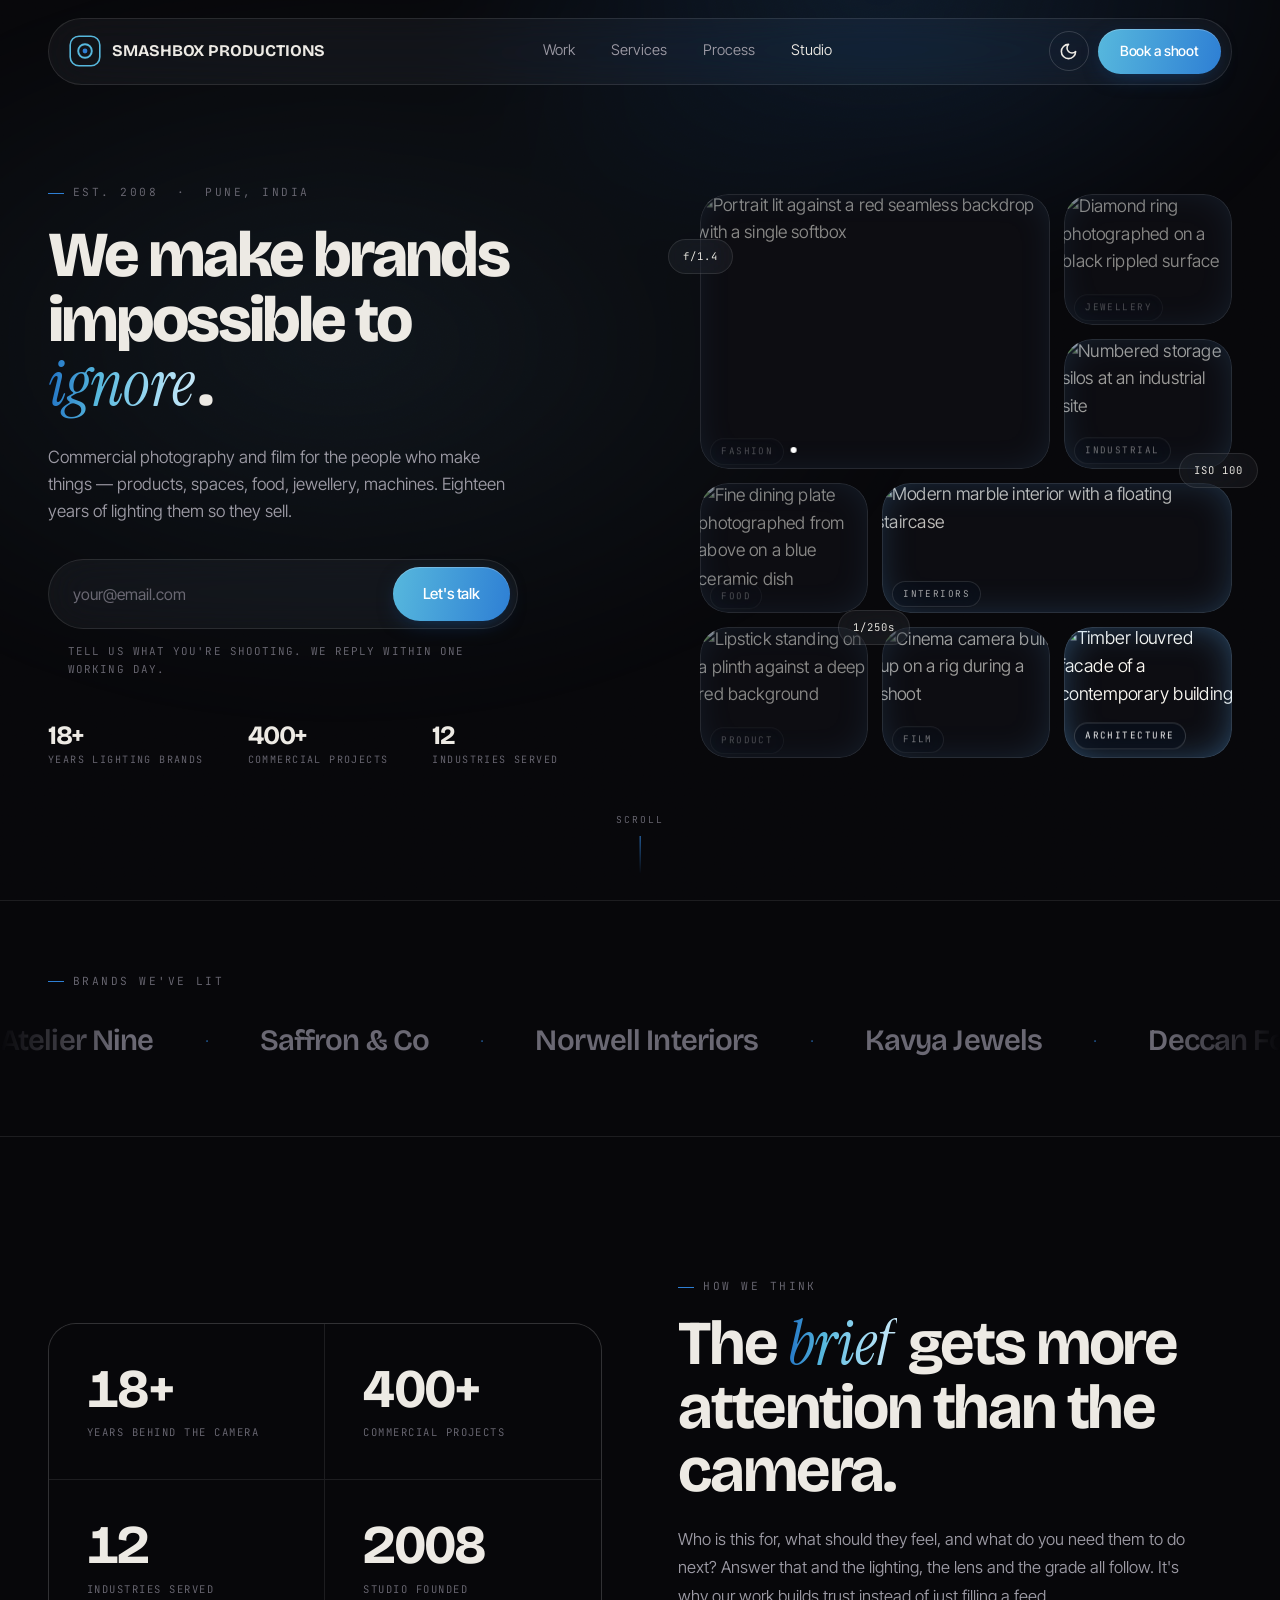
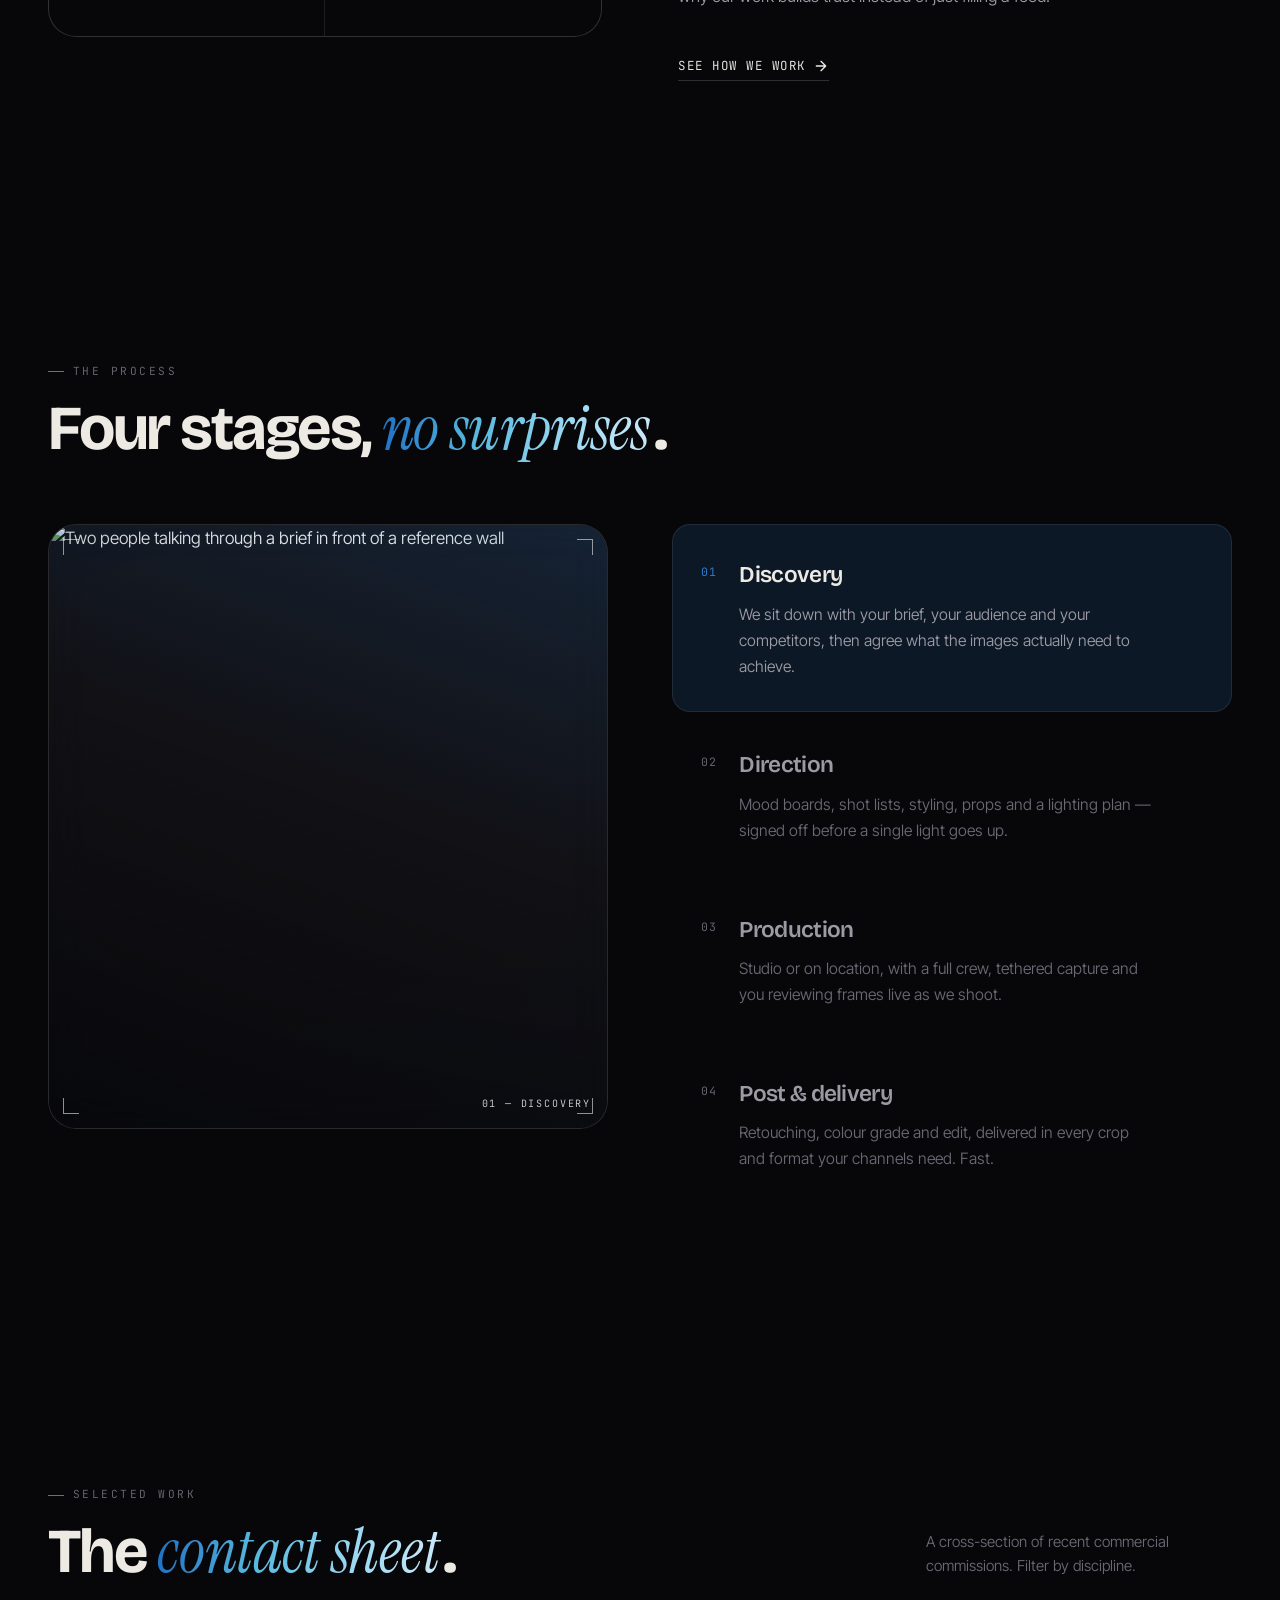
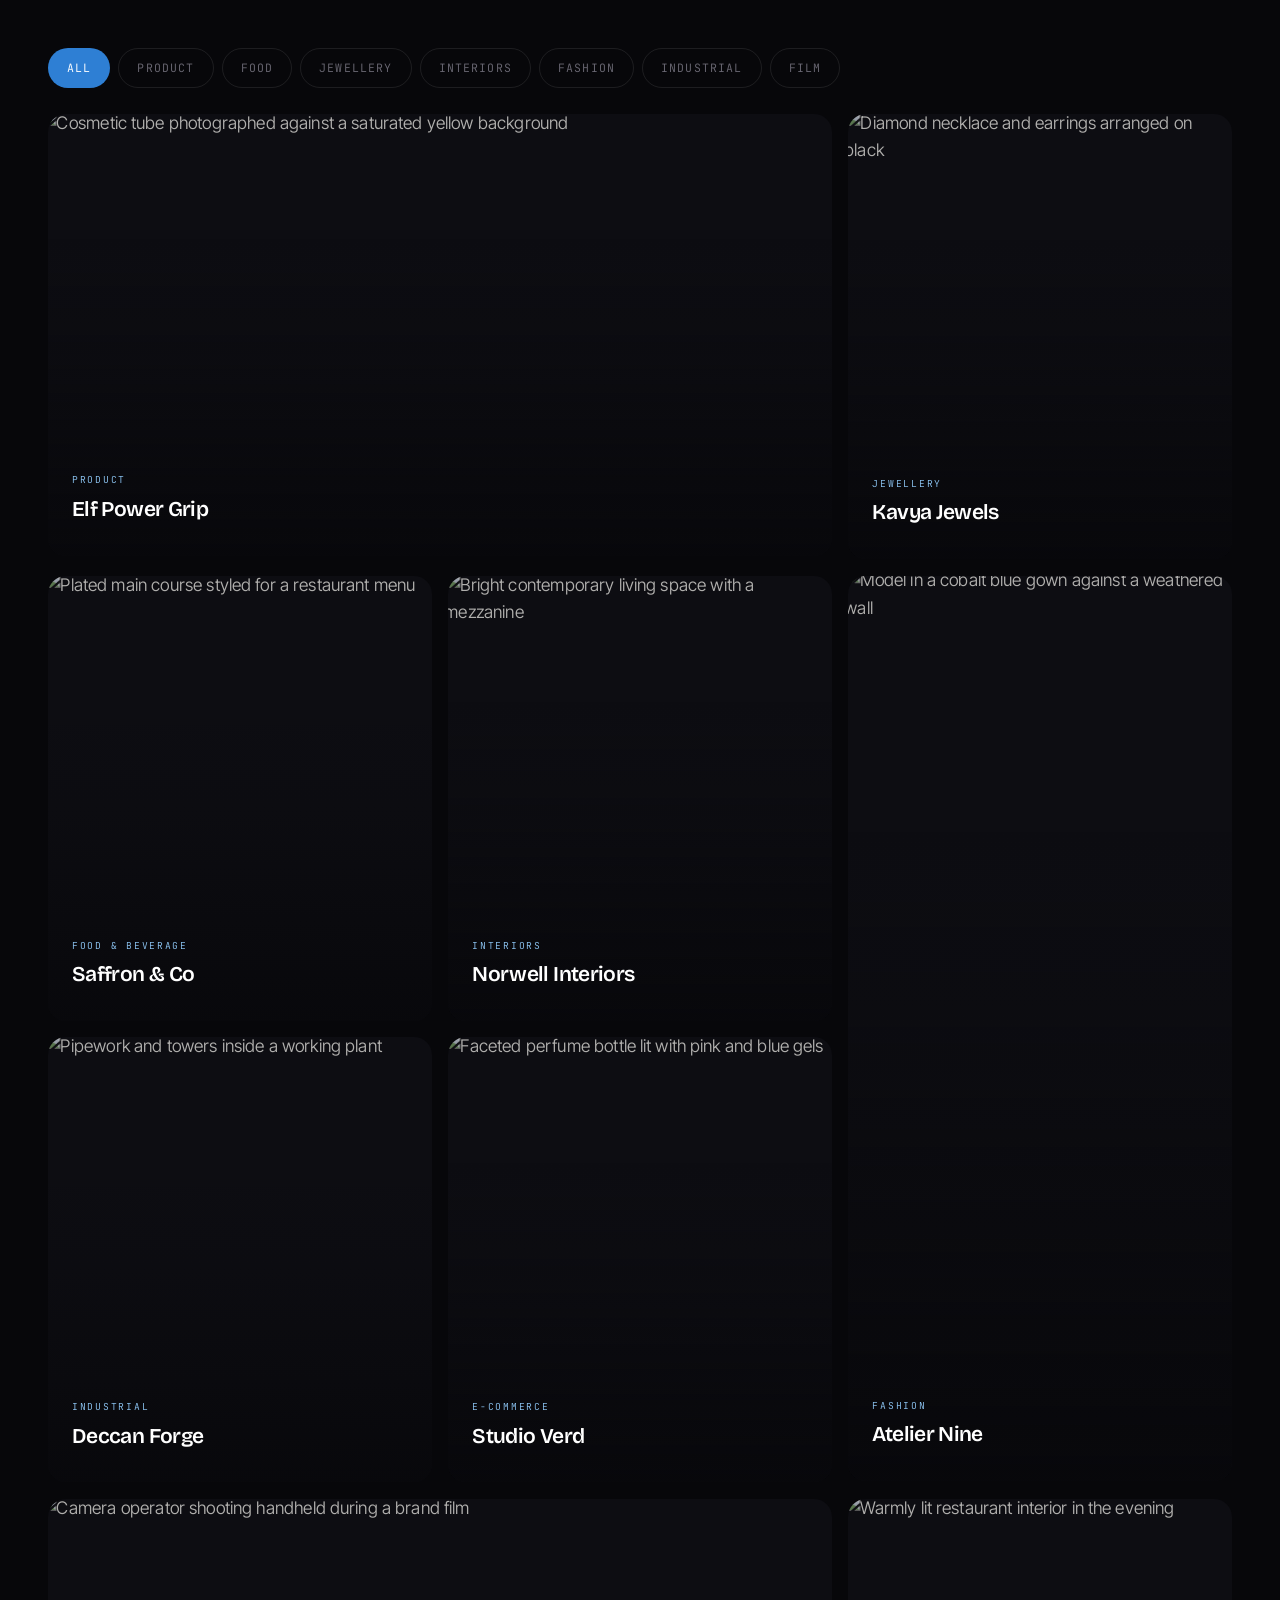
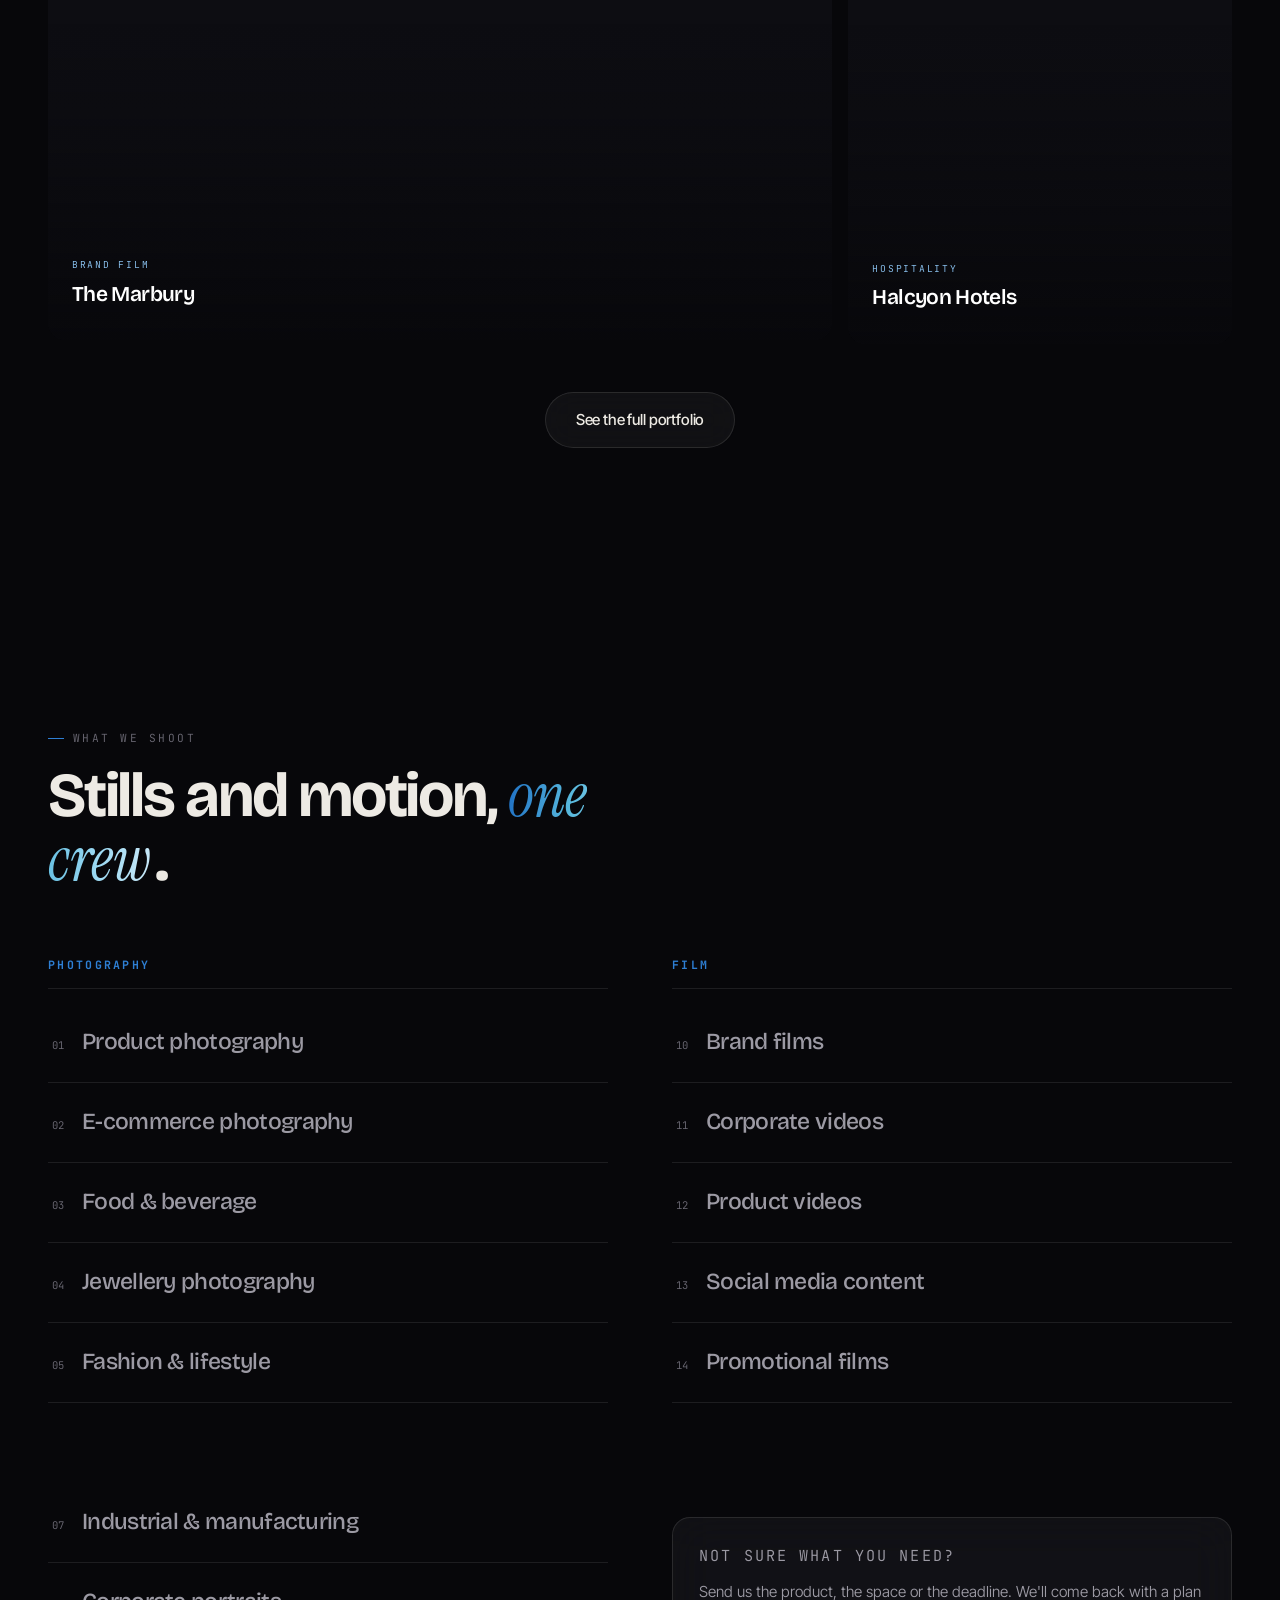
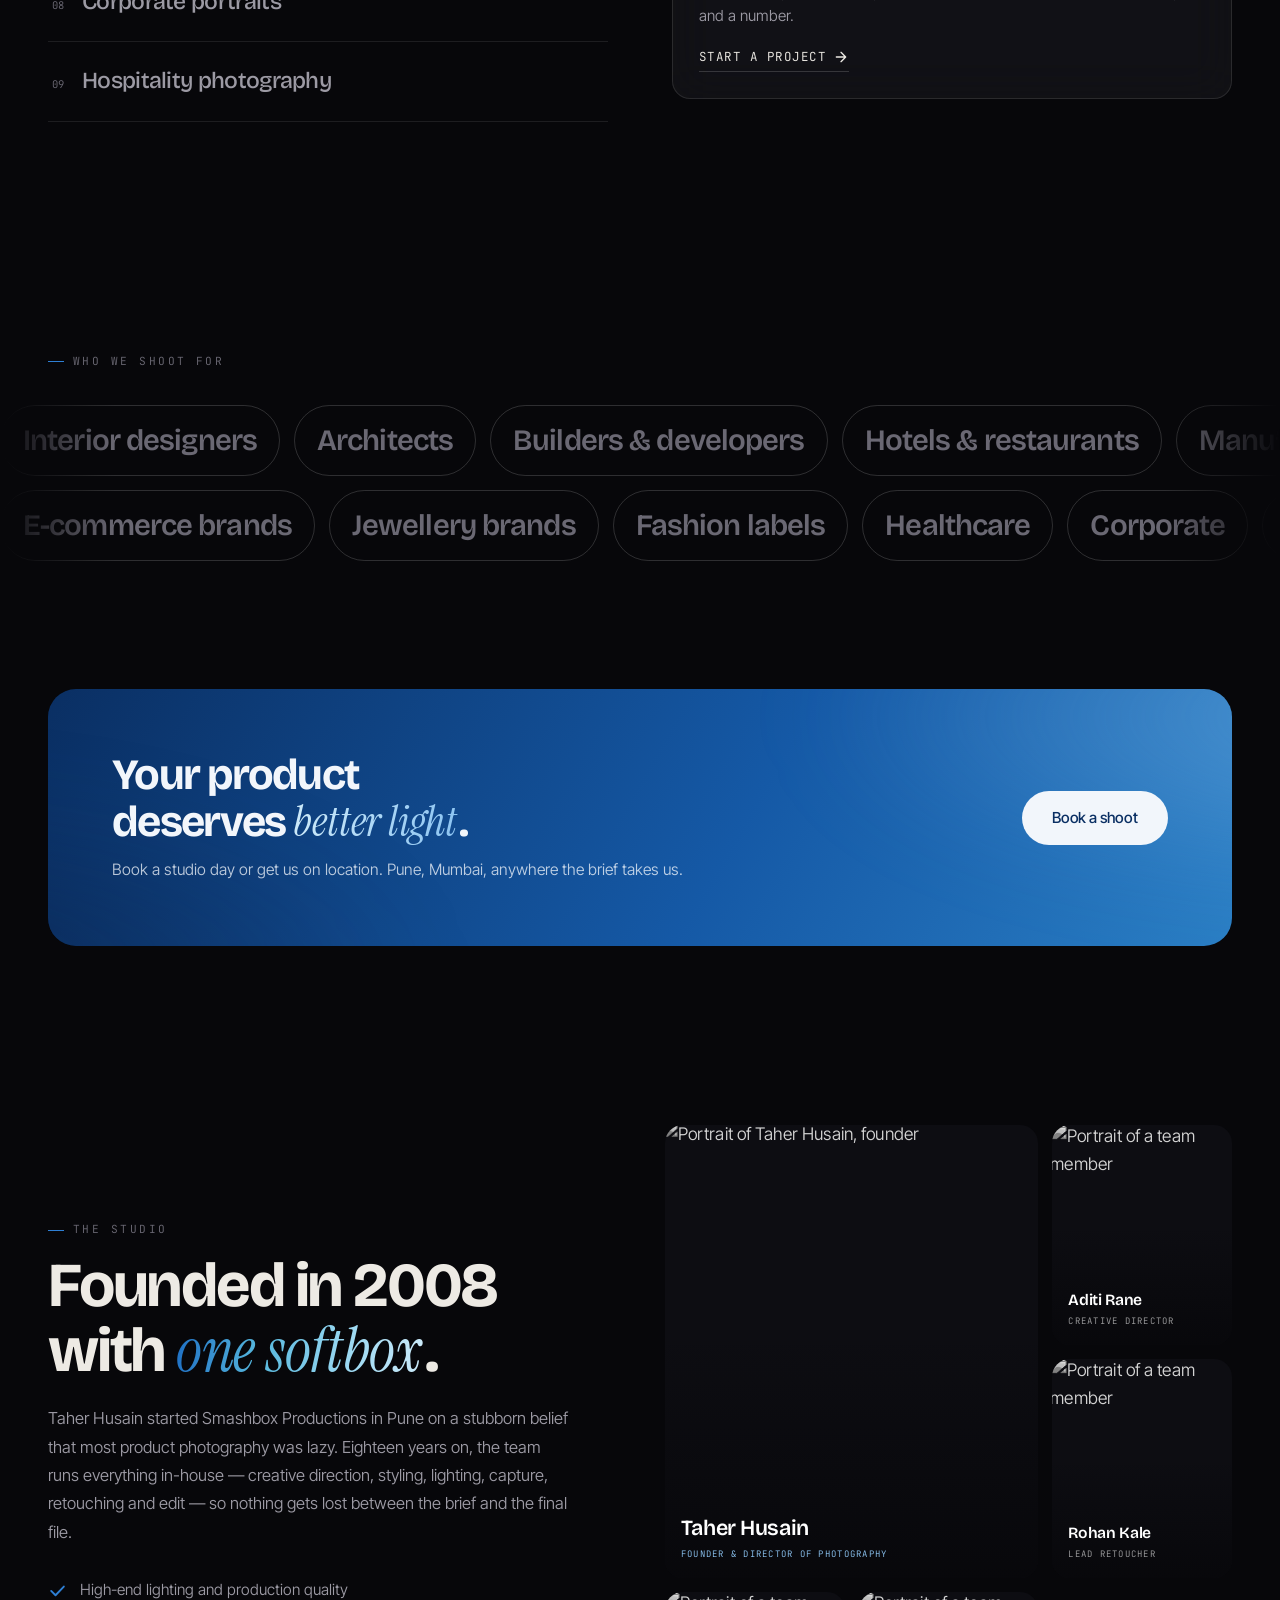
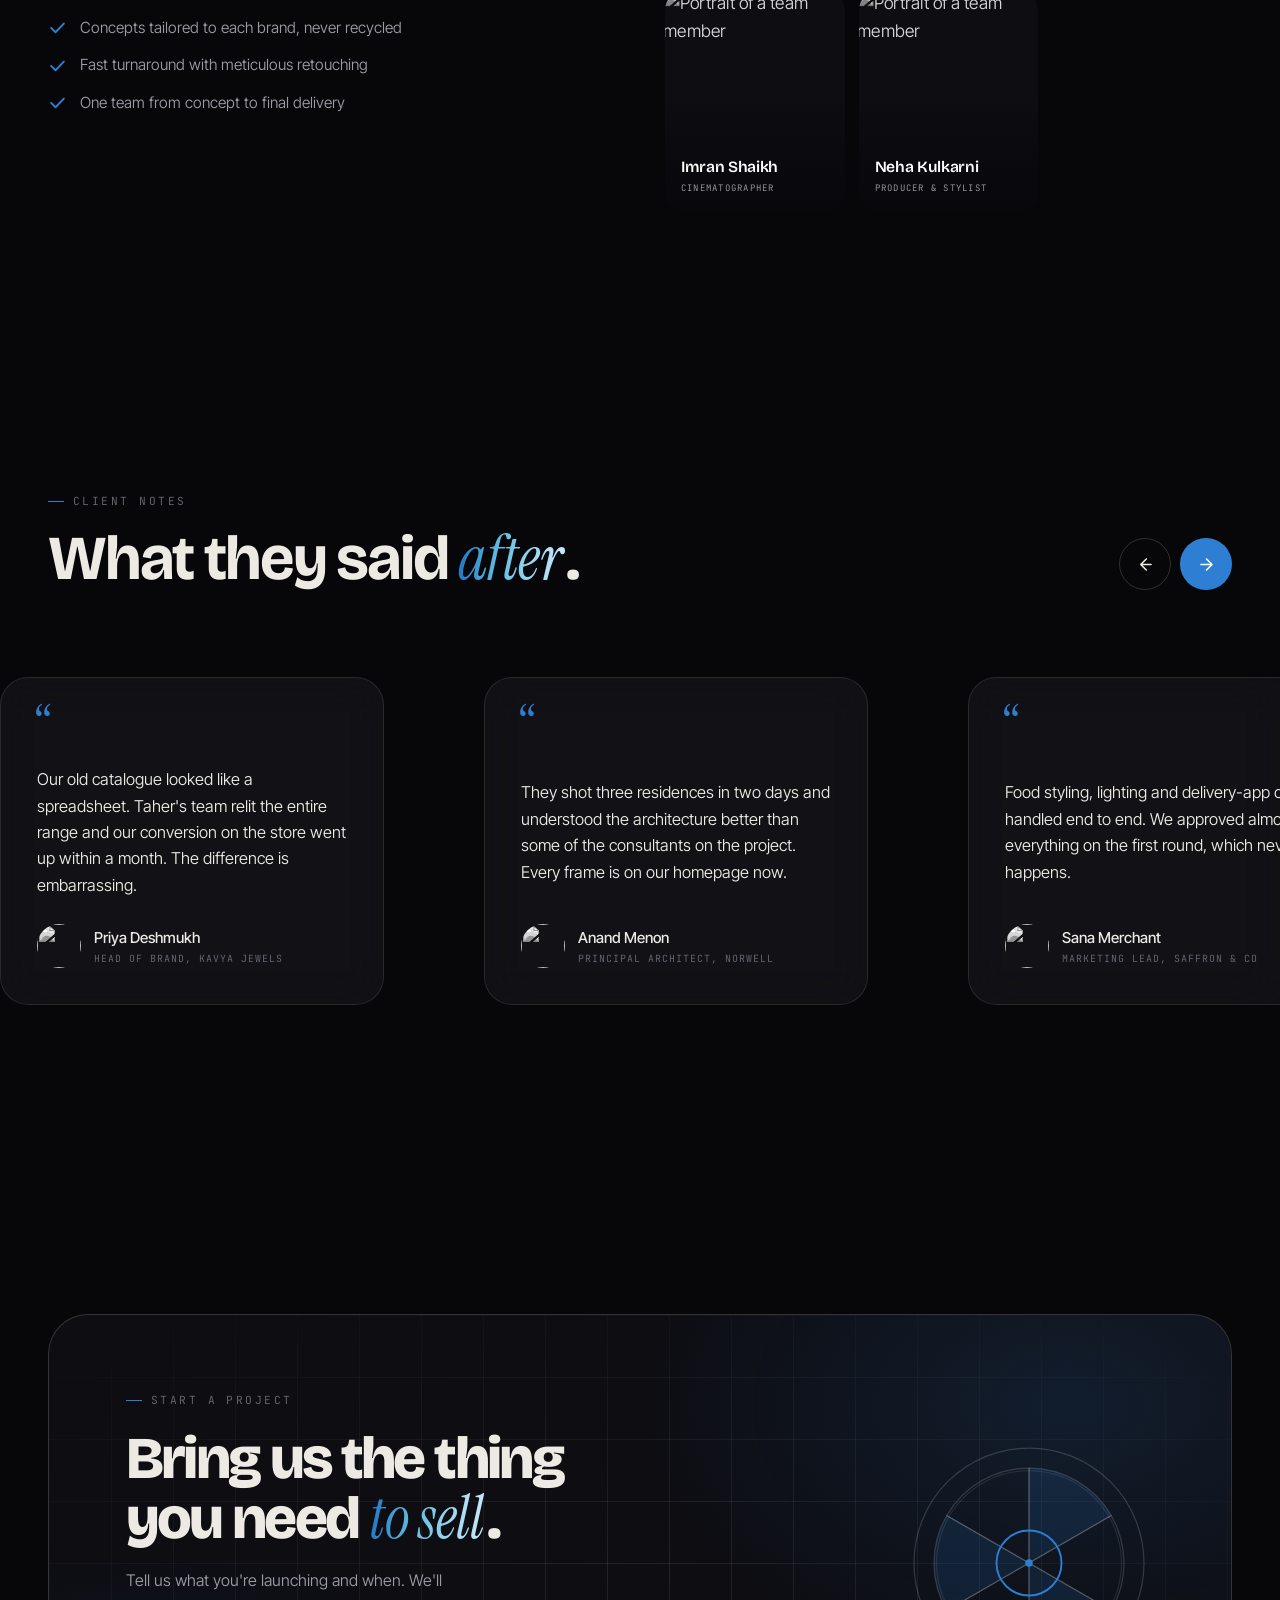
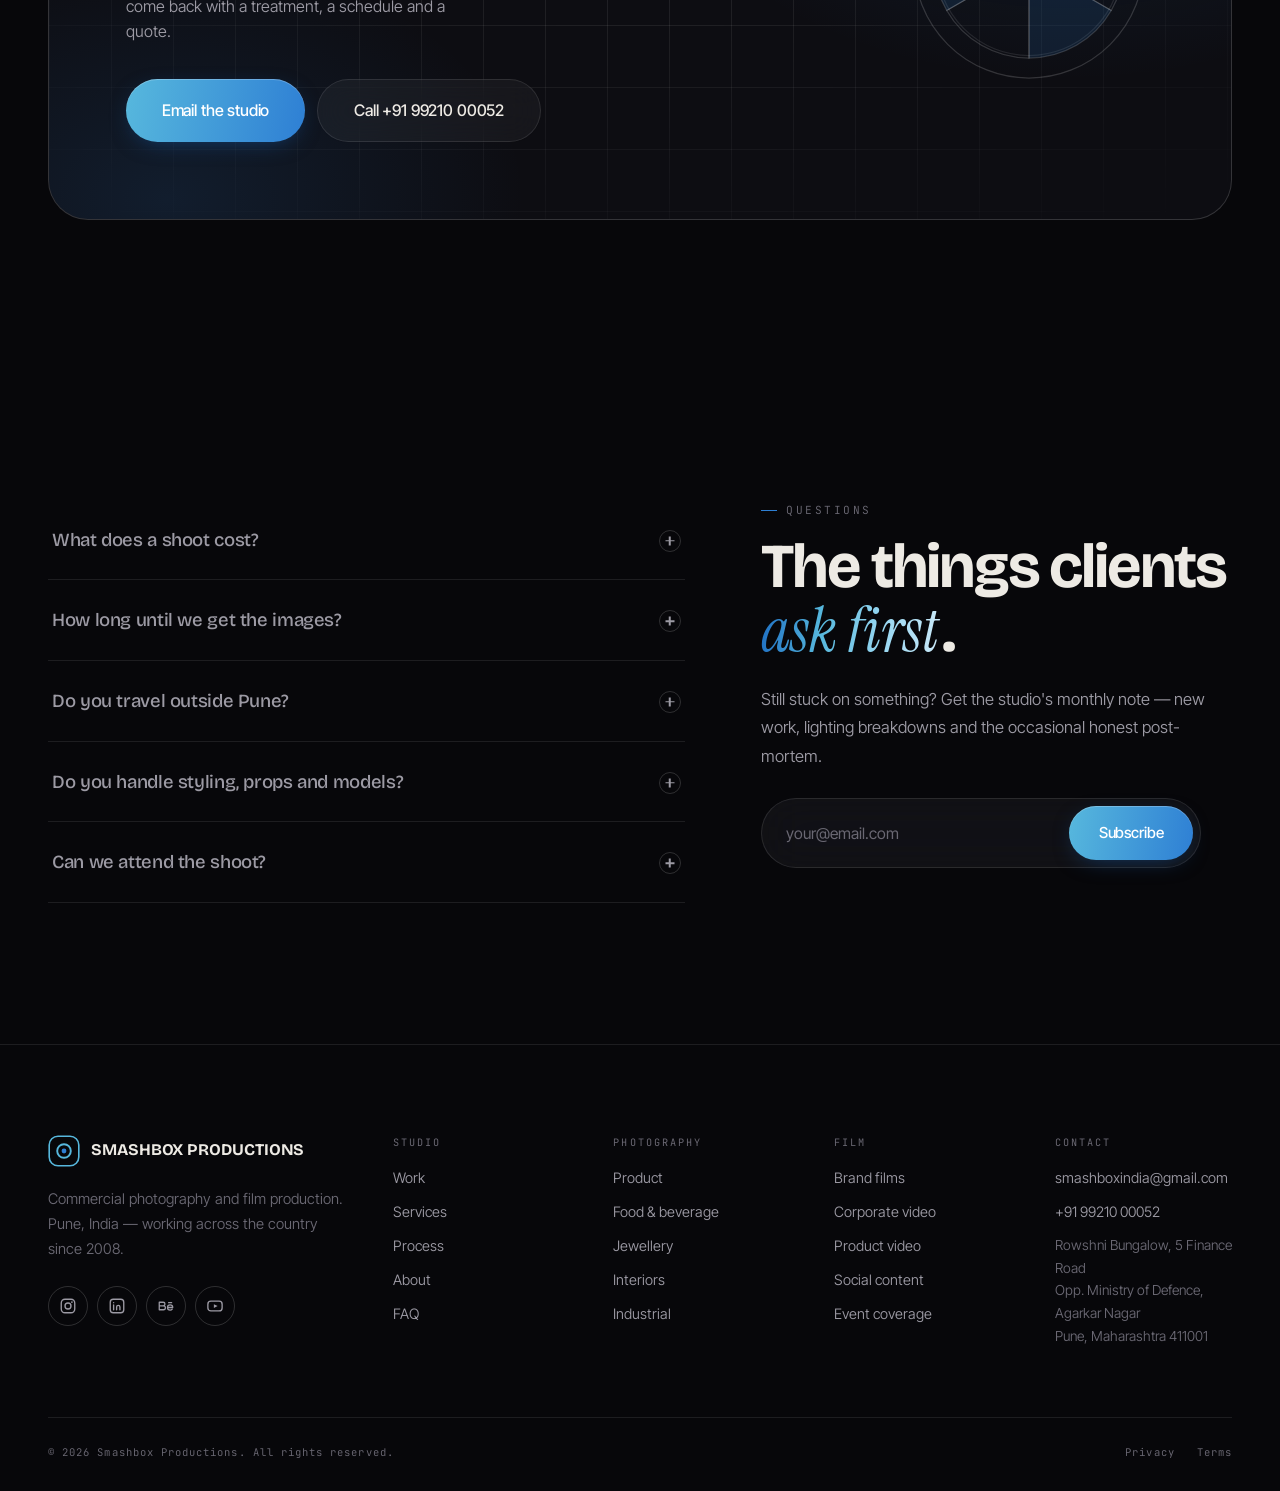
==== index.html @ 5351abd9 "Smashbox Productions marketing site Static single-page site for a Pune commercial photography and fi" ====
<!doctype html>
<html lang="en">
<head>
<meta charset="utf-8">
<meta name="viewport" content="width=device-width, initial-scale=1">
<title>Smashbox Productions — Commercial Photography &amp; Film, Pune</title>
<meta name="description" content="Smashbox Productions is a Pune-based commercial photography and film studio. Since 2008 we've lit products, spaces and brands for architects, jewellers, restaurants, manufacturers and e-commerce labels.">
<meta name="theme-color" content="#07070A">

<!-- theme is resolved before first paint so the page never flashes -->
<script>
(function(){
  try{
    var t = localStorage.getItem('sbx-theme');
    if(t !== 'dark' && t !== 'light') t = 'dark';    // dark is the default
    document.documentElement.setAttribute('data-theme', t);
  }catch(e){ document.documentElement.setAttribute('data-theme','dark'); }
})();
</script>

<link rel="preconnect" href="https://fonts.googleapis.com">
<link rel="preconnect" href="https://fonts.gstatic.com" crossorigin>
<link rel="preconnect" href="https://images.pexels.com" crossorigin>
<link href="https://fonts.googleapis.com/css2?family=Bricolage+Grotesque:opsz,wght@12..96,400;12..96,600;12..96,700;12..96,800&family=Instrument+Serif:ital@0;1&family=Inter+Tight:wght@300;400;500;600&family=JetBrains+Mono:wght@400;500&display=swap" rel="stylesheet">
<link rel="stylesheet" href="css/styles.css">
<link rel="icon" href="data:image/svg+xml,%3Csvg xmlns='http://www.w3.org/2000/svg' viewBox='0 0 32 32'%3E%3Crect width='32' height='32' rx='9' fill='%2307070A'/%3E%3Ccircle cx='16' cy='16' r='7' fill='none' stroke='%232E7FD4' stroke-width='2.5'/%3E%3Ccircle cx='16' cy='16' r='2.4' fill='%232E7FD4'/%3E%3C/svg%3E">
</head>
<body>

<!-- ============ PRELOADER : light meter ============ -->
<div class="loader" id="loader" aria-hidden="true">
  <div class="loader-inner">
    <div class="loader-mark">
      <svg viewBox="0 0 100 100" class="loader-aperture">
        <g fill="none" stroke="currentColor" stroke-width="2">
          <circle cx="50" cy="50" r="34" opacity=".25"/>
        </g>
        <g class="loader-blades" fill="currentColor">
          <path d="M50 50 L50 12 A38 38 0 0 1 82.9 31 Z"/>
          <path d="M50 50 L82.9 31 A38 38 0 0 1 82.9 69 Z"/>
          <path d="M50 50 L82.9 69 A38 38 0 0 1 50 88 Z"/>
          <path d="M50 50 L50 88 A38 38 0 0 1 17.1 69 Z"/>
          <path d="M50 50 L17.1 69 A38 38 0 0 1 17.1 31 Z"/>
          <path d="M50 50 L17.1 31 A38 38 0 0 1 50 12 Z"/>
        </g>
      </svg>
    </div>
    <div class="loader-meta">
      <span class="loader-label">Setting exposure</span>
      <span class="loader-num" id="loaderNum">00</span>
    </div>
    <div class="loader-bar"><i id="loaderBar"></i></div>
  </div>
</div>

<!-- ============ CURSOR : viewfinder + key light ============ -->
<div class="cursor" id="cursor" aria-hidden="true">
  <span class="cursor-dot"></span>
  <span class="cursor-af">
    <i></i><i></i><i></i><i></i>
  </span>
  <span class="cursor-label" id="cursorLabel"></span>
</div>
<div class="keylight" id="keylight" aria-hidden="true"></div>

<a class="skip" href="#work">Skip to work</a>

<!-- ============ NAV ============ -->
<header class="nav" id="nav">
  <div class="nav-shell glass">
    <a class="brand" href="#top" aria-label="Smashbox Productions, home">
      <svg class="brand-mark" viewBox="0 0 40 40" aria-hidden="true">
        <rect x="1.5" y="1.5" width="37" height="37" rx="11" fill="none" stroke="url(#bg1)" stroke-width="2"/>
        <circle cx="20" cy="20" r="8.5" fill="none" stroke="url(#bg1)" stroke-width="2.4"/>
        <circle cx="20" cy="20" r="3" fill="var(--accent)"/>
        <defs>
          <linearGradient id="bg1" x1="0" y1="0" x2="40" y2="40">
            <stop offset="0" stop-color="var(--accent-hi)"/><stop offset="1" stop-color="var(--accent)"/>
          </linearGradient>
        </defs>
      </svg>
      <span class="brand-text">Smashbox Productions</span>
    </a>

    <nav class="nav-links" aria-label="Primary">
      <a href="#work">Work</a>
      <a href="#services">Services</a>
      <a href="#process">Process</a>
      <a href="#studio">Studio</a>
    </nav>

    <div class="nav-end">
      <!-- skiper-ui / skiper26 theme toggle — circle variant, blur on, starts top right -->
      <button class="theme-toggle" id="themeToggle" type="button" aria-label="Switch to dark theme" aria-pressed="false">
        <span class="sr-only">Switch theme</span>
        <svg class="tt" viewBox="0 0 24 24" aria-hidden="true">
          <g class="tt-sun">
            <circle cx="12" cy="12" r="4"/>
            <path d="M12 2v2M12 20v2M4.93 4.93l1.41 1.41M17.66 17.66l1.41 1.41M2 12h2M20 12h2M6.34 17.66l-1.41 1.41M19.07 4.93l-1.41 1.41"/>
          </g>
          <g class="tt-moon">
            <path d="M12 3a6 6 0 0 0 9 9 9 9 0 1 1-9-9Z"/>
          </g>
        </svg>
      </button>
      <a class="btn btn-primary btn-sm magnet" href="#contact"><span>Book a shoot</span></a>
      <button class="nav-burger" id="burger" aria-label="Open menu" aria-expanded="false" aria-controls="mobileMenu">
        <i></i><i></i>
      </button>
    </div>
  </div>
</header>

<div class="mobile-menu glass" id="mobileMenu" hidden>
  <a href="#work">Work</a>
  <a href="#services">Services</a>
  <a href="#process">Process</a>
  <a href="#studio">Studio</a>
  <a href="#faq">FAQ</a>
  <a class="btn btn-primary" href="#contact"><span>Book a shoot</span></a>
</div>

<main id="top">

<!-- ============ HERO ============ -->
<section class="hero">
  <div class="hero-grain" aria-hidden="true"></div>
  <div class="hero-beam" aria-hidden="true"></div>

  <div class="wrap hero-grid">

    <div class="hero-copy">
      <p class="eyebrow reveal">
        <span class="eyebrow-dot"></span>Est. 2008 &nbsp;·&nbsp; Pune, India
      </p>

      <h1 class="hero-title">
        <span class="line"><span>We make brands</span></span>
        <span class="line"><span>impossible to</span></span>
        <span class="line"><span><em>ignore</em>.</span></span>
      </h1>

      <p class="hero-sub reveal" data-delay="1">
        Commercial photography and film for the people who make things —
        products, spaces, food, jewellery, machines. Eighteen years of lighting
        them so they sell.
      </p>

      <form class="hero-form reveal" data-delay="2" id="heroForm" novalidate>
        <div class="field glass">
          <input type="email" id="heroEmail" name="email" placeholder="your@email.com" aria-label="Your email address" required>
          <button class="btn btn-primary magnet" type="submit"><span>Let's talk</span></button>
        </div>
        <p class="field-note">Tell us what you're shooting. We reply within one working day.</p>
      </form>

      <ul class="hero-facts reveal" data-delay="3">
        <li><b>18+</b><span>years lighting brands</span></li>
        <li><b>400+</b><span>commercial projects</span></li>
        <li><b>12</b><span>industries served</span></li>
      </ul>
    </div>

    <!-- The light table: cursor-driven exposure -->
    <div class="lighttable" id="lighttable" aria-label="Selected work from the Smashbox portfolio">
      <!-- STOCK IMAGERY — placeholder Pexels photos, see ASSETS.md to swap -->
      <figure class="tile tile-a" data-tile style="--r:1">
        <img src="https://images.pexels.com/photos/31719545/pexels-photo-31719545.jpeg?auto=compress&cs=tinysrgb&w=900" alt="Portrait lit against a red seamless backdrop with a single softbox" loading="eager" fetchpriority="high">
        <figcaption>Fashion</figcaption>
      </figure>
      <figure class="tile tile-b" data-tile style="--r:2">
        <img src="https://images.pexels.com/photos/2732096/pexels-photo-2732096.jpeg?auto=compress&cs=tinysrgb&w=700" alt="Diamond ring photographed on a black rippled surface" loading="eager">
        <figcaption>Jewellery</figcaption>
      </figure>
      <figure class="tile tile-c" data-tile style="--r:3">
        <img src="https://images.pexels.com/photos/36090199/pexels-photo-36090199.jpeg?auto=compress&cs=tinysrgb&w=700" alt="Numbered storage silos at an industrial site" loading="lazy">
        <figcaption>Industrial</figcaption>
      </figure>
      <figure class="tile tile-d" data-tile style="--r:4">
        <img src="https://images.pexels.com/photos/22994309/pexels-photo-22994309.jpeg?auto=compress&cs=tinysrgb&w=700" alt="Fine dining plate photographed from above on a blue ceramic dish" loading="lazy">
        <figcaption>Food</figcaption>
      </figure>
      <figure class="tile tile-e" data-tile style="--r:5">
        <img src="https://images.pexels.com/photos/38310837/pexels-photo-38310837.jpeg?auto=compress&cs=tinysrgb&w=800" alt="Modern marble interior with a floating staircase" loading="lazy">
        <figcaption>Interiors</figcaption>
      </figure>
      <figure class="tile tile-f" data-tile style="--r:6">
        <img src="https://images.pexels.com/photos/13898256/pexels-photo-13898256.jpeg?auto=compress&cs=tinysrgb&w=700" alt="Lipstick standing on a plinth against a deep red background" loading="lazy">
        <figcaption>Product</figcaption>
      </figure>
      <figure class="tile tile-g" data-tile style="--r:7">
        <img src="https://images.pexels.com/photos/3062533/pexels-photo-3062533.jpeg?auto=compress&cs=tinysrgb&w=800" alt="Cinema camera built up on a rig during a shoot" loading="lazy">
        <figcaption>Film</figcaption>
      </figure>
      <figure class="tile tile-h" data-tile style="--r:8">
        <img src="https://images.pexels.com/photos/17594273/pexels-photo-17594273.jpeg?auto=compress&cs=tinysrgb&w=700" alt="Timber louvred facade of a contemporary building" loading="lazy">
        <figcaption>Architecture</figcaption>
      </figure>

      <!-- floating EXIF chips -->
      <span class="chip chip-1 glass" data-float>f/1.4</span>
      <span class="chip chip-2 glass" data-float>ISO&nbsp;100</span>
      <span class="chip chip-3 glass" data-float>1/250s</span>
    </div>
  </div>

  <div class="scroll-cue" aria-hidden="true">
    <span>Scroll</span>
    <i></i>
  </div>
</section>

<!-- ============ CLIENT MARQUEE ============ -->
<section class="clients" aria-label="Clients">
  <div class="wrap clients-head">
    <p class="eyebrow reveal"><span class="eyebrow-dot"></span>Brands we've lit</p>
  </div>
  <!-- PLACEHOLDER wordmarks — replace with real client logos -->
  <div class="marquee" data-marquee>
    <div class="marquee-track">
      <span>Atelier&nbsp;Nine</span><i>·</i><span>Saffron&nbsp;&amp;&nbsp;Co</span><i>·</i><span>Norwell&nbsp;Interiors</span><i>·</i><span>Kavya&nbsp;Jewels</span><i>·</i><span>Deccan&nbsp;Forge</span><i>·</i><span>The&nbsp;Marbury</span><i>·</i><span>Studio&nbsp;Verd</span><i>·</i><span>Halcyon&nbsp;Hotels</span><i>·</i>
      <span>Atelier&nbsp;Nine</span><i>·</i><span>Saffron&nbsp;&amp;&nbsp;Co</span><i>·</i><span>Norwell&nbsp;Interiors</span><i>·</i><span>Kavya&nbsp;Jewels</span><i>·</i><span>Deccan&nbsp;Forge</span><i>·</i><span>The&nbsp;Marbury</span><i>·</i><span>Studio&nbsp;Verd</span><i>·</i><span>Halcyon&nbsp;Hotels</span><i>·</i>
    </div>
  </div>
</section>

<!-- ============ STATS + COMMITMENT ============ -->
<section class="commit section">
  <div class="wrap commit-grid">
    <div class="stats">
      <div class="stat reveal"><b data-count="18" data-suffix="+">0</b><span>Years behind the camera</span></div>
      <div class="stat reveal" data-delay="1"><b data-count="400" data-suffix="+">0</b><span>Commercial projects</span></div>
      <div class="stat reveal" data-delay="2"><b data-count="12" data-suffix="">0</b><span>Industries served</span></div>
      <div class="stat reveal" data-delay="3"><b data-count="2008" data-plain="1">0</b><span>Studio founded</span></div>
    </div>

    <div class="commit-copy">
      <p class="eyebrow reveal"><span class="eyebrow-dot"></span>How we think</p>
      <h2 class="h2 reveal" data-delay="1">The <em>brief</em> gets more attention than the camera.</h2>
      <p class="lede reveal" data-delay="2">
        Who is this for, what should they feel, and what do you need them to do
        next? Answer that and the lighting, the lens and the grade all follow.
        It's why our work builds trust instead of just filling a feed.
      </p>
      <a class="link-arrow reveal" data-delay="3" href="#process">
        See how we work
        <svg viewBox="0 0 24 24" aria-hidden="true"><path d="M5 12h13M12 5l7 7-7 7" fill="none" stroke="currentColor" stroke-width="2" stroke-linecap="round" stroke-linejoin="round"/></svg>
      </a>
    </div>
  </div>
</section>

<!-- ============ PROCESS ============ -->
<section class="process section" id="process">
  <div class="wrap">
    <div class="section-head">
      <p class="eyebrow reveal"><span class="eyebrow-dot"></span>The process</p>
      <h2 class="h2 reveal" data-delay="1">Four stages, <em>no surprises</em>.</h2>
    </div>

    <div class="process-grid">
      <div class="process-media">
        <div class="process-frame glass" data-cursor="On set">
          <!-- STOCK -->
          <img class="pm-img is-on" data-step="0" src="https://images.pexels.com/photos/37425739/pexels-photo-37425739.jpeg?auto=compress&cs=tinysrgb&w=900" alt="Two people talking through a brief in front of a reference wall" loading="lazy">
          <img class="pm-img" data-step="1" src="https://images.pexels.com/photos/6322363/pexels-photo-6322363.jpeg?auto=compress&cs=tinysrgb&w=900" alt="Colour swatches and layouts spread across a table during art direction" loading="lazy">
          <img class="pm-img" data-step="2" src="https://images.pexels.com/photos/19923619/pexels-photo-19923619.jpeg?auto=compress&cs=tinysrgb&w=900" alt="Photographer silhouetted against a blazing softbox mid-shoot" loading="lazy">
          <img class="pm-img" data-step="3" src="https://images.pexels.com/photos/15713296/pexels-photo-15713296.jpeg?auto=compress&cs=tinysrgb&w=900" alt="Editor colour grading footage at a darkened suite" loading="lazy">
          <div class="process-hud">
            <span class="hud-meta" id="hudMeta">01 — DISCOVERY</span>
          </div>
          <span class="frame-corner tl"></span><span class="frame-corner tr"></span>
          <span class="frame-corner bl"></span><span class="frame-corner br"></span>
        </div>
      </div>

      <ol class="steps" id="steps">
        <li class="step is-active reveal" data-step="0">
          <span class="step-no">01</span>
          <div>
            <h3>Discovery</h3>
            <p>We sit down with your brief, your audience and your competitors, then agree what the images actually need to achieve.</p>
          </div>
        </li>
        <li class="step reveal" data-delay="1" data-step="1">
          <span class="step-no">02</span>
          <div>
            <h3>Direction</h3>
            <p>Mood boards, shot lists, styling, props and a lighting plan — signed off before a single light goes up.</p>
          </div>
        </li>
        <li class="step reveal" data-delay="2" data-step="2">
          <span class="step-no">03</span>
          <div>
            <h3>Production</h3>
            <p>Studio or on location, with a full crew, tethered capture and you reviewing frames live as we shoot.</p>
          </div>
        </li>
        <li class="step reveal" data-delay="3" data-step="3">
          <span class="step-no">04</span>
          <div>
            <h3>Post &amp; delivery</h3>
            <p>Retouching, colour grade and edit, delivered in every crop and format your channels need. Fast.</p>
          </div>
        </li>
      </ol>
    </div>
  </div>
</section>

<!-- ============ WORK ============ -->
<section class="work section" id="work">
  <div class="wrap">
    <div class="section-head section-head--row">
      <div>
        <p class="eyebrow reveal"><span class="eyebrow-dot"></span>Selected work</p>
        <h2 class="h2 reveal" data-delay="1">The <em>contact sheet</em>.</h2>
      </div>
      <p class="section-note reveal" data-delay="2">A cross-section of recent commercial commissions. Filter by discipline.</p>
    </div>

    <div class="filters reveal" data-delay="2" role="tablist" aria-label="Filter work by discipline">
      <button class="filter is-on" data-filter="all" role="tab" aria-selected="true">All</button>
      <button class="filter" data-filter="product" role="tab" aria-selected="false">Product</button>
      <button class="filter" data-filter="food" role="tab" aria-selected="false">Food</button>
      <button class="filter" data-filter="jewellery" role="tab" aria-selected="false">Jewellery</button>
      <button class="filter" data-filter="interiors" role="tab" aria-selected="false">Interiors</button>
      <button class="filter" data-filter="fashion" role="tab" aria-selected="false">Fashion</button>
      <button class="filter" data-filter="industrial" role="tab" aria-selected="false">Industrial</button>
      <button class="filter" data-filter="film" role="tab" aria-selected="false">Film</button>
    </div>

    <div class="work-grid" id="workGrid">
      <!-- STOCK IMAGERY — swap srcs, keep data-cat -->
      <a class="card wide" href="#contact" data-cat="product">
        <div class="card-media"><img src="https://images.pexels.com/photos/30836149/pexels-photo-30836149.jpeg?auto=compress&cs=tinysrgb&w=1200" alt="Cosmetic tube photographed against a saturated yellow background" loading="lazy"></div>
        <div class="card-body">
          <span class="card-cat">Product</span>
          <h3>Elf Power Grip</h3>
          <p>Colour-blocked pack shots for a beauty launch</p>
        </div>
        <span class="card-af"><i></i><i></i><i></i><i></i></span>
      </a>

      <a class="card" href="#contact" data-cat="jewellery">
        <div class="card-media"><img src="https://images.pexels.com/photos/19820885/pexels-photo-19820885.jpeg?auto=compress&cs=tinysrgb&w=900" alt="Diamond necklace and earrings arranged on black" loading="lazy"></div>
        <div class="card-body">
          <span class="card-cat">Jewellery</span>
          <h3>Kavya Jewels</h3>
          <p>Bridal collection, 120 SKUs in four days</p>
        </div>
        <span class="card-af"><i></i><i></i><i></i><i></i></span>
      </a>

      <a class="card" href="#contact" data-cat="food">
        <div class="card-media"><img src="https://images.pexels.com/photos/1327393/pexels-photo-1327393.jpeg?auto=compress&cs=tinysrgb&w=900" alt="Plated main course styled for a restaurant menu" loading="lazy"></div>
        <div class="card-body">
          <span class="card-cat">Food &amp; beverage</span>
          <h3>Saffron &amp; Co</h3>
          <p>Menu relaunch and delivery-app library</p>
        </div>
        <span class="card-af"><i></i><i></i><i></i><i></i></span>
      </a>

      <a class="card" href="#contact" data-cat="interiors">
        <div class="card-media"><img src="https://images.pexels.com/photos/13722872/pexels-photo-13722872.jpeg?auto=compress&cs=tinysrgb&w=900" alt="Bright contemporary living space with a mezzanine" loading="lazy"></div>
        <div class="card-body">
          <span class="card-cat">Interiors</span>
          <h3>Norwell Interiors</h3>
          <p>Portfolio shoot across three residences</p>
        </div>
        <span class="card-af"><i></i><i></i><i></i><i></i></span>
      </a>

      <a class="card tall" href="#contact" data-cat="fashion">
        <div class="card-media"><img src="https://images.pexels.com/photos/31870834/pexels-photo-31870834.jpeg?auto=compress&cs=tinysrgb&w=900" alt="Model in a cobalt blue gown against a weathered wall" loading="lazy"></div>
        <div class="card-body">
          <span class="card-cat">Fashion</span>
          <h3>Atelier Nine</h3>
          <p>Lookbook for an independent couture label</p>
        </div>
        <span class="card-af"><i></i><i></i><i></i><i></i></span>
      </a>

      <a class="card" href="#contact" data-cat="industrial">
        <div class="card-media"><img src="https://images.pexels.com/photos/15866139/pexels-photo-15866139.jpeg?auto=compress&cs=tinysrgb&w=1000" alt="Pipework and towers inside a working plant" loading="lazy"></div>
        <div class="card-body">
          <span class="card-cat">Industrial</span>
          <h3>Deccan Forge</h3>
          <p>Plant and process documentation, blue hour</p>
        </div>
        <span class="card-af"><i></i><i></i><i></i><i></i></span>
      </a>

      <a class="card wide" href="#contact" data-cat="film">
        <div class="card-media"><img src="https://images.pexels.com/photos/3062541/pexels-photo-3062541.jpeg?auto=compress&cs=tinysrgb&w=1200" alt="Camera operator shooting handheld during a brand film" loading="lazy"></div>
        <div class="card-body">
          <span class="card-cat">Brand film</span>
          <h3>The Marbury</h3>
          <p>Ninety-second brand film and six social cutdowns</p>
        </div>
        <span class="card-af"><i></i><i></i><i></i><i></i></span>
      </a>

      <a class="card" href="#contact" data-cat="product">
        <div class="card-media"><img src="https://images.pexels.com/photos/6867431/pexels-photo-6867431.jpeg?auto=compress&cs=tinysrgb&w=900" alt="Faceted perfume bottle lit with pink and blue gels" loading="lazy"></div>
        <div class="card-body">
          <span class="card-cat">E-commerce</span>
          <h3>Studio Verd</h3>
          <p>Gelled still life for a fragrance drop</p>
        </div>
        <span class="card-af"><i></i><i></i><i></i><i></i></span>
      </a>

      <a class="card" href="#contact" data-cat="interiors">
        <div class="card-media"><img src="https://images.pexels.com/photos/14590688/pexels-photo-14590688.jpeg?auto=compress&cs=tinysrgb&w=1000" alt="Warmly lit restaurant interior in the evening" loading="lazy"></div>
        <div class="card-body">
          <span class="card-cat">Hospitality</span>
          <h3>Halcyon Hotels</h3>
          <p>Rooms, restaurant and rooftop, one weekend</p>
        </div>
        <span class="card-af"><i></i><i></i><i></i><i></i></span>
      </a>
    </div>

    <div class="work-more reveal">
      <a class="btn btn-ghost magnet" href="#contact"><span>See the full portfolio</span></a>
    </div>
  </div>
</section>

<!-- ============ SERVICES ============ -->
<section class="services section" id="services">
  <div class="wrap">
    <div class="section-head">
      <p class="eyebrow reveal"><span class="eyebrow-dot"></span>What we shoot</p>
      <h2 class="h2 reveal" data-delay="1">Stills and motion, <em>one crew</em>.</h2>
    </div>

    <div class="svc-cols" id="svcCols">
      <div class="svc-col">
        <h3 class="svc-title reveal">Photography</h3>
        <ul class="svc-list">
          <li class="svc reveal" data-img="https://images.pexels.com/photos/13898256/pexels-photo-13898256.jpeg?auto=compress&cs=tinysrgb&w=600"><span class="svc-n">01</span><span class="svc-name">Product photography</span></li>
          <li class="svc reveal" data-img="https://images.pexels.com/photos/9853347/pexels-photo-9853347.jpeg?auto=compress&cs=tinysrgb&w=600"><span class="svc-n">02</span><span class="svc-name">E-commerce photography</span></li>
          <li class="svc reveal" data-img="https://images.pexels.com/photos/22994309/pexels-photo-22994309.jpeg?auto=compress&cs=tinysrgb&w=600"><span class="svc-n">03</span><span class="svc-name">Food &amp; beverage</span></li>
          <li class="svc reveal" data-img="https://images.pexels.com/photos/2732096/pexels-photo-2732096.jpeg?auto=compress&cs=tinysrgb&w=600"><span class="svc-n">04</span><span class="svc-name">Jewellery photography</span></li>
          <li class="svc reveal" data-img="https://images.pexels.com/photos/31870834/pexels-photo-31870834.jpeg?auto=compress&cs=tinysrgb&w=600"><span class="svc-n">05</span><span class="svc-name">Fashion &amp; lifestyle</span></li>
          <li class="svc reveal" data-img="https://images.pexels.com/photos/38310837/pexels-photo-38310837.jpeg?auto=compress&cs=tinysrgb&w=600"><span class="svc-n">06</span><span class="svc-name">Interiors &amp; architecture</span></li>
          <li class="svc reveal" data-img="https://images.pexels.com/photos/15866139/pexels-photo-15866139.jpeg?auto=compress&cs=tinysrgb&w=600"><span class="svc-n">07</span><span class="svc-name">Industrial &amp; manufacturing</span></li>
          <li class="svc reveal" data-img="https://images.pexels.com/photos/36645466/pexels-photo-36645466.jpeg?auto=compress&cs=tinysrgb&w=600"><span class="svc-n">08</span><span class="svc-name">Corporate portraits</span></li>
          <li class="svc reveal" data-img="https://images.pexels.com/photos/14036253/pexels-photo-14036253.jpeg?auto=compress&cs=tinysrgb&w=600"><span class="svc-n">09</span><span class="svc-name">Hospitality photography</span></li>
        </ul>
      </div>

      <div class="svc-col">
        <h3 class="svc-title reveal">Film</h3>
        <ul class="svc-list">
          <li class="svc reveal" data-img="https://images.pexels.com/photos/3062541/pexels-photo-3062541.jpeg?auto=compress&cs=tinysrgb&w=600"><span class="svc-n">10</span><span class="svc-name">Brand films</span></li>
          <li class="svc reveal" data-img="https://images.pexels.com/photos/3917681/pexels-photo-3917681.jpeg?auto=compress&cs=tinysrgb&w=600"><span class="svc-n">11</span><span class="svc-name">Corporate videos</span></li>
          <li class="svc reveal" data-img="https://images.pexels.com/photos/18880006/pexels-photo-18880006.jpeg?auto=compress&cs=tinysrgb&w=600"><span class="svc-n">12</span><span class="svc-name">Product videos</span></li>
          <li class="svc reveal" data-img="https://images.pexels.com/photos/17094508/pexels-photo-17094508.jpeg?auto=compress&cs=tinysrgb&w=600"><span class="svc-n">13</span><span class="svc-name">Social media content</span></li>
          <li class="svc reveal" data-img="https://images.pexels.com/photos/3062533/pexels-photo-3062533.jpeg?auto=compress&cs=tinysrgb&w=600"><span class="svc-n">14</span><span class="svc-name">Promotional films</span></li>
          <li class="svc reveal" data-img="https://images.pexels.com/photos/33231201/pexels-photo-33231201.jpeg?auto=compress&cs=tinysrgb&w=600"><span class="svc-n">15</span><span class="svc-name">Event coverage</span></li>
        </ul>

        <div class="svc-card glass reveal" data-delay="2">
          <p class="svc-card-k">Not sure what you need?</p>
          <p>Send us the product, the space or the deadline. We'll come back with a plan and a number.</p>
          <a class="link-arrow" href="#contact">Start a project
            <svg viewBox="0 0 24 24" aria-hidden="true"><path d="M5 12h13M12 5l7 7-7 7" fill="none" stroke="currentColor" stroke-width="2" stroke-linecap="round" stroke-linejoin="round"/></svg>
          </a>
        </div>
      </div>

      <div class="svc-peek" id="svcPeek" aria-hidden="true"><img alt="" id="svcPeekImg"></div>
    </div>
  </div>
</section>

<!-- ============ INDUSTRIES ============ -->
<section class="industries" aria-label="Industries we work with">
  <div class="wrap industries-head">
    <p class="eyebrow reveal"><span class="eyebrow-dot"></span>Who we shoot for</p>
  </div>
  <div class="marquee marquee--pills" data-marquee>
    <div class="marquee-track">
      <span class="pill">Interior designers</span><span class="pill">Architects</span><span class="pill">Builders &amp; developers</span><span class="pill">Hotels &amp; restaurants</span><span class="pill">Manufacturing</span><span class="pill">Startups</span>
      <span class="pill">Interior designers</span><span class="pill">Architects</span><span class="pill">Builders &amp; developers</span><span class="pill">Hotels &amp; restaurants</span><span class="pill">Manufacturing</span><span class="pill">Startups</span>
    </div>
  </div>
  <div class="marquee marquee--pills" data-marquee data-reverse>
    <div class="marquee-track">
      <span class="pill">E-commerce brands</span><span class="pill">Jewellery brands</span><span class="pill">Fashion labels</span><span class="pill">Healthcare</span><span class="pill">Corporate</span><span class="pill">Food &amp; beverage</span>
      <span class="pill">E-commerce brands</span><span class="pill">Jewellery brands</span><span class="pill">Fashion labels</span><span class="pill">Healthcare</span><span class="pill">Corporate</span><span class="pill">Food &amp; beverage</span>
    </div>
  </div>
</section>

<!-- ============ MID CTA ============ -->
<section class="section cta-mid-wrap">
  <div class="wrap">
    <div class="cta-mid glass reveal">
      <div class="cta-mid-glow" aria-hidden="true"></div>
      <div class="cta-mid-copy">
        <h2>Your product deserves <em>better light</em>.</h2>
        <p>Book a studio day or get us on location. Pune, Mumbai, anywhere the brief takes us.</p>
      </div>
      <a class="btn btn-light magnet" href="#contact"><span>Book a shoot</span></a>
    </div>
  </div>
</section>

<!-- ============ STUDIO / TEAM ============ -->
<section class="studio section" id="studio">
  <div class="wrap">
    <div class="studio-grid">
      <div class="studio-copy">
        <p class="eyebrow reveal"><span class="eyebrow-dot"></span>The studio</p>
        <h2 class="h2 reveal" data-delay="1">Founded in 2008 with <em>one softbox</em>.</h2>
        <p class="lede reveal" data-delay="2">
          Taher Husain started Smashbox Productions in Pune on a stubborn belief
          that most product photography was lazy. Eighteen years on, the team
          runs everything in-house — creative direction, styling, lighting,
          capture, retouching and edit — so nothing gets lost between the brief
          and the final file.
        </p>

        <ul class="why reveal" data-delay="3">
          <li><svg viewBox="0 0 24 24" aria-hidden="true"><path d="M4 12.5l5.5 5.5L20 7" fill="none" stroke="currentColor" stroke-width="2.4" stroke-linecap="round" stroke-linejoin="round"/></svg>High-end lighting and production quality</li>
          <li><svg viewBox="0 0 24 24" aria-hidden="true"><path d="M4 12.5l5.5 5.5L20 7" fill="none" stroke="currentColor" stroke-width="2.4" stroke-linecap="round" stroke-linejoin="round"/></svg>Concepts tailored to each brand, never recycled</li>
          <li><svg viewBox="0 0 24 24" aria-hidden="true"><path d="M4 12.5l5.5 5.5L20 7" fill="none" stroke="currentColor" stroke-width="2.4" stroke-linecap="round" stroke-linejoin="round"/></svg>Fast turnaround with meticulous retouching</li>
          <li><svg viewBox="0 0 24 24" aria-hidden="true"><path d="M4 12.5l5.5 5.5L20 7" fill="none" stroke="currentColor" stroke-width="2.4" stroke-linecap="round" stroke-linejoin="round"/></svg>One team from concept to final delivery</li>
        </ul>
      </div>

      <div class="team">
        <!-- STOCK PORTRAITS -->
        <figure class="member member-lead reveal">
          <img src="https://images.pexels.com/photos/36645466/pexels-photo-36645466.jpeg?auto=compress&cs=tinysrgb&w=800" alt="Portrait of Taher Husain, founder" loading="lazy">
          <figcaption><b>Taher Husain</b><span>Founder &amp; Director of Photography</span></figcaption>
        </figure>
        <figure class="member reveal" data-delay="1">
          <img src="https://images.pexels.com/photos/29852852/pexels-photo-29852852.jpeg?auto=compress&cs=tinysrgb&w=500" alt="Portrait of a team member" loading="lazy">
          <figcaption><b>Aditi Rane</b><span>Creative Director</span></figcaption>
        </figure>
        <figure class="member reveal" data-delay="2">
          <img src="https://images.pexels.com/photos/37605831/pexels-photo-37605831.jpeg?auto=compress&cs=tinysrgb&w=500" alt="Portrait of a team member" loading="lazy">
          <figcaption><b>Rohan Kale</b><span>Lead Retoucher</span></figcaption>
        </figure>
        <figure class="member reveal" data-delay="3">
          <img src="https://images.pexels.com/photos/10657877/pexels-photo-10657877.jpeg?auto=compress&cs=tinysrgb&w=500" alt="Portrait of a team member" loading="lazy">
          <figcaption><b>Imran Shaikh</b><span>Cinematographer</span></figcaption>
        </figure>
        <figure class="member reveal" data-delay="4">
          <img src="https://images.pexels.com/photos/11655430/pexels-photo-11655430.jpeg?auto=compress&cs=tinysrgb&w=500" alt="Portrait of a team member" loading="lazy">
          <figcaption><b>Neha Kulkarni</b><span>Producer &amp; Stylist</span></figcaption>
        </figure>
      </div>
    </div>
  </div>
</section>

<!-- ============ TESTIMONIALS ============ -->
<section class="quotes section" aria-label="Client testimonials">
  <div class="wrap">
    <div class="section-head section-head--row">
      <div>
        <p class="eyebrow reveal"><span class="eyebrow-dot"></span>Client notes</p>
        <h2 class="h2 reveal" data-delay="1">What they said <em>after</em>.</h2>
      </div>
      <div class="q-nav reveal" data-delay="2">
        <button class="q-btn magnet" id="qPrev" aria-label="Previous testimonial"><svg viewBox="0 0 24 24"><path d="M19 12H6M13 5l-7 7 7 7" fill="none" stroke="currentColor" stroke-width="2" stroke-linecap="round" stroke-linejoin="round"/></svg></button>
        <button class="q-btn q-btn--on magnet" id="qNext" aria-label="Next testimonial"><svg viewBox="0 0 24 24"><path d="M5 12h13M12 5l7 7-7 7" fill="none" stroke="currentColor" stroke-width="2" stroke-linecap="round" stroke-linejoin="round"/></svg></button>
      </div>
    </div>
  </div>

  <div class="q-rail" id="qRail" tabindex="0" aria-label="Testimonials, scrollable">
    <div class="q-inner">
      <figure class="q-card glass">
        <div class="q-mark">“</div>
        <blockquote>Our old catalogue looked like a spreadsheet. Taher's team relit the entire range and our conversion on the store went up within a month. The difference is embarrassing.</blockquote>
        <figcaption>
          <img src="https://images.pexels.com/photos/29852852/pexels-photo-29852852.jpeg?auto=compress&cs=tinysrgb&w=200" alt="" loading="lazy">
          <span><b>Priya Deshmukh</b>Head of Brand, Kavya Jewels</span>
        </figcaption>
      </figure>

      <figure class="q-card glass">
        <div class="q-mark">“</div>
        <blockquote>They shot three residences in two days and understood the architecture better than some of the consultants on the project. Every frame is on our homepage now.</blockquote>
        <figcaption>
          <img src="https://images.pexels.com/photos/37605831/pexels-photo-37605831.jpeg?auto=compress&cs=tinysrgb&w=200" alt="" loading="lazy">
          <span><b>Anand Menon</b>Principal Architect, Norwell</span>
        </figcaption>
      </figure>

      <figure class="q-card glass">
        <div class="q-mark">“</div>
        <blockquote>Food styling, lighting and delivery-app crops handled end to end. We approved almost everything on the first round, which never happens.</blockquote>
        <figcaption>
          <img src="https://images.pexels.com/photos/11655430/pexels-photo-11655430.jpeg?auto=compress&cs=tinysrgb&w=200" alt="" loading="lazy">
          <span><b>Sana Merchant</b>Marketing Lead, Saffron &amp; Co</span>
        </figcaption>
      </figure>

      <figure class="q-card glass">
        <div class="q-mark">“</div>
        <blockquote>A working foundry is a hard place to make look good. The blue-hour set they delivered is now the front of our investor deck.</blockquote>
        <figcaption>
          <img src="https://images.pexels.com/photos/4797690/pexels-photo-4797690.jpeg?auto=compress&cs=tinysrgb&w=200" alt="" loading="lazy">
          <span><b>Vikram Joshi</b>Director, Deccan Forge</span>
        </figcaption>
      </figure>
    </div>
  </div>
</section>

<!-- ============ BIG CTA ============ -->
<section class="section" id="contact">
  <div class="wrap">
    <div class="cta-big reveal">
      <div class="cta-big-bg" aria-hidden="true"></div>
      <div class="cta-big-copy">
        <p class="eyebrow"><span class="eyebrow-dot"></span>Start a project</p>
        <h2>Bring us the thing<br>you need <em>to sell</em>.</h2>
        <p class="cta-big-sub">Tell us what you're launching and when. We'll come back with a treatment, a schedule and a quote.</p>
        <div class="cta-big-actions">
          <a class="btn btn-primary btn-lg magnet" href="mailto:smashboxindia@gmail.com"><span>Email the studio</span></a>
          <a class="btn btn-ghost btn-lg magnet" href="tel:+919921000052"><span>Call +91 99210 00052</span></a>
        </div>
      </div>
      <div class="cta-big-lens" aria-hidden="true">
        <svg viewBox="0 0 200 200" class="lens">
          <circle class="lens-ring" cx="100" cy="100" r="92" fill="none" stroke-width="1"/>
          <circle class="lens-ring" cx="100" cy="100" r="74" fill="none" stroke-width="1" opacity=".6"/>
          <g class="lens-blades">
            <path d="M100 100 L100 24 A76 76 0 0 1 165.8 62 Z"/>
            <path d="M100 100 L165.8 62 A76 76 0 0 1 165.8 138 Z"/>
            <path d="M100 100 L165.8 138 A76 76 0 0 1 100 176 Z"/>
            <path d="M100 100 L100 176 A76 76 0 0 1 34.2 138 Z"/>
            <path d="M100 100 L34.2 138 A76 76 0 0 1 34.2 62 Z"/>
            <path d="M100 100 L34.2 62 A76 76 0 0 1 100 24 Z"/>
          </g>
          <circle cx="100" cy="100" r="26" fill="none" stroke="var(--accent)" stroke-width="1.5"/>
          <circle cx="100" cy="100" r="3" fill="var(--accent)"/>
        </svg>
      </div>
    </div>
  </div>
</section>

<!-- ============ FAQ + NEWSLETTER ============ -->
<section class="faq section" id="faq">
  <div class="wrap faq-grid">
    <div class="faq-list">
      <div class="acc">
        <button class="acc-q" aria-expanded="false">What does a shoot cost?<i></i></button>
        <div class="acc-a"><p>It depends on the number of SKUs, the styling involved and whether we're in the studio or on location. Most product catalogue days and single-space interior shoots land in a predictable range — send a brief and you'll have a firm number, not an estimate.</p></div>
      </div>
      <div class="acc">
        <button class="acc-q" aria-expanded="false">How long until we get the images?<i></i></button>
        <div class="acc-a"><p>Selects reach you within 48 hours of the shoot. Fully retouched files follow in five to seven working days, sooner if your launch needs it. Films take two to three weeks including revisions.</p></div>
      </div>
      <div class="acc">
        <button class="acc-q" aria-expanded="false">Do you travel outside Pune?<i></i></button>
        <div class="acc-a"><p>Regularly. Mumbai and the rest of Maharashtra are routine, and we've shot factories, hotels and properties across India. Travel and logistics are quoted separately and transparently.</p></div>
      </div>
      <div class="acc">
        <button class="acc-q" aria-expanded="false">Do you handle styling, props and models?<i></i></button>
        <div class="acc-a"><p>Yes. Food styling, prop sourcing, set building, model casting and hair and makeup are all arranged by our producer. You approve the mood board before anything is booked.</p></div>
      </div>
      <div class="acc">
        <button class="acc-q" aria-expanded="false">Can we attend the shoot?<i></i></button>
        <div class="acc-a"><p>Please do. We shoot tethered to a large monitor so you can approve frames as they happen. If you can't be there, we run the same review over a live link.</p></div>
      </div>
    </div>

    <div class="faq-side">
      <p class="eyebrow reveal"><span class="eyebrow-dot"></span>Questions</p>
      <h2 class="h2 reveal" data-delay="1">The things clients <em>ask first</em>.</h2>
      <p class="lede reveal" data-delay="2">Still stuck on something? Get the studio's monthly note — new work, lighting breakdowns and the occasional honest post-mortem.</p>

      <form class="sub-form reveal" data-delay="3" id="subForm" novalidate>
        <div class="field glass">
          <input type="email" id="subEmail" placeholder="your@email.com" aria-label="Email address for the studio newsletter" required>
          <button class="btn btn-primary magnet" type="submit"><span>Subscribe</span></button>
        </div>
      </form>
    </div>
  </div>
</section>

</main>

<!-- ============ FOOTER ============ -->
<footer class="foot">
  <div class="wrap">
    <div class="foot-grid">
      <div class="foot-brand">
        <a class="brand" href="#top">
          <svg class="brand-mark" viewBox="0 0 40 40" aria-hidden="true">
            <rect x="1.5" y="1.5" width="37" height="37" rx="11" fill="none" stroke="url(#bg2)" stroke-width="2"/>
            <circle cx="20" cy="20" r="8.5" fill="none" stroke="url(#bg2)" stroke-width="2.4"/>
            <circle cx="20" cy="20" r="3" fill="var(--accent)"/>
            <defs><linearGradient id="bg2" x1="0" y1="0" x2="40" y2="40"><stop offset="0" stop-color="var(--accent-hi)"/><stop offset="1" stop-color="var(--accent)"/></linearGradient></defs>
          </svg>
          <span class="brand-text">Smashbox Productions</span>
        </a>
        <p>Commercial photography and film production. Pune, India — working across the country since 2008.</p>
        <div class="socials">
          <a href="#" aria-label="Instagram"><svg viewBox="0 0 24 24"><rect x="3" y="3" width="18" height="18" rx="5" fill="none" stroke="currentColor" stroke-width="1.8"/><circle cx="12" cy="12" r="4" fill="none" stroke="currentColor" stroke-width="1.8"/><circle cx="17.2" cy="6.8" r="1.2" fill="currentColor"/></svg></a>
          <a href="#" aria-label="LinkedIn"><svg viewBox="0 0 24 24"><rect x="3" y="3" width="18" height="18" rx="4" fill="none" stroke="currentColor" stroke-width="1.8"/><path d="M7.5 10.5V17M7.5 7.4v.1M11.5 17v-3.6a2.2 2.2 0 014.4 0V17" fill="none" stroke="currentColor" stroke-width="1.8" stroke-linecap="round"/></svg></a>
          <a href="#" aria-label="Behance"><svg viewBox="0 0 24 24"><path d="M3 7h5.2a2.4 2.4 0 010 4.8H3zM3 11.8h5.6a2.6 2.6 0 010 5.2H3zM14 14h7a3.5 3.5 0 10-7 0 3.5 3.5 0 003.5 3.5c1.3 0 2.2-.5 2.8-1.3M15.5 7.5h4" fill="none" stroke="currentColor" stroke-width="1.7" stroke-linecap="round" stroke-linejoin="round"/></svg></a>
          <a href="#" aria-label="YouTube"><svg viewBox="0 0 24 24"><rect x="2.5" y="5.5" width="19" height="13" rx="4" fill="none" stroke="currentColor" stroke-width="1.8"/><path d="M10.5 9.5l5 2.5-5 2.5z" fill="currentColor"/></svg></a>
        </div>
      </div>

      <div class="foot-col">
        <h4>Studio</h4>
        <a href="#work">Work</a><a href="#services">Services</a><a href="#process">Process</a><a href="#studio">About</a><a href="#faq">FAQ</a>
      </div>
      <div class="foot-col">
        <h4>Photography</h4>
        <a href="#services">Product</a><a href="#services">Food &amp; beverage</a><a href="#services">Jewellery</a><a href="#services">Interiors</a><a href="#services">Industrial</a>
      </div>
      <div class="foot-col">
        <h4>Film</h4>
        <a href="#services">Brand films</a><a href="#services">Corporate video</a><a href="#services">Product video</a><a href="#services">Social content</a><a href="#services">Event coverage</a>
      </div>
      <div class="foot-col">
        <h4>Contact</h4>
        <a href="mailto:smashboxindia@gmail.com">smashboxindia@gmail.com</a>
        <a href="tel:+919921000052">+91 99210 00052</a>
        <span class="foot-addr">Rowshni Bungalow, 5 Finance Road<br>Opp. Ministry of Defence, Agarkar Nagar<br>Pune, Maharashtra 411001</span>
      </div>
    </div>

    <div class="foot-base">
      <span>© <span id="yr">2026</span> Smashbox Productions. All rights reserved.</span>
      <span class="foot-base-r"><a href="#">Privacy</a><a href="#">Terms</a></span>
    </div>
  </div>
</footer>

<div class="toast glass" id="toast" role="status" aria-live="polite"></div>

<script src="js/main.js"></script>
</body>
</html>
---- css/styles.css ----
/* =========================================================
   SMASHBOX PRODUCTIONS
   Concept: "the light table" — a key light follows the cursor
   and exposes the work.
   Two themes: dark (default) and light. Every colour below is
   a token; nothing is hard-coded outside the theme blocks.
   ========================================================= */

/* ---------- DARK (default — also what no-JS gets) ---------- */
:root{
  color-scheme:dark;

  --bg:#07070A;
  --bg-2:#0D0D12;
  --surface:#14141B;
  --ink:#F4F0E8;

  --text:#EDEAE4;
  --text-dim:#9C9AA4;
  --text-faint:#6A6873;

  --line:rgba(255,255,255,.09);
  --line-2:rgba(255,255,255,.16);

  --accent:#2E7FD4;
  --accent-hi:#57B8DD;
  --accent-ink:#04101E;
  --accent-wash:rgba(46,127,212,.14);
  --accent-line:rgba(46,127,212,.5);

  /* daylight → shade: the cool end of the Kelvin scale */
  --ramp:linear-gradient(94deg,#1E6FC4 0%,#57B8DD 34%,#9AD8F2 68%,#CDEAF9 100%);

  /* glass */
  --glass-bg:rgba(255,255,255,.045);
  --glass-br:rgba(255,255,255,.1);
  --glass-blur:22px;

  /* scrims over photography */
  --scrim:rgba(7,7,10,.88);
  --scrim-mid:rgba(7,7,10,.2);

  /* the light table's exposure curve: rests dim and desaturated
     but still readable, gains body and colour under the key light */
  --exp-b0:.42; --exp-b1:.74;
  --exp-s0:.34; --exp-s1:.86;
  --exp-c0:.94; --exp-c1:.17;

  --beam-warm:rgba(46,127,212,.16);
  --beam-cool:rgba(120,200,240,.08);
  --key:rgba(110,190,255,.15);

  --key-blend:screen;
  --grain-blend:overlay;
  --grain-op:.5;

  --card-gray:.55; --card-bright:.74;

  --cursor:#FFFFFF;

  --display:"Bricolage Grotesque",-apple-system,system-ui,sans-serif;
  --serif:"Instrument Serif",Georgia,serif;
  --body:"Inter Tight",-apple-system,system-ui,sans-serif;
  --mono:"JetBrains Mono",ui-monospace,monospace;

  --wrap:1280px;
  --gut:clamp(20px,4vw,48px);
  --sec:clamp(88px,11vw,168px);
  --r-lg:28px;
  --r-md:18px;

  --ease:cubic-bezier(.22,1,.36,1);
  --ease-io:cubic-bezier(.65,0,.35,1);
  --expo-out:cubic-bezier(.16,1,.3,1);
}

/* ---------- LIGHT ---------- */
[data-theme="light"]{
  color-scheme:light;

  --bg:#EFF1F4;             /* seamless paper, cool */
  --bg-2:#E6E9EE;
  --surface:#FFFFFF;
  --ink:#0B1420;

  --text:#0E1620;
  --text-dim:#4C566A;
  --text-faint:#68738A;

  --line:rgba(12,22,35,.11);
  --line-2:rgba(12,22,35,.2);

  --accent:#1559A6;
  --accent-hi:#1E6FC4;
  --accent-ink:#FFFFFF;
  --accent-wash:rgba(21,89,166,.09);
  --accent-line:rgba(21,89,166,.42);

  --ramp:linear-gradient(94deg,#0A2F63 0%,#1559A6 30%,#2A7EC4 62%,#3F9FD0 100%);

  --glass-bg:rgba(255,255,255,.55);
  --glass-br:rgba(12,22,35,.1);

  --scrim:rgba(8,16,28,.86);
  --scrim-mid:rgba(8,16,28,.22);

  /* light-mode exposure: rests washed out like an
     over-exposed print, gains body under the key */
  --exp-b0:1.06; --exp-b1:-.17;
  --exp-s0:.30;  --exp-s1:.86;
  --exp-c0:.88;  --exp-c1:.27;

  --beam-warm:rgba(21,89,166,.16);
  --beam-cool:rgba(63,159,208,.14);
  --key:rgba(30,111,196,.13);

  --key-blend:normal;
  --grain-blend:multiply;
  --grain-op:.16;

  --card-gray:.5; --card-bright:.92;
}

*,*::before,*::after{box-sizing:border-box}
html{-webkit-text-size-adjust:100%}
html:focus-within{scroll-behavior:smooth}

body{
  margin:0;
  background:var(--bg);
  color:var(--text);
  font-family:var(--body);
  font-size:17px;
  line-height:1.6;
  font-weight:350;
  -webkit-font-smoothing:antialiased;
  overflow-x:hidden;
}
body.is-locked{overflow:hidden}

img{max-width:100%;display:block}
a{color:inherit;text-decoration:none}
button{font:inherit;color:inherit;background:none;border:0}

::selection{background:var(--accent);color:var(--accent-ink)}

:focus-visible{
  outline:2px solid var(--accent);
  outline-offset:3px;
  border-radius:4px;
}

.wrap{width:100%;max-width:var(--wrap);margin-inline:auto;padding-inline:var(--gut)}
.section{padding-block:var(--sec)}

.skip{
  position:fixed;top:-100px;left:16px;z-index:999;
  background:var(--accent);color:var(--accent-ink);padding:12px 20px;border-radius:10px;
  transition:top .2s;
}
.skip:focus{top:16px}

/* ---------- glass ---------- */
.glass{
  background:var(--glass-bg);
  border:1px solid var(--glass-br);
  -webkit-backdrop-filter:blur(var(--glass-blur)) saturate(160%);
  backdrop-filter:blur(var(--glass-blur)) saturate(160%);
}

/* =========================================================
   TYPE
   ========================================================= */
.h2{
  font-family:var(--display);
  font-weight:700;
  font-size:clamp(2.1rem,5.2vw,3.9rem);
  line-height:1.02;
  letter-spacing:-.035em;
  margin:.24em 0 0;
  max-width:16ch;
}
.h2 em,.hero-title em,.cta-mid h2 em,.cta-big h2 em{
  font-family:var(--serif);
  font-style:italic;
  font-weight:400;
  letter-spacing:-.005em;
  background:var(--ramp);
  -webkit-background-clip:text;background-clip:text;
  color:transparent;
  padding-right:.06em;
}

.eyebrow{
  font-family:var(--mono);
  font-size:.7rem;
  letter-spacing:.22em;
  text-transform:uppercase;
  color:var(--text-faint);
  display:flex;align-items:center;gap:.8em;
  margin:0;
}
.eyebrow-dot{
  width:16px;height:1px;
  background:var(--accent);
  flex:none;
}

.lede{color:var(--text-dim);max-width:52ch;font-size:1.03rem;line-height:1.72}

.section-head{margin-bottom:clamp(38px,5vw,64px)}
.section-head--row{
  display:flex;justify-content:space-between;align-items:flex-end;
  gap:32px;flex-wrap:wrap;
}
.section-note{color:var(--text-faint);max-width:34ch;font-size:.94rem;margin:0 0 .4em}

.link-arrow{
  display:inline-flex;align-items:center;gap:.55em;
  font-family:var(--mono);font-size:.78rem;letter-spacing:.12em;text-transform:uppercase;
  color:var(--text);
  padding-bottom:4px;
  border-bottom:1px solid var(--line-2);
  transition:color .3s,border-color .3s;
}
.link-arrow svg{width:16px;height:16px;transition:transform .4s var(--ease)}
.link-arrow:hover{color:var(--accent);border-color:var(--accent)}
.link-arrow:hover svg{transform:translateX(5px)}

/* =========================================================
   BUTTONS
   ========================================================= */
.btn{
  position:relative;
  display:inline-flex;align-items:center;justify-content:center;
  padding:15px 30px;
  border-radius:100px;
  font-family:var(--body);
  font-weight:500;font-size:.95rem;letter-spacing:-.01em;
  cursor:pointer;
  overflow:hidden;
  isolation:isolate;
  white-space:nowrap;
  transition:transform .5s var(--ease),box-shadow .5s var(--ease),background .3s;
}
.btn span{position:relative;z-index:2}
.btn::before{
  content:"";position:absolute;inset:0;z-index:1;
  background:radial-gradient(120% 160% at 50% 130%,rgba(255,255,255,.4),transparent 62%);
  opacity:0;transition:opacity .5s var(--ease);
}
.btn:hover::before{opacity:1}
.btn:active{transform:scale(.97)}

.btn-primary{
  background:linear-gradient(100deg,var(--accent-hi),var(--accent));
  color:#fff;
  box-shadow:0 6px 24px -10px rgba(21,89,166,.75),inset 0 1px 0 rgba(255,255,255,.24);
}
.btn-primary:hover{box-shadow:0 14px 38px -12px rgba(21,89,166,.85),inset 0 1px 0 rgba(255,255,255,.34)}

.btn-ghost{
  background:var(--glass-bg);
  border:1px solid var(--glass-br);
  -webkit-backdrop-filter:blur(16px);backdrop-filter:blur(16px);
  color:var(--text);
}
.btn-ghost:hover{border-color:var(--accent-line)}

.btn-light{background:var(--ink);color:var(--bg)}
.btn-sm{padding:11px 22px;font-size:.88rem}
.btn-lg{padding:18px 36px;font-size:1rem}

/* =========================================================
   THEME TOGGLE  (skiper-ui / skiper26 — circle, blur, top-right)
   ========================================================= */
.theme-toggle{
  width:40px;height:40px;flex:none;
  border-radius:50%;
  display:grid;place-items:center;
  cursor:pointer;
  color:var(--text);
  border:1px solid var(--line-2);
  background:transparent;
  transition:background .3s,border-color .3s,transform .3s var(--ease);
}
.theme-toggle:hover{background:var(--accent-wash);border-color:var(--accent-line)}
.theme-toggle:active{transform:scale(.95)}

/* sun and moon are two full icons that trade places — no masks,
   so nothing can half-render */
.tt{width:19px;height:19px;display:block;overflow:visible}
.tt g{
  fill:none;stroke:currentColor;stroke-width:2;
  stroke-linecap:round;stroke-linejoin:round;
  transform-origin:12px 12px;
  transition:opacity .45s var(--ease-io),scale .5s var(--ease-io),rotate .5s var(--ease-io);
}
/* dark is the default: moon showing */
.tt-sun{opacity:0;scale:.4;rotate:90deg}
.tt-moon{opacity:1;scale:1;rotate:0deg}
[data-theme="light"] .tt-sun{opacity:1;scale:1;rotate:0deg}
[data-theme="light"] .tt-moon{opacity:0;scale:.4;rotate:-90deg}

.sr-only{position:absolute;width:1px;height:1px;overflow:hidden;clip:rect(0 0 0 0);white-space:nowrap}

/* While the view transition runs, every colour transition on the page
   is frozen. Otherwise they carry on underneath the snapshot and pop
   the instant the snapshot is torn down. */
html.theme-switching *,
html.theme-switching *::before,
html.theme-switching *::after{
  transition:none !important;
  animation-play-state:paused !important;
}

/* =========================================================
   PRELOADER
   ========================================================= */
.loader{
  position:fixed;inset:0;z-index:9000;
  background:var(--bg);
  display:grid;place-items:center;
  transition:opacity .7s var(--ease),visibility .7s;
}
.loader.is-done{opacity:0;visibility:hidden}
.loader-inner{display:grid;justify-items:center;gap:22px;width:min(320px,72vw)}
.loader-mark{width:78px;color:var(--accent)}
.loader-aperture{width:100%;height:auto}
.loader-blades{transform-origin:50% 50%;animation:iris 2.4s var(--ease-io) infinite}
@keyframes iris{
  0%,100%{transform:rotate(0) scale(1);opacity:.9}
  50%{transform:rotate(45deg) scale(.42);opacity:.55}
}
.loader-meta{
  width:100%;display:flex;justify-content:space-between;align-items:baseline;
  font-family:var(--mono);font-size:.7rem;letter-spacing:.2em;text-transform:uppercase;
  color:var(--text-faint);
}
.loader-num{color:var(--text);font-size:.86rem}
.loader-bar{width:100%;height:2px;background:var(--line-2);overflow:hidden;border-radius:2px}
.loader-bar i{display:block;height:100%;width:0%;background:var(--accent)}

/* =========================================================
   CURSOR + KEY LIGHT  (the signature)
   ========================================================= */
.cursor,.keylight{display:none}
@media (hover:hover) and (pointer:fine){
  body{cursor:none}
  a,button,input,.tile,.card,.svc{cursor:none}

  .cursor{
    display:block;position:fixed;top:0;left:0;z-index:8000;
    pointer-events:none;
    transform:translate3d(-100px,-100px,0);
    will-change:transform;
    /* the halo keeps a white cursor legible on pale backgrounds too */
    filter:drop-shadow(0 0 1.5px rgba(0,0,0,.45));
  }
  .cursor-dot{
    position:absolute;left:-3px;top:-3px;
    width:6px;height:6px;border-radius:50%;
    background:var(--cursor);
    transition:width .3s var(--ease),height .3s var(--ease),left .3s var(--ease),top .3s var(--ease),opacity .3s;
  }
  .cursor-af{position:absolute;left:-19px;top:-19px;width:38px;height:38px;opacity:0;transform:scale(1.5);
    transition:opacity .34s var(--ease),transform .34s var(--ease)}
  .cursor-af i{position:absolute;width:9px;height:9px;border:1.5px solid var(--cursor)}
  .cursor-af i:nth-child(1){left:0;top:0;border-right:0;border-bottom:0}
  .cursor-af i:nth-child(2){right:0;top:0;border-left:0;border-bottom:0}
  .cursor-af i:nth-child(3){left:0;bottom:0;border-right:0;border-top:0}
  .cursor-af i:nth-child(4){right:0;bottom:0;border-left:0;border-top:0}
  .cursor-label{
    position:absolute;left:26px;top:-8px;
    font-family:var(--mono);font-size:.62rem;letter-spacing:.14em;text-transform:uppercase;
    color:var(--cursor);white-space:nowrap;opacity:0;transform:translateX(-6px);
    transition:opacity .3s,transform .3s;
    max-width:150px;overflow:hidden;text-overflow:ellipsis;
  }

  .cursor.is-focus .cursor-af{opacity:1;transform:scale(1)}
  .cursor.is-focus .cursor-dot{opacity:.5}
  .cursor.is-focus .cursor-label{opacity:1;transform:none}
  .cursor.is-link .cursor-dot{width:34px;height:34px;left:-17px;top:-17px;background:rgba(255,255,255,.22);
    -webkit-backdrop-filter:blur(2px);backdrop-filter:blur(2px)}
  .cursor.is-over-peek .cursor-dot{opacity:0}

  .keylight{
    display:block;position:fixed;top:0;left:0;z-index:1;
    width:640px;height:640px;margin:-320px 0 0 -320px;
    pointer-events:none;
    border-radius:50%;
    background:radial-gradient(circle,var(--key) 0%,transparent 66%);
    mix-blend-mode:var(--key-blend);
    will-change:transform;
    opacity:0;
    transition:opacity .8s;
  }
  .keylight.is-on{opacity:1}
}

/* =========================================================
   NAV
   ========================================================= */
.nav{
  position:fixed;top:0;left:0;right:0;z-index:600;
  padding:18px var(--gut);
  transition:padding .5s var(--ease);
}
.nav.is-stuck{padding-top:10px}
.nav-shell{
  max-width:var(--wrap);margin-inline:auto;
  display:flex;align-items:center;justify-content:space-between;gap:18px;
  padding:10px 10px 10px 20px;
  border-radius:100px;
  transition:background .5s var(--ease),border-color .5s var(--ease),box-shadow .5s var(--ease);
}
.nav.is-stuck .nav-shell{
  border-color:var(--line-2);
  box-shadow:0 20px 50px -34px rgba(8,20,36,.55);
}

.brand{display:flex;align-items:center;gap:11px;flex:none}
.brand-mark{width:32px;height:32px;transition:transform .7s var(--ease)}
.brand:hover .brand-mark{transform:rotate(90deg)}
.brand-text{
  font-family:var(--display);font-weight:700;
  font-size:1.02rem;line-height:1;
  letter-spacing:-.005em;
  text-transform:uppercase;
  white-space:nowrap;
}

.nav-links{display:flex;gap:6px}
.nav-links a{
  position:relative;padding:9px 15px;border-radius:100px;
  font-size:.92rem;color:var(--text-dim);
  transition:color .3s;
}
.nav-links a::after{
  content:"";position:absolute;left:15px;right:15px;bottom:5px;height:1px;
  background:var(--accent);transform:scaleX(0);transform-origin:left;
  transition:transform .45s var(--ease);
}
.nav-links a:hover{color:var(--text)}
.nav-links a:hover::after{transform:scaleX(1)}

.nav-end{display:flex;align-items:center;gap:9px}
.nav-burger{display:none;width:42px;height:42px;border-radius:50%;
  border:1px solid var(--line-2);place-items:center;gap:5px;flex-direction:column;cursor:pointer}
.nav-burger i{display:block;width:16px;height:1.5px;background:var(--text);transition:transform .4s var(--ease),opacity .3s}
.nav-burger[aria-expanded="true"] i:nth-child(1){transform:translateY(3.25px) rotate(45deg)}
.nav-burger[aria-expanded="true"] i:nth-child(2){transform:translateY(-3.25px) rotate(-45deg)}

.mobile-menu{
  position:fixed;top:82px;left:var(--gut);right:var(--gut);z-index:590;
  border-radius:var(--r-lg);
  padding:14px;
  display:grid;gap:2px;
  transform-origin:top;
}
.mobile-menu[hidden]{display:none}
.mobile-menu a{padding:14px 16px;border-radius:14px;font-size:1.05rem;transition:background .3s}
.mobile-menu a:hover{background:var(--accent-wash)}
.mobile-menu .btn{margin-top:8px;justify-content:center}

/* =========================================================
   HERO
   ========================================================= */
.hero{
  position:relative;
  min-height:100svh;
  display:flex;align-items:center;
  padding-top:124px;padding-bottom:72px;
  overflow:hidden;
}
.hero-beam{
  position:absolute;top:-30%;left:50%;transform:translateX(-50%);
  width:min(1500px,150vw);height:min(1100px,110vh);
  background:
    radial-gradient(44% 46% at 66% 26%,var(--beam-warm),transparent 68%),
    radial-gradient(58% 54% at 30% 62%,var(--beam-cool),transparent 70%);
  filter:blur(30px);
  pointer-events:none;
  animation:drift 22s var(--ease-io) infinite alternate;
}
@keyframes drift{
  0%{transform:translateX(-50%) translateY(0) scale(1)}
  100%{transform:translateX(-46%) translateY(3%) scale(1.1)}
}
.hero-grain{
  position:absolute;inset:0;pointer-events:none;z-index:3;opacity:var(--grain-op);
  background-image:url("data:image/svg+xml,%3Csvg xmlns='http://www.w3.org/2000/svg' width='160' height='160'%3E%3Cfilter id='n'%3E%3CfeTurbulence type='fractalNoise' baseFrequency='.85' numOctaves='3'/%3E%3C/filter%3E%3Crect width='160' height='160' filter='url(%23n)' opacity='.32'/%3E%3C/svg%3E");
  mix-blend-mode:var(--grain-blend);
}
.hero-grid{
  position:relative;z-index:4;
  display:grid;
  grid-template-columns:minmax(0,1.12fr) minmax(0,1fr);
  gap:clamp(32px,4.4vw,64px);
  align-items:center;
}

.hero-copy{max-width:640px}
.hero-title{
  font-family:var(--display);
  font-weight:800;
  font-size:clamp(2.5rem,5vw,4.5rem);
  line-height:.98;
  letter-spacing:-.045em;
  margin:.34em 0 0;
}
.hero-title .line{display:block;overflow:hidden;padding-bottom:.06em;margin-bottom:-.03em}
.hero-title .line>span{
  display:block;
  transform:translateY(110%);
  transition:transform 1.05s var(--ease);
}
.is-ready .hero-title .line>span{transform:none}
.is-ready .hero-title .line:nth-child(2)>span{transition-delay:.09s}
.is-ready .hero-title .line:nth-child(3)>span{transition-delay:.18s}

.hero-sub{color:var(--text-dim);max-width:46ch;margin:26px 0 0;font-size:1.06rem}

.hero-form{margin-top:34px;max-width:470px}
.field{
  display:flex;align-items:center;gap:8px;
  padding:7px 7px 7px 8px;
  border-radius:100px;
  transition:border-color .4s,background .4s;
}
.field:focus-within{border-color:var(--accent-line)}
.field input{
  flex:1;min-width:0;
  background:none;border:0;outline:none;
  padding:12px 16px;
  color:var(--text);font-family:var(--body);font-size:.98rem;
}
.field input::placeholder{color:var(--text-faint)}
.field-note{
  font-family:var(--mono);font-size:.68rem;letter-spacing:.1em;
  color:var(--text-faint);margin:14px 0 0;padding-left:20px;text-transform:uppercase;
}

.hero-facts{
  list-style:none;margin:44px 0 0;padding:0;
  display:flex;gap:clamp(20px,4vw,44px);flex-wrap:wrap;
}
.hero-facts li{display:flex;flex-direction:column;gap:3px}
.hero-facts b{
  font-family:var(--display);font-weight:700;font-size:1.65rem;letter-spacing:-.04em;line-height:1;
}
.hero-facts span{
  font-family:var(--mono);font-size:.63rem;letter-spacing:.14em;text-transform:uppercase;color:var(--text-faint);
}

/* ---------- the light table ---------- */
.lighttable{
  position:relative;
  display:grid;
  grid-template-columns:repeat(3,1fr);
  grid-auto-rows:minmax(0,1fr);
  gap:clamp(8px,1.1vw,14px);
  aspect-ratio:1/1.06;
}
.tile{
  --lit:.28;
  position:relative;margin:0;overflow:hidden;
  border-radius:clamp(16px,2.2vw,30px);
  background:var(--bg-2);
  opacity:0;transform:translateY(28px) scale(.94);
  transition:opacity .9s var(--ease),transform .9s var(--ease);
  transition-delay:calc(var(--r) * .07s + .35s);
}
.is-ready .tile{opacity:1;transform:none}

.tile img{
  width:100%;height:100%;object-fit:cover;
  filter:
    brightness(calc(var(--exp-b0) + var(--lit) * var(--exp-b1)))
    saturate(calc(var(--exp-s0) + var(--lit) * var(--exp-s1)))
    contrast(calc(var(--exp-c0) + var(--lit) * var(--exp-c1)));
  transform:scale(calc(1.01 + var(--lit) * .05));
  transition:filter .45s ease-out,transform .8s var(--ease);
}
.tile::after{
  content:"";position:absolute;inset:0;pointer-events:none;
  border-radius:inherit;
  box-shadow:inset 0 0 0 1px var(--line),
             inset 0 0 44px -14px rgba(90,170,240,calc(var(--lit) * .8));
}
.tile figcaption{
  position:absolute;left:10px;bottom:10px;z-index:2;
  font-family:var(--mono);font-size:.58rem;letter-spacing:.16em;text-transform:uppercase;
  color:#fff;
  padding:5px 10px;border-radius:100px;
  background:rgba(8,16,28,.55);
  -webkit-backdrop-filter:blur(10px);backdrop-filter:blur(10px);
  border:1px solid rgba(255,255,255,.18);
  opacity:calc(var(--lit) * 1.3);
  transform:translateY(calc((1 - var(--lit)) * 8px));
  transition:opacity .4s,transform .4s var(--ease);
}

/* bento spans */
.tile-a{grid-column:1/3;grid-row:1/3}
.tile-b{grid-column:3;grid-row:1}
.tile-c{grid-column:3;grid-row:2}
.tile-d{grid-column:1;grid-row:3}
.tile-e{grid-column:2/4;grid-row:3}
.tile-f{grid-column:1;grid-row:4}
.tile-g{grid-column:2;grid-row:4}
.tile-h{grid-column:3;grid-row:4}

/* EXIF chips */
.chip{
  position:absolute;z-index:6;
  font-family:var(--mono);font-size:.66rem;letter-spacing:.1em;
  color:var(--text);
  padding:8px 14px;border-radius:100px;
  display:flex;align-items:center;gap:7px;
  box-shadow:0 14px 34px -20px rgba(8,20,36,.7);
  opacity:0;transform:scale(.7);
  transition:opacity .7s var(--ease),transform .7s var(--ease);
  will-change:transform;
}
.is-ready .chip{opacity:1;transform:none}
.is-ready .chip-1{transition-delay:.9s}
.is-ready .chip-2{transition-delay:1.02s}
.is-ready .chip-3{transition-delay:1.14s}
.chip-1{top:8%;left:-6%}
.chip-2{top:46%;right:-5%}
.chip-3{bottom:20%;left:26%}

.scroll-cue{
  position:absolute;bottom:26px;left:50%;transform:translateX(-50%);z-index:5;
  display:flex;flex-direction:column;align-items:center;gap:9px;
  font-family:var(--mono);font-size:.6rem;letter-spacing:.22em;text-transform:uppercase;
  color:var(--text-faint);
}
.scroll-cue i{display:block;width:1px;height:38px;background:linear-gradient(var(--accent),transparent);
  animation:cue 2.2s var(--ease-io) infinite}
@keyframes cue{0%{transform:scaleY(0);transform-origin:top}
  45%{transform:scaleY(1);transform-origin:top}
  46%{transform:scaleY(1);transform-origin:bottom}
  100%{transform:scaleY(0);transform-origin:bottom}}

/* =========================================================
   MARQUEES
   ========================================================= */
.clients{padding-block:clamp(40px,6vw,72px);border-block:1px solid var(--line)}
.clients-head{margin-bottom:26px}
.marquee{overflow:hidden;-webkit-mask-image:linear-gradient(90deg,transparent,#000 9%,#000 91%,transparent);
  mask-image:linear-gradient(90deg,transparent,#000 9%,#000 91%,transparent)}
.marquee-track{
  display:flex;align-items:center;gap:clamp(24px,4vw,56px);
  width:max-content;
  animation:scrollx 42s linear infinite;
}
.marquee[data-reverse] .marquee-track{animation-direction:reverse}
.marquee:hover .marquee-track{animation-play-state:paused}
@keyframes scrollx{to{transform:translateX(-50%)}}
.marquee-track>span{
  font-family:var(--display);font-weight:600;
  font-size:clamp(1.25rem,2.5vw,1.85rem);letter-spacing:-.03em;
  color:var(--text-faint);
  transition:color .4s;
  white-space:nowrap;
}
.marquee-track>span:hover{color:var(--text)}
.marquee-track>i{color:var(--accent);font-style:normal;opacity:.6}

.industries{padding-block:clamp(48px,7vw,90px);display:grid;gap:14px}
.industries-head{margin-bottom:20px}
.marquee--pills .marquee-track{gap:14px;animation-duration:50s}
.pill{
  font-family:var(--mono);font-size:.76rem;letter-spacing:.06em;
  color:var(--text-dim);
  padding:11px 22px;border-radius:100px;
  border:1px solid var(--line-2);
  white-space:nowrap;
  transition:color .35s,border-color .35s,background .35s;
}
.pill:hover{color:var(--accent);border-color:var(--accent-line);background:var(--accent-wash)}

/* =========================================================
   COMMITMENT / STATS
   ========================================================= */
.commit-grid{
  display:grid;grid-template-columns:1fr 1fr;
  gap:clamp(40px,6vw,90px);align-items:center;
}
.stats{display:grid;grid-template-columns:1fr 1fr;gap:1px;background:var(--line);
  border:1px solid var(--line);border-radius:var(--r-lg);overflow:hidden}
.stat{
  background:var(--bg);
  padding:clamp(24px,3.2vw,38px);
  display:grid;gap:8px;
  transition:background .5s;
}
.stat:hover{background:var(--bg-2)}
.stat b{
  font-family:var(--display);font-weight:700;
  font-size:clamp(2.3rem,4.6vw,3.4rem);letter-spacing:-.05em;line-height:1;
  color:var(--text);
  font-variant-numeric:tabular-nums;
}
.stat span{font-family:var(--mono);font-size:.66rem;letter-spacing:.14em;text-transform:uppercase;color:var(--text-faint)}
.commit-copy .link-arrow{margin-top:30px}
.commit-copy .lede{margin-top:22px}

/* =========================================================
   PROCESS
   ========================================================= */
.process-grid{display:grid;grid-template-columns:1fr 1fr;gap:clamp(36px,5vw,80px);align-items:start}
.process-media{position:sticky;top:104px}
.process-frame{
  position:relative;
  border-radius:var(--r-lg);
  overflow:hidden;
  aspect-ratio:1/1.08;
  max-height:min(70vh,620px);
  padding:0;
}
.pm-img{
  position:absolute;inset:0;width:100%;height:100%;object-fit:cover;
  opacity:0;transform:scale(1.08);
  filter:saturate(.78) contrast(1.05);
  transition:opacity .9s var(--ease),transform 1.4s var(--ease);
}
.pm-img.is-on{opacity:1;transform:scale(1)}
.process-frame::after{
  content:"";position:absolute;inset:0;pointer-events:none;
  background:
    linear-gradient(200deg,rgba(46,127,212,.16),transparent 44%,var(--scrim)),
    radial-gradient(120% 90% at 50% 40%,transparent 42%,rgba(8,16,28,.42));
}
.process-hud{
  position:absolute;left:16px;right:16px;bottom:16px;z-index:3;
  display:flex;justify-content:flex-end;align-items:center;
  font-family:var(--mono);font-size:.63rem;letter-spacing:.18em;color:rgba(255,255,255,.8);
}
.frame-corner{position:absolute;width:16px;height:16px;z-index:3;border:1.5px solid rgba(255,255,255,.55)}
.frame-corner.tl{top:14px;left:14px;border-right:0;border-bottom:0}
.frame-corner.tr{top:14px;right:14px;border-left:0;border-bottom:0}
.frame-corner.bl{bottom:14px;left:14px;border-right:0;border-top:0}
.frame-corner.br{bottom:14px;right:14px;border-left:0;border-top:0}

.steps{list-style:none;margin:0;padding:0;display:grid;gap:2px}
.step{
  display:grid;grid-template-columns:auto 1fr;gap:22px;align-items:start;
  padding:clamp(22px,2.8vw,32px) clamp(18px,2.4vw,28px);
  border-radius:var(--r-md);
  border:1px solid transparent;
  transition:background .5s var(--ease),border-color .5s var(--ease);
}
.step.is-active{background:var(--accent-wash);border-color:var(--line)}
.step-no{
  font-family:var(--mono);font-size:.72rem;letter-spacing:.1em;
  color:var(--text-faint);padding-top:6px;
  transition:color .5s;
}
.step.is-active .step-no{color:var(--accent)}
.step h3{
  font-family:var(--display);font-weight:600;font-size:1.42rem;letter-spacing:-.03em;
  margin:0 0 8px;
  color:var(--text-dim);transition:color .5s;
}
.step.is-active h3{color:var(--text)}
.step p{margin:0;color:var(--text-faint);font-size:.98rem;line-height:1.65;max-width:46ch;transition:color .5s}
.step.is-active p{color:var(--text-dim)}

/* =========================================================
   WORK GRID
   ========================================================= */
.filters{display:flex;flex-wrap:wrap;gap:8px;margin-bottom:26px}
.filter{
  font-family:var(--mono);font-size:.72rem;letter-spacing:.1em;text-transform:uppercase;
  padding:10px 18px;border-radius:100px;
  border:1px solid var(--line);
  color:var(--text-faint);
  cursor:pointer;
  transition:color .35s,border-color .35s,background .35s;
}
.filter:hover{color:var(--text);border-color:var(--line-2)}
.filter.is-on{color:#fff;border-color:transparent;background:var(--accent)}

.work-grid{
  display:grid;
  grid-template-columns:repeat(3,1fr);
  gap:clamp(10px,1.3vw,18px);
  grid-auto-flow:dense;
}
.card{
  position:relative;
  border-radius:var(--r-md);
  overflow:hidden;
  aspect-ratio:1/1.16;
  background:var(--bg-2);
  transition:opacity .5s var(--ease),transform .5s var(--ease);
}
.card.wide{grid-column:span 2;aspect-ratio:2.06/1.16}
.card.tall{grid-row:span 2;aspect-ratio:1/2.36}
.card.is-hidden{display:none}
.card.is-out{opacity:0;transform:scale(.94)}

.card-media{position:absolute;inset:0;overflow:hidden}
.card-media img{
  width:100%;height:100%;object-fit:cover;
  filter:grayscale(var(--card-gray)) brightness(var(--card-bright)) contrast(1.04);
  transform:scale(1.02);
  transition:filter .7s var(--ease),transform 1.1s var(--ease);
}
.card::after{
  content:"";position:absolute;inset:0;pointer-events:none;z-index:2;
  background:linear-gradient(to top,var(--scrim) 0%,var(--scrim-mid) 46%,transparent 72%);
  opacity:.92;transition:opacity .6s;
}
.card:hover .card-media img,.card:focus-visible .card-media img{
  filter:grayscale(0) brightness(1) contrast(1.02);
  transform:scale(1.07);
}
.card:hover::after{opacity:1}

.card-body{
  position:absolute;left:0;right:0;bottom:0;z-index:3;
  padding:clamp(16px,2vw,24px);
  display:grid;gap:5px;
  color:#fff;
}
.card-cat{
  font-family:var(--mono);font-size:.6rem;letter-spacing:.18em;text-transform:uppercase;
  color:#8CC4F2;
}
.card-body h3{
  font-family:var(--display);font-weight:600;font-size:clamp(1.05rem,1.7vw,1.32rem);
  letter-spacing:-.03em;margin:0;
}
.card-body p{
  margin:0;font-size:.85rem;color:rgba(255,255,255,.72);
  max-height:0;opacity:0;overflow:hidden;
  transition:max-height .55s var(--ease),opacity .45s var(--ease);
}
.card:hover .card-body p,.card:focus-visible .card-body p{max-height:44px;opacity:1}

.card-af{position:absolute;inset:14px;z-index:4;pointer-events:none;opacity:0;transform:scale(1.06);
  transition:opacity .4s var(--ease),transform .5s var(--ease)}
.card-af i{position:absolute;width:14px;height:14px;border:1.5px solid rgba(255,255,255,.9)}
.card-af i:nth-child(1){left:0;top:0;border-right:0;border-bottom:0}
.card-af i:nth-child(2){right:0;top:0;border-left:0;border-bottom:0}
.card-af i:nth-child(3){left:0;bottom:0;border-right:0;border-top:0}
.card-af i:nth-child(4){right:0;bottom:0;border-left:0;border-top:0}
.card:hover .card-af,.card:focus-visible .card-af{opacity:1;transform:none}

.work-more{margin-top:clamp(30px,4vw,48px);display:flex;justify-content:center}

/* =========================================================
   SERVICES
   ========================================================= */
.svc-cols{position:relative;display:grid;grid-template-columns:1fr 1fr;gap:clamp(36px,5vw,80px)}
.svc-title{
  font-family:var(--mono);font-size:.72rem;letter-spacing:.2em;text-transform:uppercase;
  color:var(--accent);margin:0 0 14px;padding-bottom:14px;border-bottom:1px solid var(--line);
}
.svc-list{list-style:none;margin:0;padding:0}
.svc{
  display:flex;align-items:baseline;gap:18px;
  padding:clamp(15px,1.9vw,21px) 4px;
  border-bottom:1px solid var(--line);
  position:relative;
  transition:padding-left .5s var(--ease);
}
.svc::before{
  content:"";position:absolute;left:0;bottom:-1px;height:1px;width:0;
  background:var(--accent);
  transition:width .6s var(--ease);
}
.svc:hover{padding-left:16px}
.svc:hover::before{width:100%}
.svc-n{font-family:var(--mono);font-size:.66rem;color:var(--text-faint);flex:none;transition:color .4s}
.svc:hover .svc-n{color:var(--accent)}
.svc-name{
  font-family:var(--display);font-weight:500;
  font-size:clamp(1.08rem,2vw,1.44rem);letter-spacing:-.03em;
  color:var(--text-dim);transition:color .4s;
}
.svc:hover .svc-name{color:var(--text)}

.svc-card{border-radius:var(--r-md);padding:26px;margin-top:34px;display:grid;gap:12px}
.svc-card-k{
  font-family:var(--mono);font-size:.68rem;letter-spacing:.14em;text-transform:uppercase;
  color:var(--accent);margin:0;
}
.svc-card p{margin:0;color:var(--text-dim);font-size:.95rem}
.svc-card .link-arrow{margin-top:6px;justify-self:start}

.svc-peek{
  position:fixed;top:0;left:0;z-index:500;
  width:230px;height:290px;
  margin:-145px 0 0 -115px;
  border-radius:14px;overflow:hidden;
  pointer-events:none;
  opacity:0;transform:scale(.85) rotate(-4deg);
  transition:opacity .45s var(--ease),transform .6s var(--ease);
  box-shadow:0 30px 70px -34px rgba(8,20,36,.75);
  border:1px solid var(--line-2);
  will-change:transform;
}
.svc-peek.is-on{opacity:1;transform:scale(1) rotate(-2deg)}
.svc-peek img{width:100%;height:100%;object-fit:cover}
@media (hover:none){.svc-peek{display:none}}

/* =========================================================
   MID CTA
   ========================================================= */
.cta-mid-wrap{padding-block:clamp(20px,3vw,40px)}
.cta-mid{
  position:relative;overflow:hidden;
  border-radius:var(--r-lg);
  padding:clamp(34px,5vw,64px);
  display:flex;align-items:center;justify-content:space-between;gap:32px;flex-wrap:wrap;
  background:linear-gradient(120deg,#0A2F63,#1559A6 58%,#2A7EC4);
  color:#F2F6FB;
  border:0;
}
.cta-mid-glow{
  position:absolute;inset:-40%;
  background:
    radial-gradient(42% 60% at 86% 28%,rgba(140,196,242,.4),transparent 68%),
    radial-gradient(40% 58% at 12% 84%,rgba(10,30,66,.55),transparent 70%);
  filter:blur(46px);
  animation:drift2 17s var(--ease-io) infinite alternate;
}
@keyframes drift2{0%{transform:translate(0,0) scale(1)}100%{transform:translate(-5%,3%) scale(1.14)}}
.cta-mid-copy{position:relative;z-index:2;flex:1 1 380px}
.cta-mid h2{
  font-family:var(--display);font-weight:700;
  font-size:clamp(1.7rem,3.6vw,2.7rem);letter-spacing:-.04em;line-height:1.05;margin:0;
  max-width:15ch;
}
.cta-mid h2 em{background:linear-gradient(94deg,#CDEAF9,#8CC4F2);
  -webkit-background-clip:text;background-clip:text;color:transparent}
.cta-mid p{margin:12px 0 0;color:rgba(242,246,251,.76);font-size:.98rem}
.cta-mid .btn{position:relative;z-index:2}
.cta-mid .btn-light{background:#F2F6FB;color:#0A2F63}

/* =========================================================
   STUDIO / TEAM
   ========================================================= */
.studio-grid{display:grid;grid-template-columns:1fr 1.05fr;gap:clamp(40px,6vw,86px);align-items:center}
.studio-copy .lede{margin-top:22px}
.why{list-style:none;margin:32px 0 0;padding:0;display:grid;gap:13px}
.why li{display:flex;align-items:center;gap:13px;color:var(--text-dim);font-size:.96rem}
.why svg{width:19px;height:19px;flex:none;color:var(--accent)}

.team{display:grid;grid-template-columns:repeat(3,1fr);gap:clamp(8px,1.1vw,14px)}
.member{position:relative;margin:0;border-radius:var(--r-md);overflow:hidden;aspect-ratio:1/1.22;background:var(--bg-2)}
.member-lead{grid-column:span 2;grid-row:span 2;aspect-ratio:auto}
.member img{
  width:100%;height:100%;object-fit:cover;
  filter:grayscale(1) brightness(.88) contrast(1.06);
  transform:scale(1.02);
  transition:filter .7s var(--ease),transform 1s var(--ease);
}
.member:hover img{filter:grayscale(0) brightness(1);transform:scale(1.06)}
.member::after{content:"";position:absolute;inset:0;pointer-events:none;
  background:linear-gradient(to top,var(--scrim),transparent 54%)}
.member figcaption{
  position:absolute;left:0;right:0;bottom:0;z-index:2;
  padding:16px;display:grid;gap:2px;color:#fff;
}
.member b{font-family:var(--display);font-weight:600;font-size:.98rem;letter-spacing:-.02em}
.member span{font-family:var(--mono);font-size:.56rem;letter-spacing:.14em;text-transform:uppercase;color:rgba(255,255,255,.6)}
.member-lead b{font-size:1.35rem}
.member-lead span{color:#8CC4F2}

/* =========================================================
   TESTIMONIALS
   ========================================================= */
.q-nav{display:flex;gap:9px}
.q-btn{
  width:52px;height:52px;border-radius:50%;
  border:1px solid var(--line-2);
  display:grid;place-items:center;cursor:pointer;
  transition:background .4s,border-color .4s,color .4s;
}
.q-btn svg{width:19px;height:19px}
.q-btn:hover{background:var(--accent-wash);border-color:var(--accent-line)}
.q-btn--on{background:var(--accent);border-color:transparent;color:#fff}
.q-btn--on:hover{background:var(--accent-hi);color:#fff}
.q-btn:disabled{opacity:.32;cursor:not-allowed}

.q-rail{
  overflow-x:auto;overflow-y:hidden;
  scroll-snap-type:x mandatory;
  scrollbar-width:none;
  padding-inline:max(var(--gut),calc(50vw - var(--wrap)/2 + var(--gut)));
  padding-block:6px 10px;
  cursor:grab;
}
.q-rail::-webkit-scrollbar{display:none}
.q-rail.is-drag{cursor:grabbing;scroll-snap-type:none}
.q-inner{display:flex;gap:clamp(12px,1.6vw,20px);width:max-content}
.q-card{
  scroll-snap-align:start;
  width:clamp(280px,30vw,406px);
  border-radius:var(--r-lg);
  padding:clamp(26px,3vw,36px);
  display:grid;align-content:space-between;gap:26px;
  min-height:296px;
  transition:border-color .5s,background .5s,transform .5s var(--ease);
}
.q-card:hover{border-color:var(--accent-line);transform:translateY(-4px)}
.q-mark{font-family:var(--serif);font-size:3.4rem;line-height:.5;height:26px;color:var(--accent)}
.q-card blockquote{margin:0;font-size:1.02rem;line-height:1.62;color:var(--text)}
.q-card figcaption{display:flex;align-items:center;gap:13px}
.q-card figcaption img{width:44px;height:44px;border-radius:50%;object-fit:cover;filter:grayscale(1);flex:none}
.q-card figcaption span{display:grid;gap:1px;font-family:var(--mono);font-size:.62rem;letter-spacing:.1em;color:var(--text-faint);text-transform:uppercase}
.q-card figcaption b{font-family:var(--body);font-size:.94rem;letter-spacing:0;color:var(--text);text-transform:none;font-weight:500}

/* =========================================================
   BIG CTA
   ========================================================= */
.cta-big{
  position:relative;overflow:hidden;
  border-radius:clamp(24px,3.4vw,40px);
  padding:clamp(40px,6vw,84px);
  display:grid;grid-template-columns:1.3fr auto;gap:40px;align-items:center;
  border:1px solid var(--line-2);
  background:var(--bg-2);
}
.cta-big-bg{
  position:absolute;inset:0;
  background:
    radial-gradient(58% 88% at 86% 18%,var(--accent-wash),transparent 62%),
    radial-gradient(46% 74% at 10% 96%,var(--accent-wash),transparent 66%);
}
.cta-big-bg::after{
  content:"";position:absolute;inset:0;
  background-image:linear-gradient(var(--line) 1px,transparent 1px),
                   linear-gradient(90deg,var(--line) 1px,transparent 1px);
  background-size:62px 62px;
  -webkit-mask-image:radial-gradient(70% 70% at 50% 50%,#000,transparent);
  mask-image:radial-gradient(70% 70% at 50% 50%,#000,transparent);
}
.cta-big-copy{position:relative;z-index:2;min-width:0}
.cta-big h2{
  font-family:var(--display);font-weight:800;
  font-size:clamp(2.1rem,5vw,3.7rem);letter-spacing:-.045em;line-height:1;
  margin:.32em 0 0;
  max-width:14ch;
}
.cta-big-sub{color:var(--text-dim);margin:20px 0 0;max-width:38ch;font-size:1rem}
.cta-big-actions{display:flex;gap:12px;margin-top:34px;flex-wrap:wrap}
.cta-big-lens{position:relative;z-index:2;width:clamp(150px,20vw,250px);justify-self:end}
.lens{width:100%;height:auto}
.lens-ring{stroke:var(--line-2)}
.lens-blades path{fill:transparent;stroke:var(--line-2);stroke-width:1}
.lens-blades path:nth-child(odd){fill:var(--accent-wash)}

/* =========================================================
   FAQ
   ========================================================= */
.faq-grid{display:grid;grid-template-columns:1.15fr .85fr;gap:clamp(40px,6vw,86px);align-items:start}
.faq-list{display:grid;gap:2px}
.acc{border-bottom:1px solid var(--line)}
.acc-q{
  width:100%;
  display:flex;justify-content:space-between;align-items:center;gap:22px;
  padding:24px 4px;
  text-align:left;cursor:pointer;
  font-family:var(--display);font-weight:500;font-size:clamp(1rem,1.6vw,1.16rem);letter-spacing:-.02em;
  color:var(--text-dim);
  transition:color .4s;
}
.acc-q:hover{color:var(--text)}
.acc-q i{
  position:relative;width:22px;height:22px;flex:none;border-radius:50%;
  border:1px solid var(--line-2);transition:background .4s,border-color .4s,transform .5s var(--ease),color .4s;
}
.acc-q i::before,.acc-q i::after{
  content:"";position:absolute;top:50%;left:50%;width:9px;height:1.5px;
  background:currentColor;transform:translate(-50%,-50%);transition:transform .45s var(--ease);
}
.acc-q i::after{transform:translate(-50%,-50%) rotate(90deg)}
.acc.is-open .acc-q{color:var(--text)}
.acc.is-open .acc-q i{background:var(--accent);border-color:transparent;color:#fff;transform:rotate(180deg)}
.acc.is-open .acc-q i::after{transform:translate(-50%,-50%) rotate(0)}
.acc-a{overflow:hidden;height:0;transition:height .5s var(--ease)}
.acc-a p{margin:0 0 26px;color:var(--text-faint);font-size:.97rem;line-height:1.7;max-width:56ch;padding-right:20px}

.faq-side .lede{margin-top:22px}
.sub-form{margin-top:28px;max-width:440px}

/* =========================================================
   FOOTER
   ========================================================= */
.foot{border-top:1px solid var(--line);padding-top:clamp(56px,7vw,90px);overflow:hidden;position:relative}
.foot-grid{
  display:grid;grid-template-columns:1.7fr repeat(4,1fr);
  gap:clamp(28px,3.4vw,48px);
}
.foot-brand{max-width:32ch}
.foot-brand p{color:var(--text-faint);font-size:.92rem;margin:20px 0 0;line-height:1.7}
.socials{display:flex;gap:9px;margin-top:24px}
.socials a{
  width:40px;height:40px;border-radius:50%;
  border:1px solid var(--line-2);
  display:grid;place-items:center;
  color:var(--text-dim);
  transition:color .35s,border-color .35s,background .35s,transform .45s var(--ease);
}
.socials svg{width:18px;height:18px}
.socials a:hover{color:var(--accent);border-color:var(--accent-line);background:var(--accent-wash);transform:translateY(-3px)}

.foot-col{display:grid;gap:11px;align-content:start}
.foot-col h4{
  font-family:var(--mono);font-size:.64rem;letter-spacing:.2em;text-transform:uppercase;
  color:var(--text-faint);margin:0 0 4px;font-weight:400;
}
.foot-col a{color:var(--text-dim);font-size:.9rem;width:fit-content;transition:color .3s,transform .35s var(--ease)}
.foot-col a:hover{color:var(--accent);transform:translateX(3px)}
.foot-addr{color:var(--text-faint);font-size:.86rem;line-height:1.65}

.foot-base{
  display:flex;justify-content:space-between;flex-wrap:wrap;gap:14px;
  padding:26px 0 30px;margin-top:clamp(40px,6vw,70px);
  border-top:1px solid var(--line);
  font-family:var(--mono);font-size:.66rem;letter-spacing:.1em;color:var(--text-faint);
}
.foot-base-r{display:flex;gap:22px}
.foot-base a:hover{color:var(--text)}

/* =========================================================
   TOAST
   ========================================================= */
.toast{
  position:fixed;left:50%;bottom:30px;z-index:7000;
  /* the resting state has to clear the viewport completely — a
     percentage of the toast's own height does not, and leaves a sliver */
  transform:translate(-50%,calc(100% + 40px));
  opacity:0;
  visibility:hidden;
  pointer-events:none;
  padding:15px 26px;border-radius:100px;
  font-size:.92rem;
  box-shadow:0 24px 60px -28px rgba(8,20,36,.7);
  transition:transform .7s var(--ease),opacity .35s var(--ease),visibility .7s;
  max-width:calc(100vw - 40px);
  text-align:center;
}
.toast.is-on{transform:translate(-50%,0);opacity:1;visibility:visible}

/* =========================================================
   REVEALS
   ========================================================= */
.reveal{
  opacity:0;transform:translateY(16px);
  transition:opacity .8s var(--ease),transform .8s var(--ease);
}
.reveal.is-in{opacity:1;transform:none}
.reveal[data-delay="1"]{transition-delay:.09s}
.reveal[data-delay="2"]{transition-delay:.18s}
.reveal[data-delay="3"]{transition-delay:.27s}
.reveal[data-delay="4"]{transition-delay:.36s}

/* =========================================================
   RESPONSIVE
   ========================================================= */
@media (max-width:1100px){
  .foot-grid{grid-template-columns:1fr 1fr 1fr}
  .foot-brand{grid-column:1/-1;max-width:46ch}
}
@media (max-width:980px){
  .hero{min-height:auto;padding-top:118px}
  .hero-grid{grid-template-columns:1fr;gap:52px}
  .hero-copy{max-width:none}
  .lighttable{max-width:560px;margin-inline:auto;width:100%}
  .chip-1{left:-2%}
  .chip-2{right:-1%}
  .scroll-cue{display:none}

  .commit-grid,.process-grid,.studio-grid,.faq-grid,.svc-cols{grid-template-columns:1fr}
  .process-media{position:relative;top:0;max-width:520px}
  .work-grid{grid-template-columns:repeat(2,1fr)}
  .card.wide{grid-column:span 2;aspect-ratio:2.06/1.16}
  .card.tall{grid-row:span 1;aspect-ratio:1/1.16}
  .cta-big{grid-template-columns:1fr}
  .cta-big-lens{justify-self:start;margin-top:8px}
  .team{max-width:560px}
}
@media (max-width:760px){
  body{font-size:16px}
  .nav-links{display:none}
  .nav-burger{display:flex}
  .nav-shell{padding:9px 9px 9px 16px}
  .stats{grid-template-columns:1fr 1fr}
  .cta-mid{flex-direction:column;align-items:flex-start}
  .cta-mid .btn{width:100%}
  .foot-grid{grid-template-columns:1fr 1fr}
  .hero-facts{gap:22px}
  .hero-facts b{font-size:1.4rem}
}
@media (max-width:560px){
  .work-grid{grid-template-columns:1fr}
  .card.wide,.card.tall{grid-column:span 1;aspect-ratio:1/1.06}
  .team{grid-template-columns:1fr 1fr}
  .member-lead{grid-column:span 2;grid-row:span 1;aspect-ratio:1/.9}
  .field{flex-wrap:wrap;border-radius:22px;padding:10px}
  .field input{flex-basis:100%;padding:10px 12px}
  .field .btn{width:100%}
  .field-note{padding-left:4px}
  .cta-big-actions .btn{width:100%}
  .foot-base{justify-content:flex-start}
  .tile figcaption{font-size:.5rem;padding:4px 8px;letter-spacing:.1em;left:7px;bottom:7px}
  .chip-3{display:none}
  /* room for the theme toggle + burger */
  .nav-end>.btn{display:none}
}

/* =========================================================
   REDUCED MOTION
   ========================================================= */
@media (prefers-reduced-motion:reduce){
  *,*::before,*::after{
    animation-duration:.001ms !important;
    animation-iteration-count:1 !important;
    transition-duration:.001ms !important;
    scroll-behavior:auto !important;
  }
  .reveal{opacity:1;transform:none}
  .hero-title .line>span{transform:none}
  .tile{opacity:1;transform:none}
  .chip{opacity:1;transform:none}
  .cursor,.keylight{display:none}
  body{cursor:auto}
  .tile{--lit:.62}
  ::view-transition-group(root),
  ::view-transition-old(root),
  ::view-transition-new(root){animation:none !important}
}
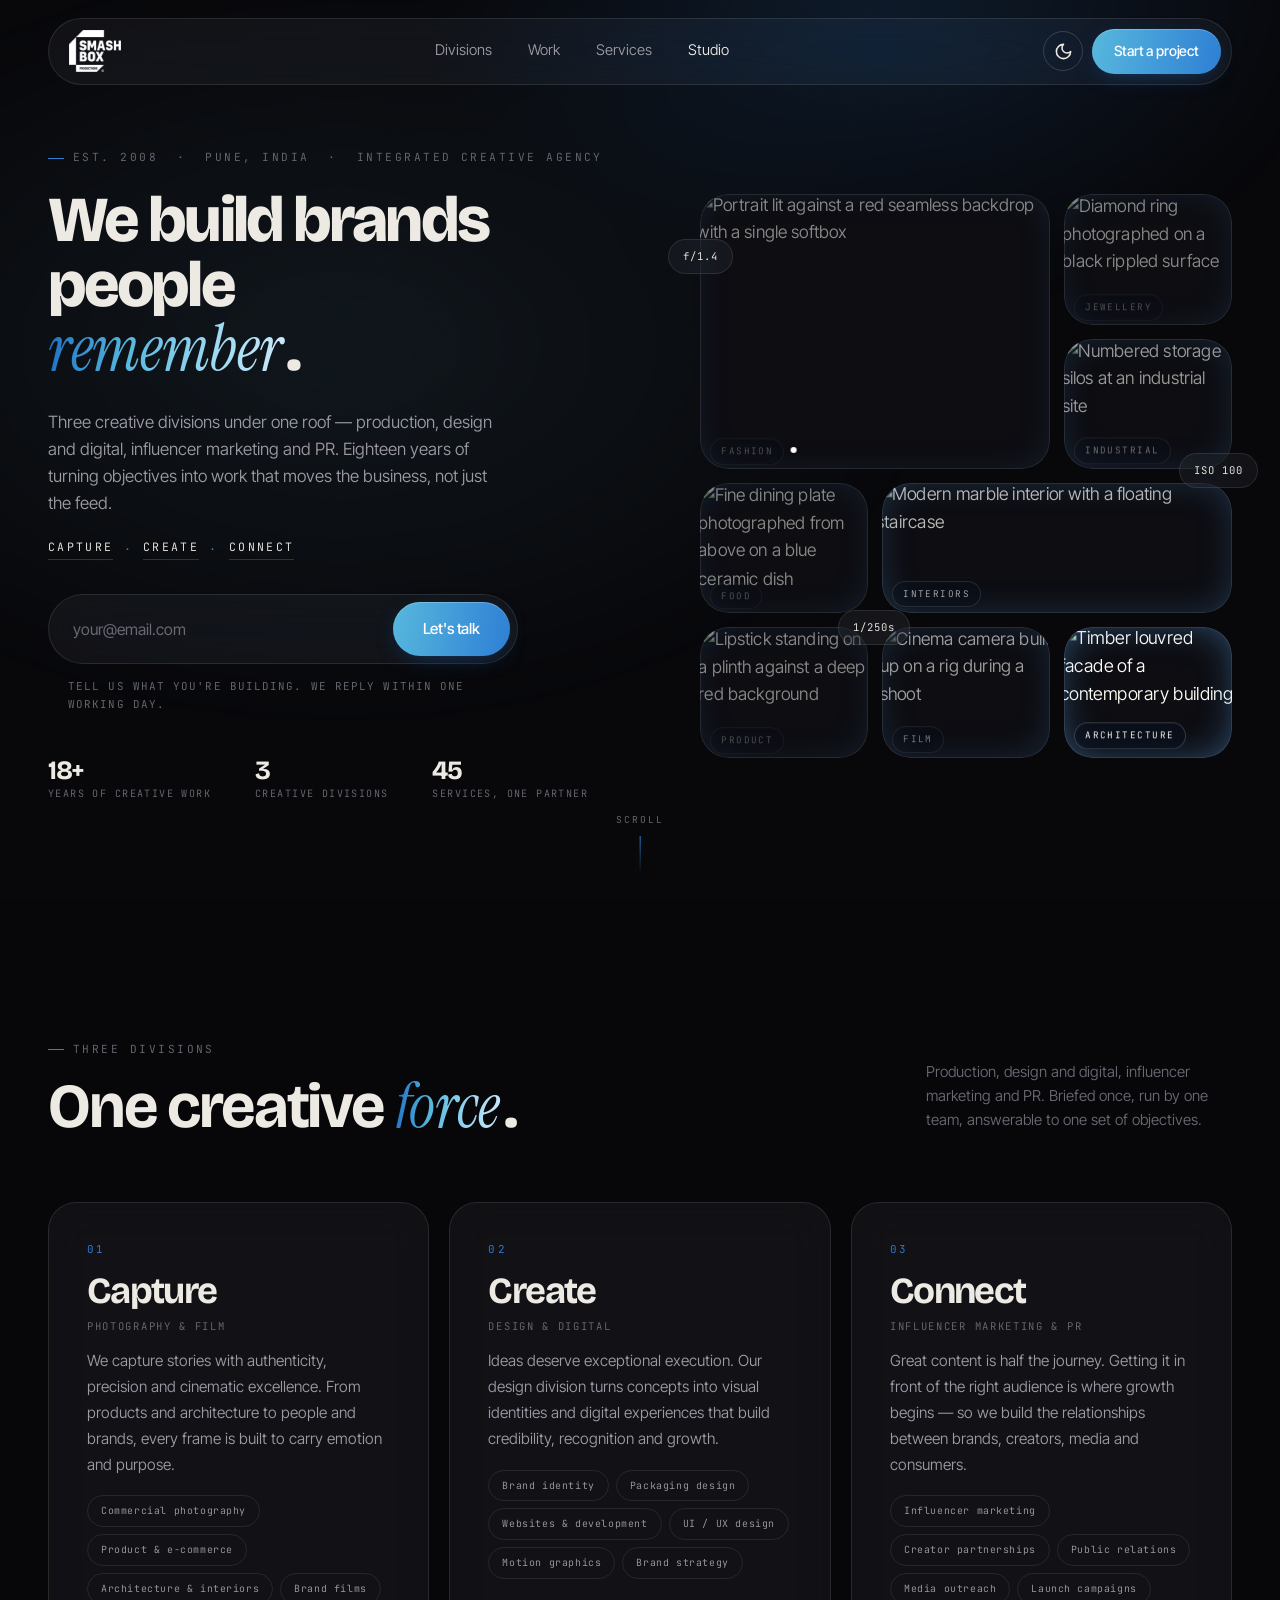
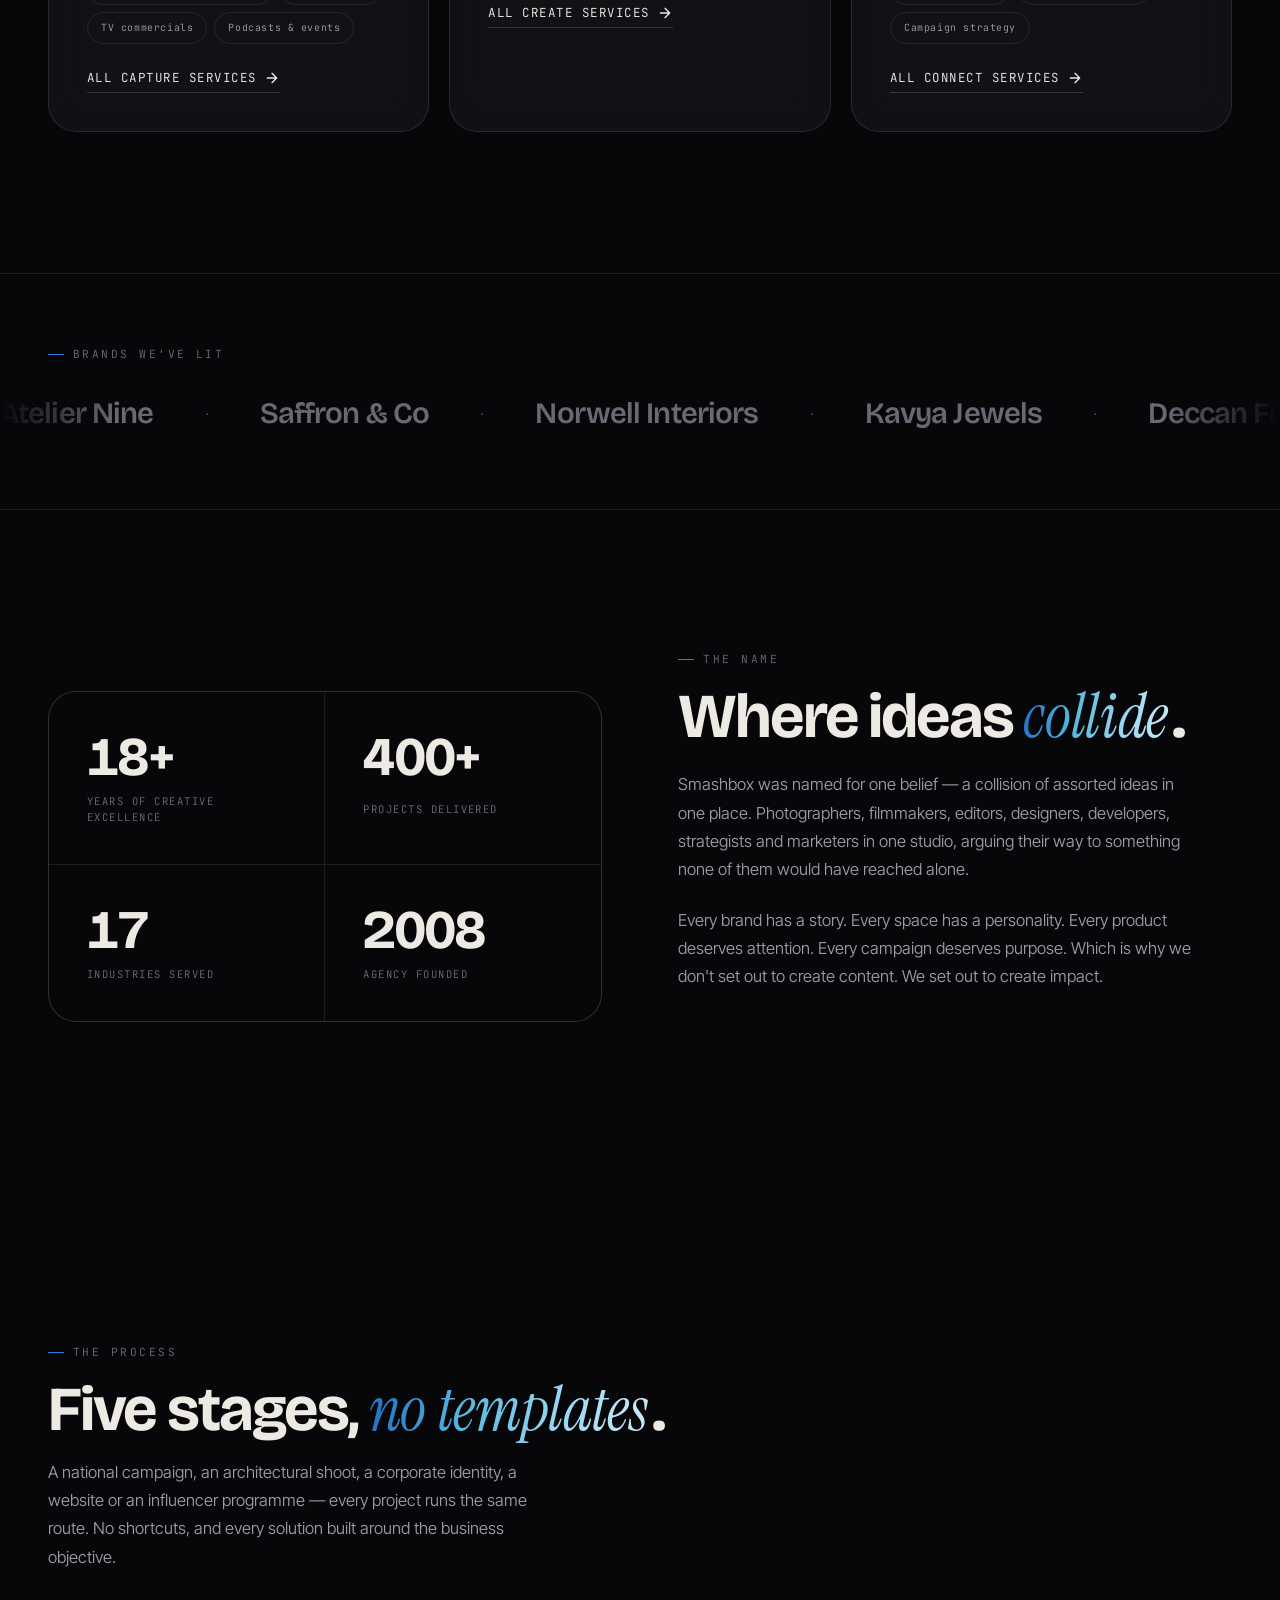
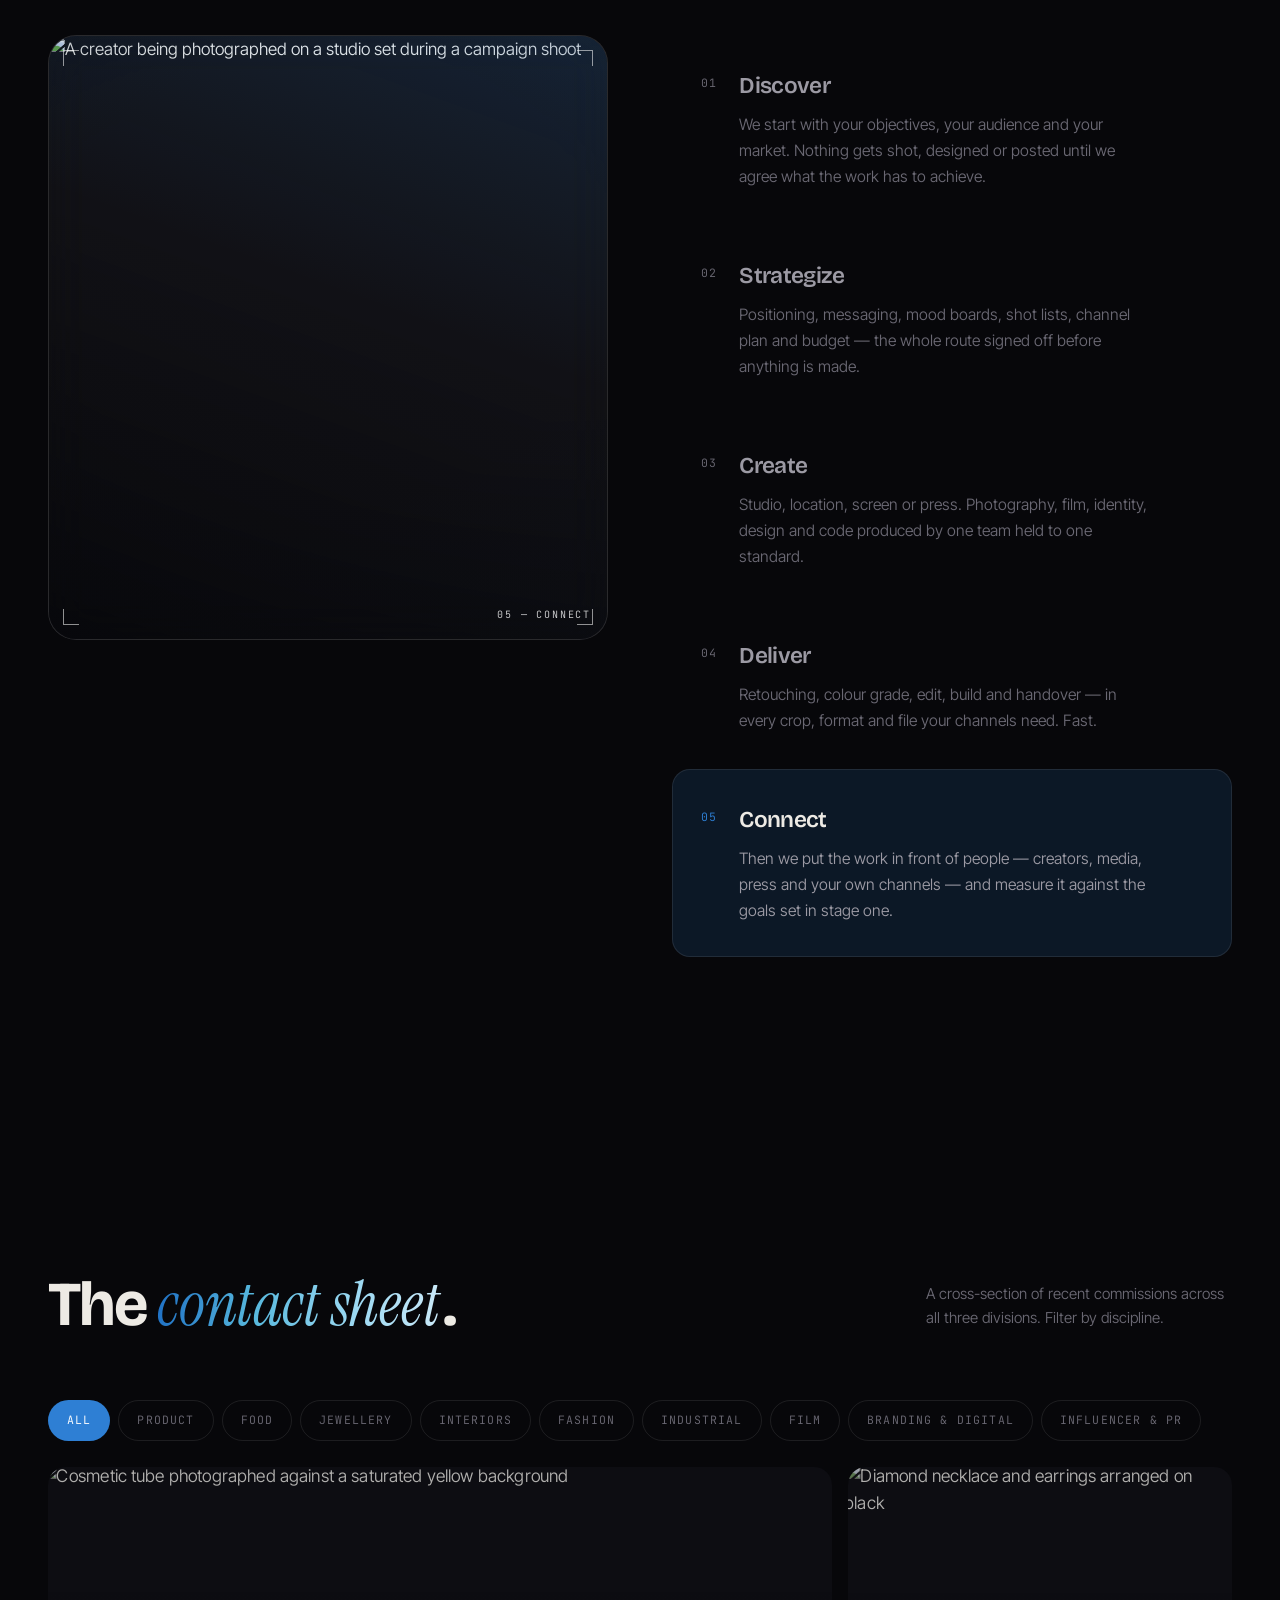
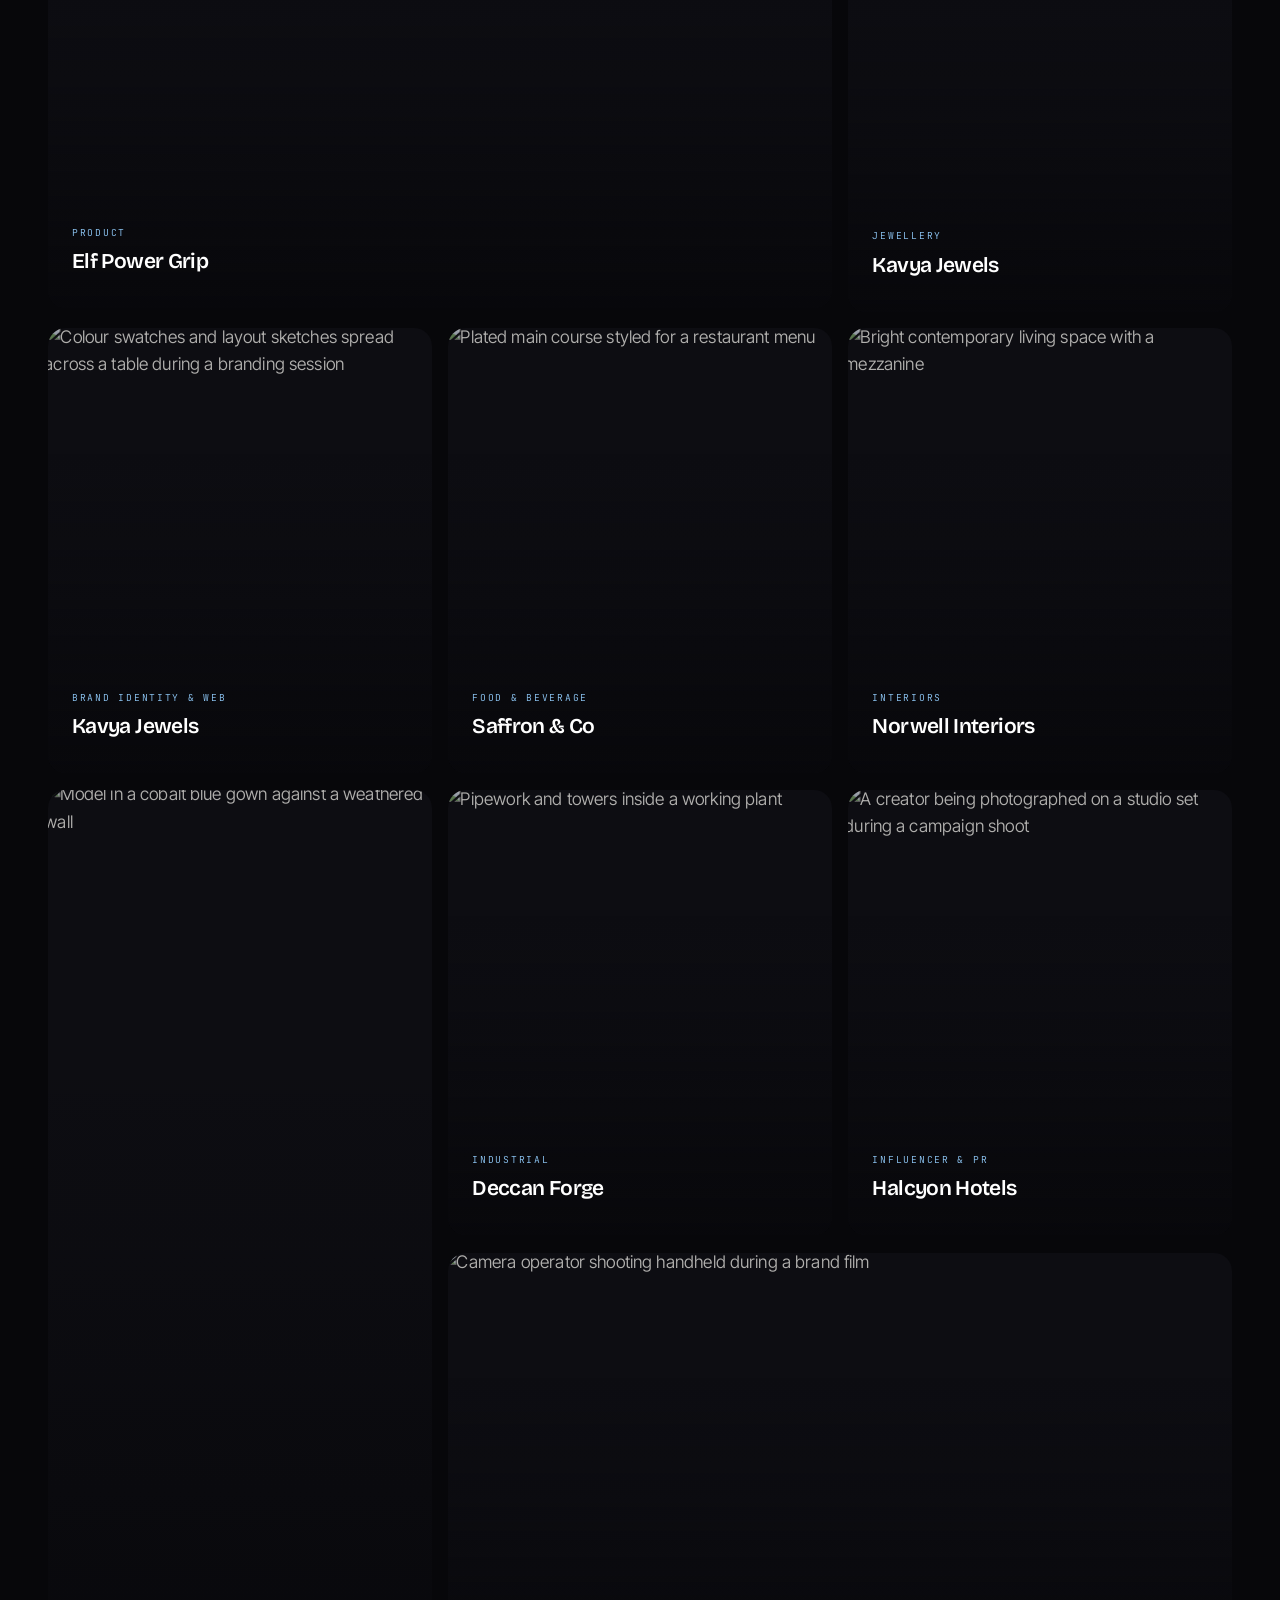
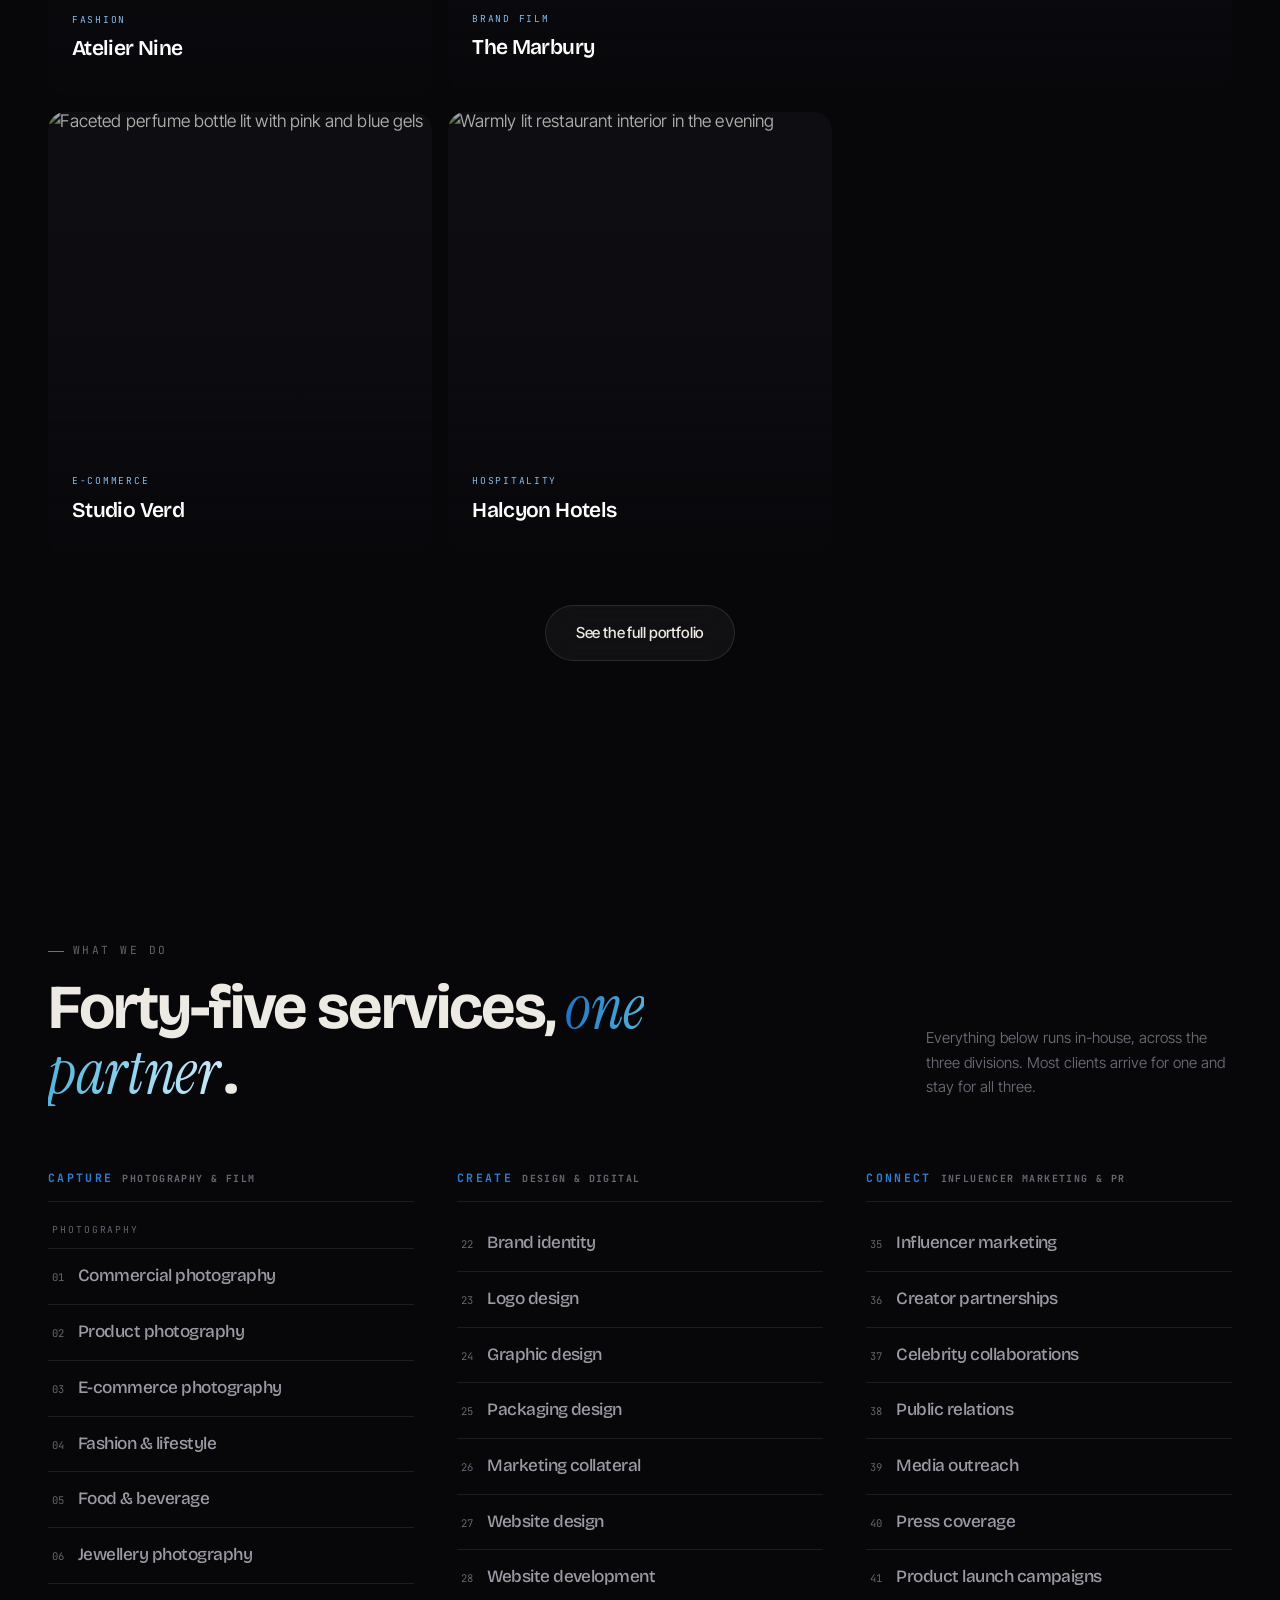
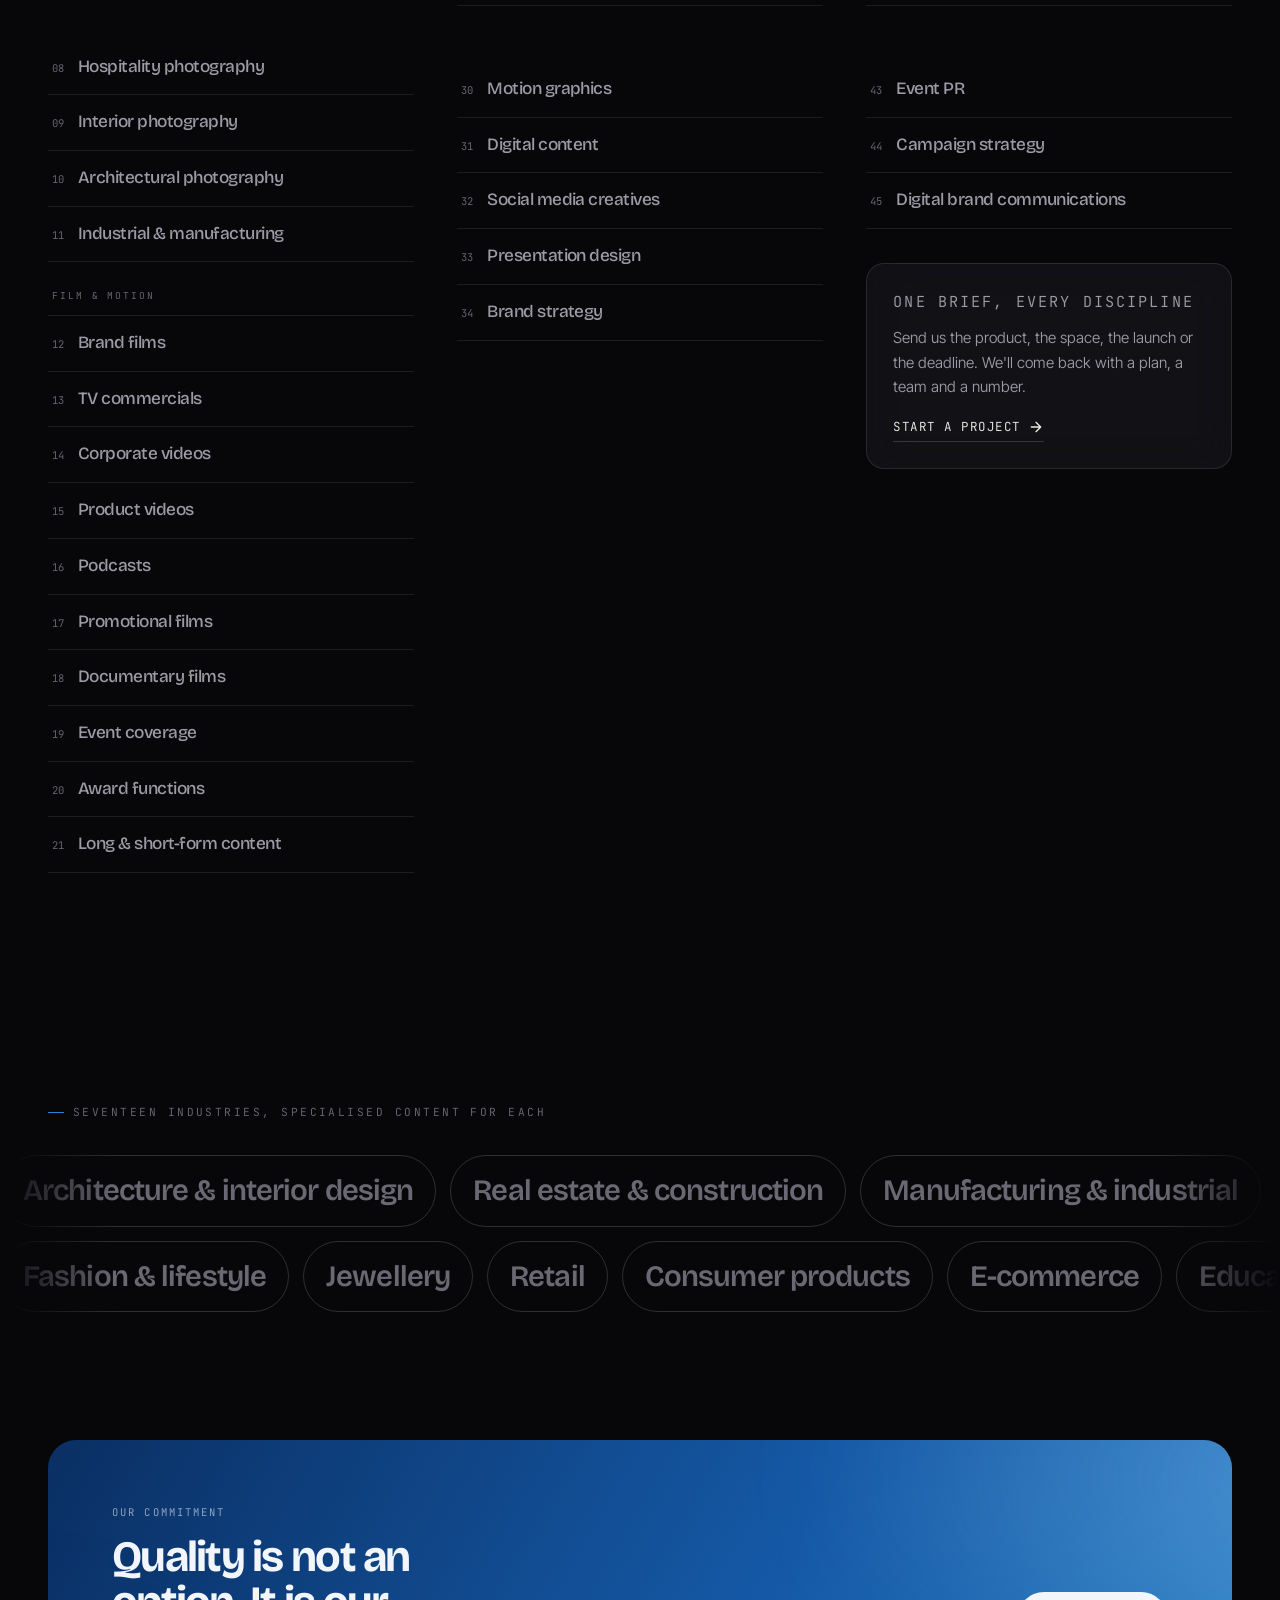
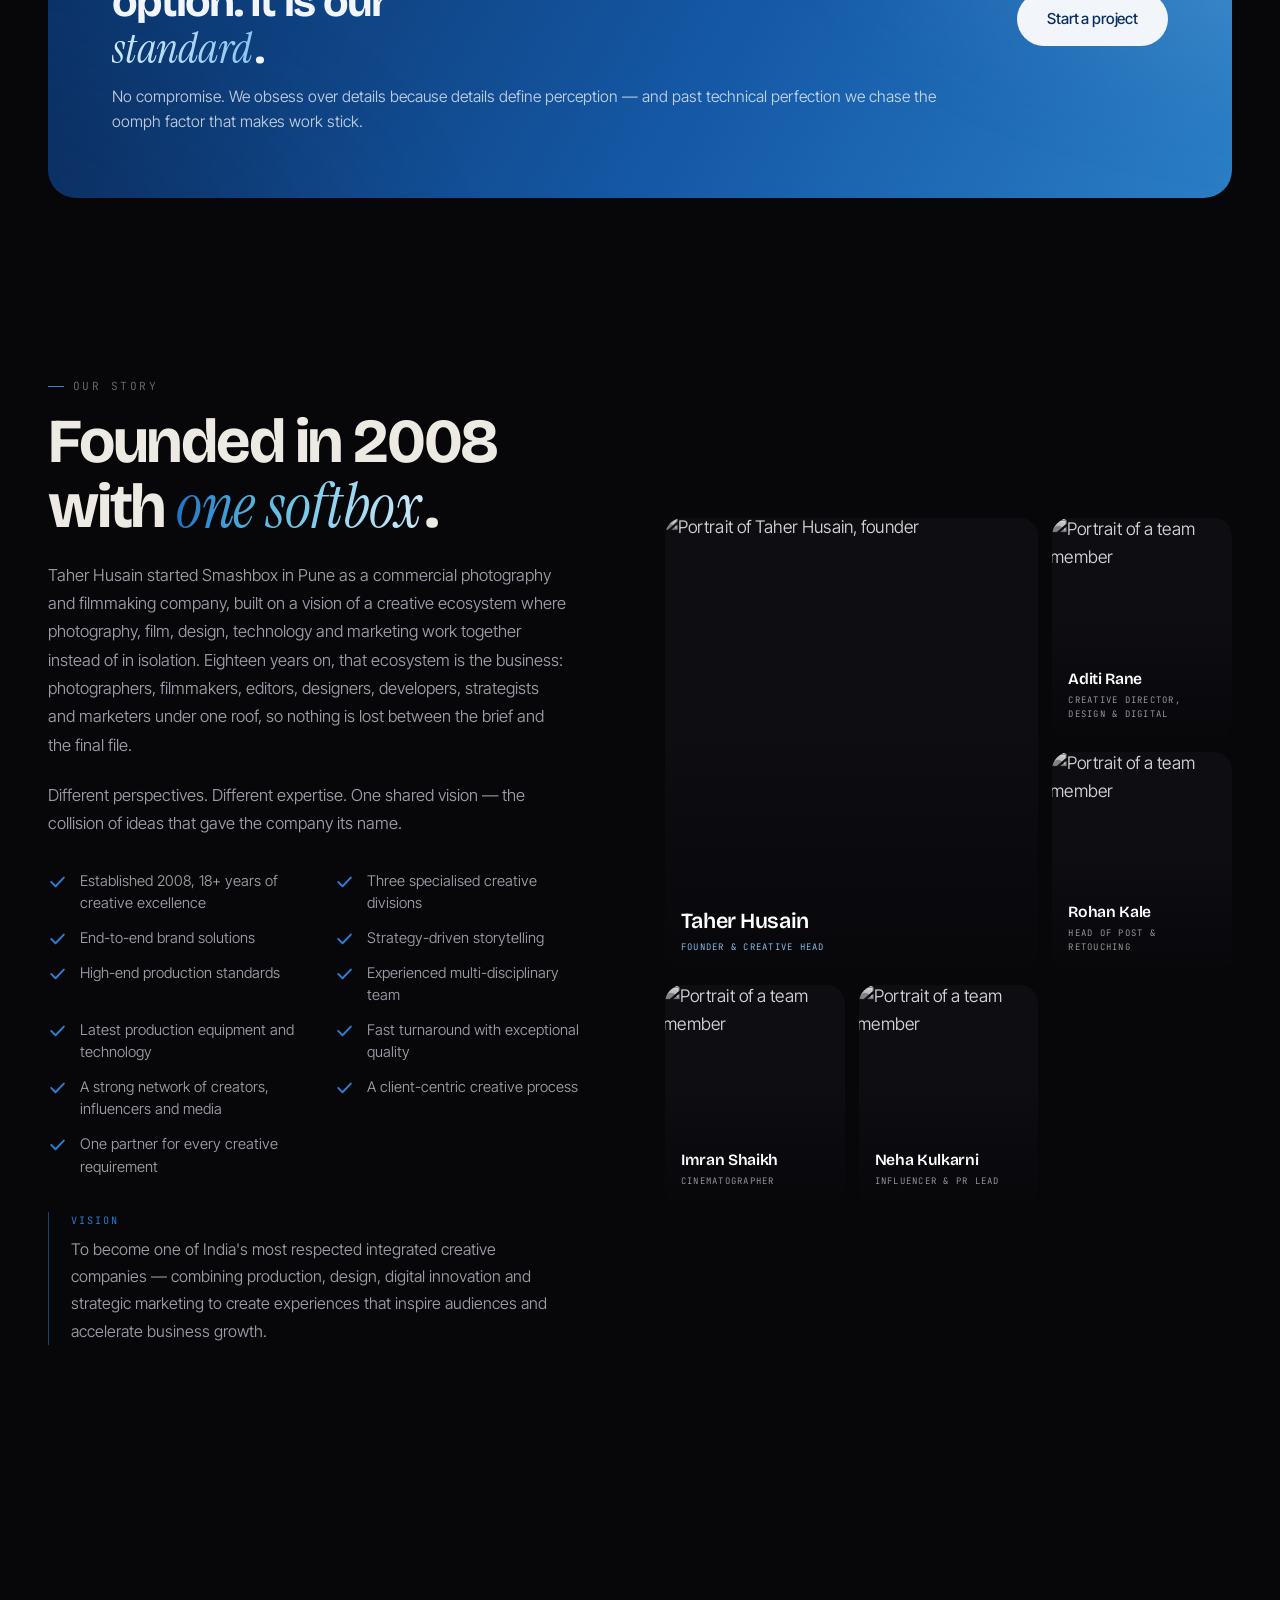
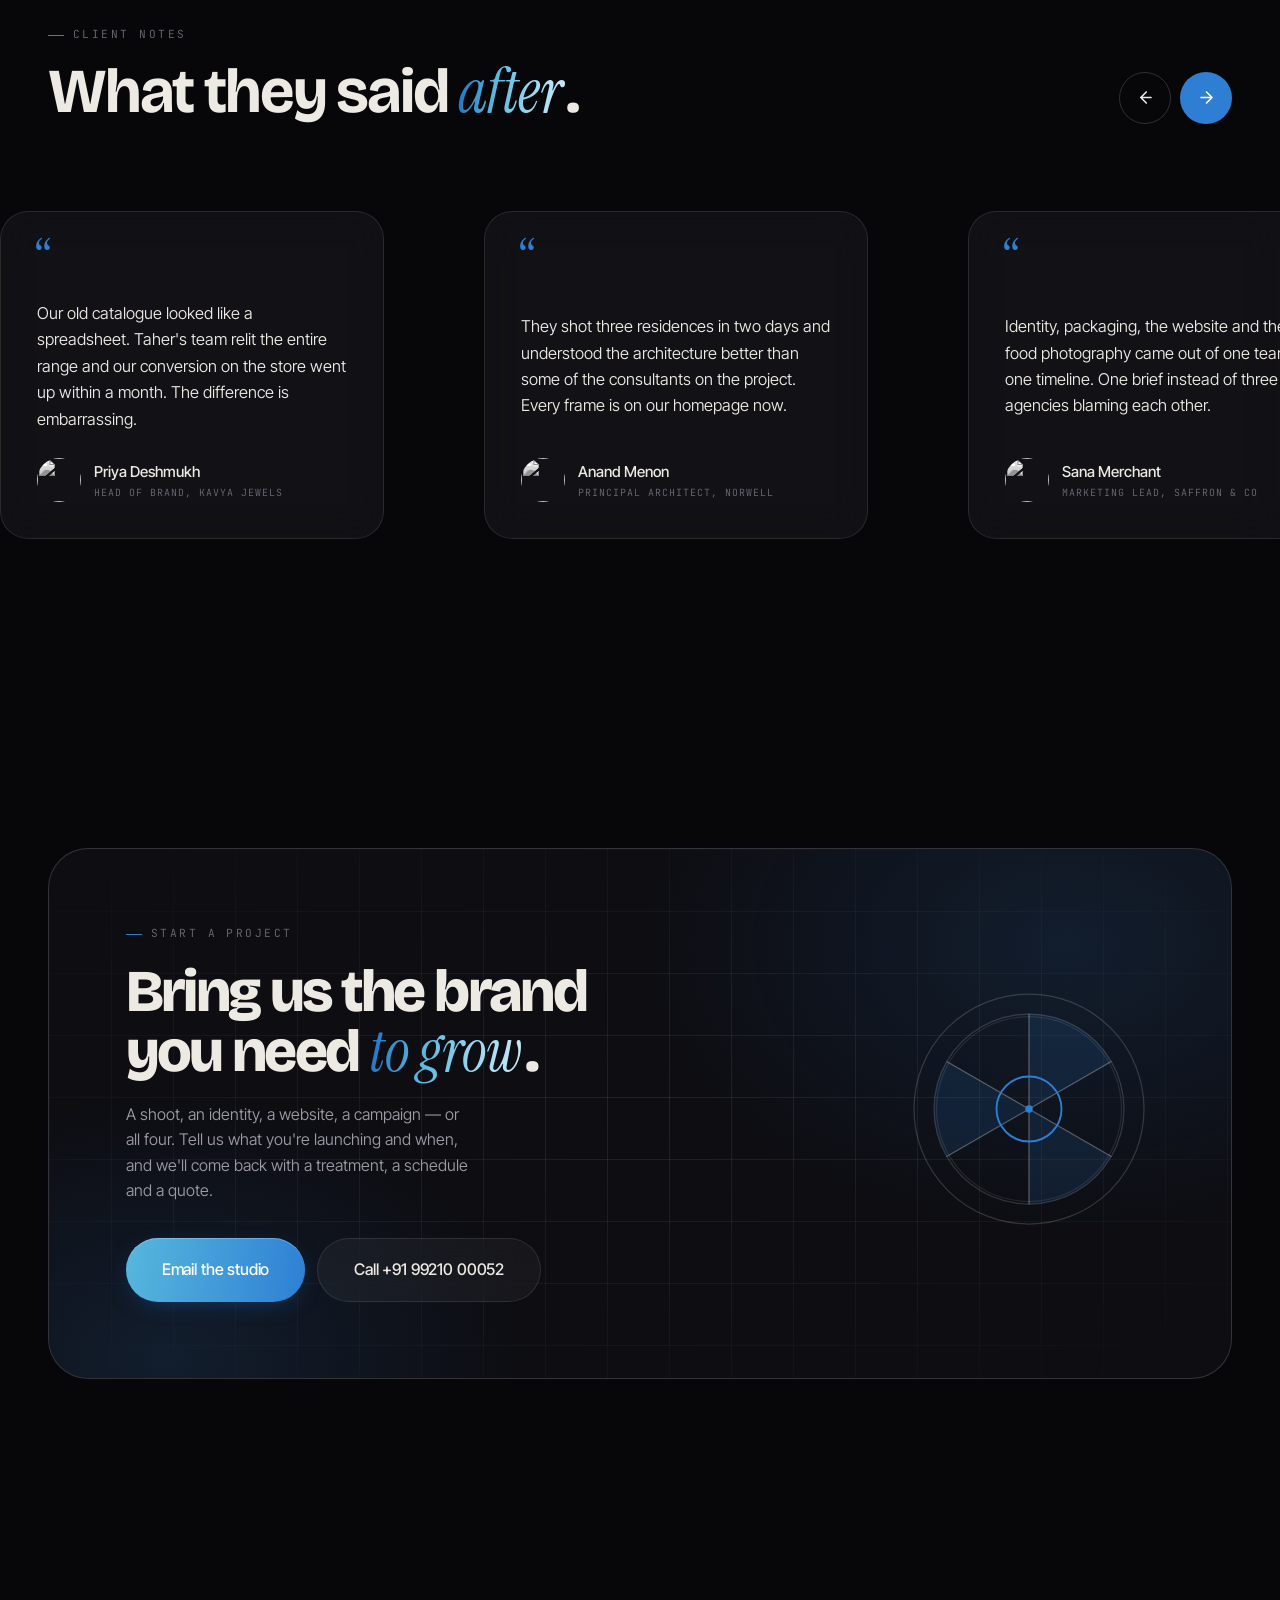
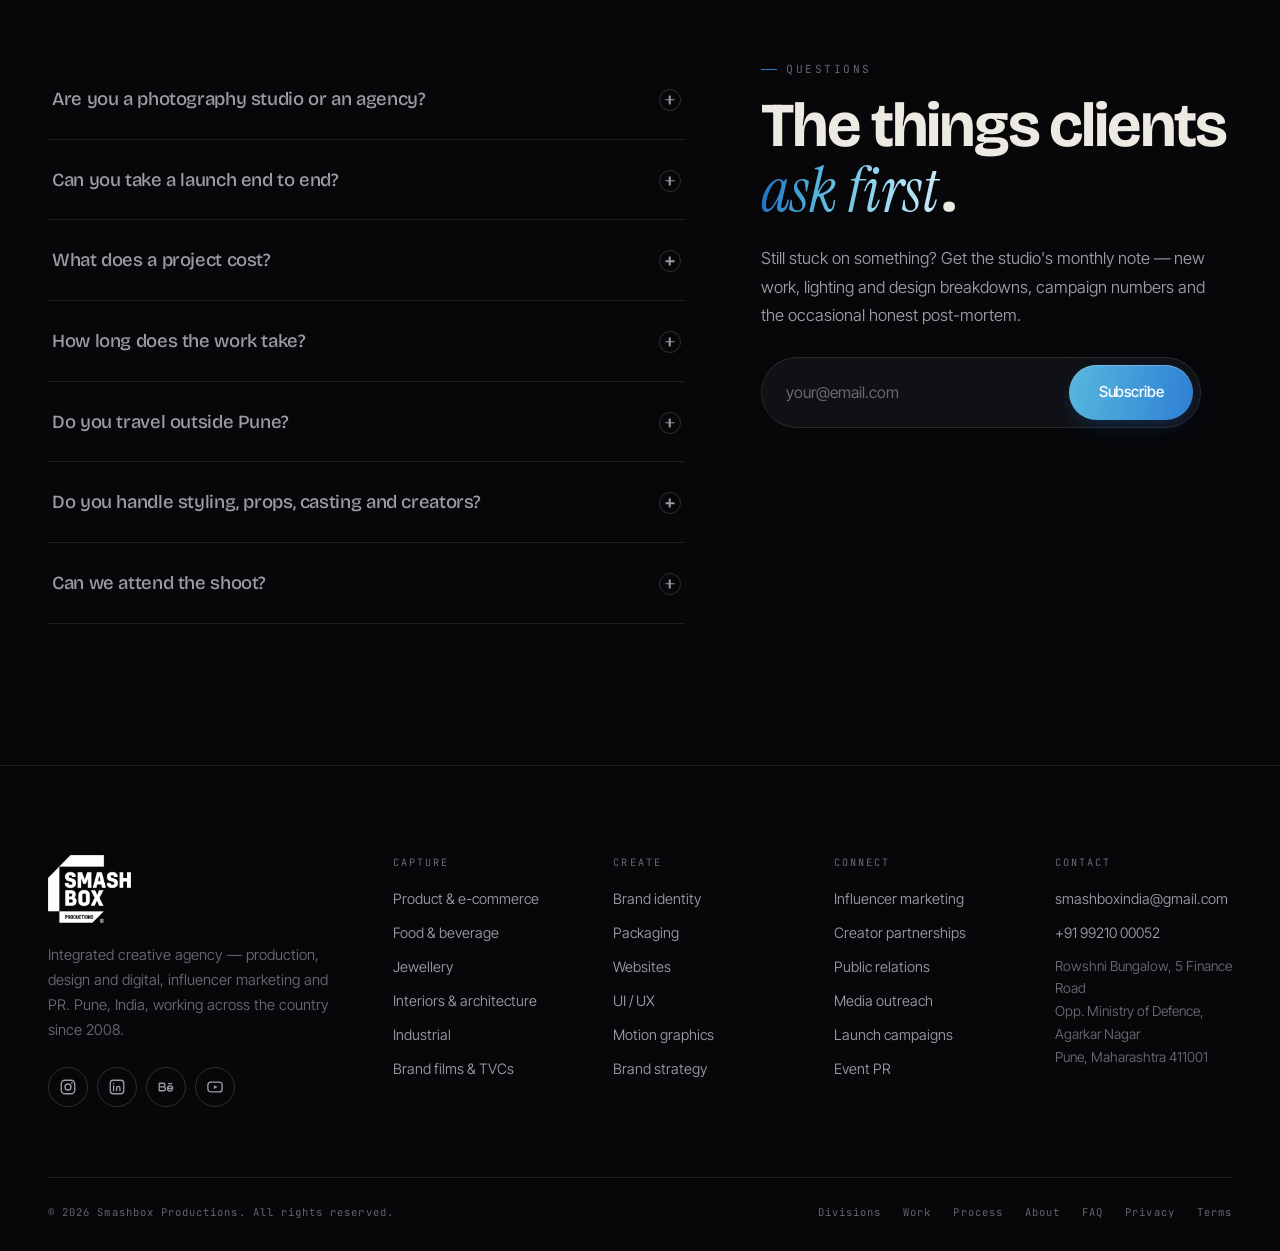
==== commit bfeb7b67: "Reposition the site as an integrated creative agency The site read as a photography studio. The busi" ====
--- a/index.html
+++ b/index.html
@@ -3,8 +3,8 @@
 <head>
 <meta charset="utf-8">
 <meta name="viewport" content="width=device-width, initial-scale=1">
-<title>Smashbox Productions — Commercial Photography &amp; Film, Pune</title>
-<meta name="description" content="Smashbox Productions is a Pune-based commercial photography and film studio. Since 2008 we've lit products, spaces and brands for architects, jewellers, restaurants, manufacturers and e-commerce labels.">
+<title>Smashbox Productions — Integrated Creative Agency, Pune | Capture · Create · Connect</title>
+<meta name="description" content="Smashbox Productions is a Pune-based integrated creative agency founded in 2008. Three divisions under one roof — Production (photography &amp; film), Design &amp; Digital (branding, websites, motion) and Influencer Marketing &amp; PR.">
 <meta name="theme-color" content="#07070A">
 
 <!-- theme is resolved before first paint so the page never flashes -->
@@ -23,7 +23,8 @@
 <link rel="preconnect" href="https://images.pexels.com" crossorigin>
 <link href="https://fonts.googleapis.com/css2?family=Bricolage+Grotesque:opsz,wght@12..96,400;12..96,600;12..96,700;12..96,800&family=Instrument+Serif:ital@0;1&family=Inter+Tight:wght@300;400;500;600&family=JetBrains+Mono:wght@400;500&display=swap" rel="stylesheet">
 <link rel="stylesheet" href="css/styles.css">
-<link rel="icon" href="data:image/svg+xml,%3Csvg xmlns='http://www.w3.org/2000/svg' viewBox='0 0 32 32'%3E%3Crect width='32' height='32' rx='9' fill='%2307070A'/%3E%3Ccircle cx='16' cy='16' r='7' fill='none' stroke='%232E7FD4' stroke-width='2.5'/%3E%3Ccircle cx='16' cy='16' r='2.4' fill='%232E7FD4'/%3E%3C/svg%3E">
+<!-- favicon: the logo's chamfered-box silhouette -->
+<link rel="icon" href="data:image/svg+xml,%3Csvg xmlns='http://www.w3.org/2000/svg' viewBox='0 0 32 32'%3E%3Crect width='32' height='32' rx='7' fill='%2307070A'/%3E%3Cpath d='M13.5 5H27v22H5V13.5Z' fill='%23F4F0E8'/%3E%3Cpath d='M16.5 9.5H27v14H10.5V16Z' fill='%2307070A'/%3E%3C/svg%3E">
 </head>
 <body>
 
@@ -69,23 +70,13 @@
 <header class="nav" id="nav">
   <div class="nav-shell glass">
     <a class="brand" href="#top" aria-label="Smashbox Productions, home">
-      <svg class="brand-mark" viewBox="0 0 40 40" aria-hidden="true">
-        <rect x="1.5" y="1.5" width="37" height="37" rx="11" fill="none" stroke="url(#bg1)" stroke-width="2"/>
-        <circle cx="20" cy="20" r="8.5" fill="none" stroke="url(#bg1)" stroke-width="2.4"/>
-        <circle cx="20" cy="20" r="3" fill="var(--accent)"/>
-        <defs>
-          <linearGradient id="bg1" x1="0" y1="0" x2="40" y2="40">
-            <stop offset="0" stop-color="var(--accent-hi)"/><stop offset="1" stop-color="var(--accent)"/>
-          </linearGradient>
-        </defs>
-      </svg>
-      <span class="brand-text">Smashbox Productions</span>
+      <img class="brand-logo" src="img/smashbox-logo.png" width="520" height="424" alt="" fetchpriority="high">
     </a>
 
     <nav class="nav-links" aria-label="Primary">
+      <a href="#divisions">Divisions</a>
       <a href="#work">Work</a>
       <a href="#services">Services</a>
-      <a href="#process">Process</a>
       <a href="#studio">Studio</a>
     </nav>
 
@@ -103,7 +94,7 @@
           </g>
         </svg>
       </button>
-      <a class="btn btn-primary btn-sm magnet" href="#contact"><span>Book a shoot</span></a>
+      <a class="btn btn-primary btn-sm magnet" href="#contact"><span>Start a project</span></a>
       <button class="nav-burger" id="burger" aria-label="Open menu" aria-expanded="false" aria-controls="mobileMenu">
         <i></i><i></i>
       </button>
@@ -112,12 +103,13 @@
 </header>
 
 <div class="mobile-menu glass" id="mobileMenu" hidden>
+  <a href="#divisions">Divisions</a>
   <a href="#work">Work</a>
   <a href="#services">Services</a>
   <a href="#process">Process</a>
   <a href="#studio">Studio</a>
   <a href="#faq">FAQ</a>
-  <a class="btn btn-primary" href="#contact"><span>Book a shoot</span></a>
+  <a class="btn btn-primary" href="#contact"><span>Start a project</span></a>
 </div>
 
 <main id="top">
@@ -131,19 +123,23 @@
 
     <div class="hero-copy">
       <p class="eyebrow reveal">
-        <span class="eyebrow-dot"></span>Est. 2008 &nbsp;·&nbsp; Pune, India
+        <span class="eyebrow-dot"></span>Est. 2008 &nbsp;·&nbsp; Pune, India &nbsp;·&nbsp; Integrated creative agency
       </p>
 
       <h1 class="hero-title">
-        <span class="line"><span>We make brands</span></span>
-        <span class="line"><span>impossible to</span></span>
-        <span class="line"><span><em>ignore</em>.</span></span>
+        <span class="line"><span>We build brands</span></span>
+        <span class="line"><span>people</span></span>
+        <span class="line"><span><em>remember</em>.</span></span>
       </h1>
 
       <p class="hero-sub reveal" data-delay="1">
-        Commercial photography and film for the people who make things —
-        products, spaces, food, jewellery, machines. Eighteen years of lighting
-        them so they sell.
+        Three creative divisions under one roof — production, design and
+        digital, influencer marketing and PR. Eighteen years of turning
+        objectives into work that moves the business, not just the feed.
+      </p>
+
+      <p class="hero-divline reveal" data-delay="1">
+        <a href="#divisions">Capture</a><i>·</i><a href="#divisions">Create</a><i>·</i><a href="#divisions">Connect</a>
       </p>
 
       <form class="hero-form reveal" data-delay="2" id="heroForm" novalidate>
@@ -151,13 +147,13 @@
           <input type="email" id="heroEmail" name="email" placeholder="your@email.com" aria-label="Your email address" required>
           <button class="btn btn-primary magnet" type="submit"><span>Let's talk</span></button>
         </div>
-        <p class="field-note">Tell us what you're shooting. We reply within one working day.</p>
+        <p class="field-note">Tell us what you're building. We reply within one working day.</p>
       </form>
 
       <ul class="hero-facts reveal" data-delay="3">
-        <li><b>18+</b><span>years lighting brands</span></li>
-        <li><b>400+</b><span>commercial projects</span></li>
-        <li><b>12</b><span>industries served</span></li>
+        <li><b>18+</b><span>years of creative work</span></li>
+        <li><b>3</b><span>creative divisions</span></li>
+        <li><b>45</b><span>services, one partner</span></li>
       </ul>
     </div>
 
@@ -210,6 +206,90 @@
   </div>
 </section>
 
+<!-- ============ THREE DIVISIONS ============ -->
+<section class="divisions section" id="divisions">
+  <div class="wrap">
+    <div class="section-head section-head--row">
+      <div>
+        <p class="eyebrow reveal"><span class="eyebrow-dot"></span>Three divisions</p>
+        <h2 class="h2 reveal" data-delay="1">One creative <em>force</em>.</h2>
+      </div>
+      <p class="section-note reveal" data-delay="2">
+        Production, design and digital, influencer marketing and PR. Briefed
+        once, run by one team, answerable to one set of objectives.
+      </p>
+    </div>
+
+    <div class="div-grid">
+      <article class="div-card glass reveal">
+        <span class="div-no">01</span>
+        <h3>Capture</h3>
+        <p class="div-line">Photography &amp; film</p>
+        <p class="div-body">
+          We capture stories with authenticity, precision and cinematic
+          excellence. From products and architecture to people and brands,
+          every frame is built to carry emotion and purpose.
+        </p>
+        <ul class="div-tags">
+          <li>Commercial photography</li>
+          <li>Product &amp; e-commerce</li>
+          <li>Architecture &amp; interiors</li>
+          <li>Brand films</li>
+          <li>TV commercials</li>
+          <li>Podcasts &amp; events</li>
+        </ul>
+        <a class="link-arrow" href="#services">All capture services
+          <svg viewBox="0 0 24 24" aria-hidden="true"><path d="M5 12h13M12 5l7 7-7 7" fill="none" stroke="currentColor" stroke-width="2" stroke-linecap="round" stroke-linejoin="round"/></svg>
+        </a>
+      </article>
+
+      <article class="div-card glass reveal" data-delay="1">
+        <span class="div-no">02</span>
+        <h3>Create</h3>
+        <p class="div-line">Design &amp; digital</p>
+        <p class="div-body">
+          Ideas deserve exceptional execution. Our design division turns
+          concepts into visual identities and digital experiences that build
+          credibility, recognition and growth.
+        </p>
+        <ul class="div-tags">
+          <li>Brand identity</li>
+          <li>Packaging design</li>
+          <li>Websites &amp; development</li>
+          <li>UI / UX design</li>
+          <li>Motion graphics</li>
+          <li>Brand strategy</li>
+        </ul>
+        <a class="link-arrow" href="#services">All create services
+          <svg viewBox="0 0 24 24" aria-hidden="true"><path d="M5 12h13M12 5l7 7-7 7" fill="none" stroke="currentColor" stroke-width="2" stroke-linecap="round" stroke-linejoin="round"/></svg>
+        </a>
+      </article>
+
+      <article class="div-card glass reveal" data-delay="2">
+        <span class="div-no">03</span>
+        <h3>Connect</h3>
+        <p class="div-line">Influencer marketing &amp; PR</p>
+        <p class="div-body">
+          Great content is half the journey. Getting it in front of the right
+          audience is where growth begins — so we build the relationships
+          between brands, creators, media and consumers.
+        </p>
+        <ul class="div-tags">
+          <li>Influencer marketing</li>
+          <li>Creator partnerships</li>
+          <li>Public relations</li>
+          <li>Media outreach</li>
+          <li>Launch campaigns</li>
+          <li>Campaign strategy</li>
+        </ul>
+        <a class="link-arrow" href="#services">All connect services
+          <svg viewBox="0 0 24 24" aria-hidden="true"><path d="M5 12h13M12 5l7 7-7 7" fill="none" stroke="currentColor" stroke-width="2" stroke-linecap="round" stroke-linejoin="round"/></svg>
+        </a>
+      </article>
+    </div>
+  </div>
+</section>
+
 <!-- ============ CLIENT MARQUEE ============ -->
 <section class="clients" aria-label="Clients">
   <div class="wrap clients-head">
@@ -228,19 +308,25 @@
 <section class="commit section">
   <div class="wrap commit-grid">
     <div class="stats">
-      <div class="stat reveal"><b data-count="18" data-suffix="+">0</b><span>Years behind the camera</span></div>
-      <div class="stat reveal" data-delay="1"><b data-count="400" data-suffix="+">0</b><span>Commercial projects</span></div>
-      <div class="stat reveal" data-delay="2"><b data-count="12" data-suffix="">0</b><span>Industries served</span></div>
-      <div class="stat reveal" data-delay="3"><b data-count="2008" data-plain="1">0</b><span>Studio founded</span></div>
+      <div class="stat reveal"><b data-count="18" data-suffix="+">0</b><span>Years of creative excellence</span></div>
+      <div class="stat reveal" data-delay="1"><b data-count="400" data-suffix="+">0</b><span>Projects delivered</span></div>
+      <div class="stat reveal" data-delay="2"><b data-count="17" data-suffix="">0</b><span>Industries served</span></div>
+      <div class="stat reveal" data-delay="3"><b data-count="2008" data-plain="1">0</b><span>Agency founded</span></div>
     </div>
 
     <div class="commit-copy">
-      <p class="eyebrow reveal"><span class="eyebrow-dot"></span>How we think</p>
-      <h2 class="h2 reveal" data-delay="1">The <em>brief</em> gets more attention than the camera.</h2>
+      <p class="eyebrow reveal"><span class="eyebrow-dot"></span>The name</p>
+      <h2 class="h2 reveal" data-delay="1">Where ideas <em>collide</em>.</h2>
       <p class="lede reveal" data-delay="2">
-        Who is this for, what should they feel, and what do you need them to do
-        next? Answer that and the lighting, the lens and the grade all follow.
-        It's why our work builds trust instead of just filling a feed.
+        Smashbox was named for one belief — a collision of assorted ideas in
+        one place. Photographers, filmmakers, editors, designers, developers,
+        strategists and marketers in one studio, arguing their way to something
+        none of them would have reached alone.
+      </p>
+      <p class="lede reveal" data-delay="3">
+        Every brand has a story. Every space has a personality. Every product
+        deserves attention. Every campaign deserves purpose. Which is why we
+        don't set out to create content. We set out to create impact.
       </p>
       <a class="link-arrow reveal" data-delay="3" href="#process">
         See how we work
@@ -255,7 +341,12 @@
   <div class="wrap">
     <div class="section-head">
       <p class="eyebrow reveal"><span class="eyebrow-dot"></span>The process</p>
-      <h2 class="h2 reveal" data-delay="1">Four stages, <em>no surprises</em>.</h2>
+      <h2 class="h2 reveal" data-delay="1">Five stages, <em>no templates</em>.</h2>
+      <p class="lede reveal" data-delay="2">
+        A national campaign, an architectural shoot, a corporate identity, a
+        website or an influencer programme — every project runs the same route.
+        No shortcuts, and every solution built around the business objective.
+      </p>
     </div>
 
     <div class="process-grid">
@@ -266,8 +357,9 @@
           <img class="pm-img" data-step="1" src="https://images.pexels.com/photos/6322363/pexels-photo-6322363.jpeg?auto=compress&cs=tinysrgb&w=900" alt="Colour swatches and layouts spread across a table during art direction" loading="lazy">
           <img class="pm-img" data-step="2" src="https://images.pexels.com/photos/19923619/pexels-photo-19923619.jpeg?auto=compress&cs=tinysrgb&w=900" alt="Photographer silhouetted against a blazing softbox mid-shoot" loading="lazy">
           <img class="pm-img" data-step="3" src="https://images.pexels.com/photos/15713296/pexels-photo-15713296.jpeg?auto=compress&cs=tinysrgb&w=900" alt="Editor colour grading footage at a darkened suite" loading="lazy">
+          <img class="pm-img" data-step="4" src="https://images.pexels.com/photos/33231201/pexels-photo-33231201.jpeg?auto=compress&cs=tinysrgb&w=900" alt="A creator being photographed on a studio set during a campaign shoot" loading="lazy">
           <div class="process-hud">
-            <span class="hud-meta" id="hudMeta">01 — DISCOVERY</span>
+            <span class="hud-meta" id="hudMeta">01 — DISCOVER</span>
           </div>
           <span class="frame-corner tl"></span><span class="frame-corner tr"></span>
           <span class="frame-corner bl"></span><span class="frame-corner br"></span>
@@ -278,29 +370,36 @@
         <li class="step is-active reveal" data-step="0">
           <span class="step-no">01</span>
           <div>
-            <h3>Discovery</h3>
-            <p>We sit down with your brief, your audience and your competitors, then agree what the images actually need to achieve.</p>
+            <h3>Discover</h3>
+            <p>We start with your objectives, your audience and your market. Nothing gets shot, designed or posted until we agree what the work has to achieve.</p>
           </div>
         </li>
         <li class="step reveal" data-delay="1" data-step="1">
           <span class="step-no">02</span>
           <div>
-            <h3>Direction</h3>
-            <p>Mood boards, shot lists, styling, props and a lighting plan — signed off before a single light goes up.</p>
+            <h3>Strategize</h3>
+            <p>Positioning, messaging, mood boards, shot lists, channel plan and budget — the whole route signed off before anything is made.</p>
           </div>
         </li>
         <li class="step reveal" data-delay="2" data-step="2">
           <span class="step-no">03</span>
           <div>
-            <h3>Production</h3>
-            <p>Studio or on location, with a full crew, tethered capture and you reviewing frames live as we shoot.</p>
+            <h3>Create</h3>
+            <p>Studio, location, screen or press. Photography, film, identity, design and code produced by one team held to one standard.</p>
           </div>
         </li>
         <li class="step reveal" data-delay="3" data-step="3">
           <span class="step-no">04</span>
           <div>
-            <h3>Post &amp; delivery</h3>
-            <p>Retouching, colour grade and edit, delivered in every crop and format your channels need. Fast.</p>
+            <h3>Deliver</h3>
+            <p>Retouching, colour grade, edit, build and handover — in every crop, format and file your channels need. Fast.</p>
+          </div>
+        </li>
+        <li class="step reveal" data-delay="4" data-step="4">
+          <span class="step-no">05</span>
+          <div>
+            <h3>Connect</h3>
+            <p>Then we put the work in front of people — creators, media, press and your own channels — and measure it against the goals set in stage one.</p>
           </div>
         </li>
       </ol>
@@ -316,7 +415,7 @@
         <p class="eyebrow reveal"><span class="eyebrow-dot"></span>Selected work</p>
         <h2 class="h2 reveal" data-delay="1">The <em>contact sheet</em>.</h2>
       </div>
-      <p class="section-note reveal" data-delay="2">A cross-section of recent commercial commissions. Filter by discipline.</p>
+      <p class="section-note reveal" data-delay="2">A cross-section of recent commissions across all three divisions. Filter by discipline.</p>
     </div>
 
     <div class="filters reveal" data-delay="2" role="tablist" aria-label="Filter work by discipline">
@@ -328,6 +427,8 @@
       <button class="filter" data-filter="fashion" role="tab" aria-selected="false">Fashion</button>
       <button class="filter" data-filter="industrial" role="tab" aria-selected="false">Industrial</button>
       <button class="filter" data-filter="film" role="tab" aria-selected="false">Film</button>
+      <button class="filter" data-filter="branding" role="tab" aria-selected="false">Branding &amp; digital</button>
+      <button class="filter" data-filter="campaign" role="tab" aria-selected="false">Influencer &amp; PR</button>
     </div>
 
     <div class="work-grid" id="workGrid">
@@ -352,6 +453,16 @@
         <span class="card-af"><i></i><i></i><i></i><i></i></span>
       </a>
 
+      <a class="card" href="#contact" data-cat="branding">
+        <div class="card-media"><img src="https://images.pexels.com/photos/6322363/pexels-photo-6322363.jpeg?auto=compress&cs=tinysrgb&w=900" alt="Colour swatches and layout sketches spread across a table during a branding session" loading="lazy"></div>
+        <div class="card-body">
+          <span class="card-cat">Brand identity &amp; web</span>
+          <h3>Kavya Jewels</h3>
+          <p>Identity refresh, packaging and a new e-commerce site</p>
+        </div>
+        <span class="card-af"><i></i><i></i><i></i><i></i></span>
+      </a>
+
       <a class="card" href="#contact" data-cat="food">
         <div class="card-media"><img src="https://images.pexels.com/photos/1327393/pexels-photo-1327393.jpeg?auto=compress&cs=tinysrgb&w=900" alt="Plated main course styled for a restaurant menu" loading="lazy"></div>
         <div class="card-body">
@@ -402,6 +513,16 @@
         <span class="card-af"><i></i><i></i><i></i><i></i></span>
       </a>
 
+      <a class="card" href="#contact" data-cat="campaign">
+        <div class="card-media"><img src="https://images.pexels.com/photos/33231201/pexels-photo-33231201.jpeg?auto=compress&cs=tinysrgb&w=900" alt="A creator being photographed on a studio set during a campaign shoot" loading="lazy"></div>
+        <div class="card-body">
+          <span class="card-cat">Influencer &amp; PR</span>
+          <h3>Halcyon Hotels</h3>
+          <p>Creator residency and launch coverage across six cities</p>
+        </div>
+        <span class="card-af"><i></i><i></i><i></i><i></i></span>
+      </a>
+
       <a class="card" href="#contact" data-cat="product">
         <div class="card-media"><img src="https://images.pexels.com/photos/6867431/pexels-photo-6867431.jpeg?auto=compress&cs=tinysrgb&w=900" alt="Faceted perfume bottle lit with pink and blue gels" loading="lazy"></div>
         <div class="card-body">
@@ -432,41 +553,83 @@
 <!-- ============ SERVICES ============ -->
 <section class="services section" id="services">
   <div class="wrap">
-    <div class="section-head">
-      <p class="eyebrow reveal"><span class="eyebrow-dot"></span>What we shoot</p>
-      <h2 class="h2 reveal" data-delay="1">Stills and motion, <em>one crew</em>.</h2>
+    <div class="section-head section-head--row">
+      <div>
+        <p class="eyebrow reveal"><span class="eyebrow-dot"></span>What we do</p>
+        <h2 class="h2 reveal" data-delay="1">Forty-five services, <em>one partner</em>.</h2>
+      </div>
+      <p class="section-note reveal" data-delay="2">Everything below runs in-house, across the three divisions. Most clients arrive for one and stay for all three.</p>
     </div>
 
     <div class="svc-cols" id="svcCols">
       <div class="svc-col">
-        <h3 class="svc-title reveal">Photography</h3>
+        <h3 class="svc-title reveal">Capture <span>Photography &amp; film</span></h3>
         <ul class="svc-list">
-          <li class="svc reveal" data-img="https://images.pexels.com/photos/13898256/pexels-photo-13898256.jpeg?auto=compress&cs=tinysrgb&w=600"><span class="svc-n">01</span><span class="svc-name">Product photography</span></li>
-          <li class="svc reveal" data-img="https://images.pexels.com/photos/9853347/pexels-photo-9853347.jpeg?auto=compress&cs=tinysrgb&w=600"><span class="svc-n">02</span><span class="svc-name">E-commerce photography</span></li>
-          <li class="svc reveal" data-img="https://images.pexels.com/photos/22994309/pexels-photo-22994309.jpeg?auto=compress&cs=tinysrgb&w=600"><span class="svc-n">03</span><span class="svc-name">Food &amp; beverage</span></li>
-          <li class="svc reveal" data-img="https://images.pexels.com/photos/2732096/pexels-photo-2732096.jpeg?auto=compress&cs=tinysrgb&w=600"><span class="svc-n">04</span><span class="svc-name">Jewellery photography</span></li>
-          <li class="svc reveal" data-img="https://images.pexels.com/photos/31870834/pexels-photo-31870834.jpeg?auto=compress&cs=tinysrgb&w=600"><span class="svc-n">05</span><span class="svc-name">Fashion &amp; lifestyle</span></li>
-          <li class="svc reveal" data-img="https://images.pexels.com/photos/38310837/pexels-photo-38310837.jpeg?auto=compress&cs=tinysrgb&w=600"><span class="svc-n">06</span><span class="svc-name">Interiors &amp; architecture</span></li>
-          <li class="svc reveal" data-img="https://images.pexels.com/photos/15866139/pexels-photo-15866139.jpeg?auto=compress&cs=tinysrgb&w=600"><span class="svc-n">07</span><span class="svc-name">Industrial &amp; manufacturing</span></li>
-          <li class="svc reveal" data-img="https://images.pexels.com/photos/36645466/pexels-photo-36645466.jpeg?auto=compress&cs=tinysrgb&w=600"><span class="svc-n">08</span><span class="svc-name">Corporate portraits</span></li>
-          <li class="svc reveal" data-img="https://images.pexels.com/photos/14036253/pexels-photo-14036253.jpeg?auto=compress&cs=tinysrgb&w=600"><span class="svc-n">09</span><span class="svc-name">Hospitality photography</span></li>
+          <li class="svc-group">Photography</li>
+          <li class="svc reveal" data-img="https://images.pexels.com/photos/30836149/pexels-photo-30836149.jpeg?auto=compress&cs=tinysrgb&w=600"><span class="svc-n">01</span><span class="svc-name">Commercial photography</span></li>
+          <li class="svc reveal" data-img="https://images.pexels.com/photos/13898256/pexels-photo-13898256.jpeg?auto=compress&cs=tinysrgb&w=600"><span class="svc-n">02</span><span class="svc-name">Product photography</span></li>
+          <li class="svc reveal" data-img="https://images.pexels.com/photos/9853347/pexels-photo-9853347.jpeg?auto=compress&cs=tinysrgb&w=600"><span class="svc-n">03</span><span class="svc-name">E-commerce photography</span></li>
+          <li class="svc reveal" data-img="https://images.pexels.com/photos/31870834/pexels-photo-31870834.jpeg?auto=compress&cs=tinysrgb&w=600"><span class="svc-n">04</span><span class="svc-name">Fashion &amp; lifestyle</span></li>
+          <li class="svc reveal" data-img="https://images.pexels.com/photos/22994309/pexels-photo-22994309.jpeg?auto=compress&cs=tinysrgb&w=600"><span class="svc-n">05</span><span class="svc-name">Food &amp; beverage</span></li>
+          <li class="svc reveal" data-img="https://images.pexels.com/photos/2732096/pexels-photo-2732096.jpeg?auto=compress&cs=tinysrgb&w=600"><span class="svc-n">06</span><span class="svc-name">Jewellery photography</span></li>
+          <li class="svc reveal" data-img="https://images.pexels.com/photos/36645466/pexels-photo-36645466.jpeg?auto=compress&cs=tinysrgb&w=600"><span class="svc-n">07</span><span class="svc-name">Corporate photography</span></li>
+          <li class="svc reveal" data-img="https://images.pexels.com/photos/14590688/pexels-photo-14590688.jpeg?auto=compress&cs=tinysrgb&w=600"><span class="svc-n">08</span><span class="svc-name">Hospitality photography</span></li>
+          <li class="svc reveal" data-img="https://images.pexels.com/photos/38310837/pexels-photo-38310837.jpeg?auto=compress&cs=tinysrgb&w=600"><span class="svc-n">09</span><span class="svc-name">Interior photography</span></li>
+          <li class="svc reveal" data-img="https://images.pexels.com/photos/17594273/pexels-photo-17594273.jpeg?auto=compress&cs=tinysrgb&w=600"><span class="svc-n">10</span><span class="svc-name">Architectural photography</span></li>
+          <li class="svc reveal" data-img="https://images.pexels.com/photos/15866139/pexels-photo-15866139.jpeg?auto=compress&cs=tinysrgb&w=600"><span class="svc-n">11</span><span class="svc-name">Industrial &amp; manufacturing</span></li>
+
+          <li class="svc-group">Film &amp; motion</li>
+          <li class="svc reveal" data-img="https://images.pexels.com/photos/3062541/pexels-photo-3062541.jpeg?auto=compress&cs=tinysrgb&w=600"><span class="svc-n">12</span><span class="svc-name">Brand films</span></li>
+          <li class="svc reveal" data-img="https://images.pexels.com/photos/3917681/pexels-photo-3917681.jpeg?auto=compress&cs=tinysrgb&w=600"><span class="svc-n">13</span><span class="svc-name">TV commercials</span></li>
+          <li class="svc reveal" data-img="https://images.pexels.com/photos/19923619/pexels-photo-19923619.jpeg?auto=compress&cs=tinysrgb&w=600"><span class="svc-n">14</span><span class="svc-name">Corporate videos</span></li>
+          <li class="svc reveal" data-img="https://images.pexels.com/photos/18880006/pexels-photo-18880006.jpeg?auto=compress&cs=tinysrgb&w=600"><span class="svc-n">15</span><span class="svc-name">Product videos</span></li>
+          <li class="svc reveal" data-img="https://images.pexels.com/photos/17094508/pexels-photo-17094508.jpeg?auto=compress&cs=tinysrgb&w=600"><span class="svc-n">16</span><span class="svc-name">Podcasts</span></li>
+          <li class="svc reveal" data-img="https://images.pexels.com/photos/3062533/pexels-photo-3062533.jpeg?auto=compress&cs=tinysrgb&w=600"><span class="svc-n">17</span><span class="svc-name">Promotional films</span></li>
+          <li class="svc reveal" data-img="https://images.pexels.com/photos/36090199/pexels-photo-36090199.jpeg?auto=compress&cs=tinysrgb&w=600"><span class="svc-n">18</span><span class="svc-name">Documentary films</span></li>
+          <li class="svc reveal" data-img="https://images.pexels.com/photos/33231201/pexels-photo-33231201.jpeg?auto=compress&cs=tinysrgb&w=600"><span class="svc-n">19</span><span class="svc-name">Event coverage</span></li>
+          <li class="svc reveal" data-img="https://images.pexels.com/photos/14036253/pexels-photo-14036253.jpeg?auto=compress&cs=tinysrgb&w=600"><span class="svc-n">20</span><span class="svc-name">Award functions</span></li>
+          <li class="svc reveal" data-img="https://images.pexels.com/photos/17094508/pexels-photo-17094508.jpeg?auto=compress&cs=tinysrgb&w=600"><span class="svc-n">21</span><span class="svc-name">Long &amp; short-form content</span></li>
         </ul>
       </div>
 
       <div class="svc-col">
-        <h3 class="svc-title reveal">Film</h3>
+        <h3 class="svc-title reveal">Create <span>Design &amp; digital</span></h3>
         <ul class="svc-list">
-          <li class="svc reveal" data-img="https://images.pexels.com/photos/3062541/pexels-photo-3062541.jpeg?auto=compress&cs=tinysrgb&w=600"><span class="svc-n">10</span><span class="svc-name">Brand films</span></li>
-          <li class="svc reveal" data-img="https://images.pexels.com/photos/3917681/pexels-photo-3917681.jpeg?auto=compress&cs=tinysrgb&w=600"><span class="svc-n">11</span><span class="svc-name">Corporate videos</span></li>
-          <li class="svc reveal" data-img="https://images.pexels.com/photos/18880006/pexels-photo-18880006.jpeg?auto=compress&cs=tinysrgb&w=600"><span class="svc-n">12</span><span class="svc-name">Product videos</span></li>
-          <li class="svc reveal" data-img="https://images.pexels.com/photos/17094508/pexels-photo-17094508.jpeg?auto=compress&cs=tinysrgb&w=600"><span class="svc-n">13</span><span class="svc-name">Social media content</span></li>
-          <li class="svc reveal" data-img="https://images.pexels.com/photos/3062533/pexels-photo-3062533.jpeg?auto=compress&cs=tinysrgb&w=600"><span class="svc-n">14</span><span class="svc-name">Promotional films</span></li>
-          <li class="svc reveal" data-img="https://images.pexels.com/photos/33231201/pexels-photo-33231201.jpeg?auto=compress&cs=tinysrgb&w=600"><span class="svc-n">15</span><span class="svc-name">Event coverage</span></li>
+          <li class="svc reveal" data-img="https://images.pexels.com/photos/6322363/pexels-photo-6322363.jpeg?auto=compress&cs=tinysrgb&w=600"><span class="svc-n">22</span><span class="svc-name">Brand identity</span></li>
+          <li class="svc reveal" data-img="https://images.pexels.com/photos/6322363/pexels-photo-6322363.jpeg?auto=compress&cs=tinysrgb&w=600"><span class="svc-n">23</span><span class="svc-name">Logo design</span></li>
+          <li class="svc reveal" data-img="https://images.pexels.com/photos/6322363/pexels-photo-6322363.jpeg?auto=compress&cs=tinysrgb&w=600"><span class="svc-n">24</span><span class="svc-name">Graphic design</span></li>
+          <li class="svc reveal" data-img="https://images.pexels.com/photos/6867431/pexels-photo-6867431.jpeg?auto=compress&cs=tinysrgb&w=600"><span class="svc-n">25</span><span class="svc-name">Packaging design</span></li>
+          <li class="svc reveal" data-img="https://images.pexels.com/photos/30836149/pexels-photo-30836149.jpeg?auto=compress&cs=tinysrgb&w=600"><span class="svc-n">26</span><span class="svc-name">Marketing collateral</span></li>
+          <li class="svc reveal" data-img="https://images.pexels.com/photos/37425739/pexels-photo-37425739.jpeg?auto=compress&cs=tinysrgb&w=600"><span class="svc-n">27</span><span class="svc-name">Website design</span></li>
+          <li class="svc reveal" data-img="https://images.pexels.com/photos/15713296/pexels-photo-15713296.jpeg?auto=compress&cs=tinysrgb&w=600"><span class="svc-n">28</span><span class="svc-name">Website development</span></li>
+          <li class="svc reveal" data-img="https://images.pexels.com/photos/37425739/pexels-photo-37425739.jpeg?auto=compress&cs=tinysrgb&w=600"><span class="svc-n">29</span><span class="svc-name">UI / UX design</span></li>
+          <li class="svc reveal" data-img="https://images.pexels.com/photos/15713296/pexels-photo-15713296.jpeg?auto=compress&cs=tinysrgb&w=600"><span class="svc-n">30</span><span class="svc-name">Motion graphics</span></li>
+          <li class="svc reveal" data-img="https://images.pexels.com/photos/17094508/pexels-photo-17094508.jpeg?auto=compress&cs=tinysrgb&w=600"><span class="svc-n">31</span><span class="svc-name">Digital content</span></li>
+          <li class="svc reveal" data-img="https://images.pexels.com/photos/9853347/pexels-photo-9853347.jpeg?auto=compress&cs=tinysrgb&w=600"><span class="svc-n">32</span><span class="svc-name">Social media creatives</span></li>
+          <li class="svc reveal" data-img="https://images.pexels.com/photos/6322363/pexels-photo-6322363.jpeg?auto=compress&cs=tinysrgb&w=600"><span class="svc-n">33</span><span class="svc-name">Presentation design</span></li>
+          <li class="svc reveal" data-img="https://images.pexels.com/photos/37425739/pexels-photo-37425739.jpeg?auto=compress&cs=tinysrgb&w=600"><span class="svc-n">34</span><span class="svc-name">Brand strategy</span></li>
         </ul>
+      </div>
+
+      <div class="svc-col">
+        <h3 class="svc-title reveal">Connect <span>Influencer marketing &amp; PR</span></h3>
+        <ul class="svc-list">
+          <li class="svc reveal" data-img="https://images.pexels.com/photos/33231201/pexels-photo-33231201.jpeg?auto=compress&cs=tinysrgb&w=600"><span class="svc-n">35</span><span class="svc-name">Influencer marketing</span></li>
+          <li class="svc reveal" data-img="https://images.pexels.com/photos/33231201/pexels-photo-33231201.jpeg?auto=compress&cs=tinysrgb&w=600"><span class="svc-n">36</span><span class="svc-name">Creator partnerships</span></li>
+          <li class="svc reveal" data-img="https://images.pexels.com/photos/31870834/pexels-photo-31870834.jpeg?auto=compress&cs=tinysrgb&w=600"><span class="svc-n">37</span><span class="svc-name">Celebrity collaborations</span></li>
+          <li class="svc reveal" data-img="https://images.pexels.com/photos/37425739/pexels-photo-37425739.jpeg?auto=compress&cs=tinysrgb&w=600"><span class="svc-n">38</span><span class="svc-name">Public relations</span></li>
+          <li class="svc reveal" data-img="https://images.pexels.com/photos/3917681/pexels-photo-3917681.jpeg?auto=compress&cs=tinysrgb&w=600"><span class="svc-n">39</span><span class="svc-name">Media outreach</span></li>
+          <li class="svc reveal" data-img="https://images.pexels.com/photos/3062541/pexels-photo-3062541.jpeg?auto=compress&cs=tinysrgb&w=600"><span class="svc-n">40</span><span class="svc-name">Press coverage</span></li>
+          <li class="svc reveal" data-img="https://images.pexels.com/photos/13898256/pexels-photo-13898256.jpeg?auto=compress&cs=tinysrgb&w=600"><span class="svc-n">41</span><span class="svc-name">Product launch campaigns</span></li>
+          <li class="svc reveal" data-img="https://images.pexels.com/photos/14590688/pexels-photo-14590688.jpeg?auto=compress&cs=tinysrgb&w=600"><span class="svc-n">42</span><span class="svc-name">Brand promotions</span></li>
+          <li class="svc reveal" data-img="https://images.pexels.com/photos/14036253/pexels-photo-14036253.jpeg?auto=compress&cs=tinysrgb&w=600"><span class="svc-n">43</span><span class="svc-name">Event PR</span></li>
+          <li class="svc reveal" data-img="https://images.pexels.com/photos/6322363/pexels-photo-6322363.jpeg?auto=compress&cs=tinysrgb&w=600"><span class="svc-n">44</span><span class="svc-name">Campaign strategy</span></li>
+          <li class="svc reveal" data-img="https://images.pexels.com/photos/9853347/pexels-photo-9853347.jpeg?auto=compress&cs=tinysrgb&w=600"><span class="svc-n">45</span><span class="svc-name">Digital brand communications</span></li>
+        </ul>
 
         <div class="svc-card glass reveal" data-delay="2">
-          <p class="svc-card-k">Not sure what you need?</p>
-          <p>Send us the product, the space or the deadline. We'll come back with a plan and a number.</p>
+          <p class="svc-card-k">One brief, every discipline</p>
+          <p>Send us the product, the space, the launch or the deadline. We'll come back with a plan, a team and a number.</p>
           <a class="link-arrow" href="#contact">Start a project
             <svg viewBox="0 0 24 24" aria-hidden="true"><path d="M5 12h13M12 5l7 7-7 7" fill="none" stroke="currentColor" stroke-width="2" stroke-linecap="round" stroke-linejoin="round"/></svg>
           </a>
@@ -481,18 +644,18 @@
 <!-- ============ INDUSTRIES ============ -->
 <section class="industries" aria-label="Industries we work with">
   <div class="wrap industries-head">
-    <p class="eyebrow reveal"><span class="eyebrow-dot"></span>Who we shoot for</p>
+    <p class="eyebrow reveal"><span class="eyebrow-dot"></span>Seventeen industries, specialised content for each</p>
   </div>
   <div class="marquee marquee--pills" data-marquee>
     <div class="marquee-track">
-      <span class="pill">Interior designers</span><span class="pill">Architects</span><span class="pill">Builders &amp; developers</span><span class="pill">Hotels &amp; restaurants</span><span class="pill">Manufacturing</span><span class="pill">Startups</span>
-      <span class="pill">Interior designers</span><span class="pill">Architects</span><span class="pill">Builders &amp; developers</span><span class="pill">Hotels &amp; restaurants</span><span class="pill">Manufacturing</span><span class="pill">Startups</span>
+      <span class="pill">Architecture &amp; interior design</span><span class="pill">Real estate &amp; construction</span><span class="pill">Manufacturing &amp; industrial</span><span class="pill">Hospitality &amp; luxury hotels</span><span class="pill">Restaurants &amp; food brands</span><span class="pill">Healthcare &amp; wellness</span><span class="pill">Corporate businesses</span><span class="pill">Startups</span><span class="pill">Technology companies</span>
+      <span class="pill">Architecture &amp; interior design</span><span class="pill">Real estate &amp; construction</span><span class="pill">Manufacturing &amp; industrial</span><span class="pill">Hospitality &amp; luxury hotels</span><span class="pill">Restaurants &amp; food brands</span><span class="pill">Healthcare &amp; wellness</span><span class="pill">Corporate businesses</span><span class="pill">Startups</span><span class="pill">Technology companies</span>
     </div>
   </div>
   <div class="marquee marquee--pills" data-marquee data-reverse>
     <div class="marquee-track">
-      <span class="pill">E-commerce brands</span><span class="pill">Jewellery brands</span><span class="pill">Fashion labels</span><span class="pill">Healthcare</span><span class="pill">Corporate</span><span class="pill">Food &amp; beverage</span>
-      <span class="pill">E-commerce brands</span><span class="pill">Jewellery brands</span><span class="pill">Fashion labels</span><span class="pill">Healthcare</span><span class="pill">Corporate</span><span class="pill">Food &amp; beverage</span>
+      <span class="pill">Fashion &amp; lifestyle</span><span class="pill">Jewellery</span><span class="pill">Retail</span><span class="pill">Consumer products</span><span class="pill">E-commerce</span><span class="pill">Educational institutions</span><span class="pill">Government organisations</span><span class="pill">Events &amp; entertainment</span>
+      <span class="pill">Fashion &amp; lifestyle</span><span class="pill">Jewellery</span><span class="pill">Retail</span><span class="pill">Consumer products</span><span class="pill">E-commerce</span><span class="pill">Educational institutions</span><span class="pill">Government organisations</span><span class="pill">Events &amp; entertainment</span>
     </div>
   </div>
 </section>
@@ -503,10 +666,11 @@
     <div class="cta-mid glass reveal">
       <div class="cta-mid-glow" aria-hidden="true"></div>
       <div class="cta-mid-copy">
-        <h2>Your product deserves <em>better light</em>.</h2>
-        <p>Book a studio day or get us on location. Pune, Mumbai, anywhere the brief takes us.</p>
-      </div>
-      <a class="btn btn-light magnet" href="#contact"><span>Book a shoot</span></a>
+        <p class="cta-mid-k">Our commitment</p>
+        <h2>Quality is not an option. It is our <em>standard</em>.</h2>
+        <p>No compromise. We obsess over details because details define perception — and past technical perfection we chase the oomph factor that makes work stick.</p>
+      </div>
+      <a class="btn btn-light magnet" href="#contact"><span>Start a project</span></a>
     </div>
   </div>
 </section>
@@ -516,37 +680,58 @@
   <div class="wrap">
     <div class="studio-grid">
       <div class="studio-copy">
-        <p class="eyebrow reveal"><span class="eyebrow-dot"></span>The studio</p>
+        <p class="eyebrow reveal"><span class="eyebrow-dot"></span>Our story</p>
         <h2 class="h2 reveal" data-delay="1">Founded in 2008 with <em>one softbox</em>.</h2>
         <p class="lede reveal" data-delay="2">
-          Taher Husain started Smashbox Productions in Pune on a stubborn belief
-          that most product photography was lazy. Eighteen years on, the team
-          runs everything in-house — creative direction, styling, lighting,
-          capture, retouching and edit — so nothing gets lost between the brief
-          and the final file.
+          Taher Husain started Smashbox in Pune as a commercial photography and
+          filmmaking company, built on a vision of a creative ecosystem where
+          photography, film, design, technology and marketing work together
+          instead of in isolation. Eighteen years on, that ecosystem is the
+          business: photographers, filmmakers, editors, designers, developers,
+          strategists and marketers under one roof, so nothing is lost between
+          the brief and the final file.
         </p>
-
-        <ul class="why reveal" data-delay="3">
-          <li><svg viewBox="0 0 24 24" aria-hidden="true"><path d="M4 12.5l5.5 5.5L20 7" fill="none" stroke="currentColor" stroke-width="2.4" stroke-linecap="round" stroke-linejoin="round"/></svg>High-end lighting and production quality</li>
-          <li><svg viewBox="0 0 24 24" aria-hidden="true"><path d="M4 12.5l5.5 5.5L20 7" fill="none" stroke="currentColor" stroke-width="2.4" stroke-linecap="round" stroke-linejoin="round"/></svg>Concepts tailored to each brand, never recycled</li>
-          <li><svg viewBox="0 0 24 24" aria-hidden="true"><path d="M4 12.5l5.5 5.5L20 7" fill="none" stroke="currentColor" stroke-width="2.4" stroke-linecap="round" stroke-linejoin="round"/></svg>Fast turnaround with meticulous retouching</li>
-          <li><svg viewBox="0 0 24 24" aria-hidden="true"><path d="M4 12.5l5.5 5.5L20 7" fill="none" stroke="currentColor" stroke-width="2.4" stroke-linecap="round" stroke-linejoin="round"/></svg>One team from concept to final delivery</li>
+        <p class="lede reveal" data-delay="2">
+          Different perspectives. Different expertise. One shared vision — the
+          collision of ideas that gave the company its name.
+        </p>
+
+        <ul class="why why--two reveal" data-delay="3">
+          <li><svg viewBox="0 0 24 24" aria-hidden="true"><path d="M4 12.5l5.5 5.5L20 7" fill="none" stroke="currentColor" stroke-width="2.4" stroke-linecap="round" stroke-linejoin="round"/></svg>Established 2008, 18+ years of creative excellence</li>
+          <li><svg viewBox="0 0 24 24" aria-hidden="true"><path d="M4 12.5l5.5 5.5L20 7" fill="none" stroke="currentColor" stroke-width="2.4" stroke-linecap="round" stroke-linejoin="round"/></svg>Three specialised creative divisions</li>
+          <li><svg viewBox="0 0 24 24" aria-hidden="true"><path d="M4 12.5l5.5 5.5L20 7" fill="none" stroke="currentColor" stroke-width="2.4" stroke-linecap="round" stroke-linejoin="round"/></svg>End-to-end brand solutions</li>
+          <li><svg viewBox="0 0 24 24" aria-hidden="true"><path d="M4 12.5l5.5 5.5L20 7" fill="none" stroke="currentColor" stroke-width="2.4" stroke-linecap="round" stroke-linejoin="round"/></svg>Strategy-driven storytelling</li>
+          <li><svg viewBox="0 0 24 24" aria-hidden="true"><path d="M4 12.5l5.5 5.5L20 7" fill="none" stroke="currentColor" stroke-width="2.4" stroke-linecap="round" stroke-linejoin="round"/></svg>High-end production standards</li>
+          <li><svg viewBox="0 0 24 24" aria-hidden="true"><path d="M4 12.5l5.5 5.5L20 7" fill="none" stroke="currentColor" stroke-width="2.4" stroke-linecap="round" stroke-linejoin="round"/></svg>Experienced multi-disciplinary team</li>
+          <li><svg viewBox="0 0 24 24" aria-hidden="true"><path d="M4 12.5l5.5 5.5L20 7" fill="none" stroke="currentColor" stroke-width="2.4" stroke-linecap="round" stroke-linejoin="round"/></svg>Latest production equipment and technology</li>
+          <li><svg viewBox="0 0 24 24" aria-hidden="true"><path d="M4 12.5l5.5 5.5L20 7" fill="none" stroke="currentColor" stroke-width="2.4" stroke-linecap="round" stroke-linejoin="round"/></svg>Fast turnaround with exceptional quality</li>
+          <li><svg viewBox="0 0 24 24" aria-hidden="true"><path d="M4 12.5l5.5 5.5L20 7" fill="none" stroke="currentColor" stroke-width="2.4" stroke-linecap="round" stroke-linejoin="round"/></svg>A strong network of creators, influencers and media</li>
+          <li><svg viewBox="0 0 24 24" aria-hidden="true"><path d="M4 12.5l5.5 5.5L20 7" fill="none" stroke="currentColor" stroke-width="2.4" stroke-linecap="round" stroke-linejoin="round"/></svg>A client-centric creative process</li>
+          <li><svg viewBox="0 0 24 24" aria-hidden="true"><path d="M4 12.5l5.5 5.5L20 7" fill="none" stroke="currentColor" stroke-width="2.4" stroke-linecap="round" stroke-linejoin="round"/></svg>One partner for every creative requirement</li>
         </ul>
+
+        <p class="vision reveal" data-delay="4">
+          <span class="vision-k">Vision</span>
+          To become one of India's most respected integrated creative companies
+          — combining production, design, digital innovation and strategic
+          marketing to create experiences that inspire audiences and accelerate
+          business growth.
+        </p>
       </div>
 
       <div class="team">
         <!-- STOCK PORTRAITS -->
         <figure class="member member-lead reveal">
           <img src="https://images.pexels.com/photos/36645466/pexels-photo-36645466.jpeg?auto=compress&cs=tinysrgb&w=800" alt="Portrait of Taher Husain, founder" loading="lazy">
-          <figcaption><b>Taher Husain</b><span>Founder &amp; Director of Photography</span></figcaption>
+          <figcaption><b>Taher Husain</b><span>Founder &amp; Creative Head</span></figcaption>
         </figure>
         <figure class="member reveal" data-delay="1">
           <img src="https://images.pexels.com/photos/29852852/pexels-photo-29852852.jpeg?auto=compress&cs=tinysrgb&w=500" alt="Portrait of a team member" loading="lazy">
-          <figcaption><b>Aditi Rane</b><span>Creative Director</span></figcaption>
+          <figcaption><b>Aditi Rane</b><span>Creative Director, Design &amp; Digital</span></figcaption>
         </figure>
         <figure class="member reveal" data-delay="2">
           <img src="https://images.pexels.com/photos/37605831/pexels-photo-37605831.jpeg?auto=compress&cs=tinysrgb&w=500" alt="Portrait of a team member" loading="lazy">
-          <figcaption><b>Rohan Kale</b><span>Lead Retoucher</span></figcaption>
+          <figcaption><b>Rohan Kale</b><span>Head of Post &amp; Retouching</span></figcaption>
         </figure>
         <figure class="member reveal" data-delay="3">
           <img src="https://images.pexels.com/photos/10657877/pexels-photo-10657877.jpeg?auto=compress&cs=tinysrgb&w=500" alt="Portrait of a team member" loading="lazy">
@@ -554,7 +739,7 @@
         </figure>
         <figure class="member reveal" data-delay="4">
           <img src="https://images.pexels.com/photos/11655430/pexels-photo-11655430.jpeg?auto=compress&cs=tinysrgb&w=500" alt="Portrait of a team member" loading="lazy">
-          <figcaption><b>Neha Kulkarni</b><span>Producer &amp; Stylist</span></figcaption>
+          <figcaption><b>Neha Kulkarni</b><span>Influencer &amp; PR Lead</span></figcaption>
         </figure>
       </div>
     </div>
@@ -598,7 +783,7 @@
 
       <figure class="q-card glass">
         <div class="q-mark">“</div>
-        <blockquote>Food styling, lighting and delivery-app crops handled end to end. We approved almost everything on the first round, which never happens.</blockquote>
+        <blockquote>Identity, packaging, the website and the food photography came out of one team on one timeline. One brief instead of three agencies blaming each other.</blockquote>
         <figcaption>
           <img src="https://images.pexels.com/photos/11655430/pexels-photo-11655430.jpeg?auto=compress&cs=tinysrgb&w=200" alt="" loading="lazy">
           <span><b>Sana Merchant</b>Marketing Lead, Saffron &amp; Co</span>
@@ -613,6 +798,15 @@
           <span><b>Vikram Joshi</b>Director, Deccan Forge</span>
         </figcaption>
       </figure>
+
+      <figure class="q-card glass">
+        <div class="q-mark">“</div>
+        <blockquote>The launch put us in front of the right creators and the right press inside a fortnight, and they had shot the campaign themselves. Bookings moved, not just impressions.</blockquote>
+        <figcaption>
+          <img src="https://images.pexels.com/photos/10657877/pexels-photo-10657877.jpeg?auto=compress&cs=tinysrgb&w=200" alt="" loading="lazy">
+          <span><b>Farah Contractor</b>GM Marketing, Halcyon Hotels</span>
+        </figcaption>
+      </figure>
     </div>
   </div>
 </section>
@@ -624,8 +818,8 @@
       <div class="cta-big-bg" aria-hidden="true"></div>
       <div class="cta-big-copy">
         <p class="eyebrow"><span class="eyebrow-dot"></span>Start a project</p>
-        <h2>Bring us the thing<br>you need <em>to sell</em>.</h2>
-        <p class="cta-big-sub">Tell us what you're launching and when. We'll come back with a treatment, a schedule and a quote.</p>
+        <h2>Bring us the brand<br>you need <em>to grow</em>.</h2>
+        <p class="cta-big-sub">A shoot, an identity, a website, a campaign — or all four. Tell us what you're launching and when, and we'll come back with a treatment, a schedule and a quote.</p>
         <div class="cta-big-actions">
           <a class="btn btn-primary btn-lg magnet" href="mailto:smashboxindia@gmail.com"><span>Email the studio</span></a>
           <a class="btn btn-ghost btn-lg magnet" href="tel:+919921000052"><span>Call +91 99210 00052</span></a>
@@ -656,20 +850,28 @@
   <div class="wrap faq-grid">
     <div class="faq-list">
       <div class="acc">
-        <button class="acc-q" aria-expanded="false">What does a shoot cost?<i></i></button>
-        <div class="acc-a"><p>It depends on the number of SKUs, the styling involved and whether we're in the studio or on location. Most product catalogue days and single-space interior shoots land in a predictable range — send a brief and you'll have a firm number, not an estimate.</p></div>
+        <button class="acc-q" aria-expanded="false">Are you a photography studio or an agency?<i></i></button>
+        <div class="acc-a"><p>Both, and that's the point. Smashbox began in 2008 as a commercial photography and film company and now runs three divisions — Capture (photography and film), Create (branding, design, websites, motion) and Connect (influencer marketing and PR). Most clients arrive for one and end up using all three.</p></div>
       </div>
       <div class="acc">
-        <button class="acc-q" aria-expanded="false">How long until we get the images?<i></i></button>
-        <div class="acc-a"><p>Selects reach you within 48 hours of the shoot. Fully retouched files follow in five to seven working days, sooner if your launch needs it. Films take two to three weeks including revisions.</p></div>
+        <button class="acc-q" aria-expanded="false">Can you take a launch end to end?<i></i></button>
+        <div class="acc-a"><p>That is the way we prefer to work. Strategy, identity, packaging, the photography and film, the website, the social creative, then the influencer and PR push — one team, one timeline, one set of objectives, instead of four suppliers pointing at each other.</p></div>
+      </div>
+      <div class="acc">
+        <button class="acc-q" aria-expanded="false">What does a project cost?<i></i></button>
+        <div class="acc-a"><p>It depends on scope — the number of SKUs, the styling involved, studio or location, how much design and development sits around it, and the size of the campaign. Send a brief and you'll have a firm number, not an estimate.</p></div>
+      </div>
+      <div class="acc">
+        <button class="acc-q" aria-expanded="false">How long does the work take?<i></i></button>
+        <div class="acc-a"><p>Photography selects reach you within 48 hours of the shoot and retouched files in five to seven working days. Films take two to three weeks including revisions. Identity work runs three to five weeks, websites four to eight depending on scale, and campaigns are scheduled around your launch date.</p></div>
       </div>
       <div class="acc">
         <button class="acc-q" aria-expanded="false">Do you travel outside Pune?<i></i></button>
         <div class="acc-a"><p>Regularly. Mumbai and the rest of Maharashtra are routine, and we've shot factories, hotels and properties across India. Travel and logistics are quoted separately and transparently.</p></div>
       </div>
       <div class="acc">
-        <button class="acc-q" aria-expanded="false">Do you handle styling, props and models?<i></i></button>
-        <div class="acc-a"><p>Yes. Food styling, prop sourcing, set building, model casting and hair and makeup are all arranged by our producer. You approve the mood board before anything is booked.</p></div>
+        <button class="acc-q" aria-expanded="false">Do you handle styling, props, casting and creators?<i></i></button>
+        <div class="acc-a"><p>Yes. Food styling, prop sourcing, set building, model casting, hair and makeup are arranged by our producer, and creator and celebrity partnerships are sourced and negotiated by the Connect team. You approve the mood board and the creator list before anything is booked.</p></div>
       </div>
       <div class="acc">
         <button class="acc-q" aria-expanded="false">Can we attend the shoot?<i></i></button>
@@ -680,7 +882,7 @@
     <div class="faq-side">
       <p class="eyebrow reveal"><span class="eyebrow-dot"></span>Questions</p>
       <h2 class="h2 reveal" data-delay="1">The things clients <em>ask first</em>.</h2>
-      <p class="lede reveal" data-delay="2">Still stuck on something? Get the studio's monthly note — new work, lighting breakdowns and the occasional honest post-mortem.</p>
+      <p class="lede reveal" data-delay="2">Still stuck on something? Get the studio's monthly note — new work, lighting and design breakdowns, campaign numbers and the occasional honest post-mortem.</p>
 
       <form class="sub-form reveal" data-delay="3" id="subForm" novalidate>
         <div class="field glass">
@@ -699,16 +901,10 @@
   <div class="wrap">
     <div class="foot-grid">
       <div class="foot-brand">
-        <a class="brand" href="#top">
-          <svg class="brand-mark" viewBox="0 0 40 40" aria-hidden="true">
-            <rect x="1.5" y="1.5" width="37" height="37" rx="11" fill="none" stroke="url(#bg2)" stroke-width="2"/>
-            <circle cx="20" cy="20" r="8.5" fill="none" stroke="url(#bg2)" stroke-width="2.4"/>
-            <circle cx="20" cy="20" r="3" fill="var(--accent)"/>
-            <defs><linearGradient id="bg2" x1="0" y1="0" x2="40" y2="40"><stop offset="0" stop-color="var(--accent-hi)"/><stop offset="1" stop-color="var(--accent)"/></linearGradient></defs>
-          </svg>
-          <span class="brand-text">Smashbox Productions</span>
+        <a class="brand brand--foot" href="#top" aria-label="Smashbox Productions, back to top">
+          <img class="brand-logo" src="img/smashbox-logo.png" width="520" height="424" alt="" loading="lazy">
         </a>
-        <p>Commercial photography and film production. Pune, India — working across the country since 2008.</p>
+        <p>Integrated creative agency — production, design and digital, influencer marketing and PR. Pune, India, working across the country since 2008.</p>
         <div class="socials">
           <a href="#" aria-label="Instagram"><svg viewBox="0 0 24 24"><rect x="3" y="3" width="18" height="18" rx="5" fill="none" stroke="currentColor" stroke-width="1.8"/><circle cx="12" cy="12" r="4" fill="none" stroke="currentColor" stroke-width="1.8"/><circle cx="17.2" cy="6.8" r="1.2" fill="currentColor"/></svg></a>
           <a href="#" aria-label="LinkedIn"><svg viewBox="0 0 24 24"><rect x="3" y="3" width="18" height="18" rx="4" fill="none" stroke="currentColor" stroke-width="1.8"/><path d="M7.5 10.5V17M7.5 7.4v.1M11.5 17v-3.6a2.2 2.2 0 014.4 0V17" fill="none" stroke="currentColor" stroke-width="1.8" stroke-linecap="round"/></svg></a>
@@ -718,16 +914,16 @@
       </div>
 
       <div class="foot-col">
-        <h4>Studio</h4>
-        <a href="#work">Work</a><a href="#services">Services</a><a href="#process">Process</a><a href="#studio">About</a><a href="#faq">FAQ</a>
+        <h4>Capture</h4>
+        <a href="#services">Product &amp; e-commerce</a><a href="#services">Food &amp; beverage</a><a href="#services">Jewellery</a><a href="#services">Interiors &amp; architecture</a><a href="#services">Industrial</a><a href="#services">Brand films &amp; TVCs</a>
       </div>
       <div class="foot-col">
-        <h4>Photography</h4>
-        <a href="#services">Product</a><a href="#services">Food &amp; beverage</a><a href="#services">Jewellery</a><a href="#services">Interiors</a><a href="#services">Industrial</a>
+        <h4>Create</h4>
+        <a href="#services">Brand identity</a><a href="#services">Packaging</a><a href="#services">Websites</a><a href="#services">UI / UX</a><a href="#services">Motion graphics</a><a href="#services">Brand strategy</a>
       </div>
       <div class="foot-col">
-        <h4>Film</h4>
-        <a href="#services">Brand films</a><a href="#services">Corporate video</a><a href="#services">Product video</a><a href="#services">Social content</a><a href="#services">Event coverage</a>
+        <h4>Connect</h4>
+        <a href="#services">Influencer marketing</a><a href="#services">Creator partnerships</a><a href="#services">Public relations</a><a href="#services">Media outreach</a><a href="#services">Launch campaigns</a><a href="#services">Event PR</a>
       </div>
       <div class="foot-col">
         <h4>Contact</h4>
@@ -739,7 +935,7 @@
 
     <div class="foot-base">
       <span>© <span id="yr">2026</span> Smashbox Productions. All rights reserved.</span>
-      <span class="foot-base-r"><a href="#">Privacy</a><a href="#">Terms</a></span>
+      <span class="foot-base-r"><a href="#divisions">Divisions</a><a href="#work">Work</a><a href="#process">Process</a><a href="#studio">About</a><a href="#faq">FAQ</a><a href="#">Privacy</a><a href="#">Terms</a></span>
     </div>
   </div>
 </footer>
--- a/css/styles.css
+++ b/css/styles.css
@@ -421,15 +421,15 @@
 }
 
 .brand{display:flex;align-items:center;gap:11px;flex:none}
-.brand-mark{width:32px;height:32px;transition:transform .7s var(--ease)}
-.brand:hover .brand-mark{transform:rotate(90deg)}
-.brand-text{
-  font-family:var(--display);font-weight:700;
-  font-size:1.02rem;line-height:1;
-  letter-spacing:-.005em;
-  text-transform:uppercase;
-  white-space:nowrap;
-}
+/* the logo ships as white artwork on transparency, so light mode
+   drops it to ink rather than loading a second file */
+.brand-logo{
+  width:auto;height:42px;flex:none;
+  transition:transform .6s var(--ease),opacity .4s;
+}
+[data-theme="light"] .brand-logo{filter:brightness(0)}
+.brand:hover .brand-logo{transform:scale(1.04)}
+.brand--foot .brand-logo{height:68px}
 
 .nav-links{display:flex;gap:6px}
 .nav-links a{
@@ -521,6 +521,21 @@
 .is-ready .hero-title .line:nth-child(3)>span{transition-delay:.18s}
 
 .hero-sub{color:var(--text-dim);max-width:46ch;margin:26px 0 0;font-size:1.06rem}
+
+/* the three divisions, stated in the first screen */
+.hero-divline{
+  display:flex;align-items:center;gap:.9em;flex-wrap:wrap;
+  margin:20px 0 0;
+  font-family:var(--mono);font-size:.72rem;letter-spacing:.2em;text-transform:uppercase;
+}
+.hero-divline a{
+  color:var(--text);
+  padding-bottom:3px;
+  border-bottom:1px solid var(--line-2);
+  transition:color .35s,border-color .35s;
+}
+.hero-divline a:hover{color:var(--accent);border-color:var(--accent)}
+.hero-divline i{color:var(--accent);font-style:normal}
 
 .hero-form{margin-top:34px;max-width:470px}
 .field{
@@ -646,6 +661,49 @@
   100%{transform:scaleY(0);transform-origin:bottom}}
 
 /* =========================================================
+   THREE DIVISIONS
+   ========================================================= */
+.div-grid{
+  display:grid;grid-template-columns:repeat(3,1fr);
+  gap:clamp(12px,1.6vw,22px);
+}
+.div-card{
+  position:relative;
+  border-radius:var(--r-lg);
+  padding:clamp(26px,3vw,38px);
+  display:grid;align-content:start;gap:14px;
+  transition:border-color .5s,background .5s,transform .5s var(--ease);
+}
+.div-card:hover{border-color:var(--accent-line);transform:translateY(-4px)}
+.div-no{
+  font-family:var(--mono);font-size:.68rem;letter-spacing:.2em;
+  color:var(--accent);
+}
+.div-card h3{
+  font-family:var(--display);font-weight:700;
+  font-size:clamp(1.7rem,3vw,2.3rem);letter-spacing:-.045em;line-height:1;
+  margin:0;
+}
+.div-line{
+  font-family:var(--mono);font-size:.66rem;letter-spacing:.16em;text-transform:uppercase;
+  color:var(--text-faint);margin:-6px 0 0;
+}
+.div-body{margin:0;color:var(--text-dim);font-size:.96rem;line-height:1.68}
+.div-tags{
+  list-style:none;margin:4px 0 0;padding:0;
+  display:flex;flex-wrap:wrap;gap:7px;
+}
+.div-tags li{
+  font-family:var(--mono);font-size:.62rem;letter-spacing:.06em;
+  color:var(--text-dim);
+  padding:7px 13px;border-radius:100px;
+  border:1px solid var(--line);
+  transition:color .35s,border-color .35s;
+}
+.div-card:hover .div-tags li{border-color:var(--line-2)}
+.div-card .link-arrow{margin-top:10px;justify-self:start}
+
+/* =========================================================
    MARQUEES
    ========================================================= */
 .clients{padding-block:clamp(40px,6vw,72px);border-block:1px solid var(--line)}
@@ -857,15 +915,25 @@
 /* =========================================================
    SERVICES
    ========================================================= */
-.svc-cols{position:relative;display:grid;grid-template-columns:1fr 1fr;gap:clamp(36px,5vw,80px)}
+.svc-cols{position:relative;display:grid;grid-template-columns:repeat(3,1fr);gap:clamp(28px,3.4vw,52px)}
 .svc-title{
   font-family:var(--mono);font-size:.72rem;letter-spacing:.2em;text-transform:uppercase;
   color:var(--accent);margin:0 0 14px;padding-bottom:14px;border-bottom:1px solid var(--line);
-}
+  display:flex;flex-wrap:wrap;align-items:baseline;gap:.4em .8em;
+}
+.svc-title span{font-size:.62rem;letter-spacing:.14em;color:var(--text-faint)}
+/* sub-heading inside a division's list (photography vs film) */
+.svc-group{
+  font-family:var(--mono);font-size:.6rem;letter-spacing:.2em;text-transform:uppercase;
+  color:var(--text-faint);
+  padding:26px 4px 11px;
+  border-bottom:1px solid var(--line);
+}
+.svc-list li:first-child.svc-group{padding-top:6px}
 .svc-list{list-style:none;margin:0;padding:0}
 .svc{
-  display:flex;align-items:baseline;gap:18px;
-  padding:clamp(15px,1.9vw,21px) 4px;
+  display:flex;align-items:baseline;gap:14px;
+  padding:clamp(13px,1.5vw,17px) 4px;
   border-bottom:1px solid var(--line);
   position:relative;
   transition:padding-left .5s var(--ease);
@@ -881,7 +949,7 @@
 .svc:hover .svc-n{color:var(--accent)}
 .svc-name{
   font-family:var(--display);font-weight:500;
-  font-size:clamp(1.08rem,2vw,1.44rem);letter-spacing:-.03em;
+  font-size:clamp(1rem,1.35vw,1.18rem);letter-spacing:-.03em;line-height:1.2;
   color:var(--text-dim);transition:color .4s;
 }
 .svc:hover .svc-name{color:var(--text)}
@@ -933,6 +1001,10 @@
 }
 @keyframes drift2{0%{transform:translate(0,0) scale(1)}100%{transform:translate(-5%,3%) scale(1.14)}}
 .cta-mid-copy{position:relative;z-index:2;flex:1 1 380px}
+.cta-mid .cta-mid-k{
+  font-family:var(--mono);font-size:.66rem;letter-spacing:.2em;text-transform:uppercase;
+  color:rgba(242,246,251,.6);margin:0 0 14px;
+}
 .cta-mid h2{
   font-family:var(--display);font-weight:700;
   font-size:clamp(1.7rem,3.6vw,2.7rem);letter-spacing:-.04em;line-height:1.05;margin:0;
@@ -952,6 +1024,22 @@
 .why{list-style:none;margin:32px 0 0;padding:0;display:grid;gap:13px}
 .why li{display:flex;align-items:center;gap:13px;color:var(--text-dim);font-size:.96rem}
 .why svg{width:19px;height:19px;flex:none;color:var(--accent)}
+/* the full reasons-to-choose list is long enough to want two columns */
+.why--two{grid-template-columns:1fr 1fr;gap:13px clamp(20px,2.6vw,34px)}
+.why--two li{align-items:flex-start;font-size:.92rem;line-height:1.5}
+.why--two svg{margin-top:2px}
+
+.vision{
+  margin:34px 0 0;
+  padding-left:22px;
+  border-left:1px solid var(--accent-line);
+  color:var(--text-dim);font-size:1rem;line-height:1.7;max-width:56ch;
+}
+.vision-k{
+  display:block;
+  font-family:var(--mono);font-size:.64rem;letter-spacing:.2em;text-transform:uppercase;
+  color:var(--accent);margin-bottom:7px;
+}
 
 .team{display:grid;grid-template-columns:repeat(3,1fr);gap:clamp(8px,1.1vw,14px)}
 .member{position:relative;margin:0;border-radius:var(--r-md);overflow:hidden;aspect-ratio:1/1.22;background:var(--bg-2)}
@@ -1170,8 +1258,12 @@
 @media (max-width:1100px){
   .foot-grid{grid-template-columns:1fr 1fr 1fr}
   .foot-brand{grid-column:1/-1;max-width:46ch}
+  .div-grid{grid-template-columns:1fr}
+  .div-card{padding:clamp(24px,3vw,32px)}
 }
 @media (max-width:980px){
+  .svc-col+.svc-col{margin-top:clamp(30px,4vw,44px)}
+  .why--two{grid-template-columns:1fr 1fr}
   .hero{min-height:auto;padding-top:118px}
   .hero-grid{grid-template-columns:1fr;gap:52px}
   .hero-copy{max-width:none}
@@ -1195,6 +1287,9 @@
   .nav-burger{display:flex}
   .nav-shell{padding:9px 9px 9px 16px}
   .stats{grid-template-columns:1fr 1fr}
+  .why--two{grid-template-columns:1fr}
+  .brand-logo{height:38px}
+  .brand--foot .brand-logo{height:58px}
   .cta-mid{flex-direction:column;align-items:flex-start}
   .cta-mid .btn{width:100%}
   .foot-grid{grid-template-columns:1fr 1fr}
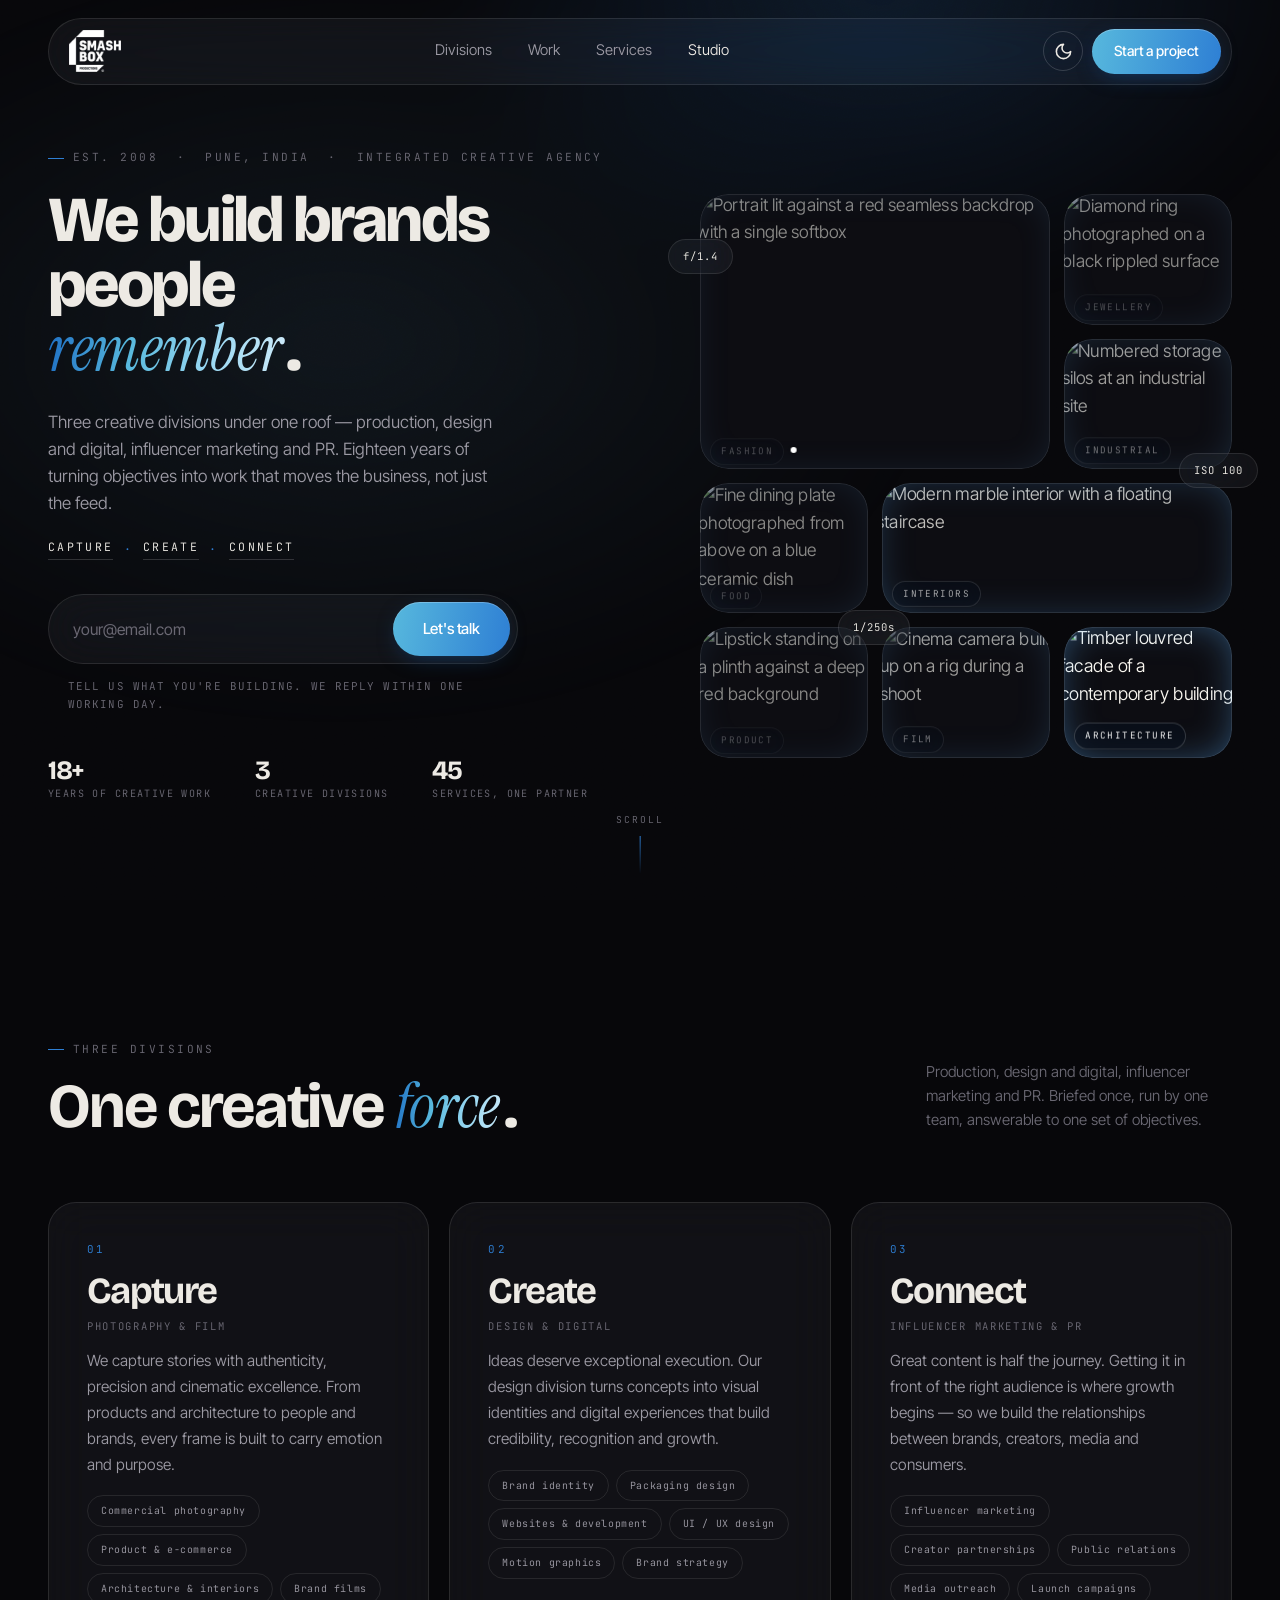
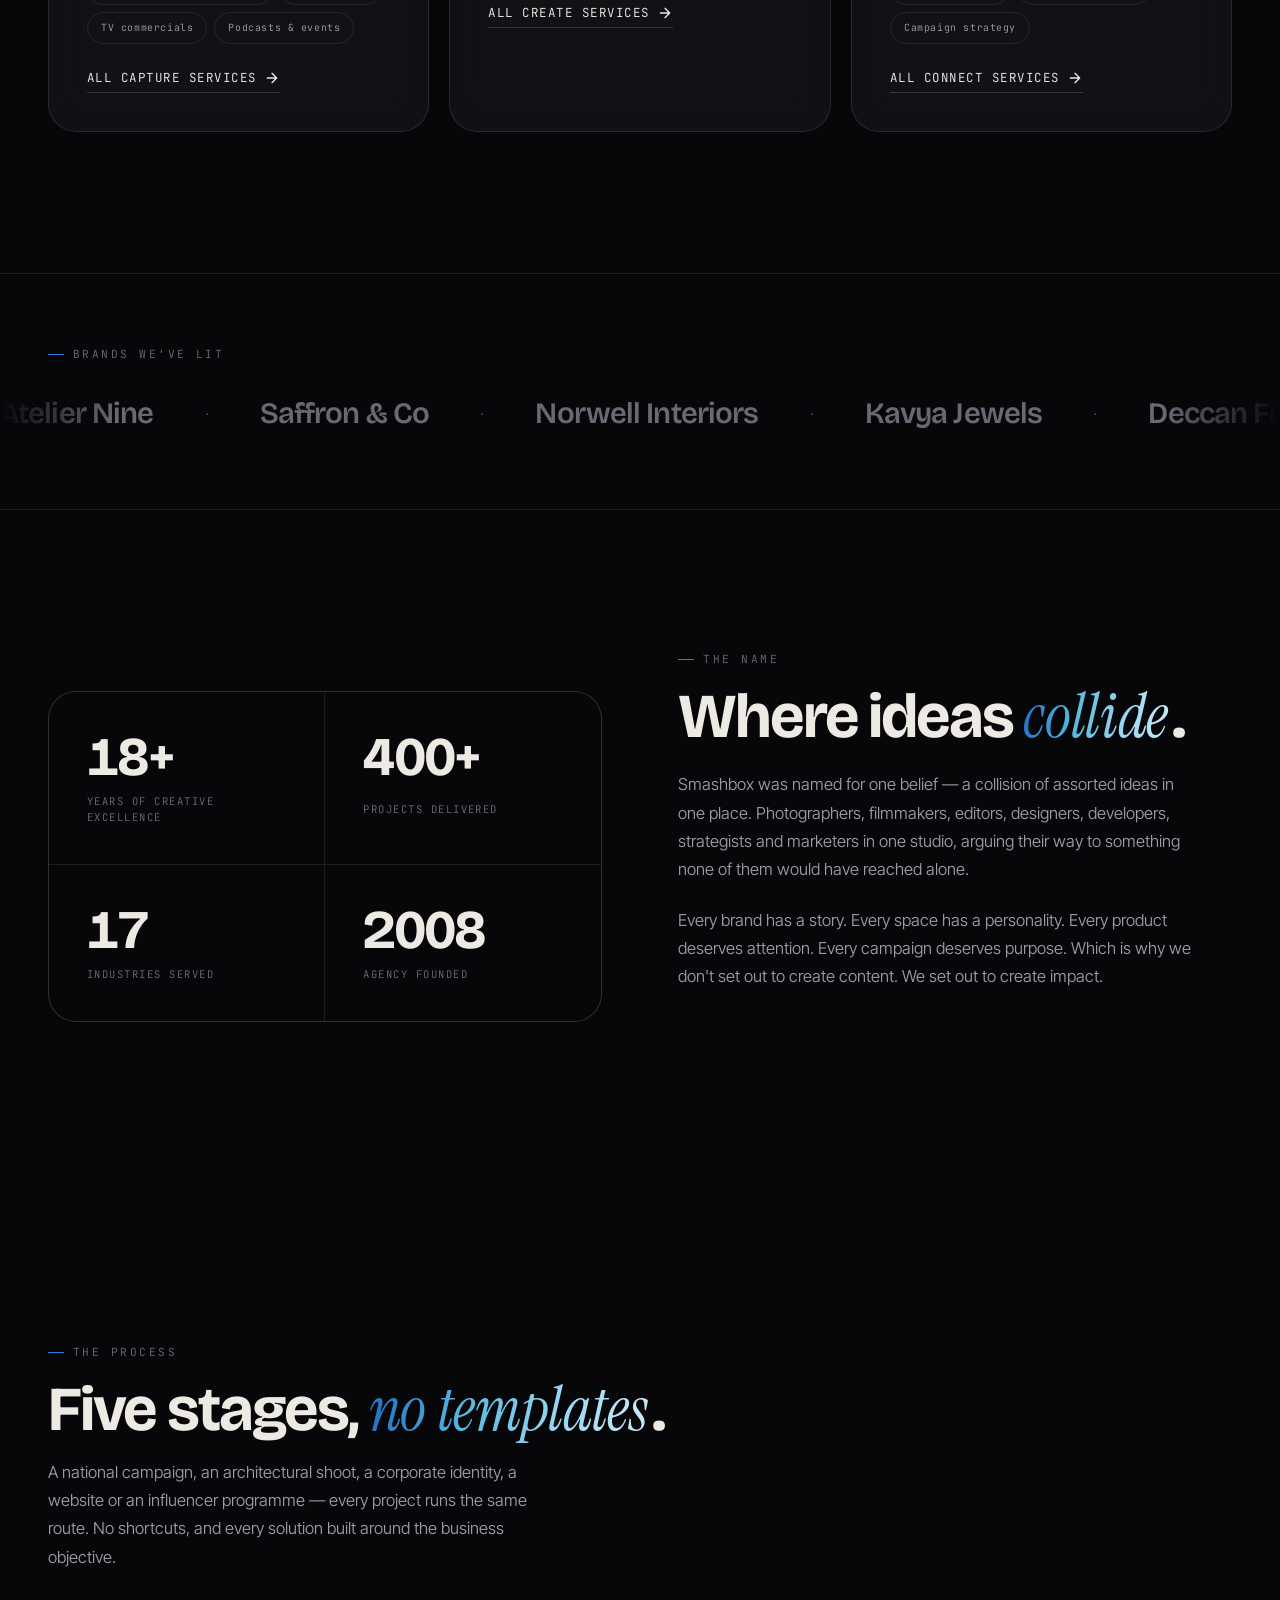
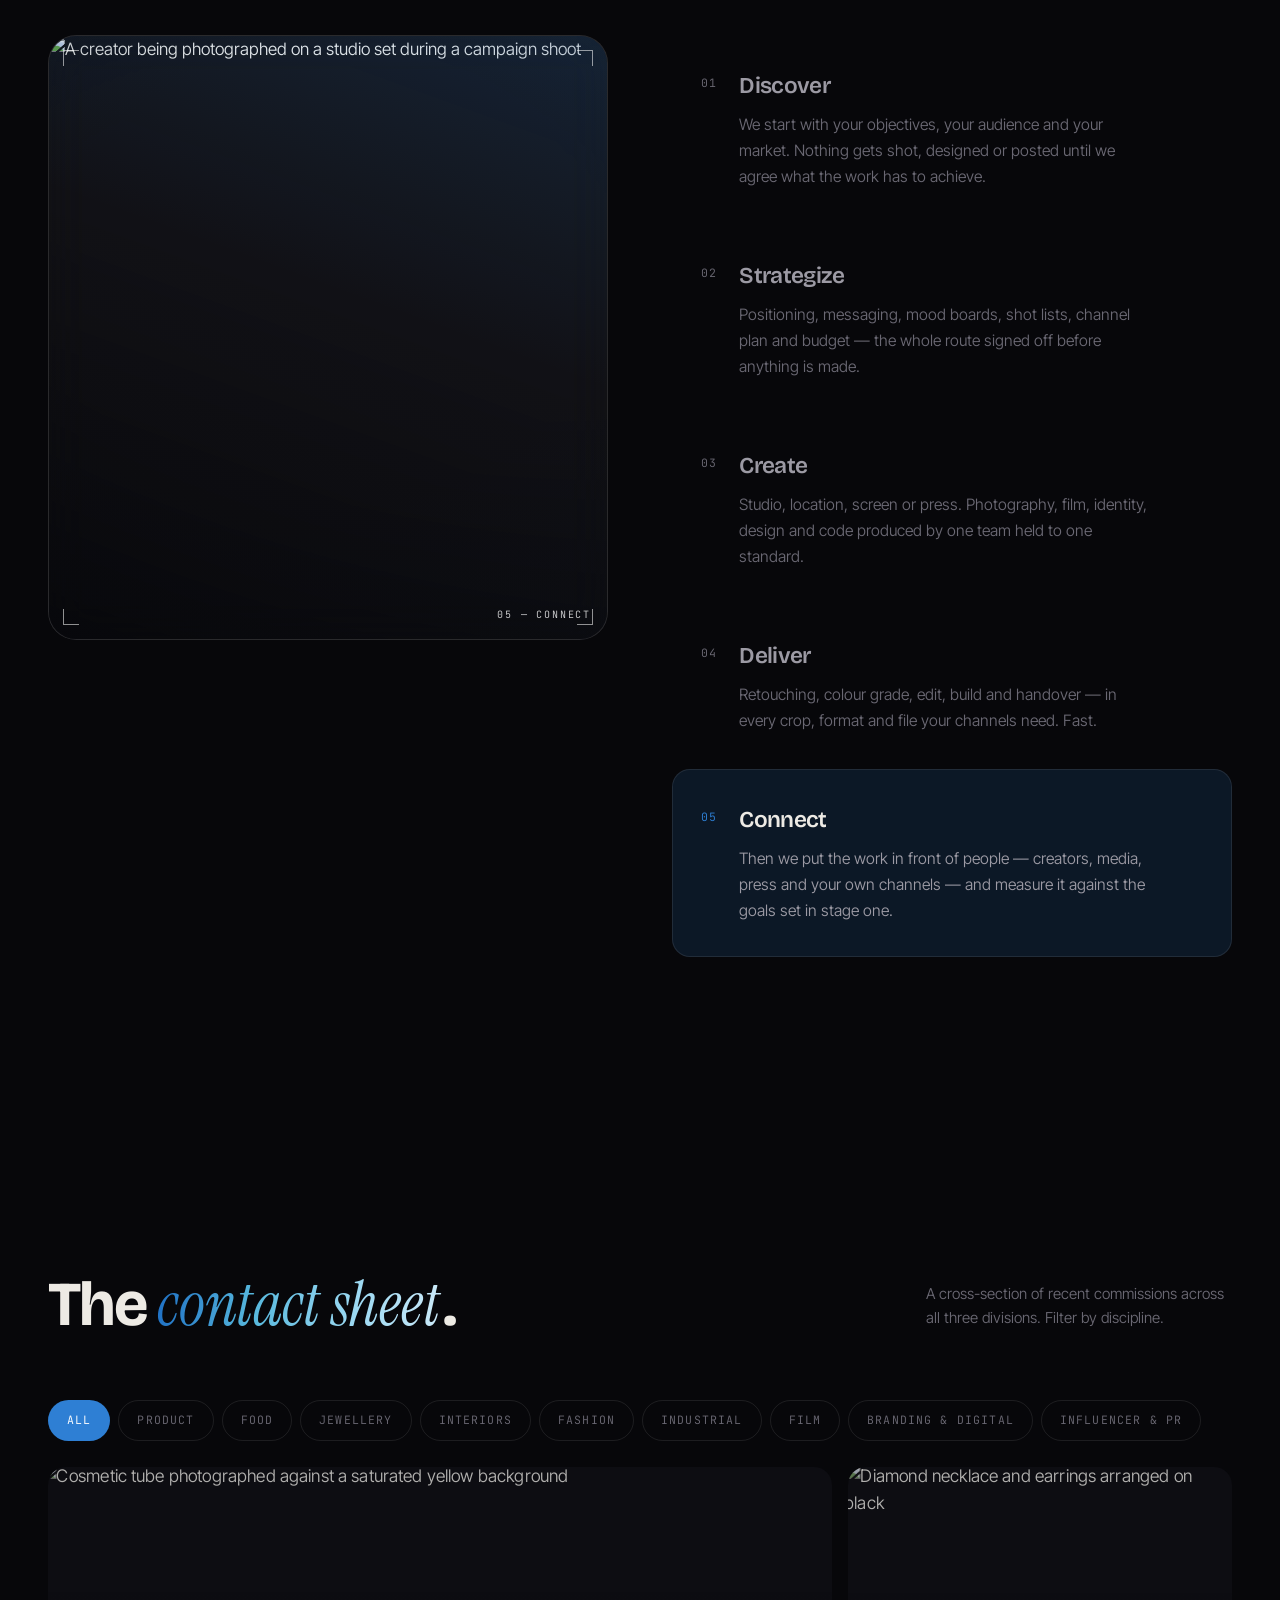
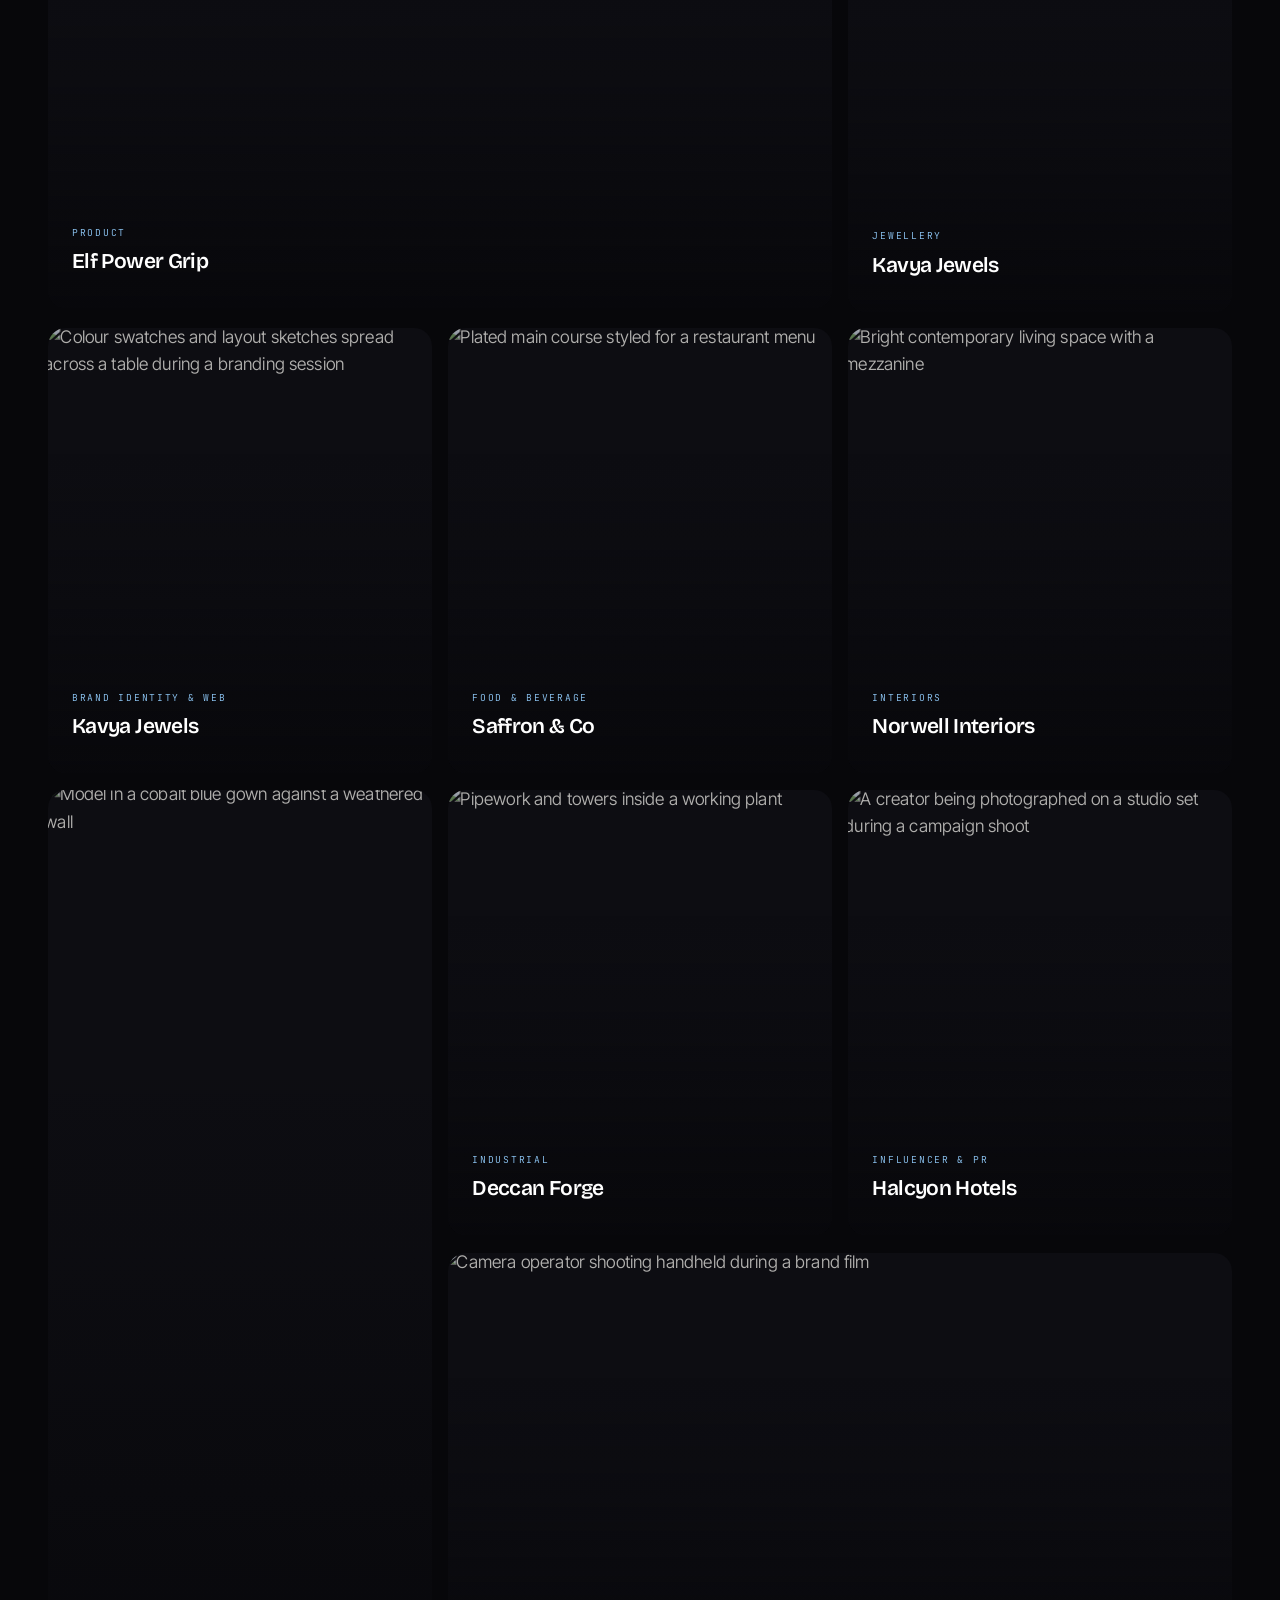
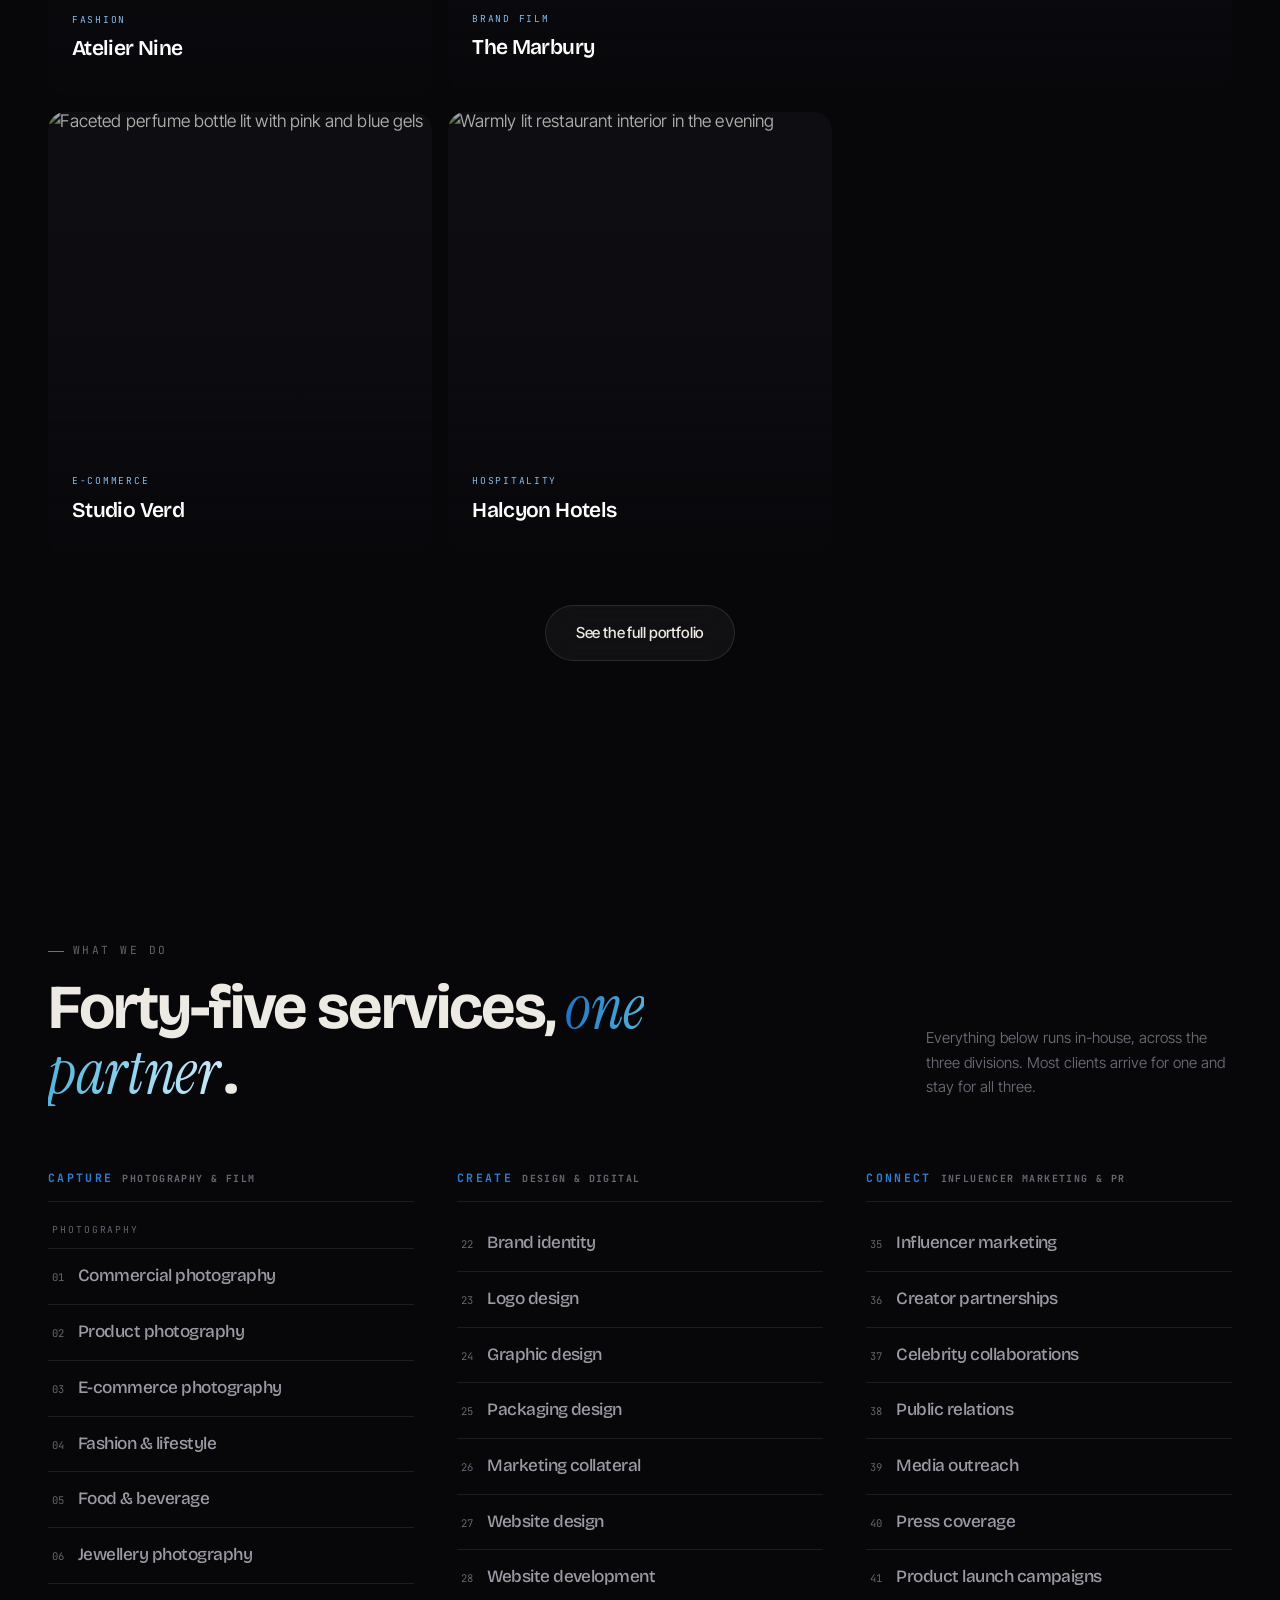
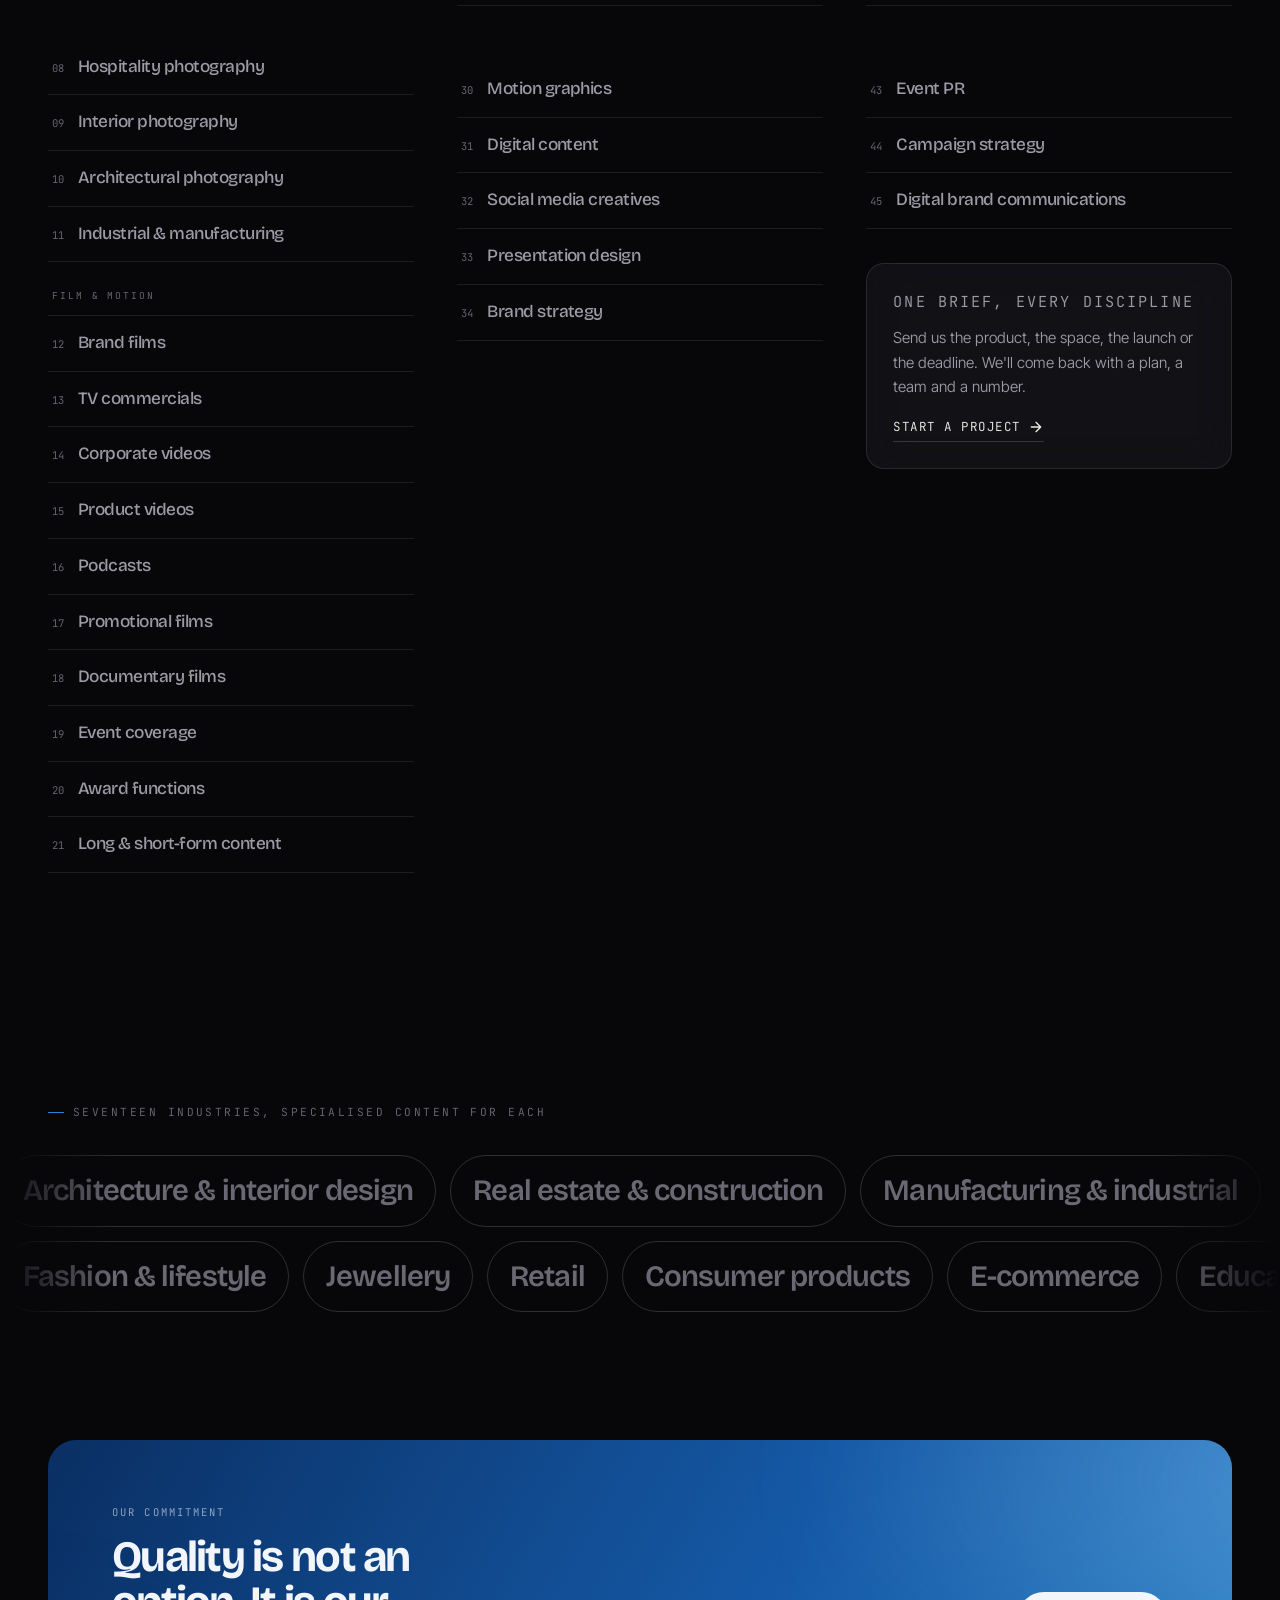
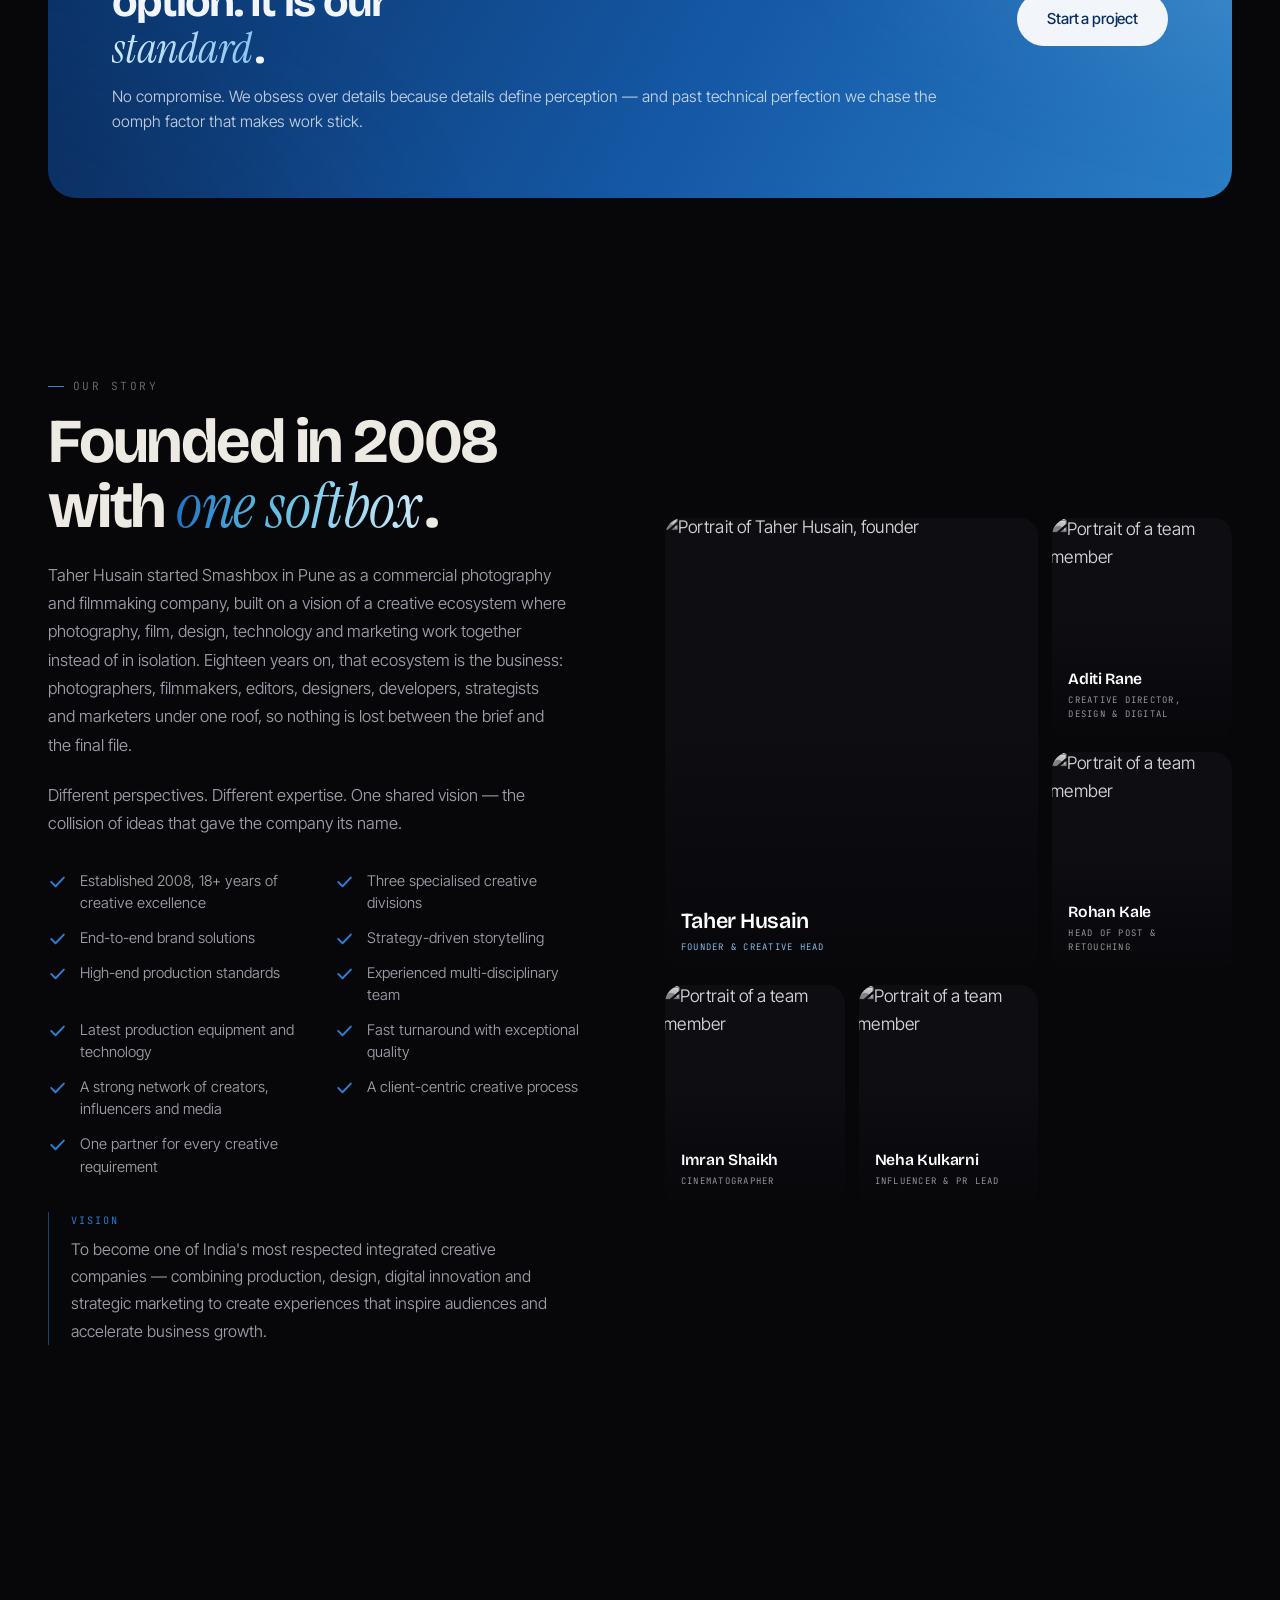
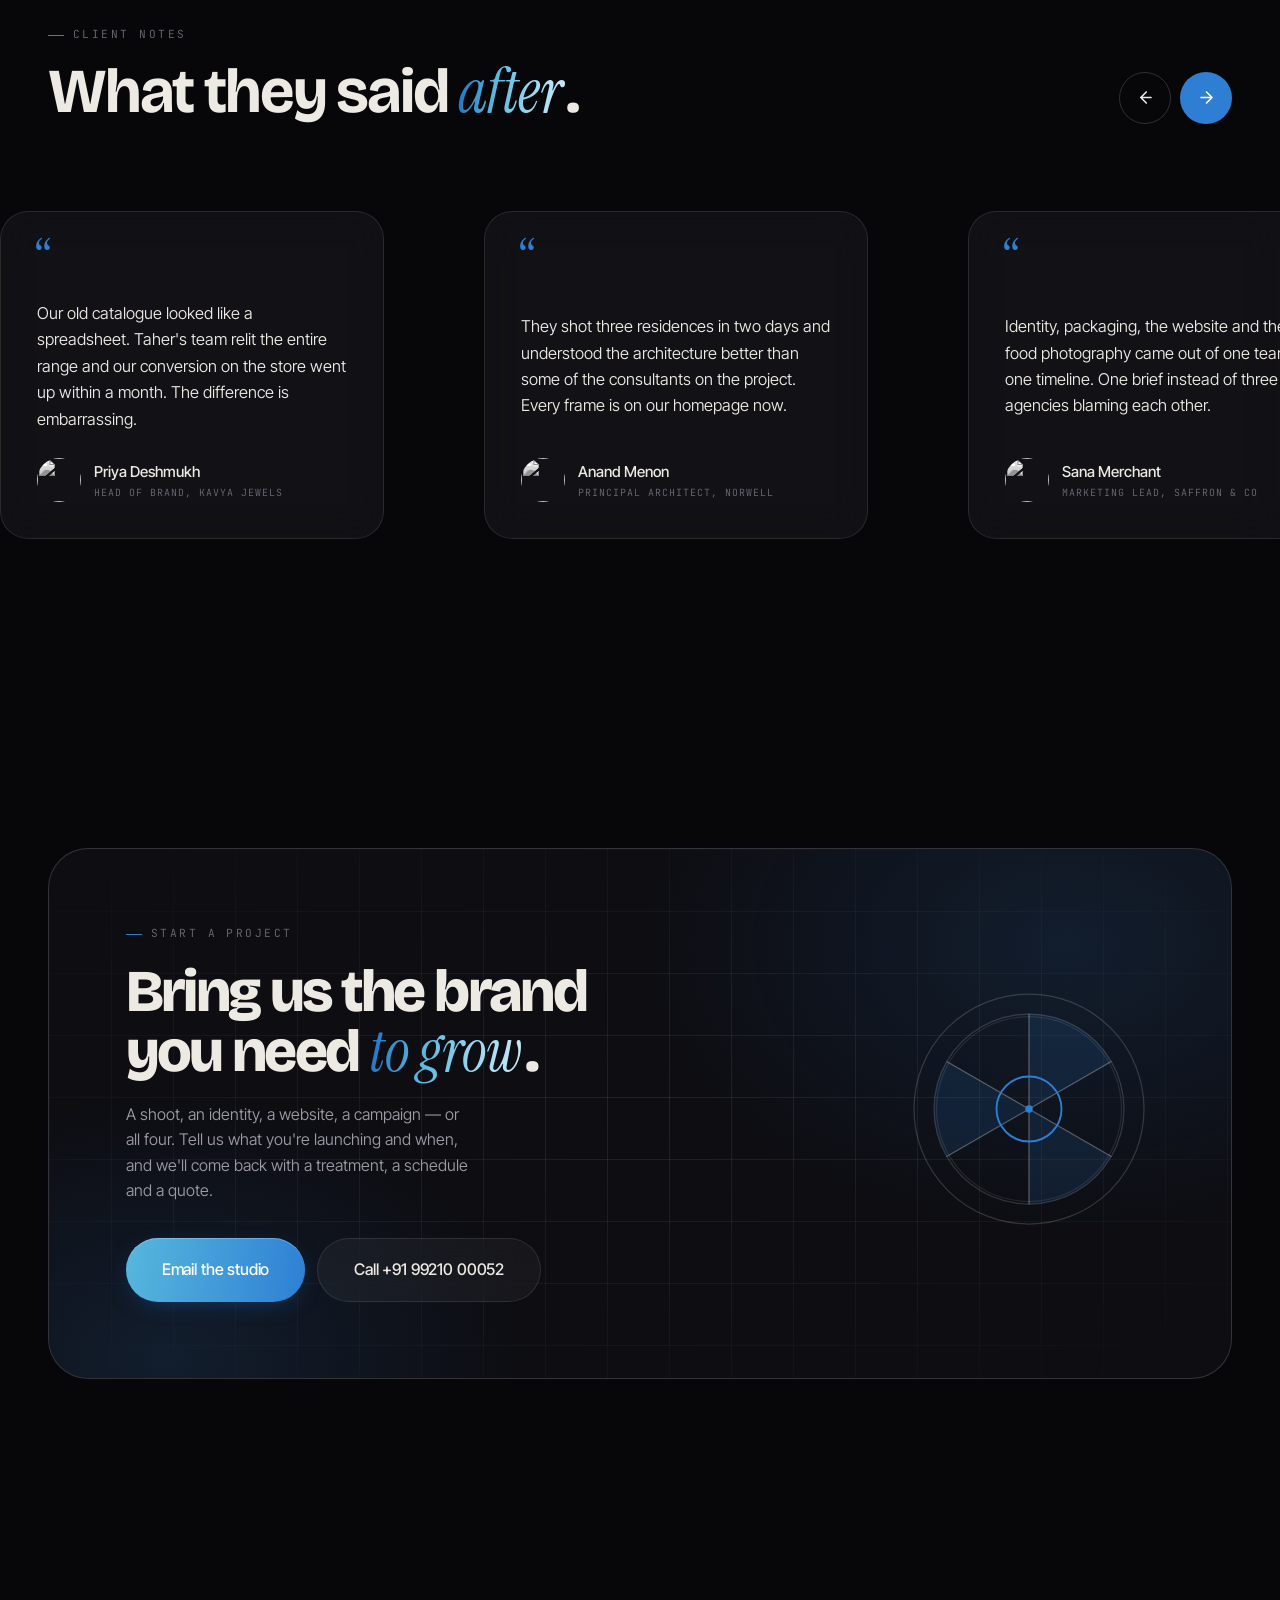
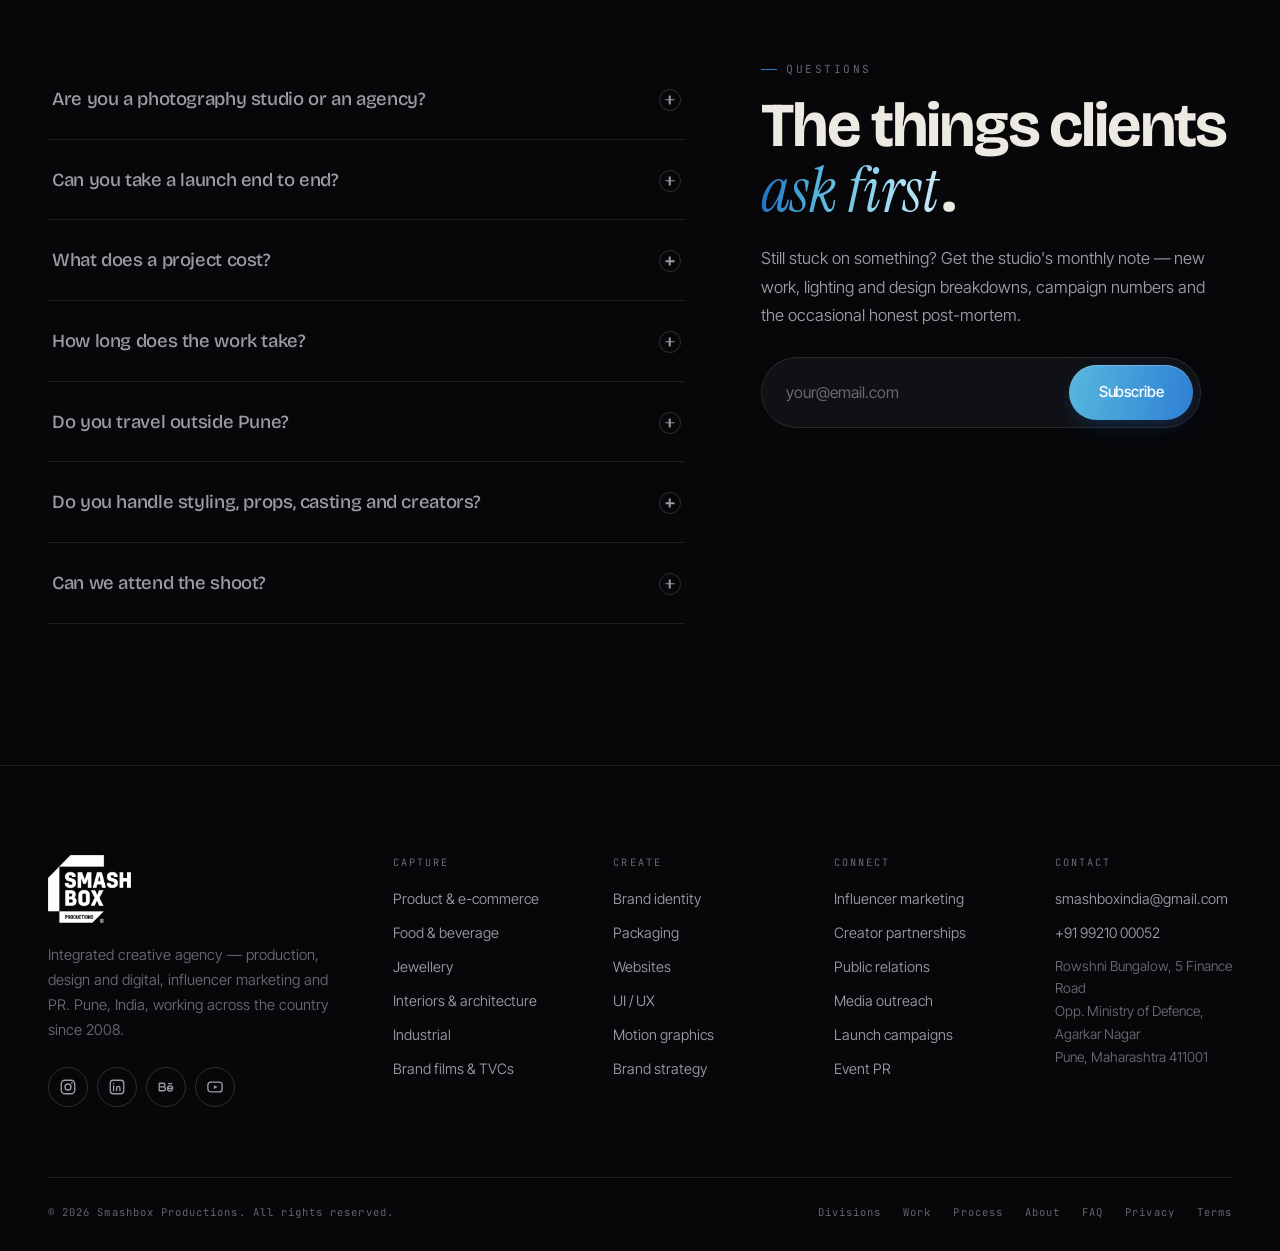
==== commit aa3674b5: "Add the Studio Desk dashboard and move the site to the client's server The site now lives on Cloud4H" ====
--- a/index.html
+++ b/index.html
@@ -144,6 +144,7 @@
 
       <form class="hero-form reveal" data-delay="2" id="heroForm" novalidate>
         <div class="field glass">
+        <input type="text" name="company" class="hp-field" tabindex="-1" autocomplete="off" aria-hidden="true">
           <input type="email" id="heroEmail" name="email" placeholder="your@email.com" aria-label="Your email address" required>
           <button class="btn btn-primary magnet" type="submit"><span>Let's talk</span></button>
         </div>
@@ -886,6 +887,7 @@
 
       <form class="sub-form reveal" data-delay="3" id="subForm" novalidate>
         <div class="field glass">
+        <input type="text" name="company" class="hp-field" tabindex="-1" autocomplete="off" aria-hidden="true">
           <input type="email" id="subEmail" placeholder="your@email.com" aria-label="Email address for the studio newsletter" required>
           <button class="btn btn-primary magnet" type="submit"><span>Subscribe</span></button>
         </div>
--- a/css/styles.css
+++ b/css/styles.css
@@ -1334,3 +1334,6 @@
   ::view-transition-old(root),
   ::view-transition-new(root){animation:none !important}
 }
+
+/* honeypot — off-screen for people, visible to bots */
+.hp-field{position:absolute!important;left:-9999px!important;width:1px!important;height:1px!important;opacity:0!important;pointer-events:none!important;}
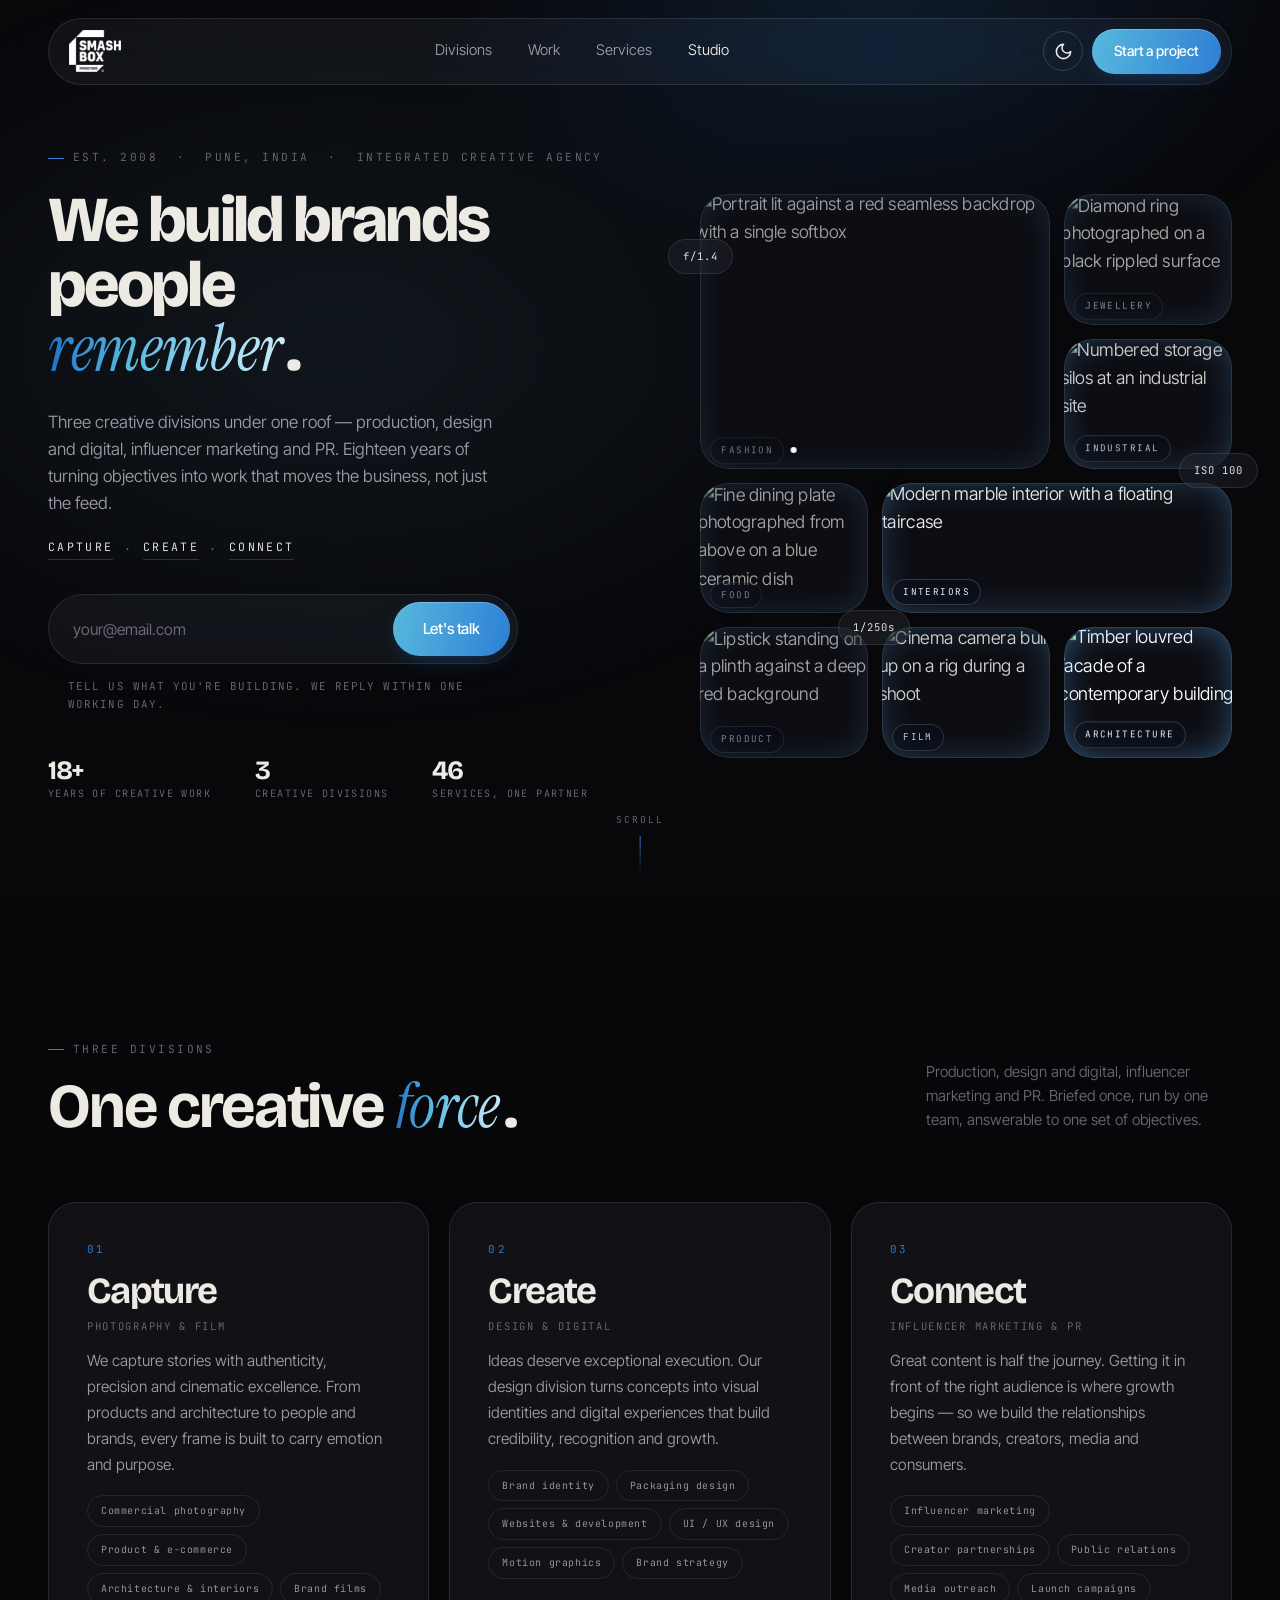
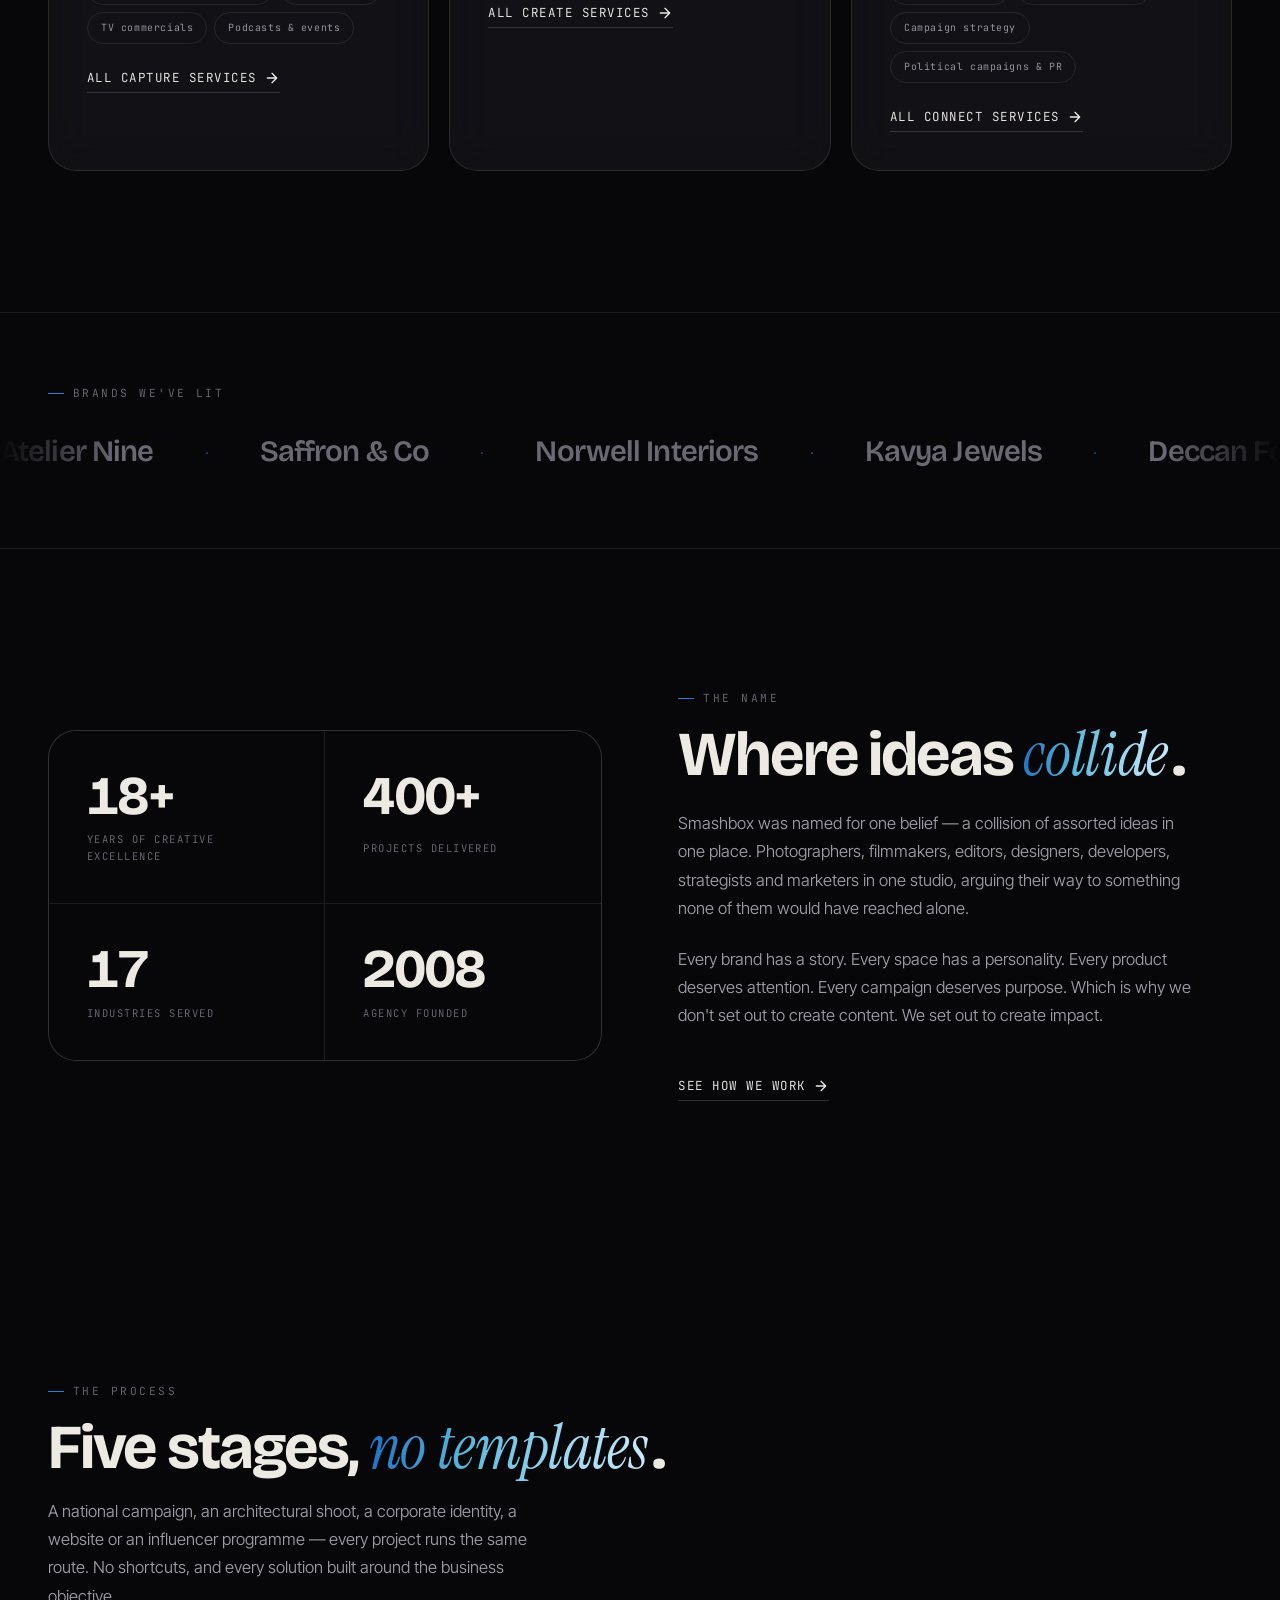
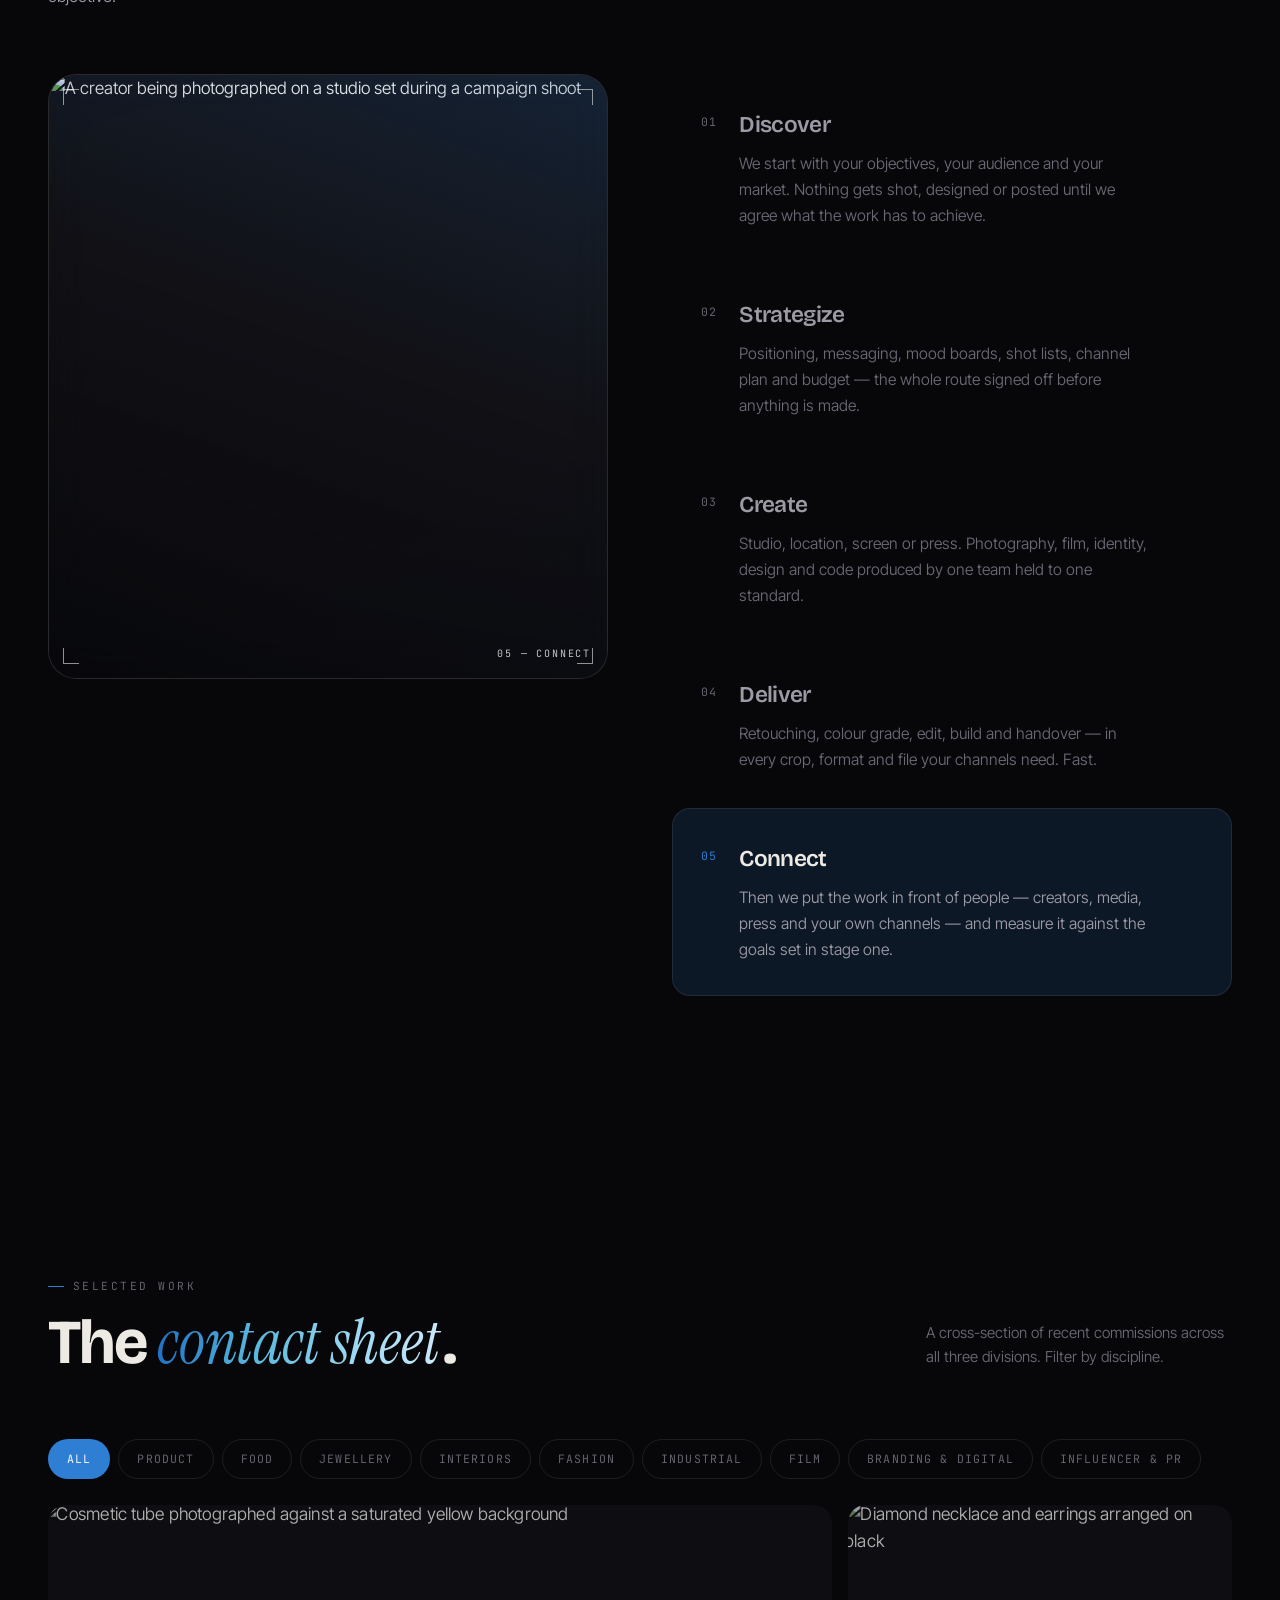
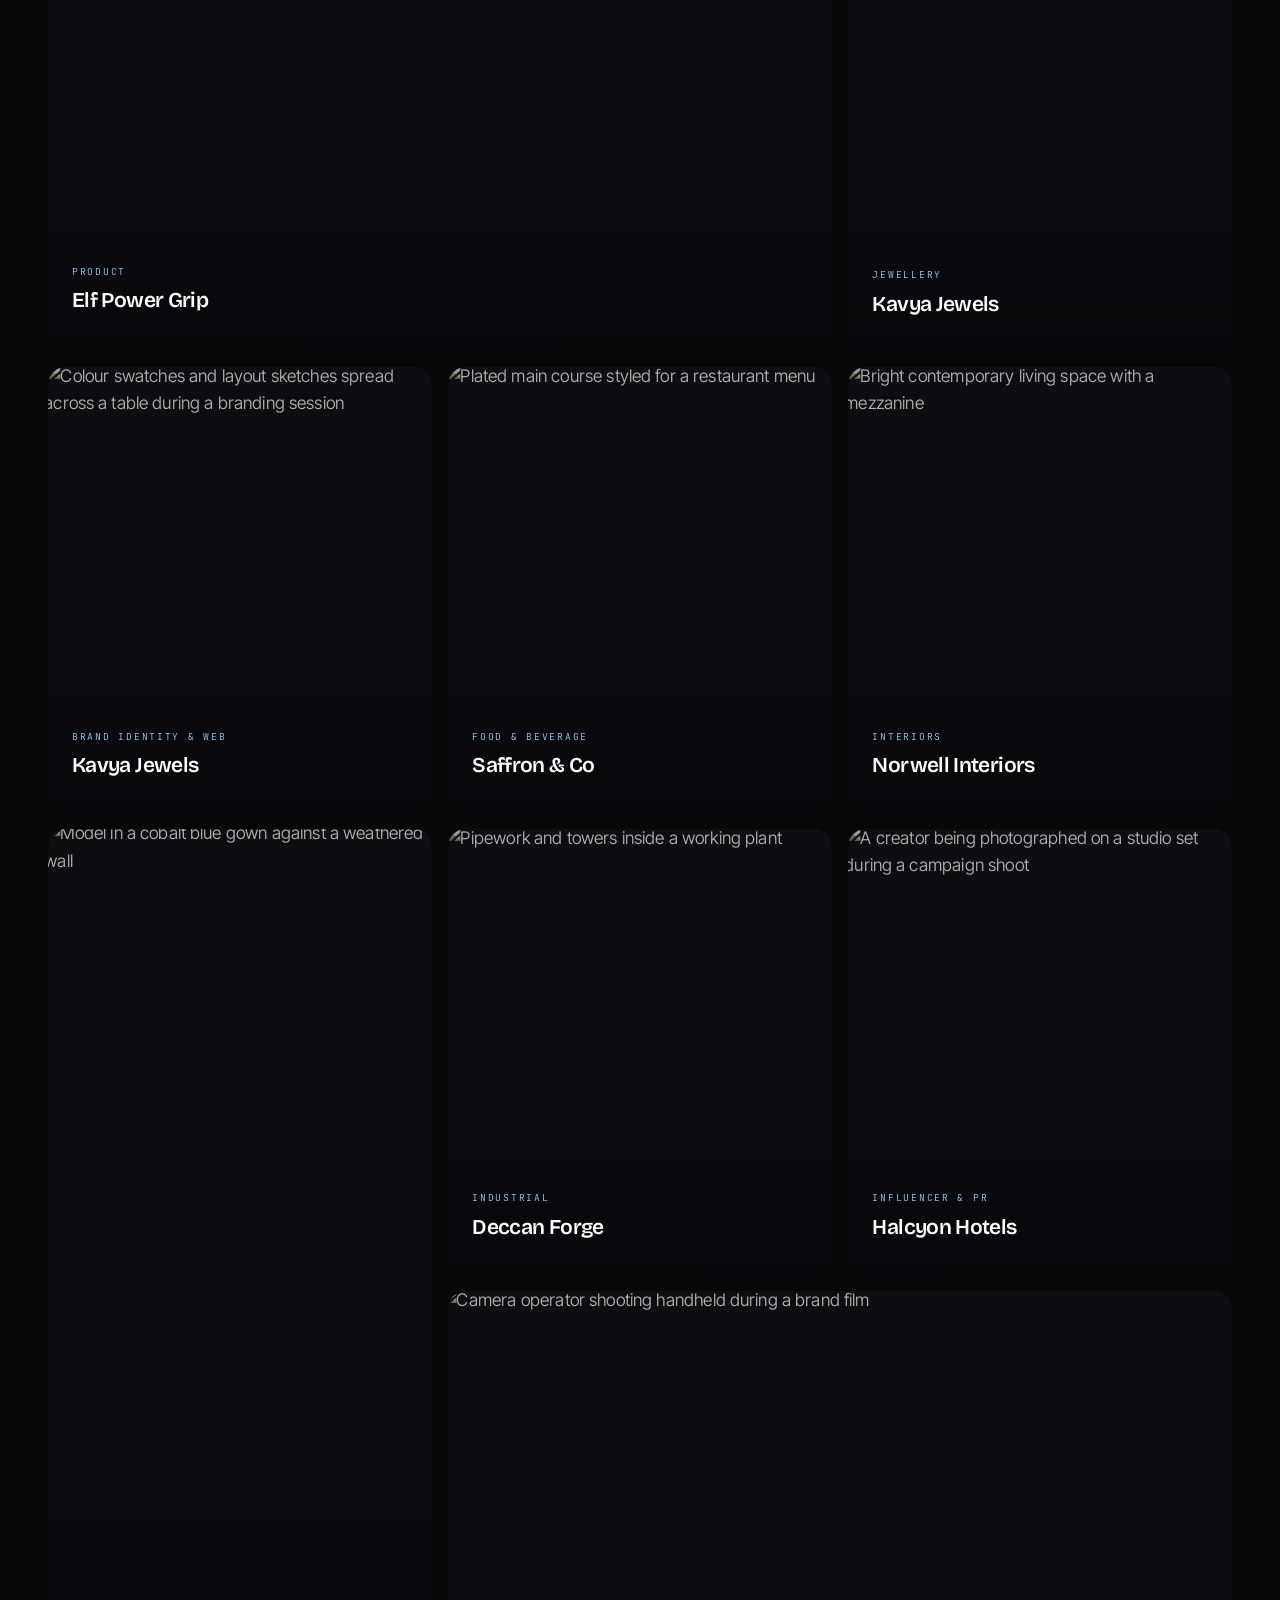
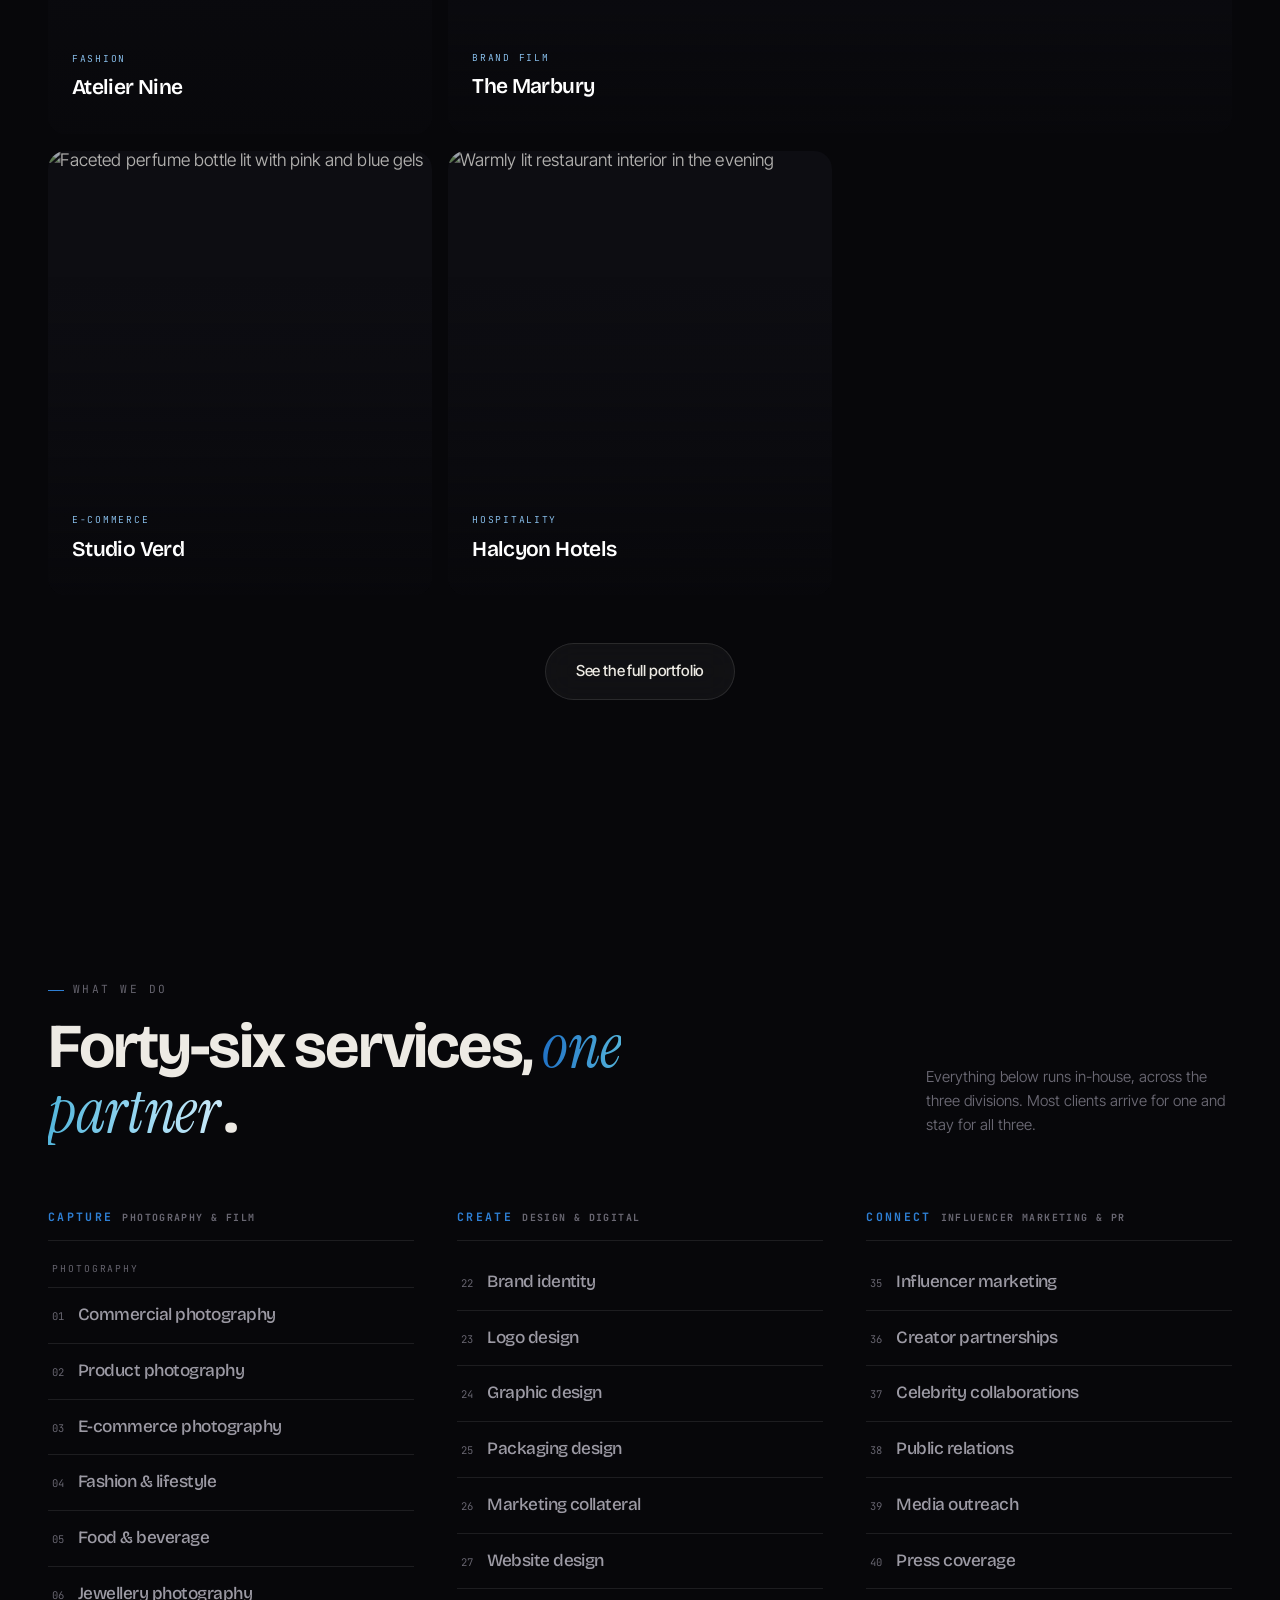
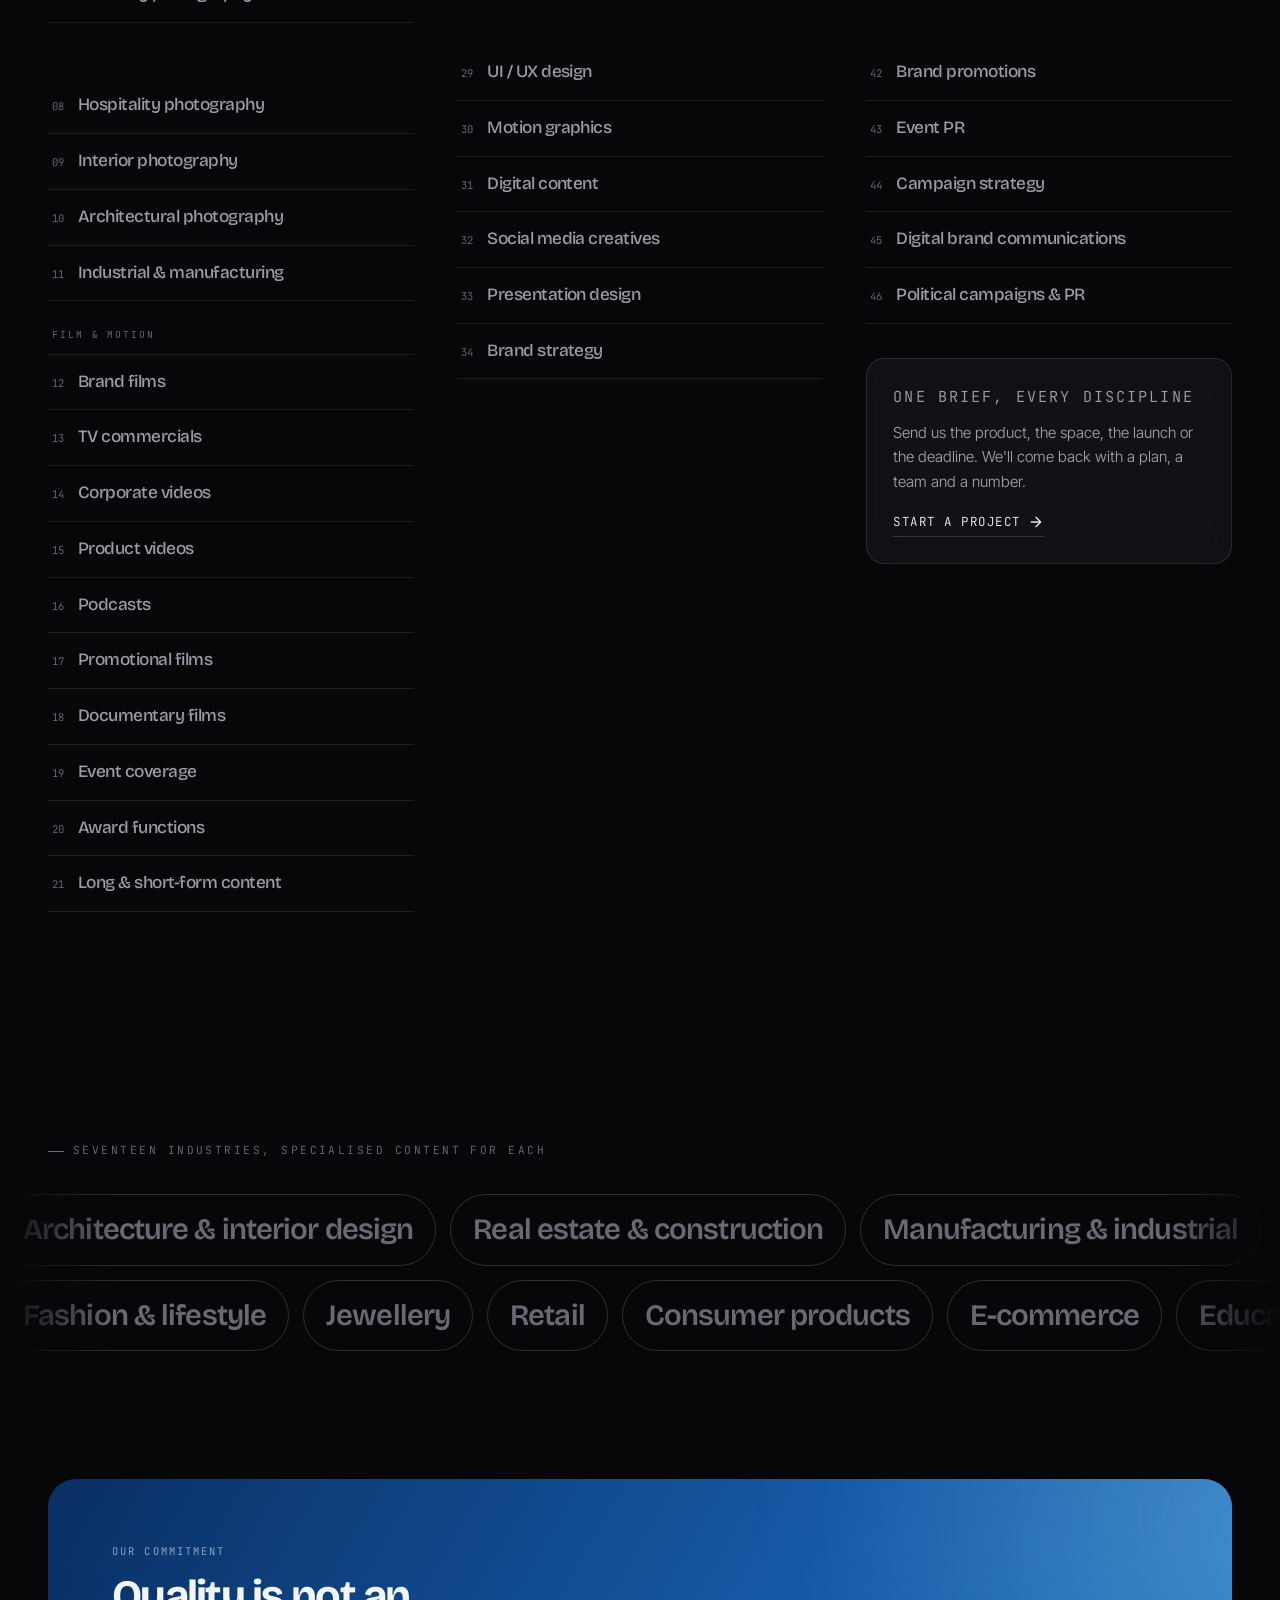
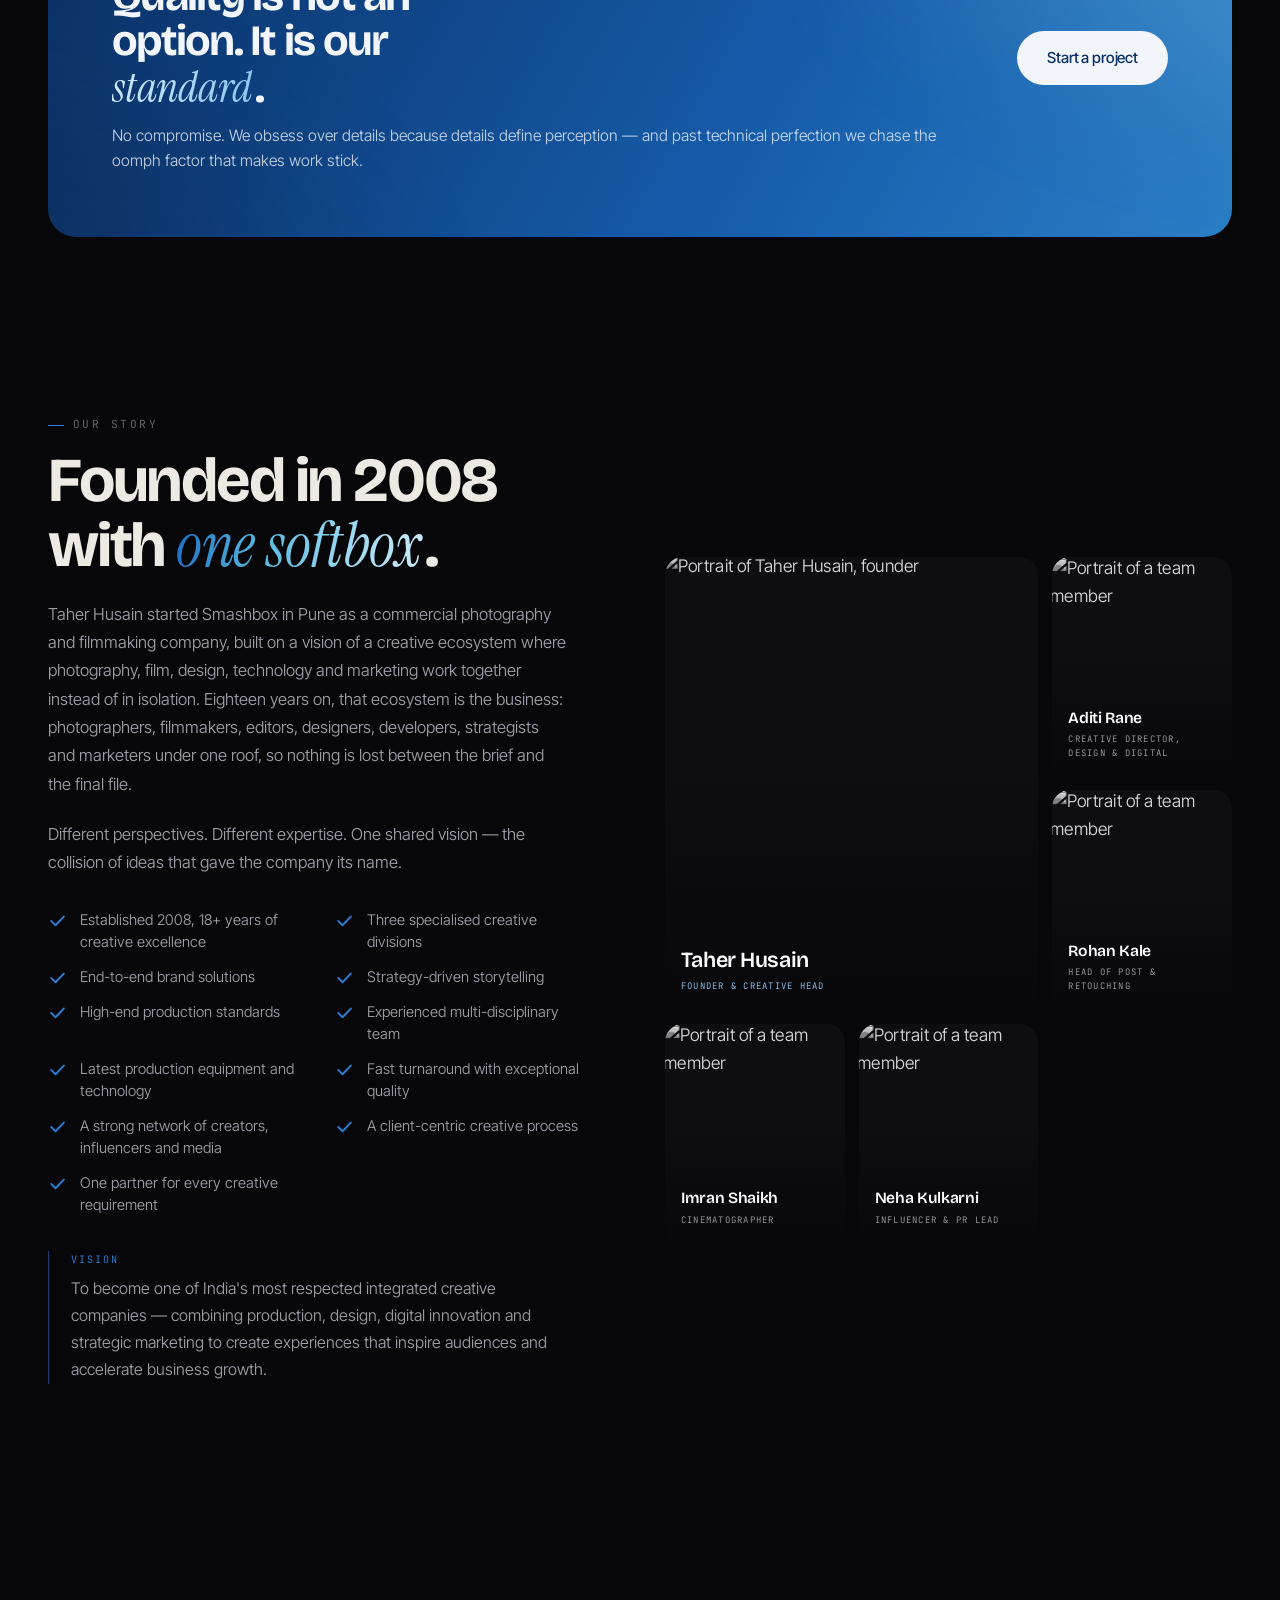
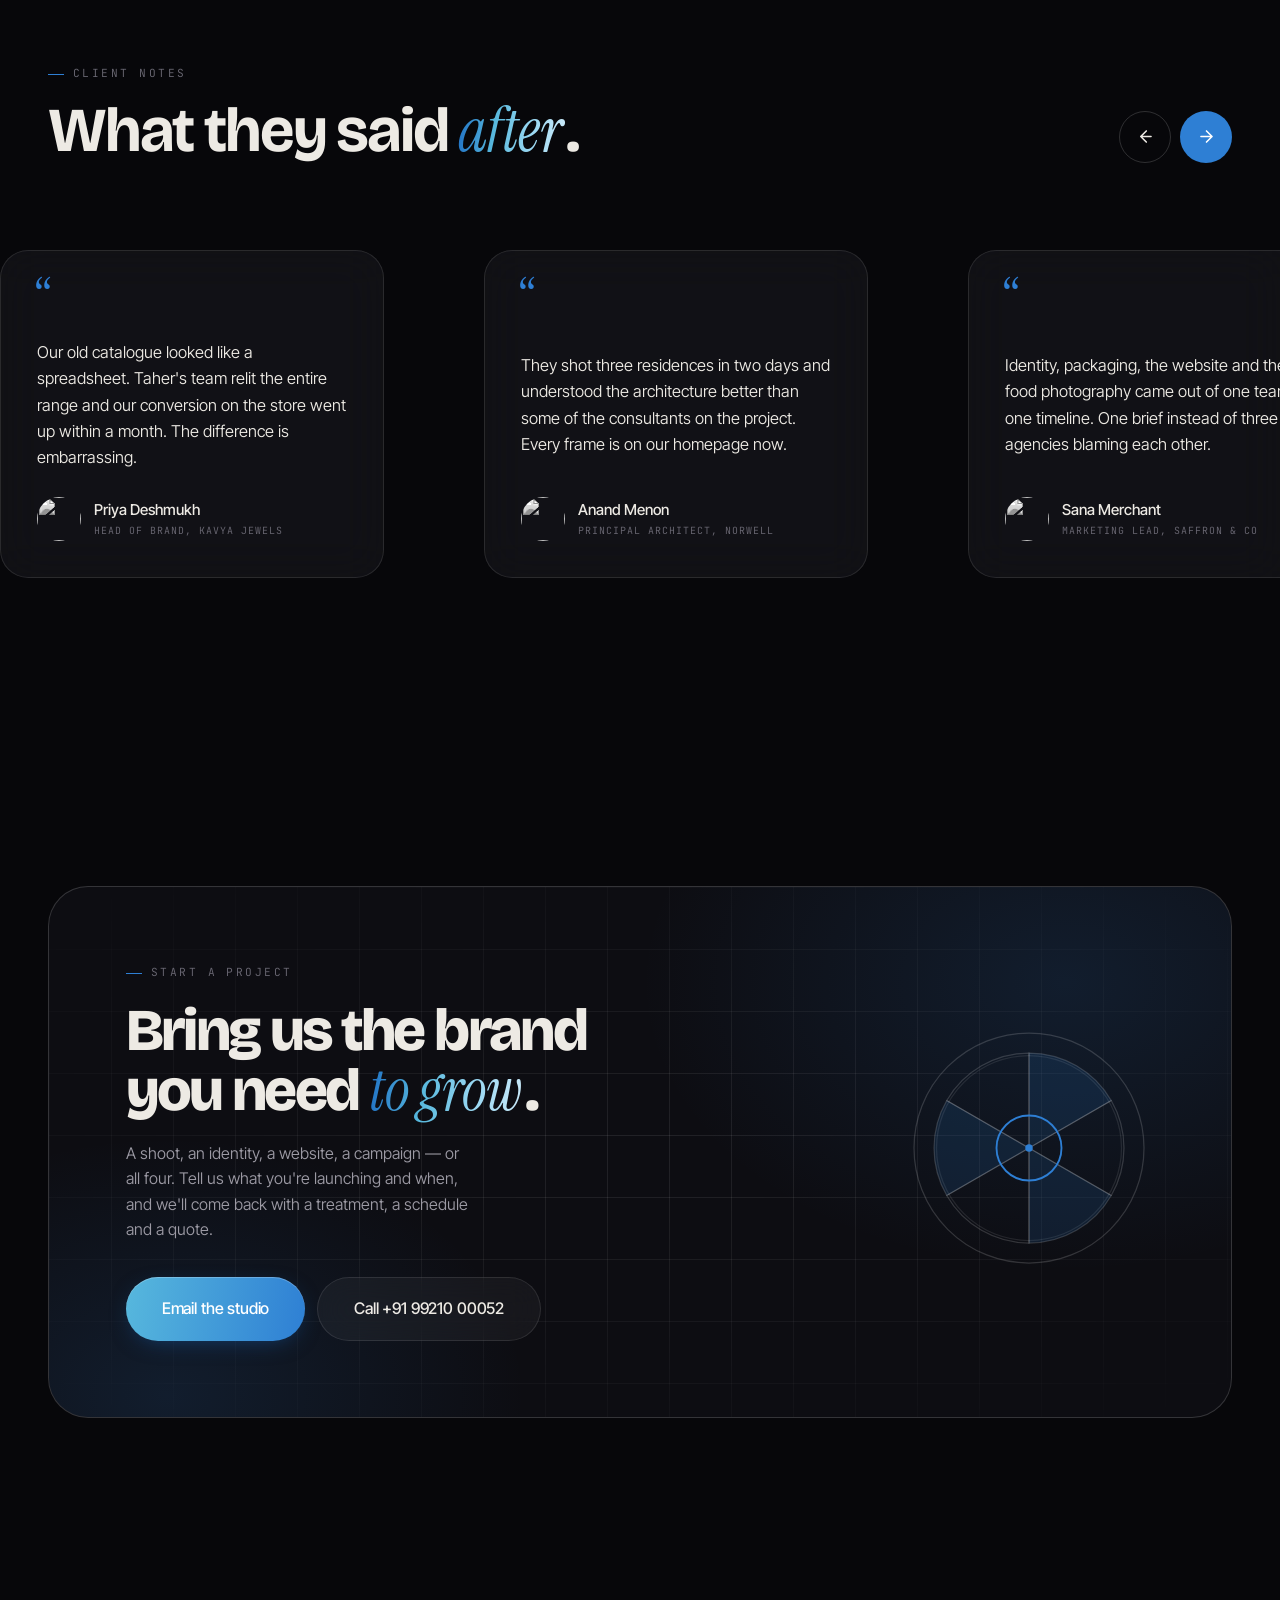
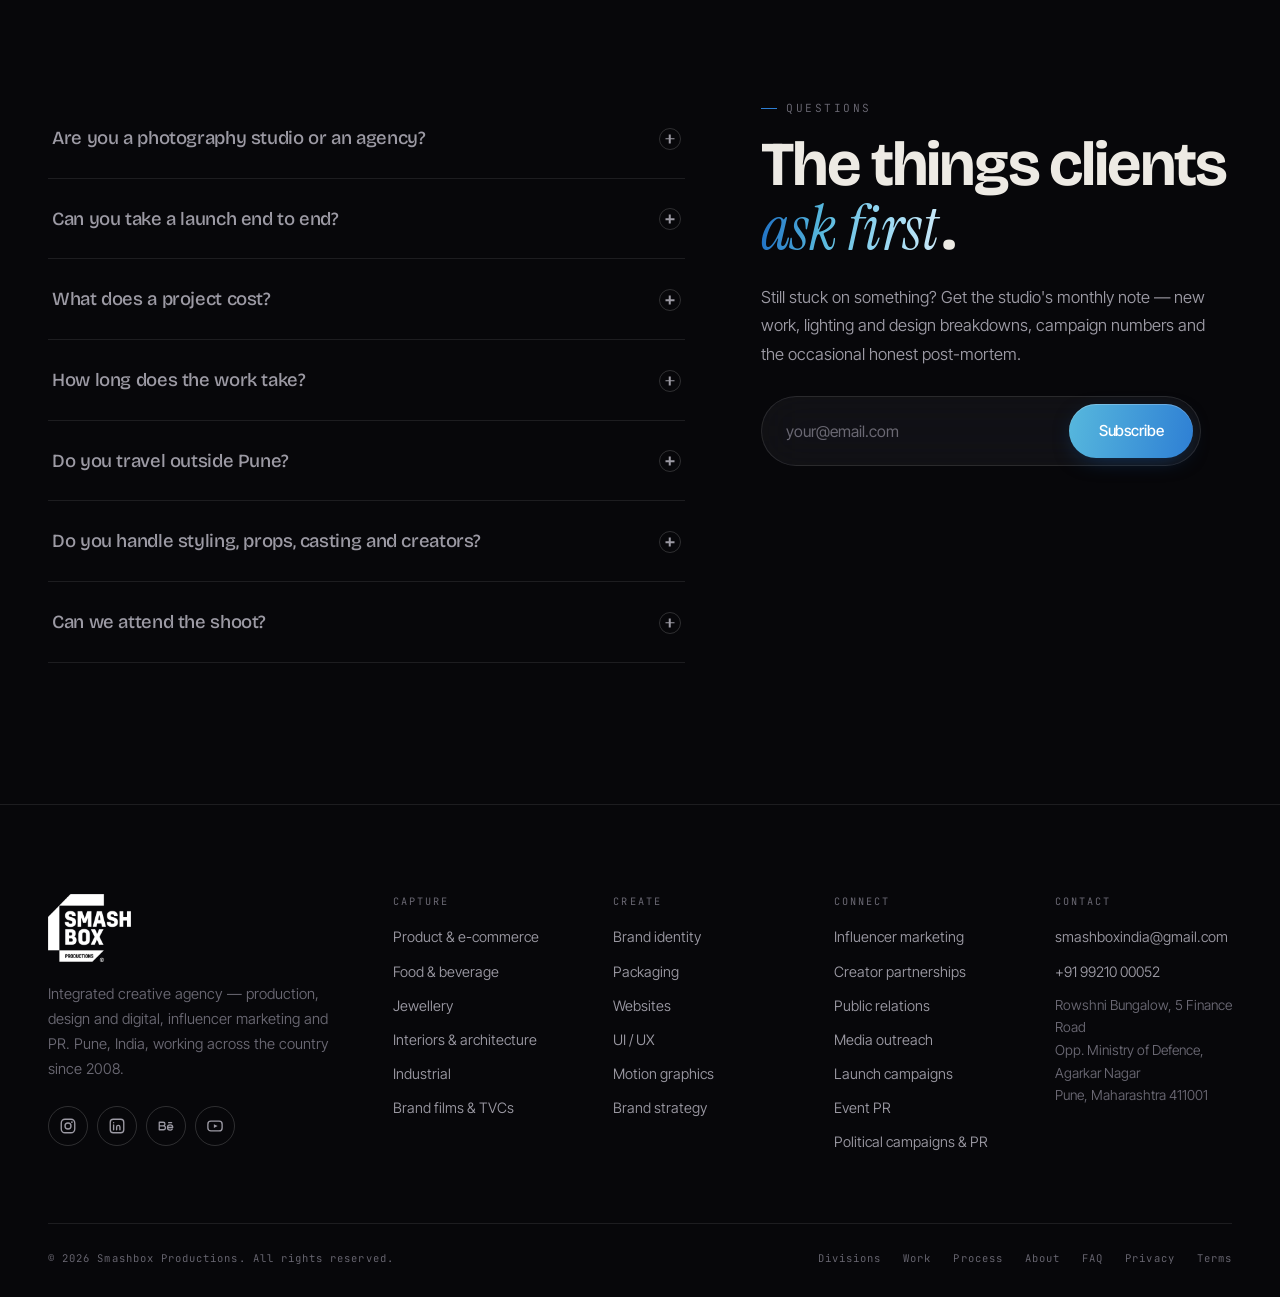
==== commit 332a44f1: "Client round: real favicon, political campaigns, editable client strip Three changes the client aske" ====
--- a/index.html
+++ b/index.html
@@ -23,8 +23,10 @@
 <link rel="preconnect" href="https://images.pexels.com" crossorigin>
 <link href="https://fonts.googleapis.com/css2?family=Bricolage+Grotesque:opsz,wght@12..96,400;12..96,600;12..96,700;12..96,800&family=Instrument+Serif:ital@0;1&family=Inter+Tight:wght@300;400;500;600&family=JetBrains+Mono:wght@400;500&display=swap" rel="stylesheet">
 <link rel="stylesheet" href="css/styles.css">
-<!-- favicon: the logo's chamfered-box silhouette -->
-<link rel="icon" href="data:image/svg+xml,%3Csvg xmlns='http://www.w3.org/2000/svg' viewBox='0 0 32 32'%3E%3Crect width='32' height='32' rx='7' fill='%2307070A'/%3E%3Cpath d='M13.5 5H27v22H5V13.5Z' fill='%23F4F0E8'/%3E%3Cpath d='M16.5 9.5H27v14H10.5V16Z' fill='%2307070A'/%3E%3C/svg%3E">
+<!-- favicon: the client's light lockup on the brand near-black -->
+<link rel="icon" type="image/png" sizes="32x32" href="img/favicon-32.png">
+<link rel="icon" type="image/png" sizes="512x512" href="img/favicon-512.png">
+<link rel="apple-touch-icon" sizes="180x180" href="img/favicon-180.png">
 </head>
 <body>
 
@@ -154,7 +156,7 @@
       <ul class="hero-facts reveal" data-delay="3">
         <li><b>18+</b><span>years of creative work</span></li>
         <li><b>3</b><span>creative divisions</span></li>
-        <li><b>45</b><span>services, one partner</span></li>
+        <li><b>46</b><span>services, one partner</span></li>
       </ul>
     </div>
 
@@ -282,6 +284,7 @@
           <li>Media outreach</li>
           <li>Launch campaigns</li>
           <li>Campaign strategy</li>
+          <li>Political campaigns &amp; PR</li>
         </ul>
         <a class="link-arrow" href="#services">All connect services
           <svg viewBox="0 0 24 24" aria-hidden="true"><path d="M5 12h13M12 5l7 7-7 7" fill="none" stroke="currentColor" stroke-width="2" stroke-linecap="round" stroke-linejoin="round"/></svg>
@@ -296,9 +299,9 @@
   <div class="wrap clients-head">
     <p class="eyebrow reveal"><span class="eyebrow-dot"></span>Brands we've lit</p>
   </div>
-  <!-- PLACEHOLDER wordmarks — replace with real client logos -->
+  <!-- Client wordmarks. Edited from the dashboard: Studio Desk > Clients. -->
   <div class="marquee" data-marquee>
-    <div class="marquee-track">
+    <div class="marquee-track" data-cms-list="clients">
       <span>Atelier&nbsp;Nine</span><i>·</i><span>Saffron&nbsp;&amp;&nbsp;Co</span><i>·</i><span>Norwell&nbsp;Interiors</span><i>·</i><span>Kavya&nbsp;Jewels</span><i>·</i><span>Deccan&nbsp;Forge</span><i>·</i><span>The&nbsp;Marbury</span><i>·</i><span>Studio&nbsp;Verd</span><i>·</i><span>Halcyon&nbsp;Hotels</span><i>·</i>
       <span>Atelier&nbsp;Nine</span><i>·</i><span>Saffron&nbsp;&amp;&nbsp;Co</span><i>·</i><span>Norwell&nbsp;Interiors</span><i>·</i><span>Kavya&nbsp;Jewels</span><i>·</i><span>Deccan&nbsp;Forge</span><i>·</i><span>The&nbsp;Marbury</span><i>·</i><span>Studio&nbsp;Verd</span><i>·</i><span>Halcyon&nbsp;Hotels</span><i>·</i>
     </div>
@@ -557,7 +560,7 @@
     <div class="section-head section-head--row">
       <div>
         <p class="eyebrow reveal"><span class="eyebrow-dot"></span>What we do</p>
-        <h2 class="h2 reveal" data-delay="1">Forty-five services, <em>one partner</em>.</h2>
+        <h2 class="h2 reveal" data-delay="1">Forty-six services, <em>one partner</em>.</h2>
       </div>
       <p class="section-note reveal" data-delay="2">Everything below runs in-house, across the three divisions. Most clients arrive for one and stay for all three.</p>
     </div>
@@ -626,6 +629,7 @@
           <li class="svc reveal" data-img="https://images.pexels.com/photos/14036253/pexels-photo-14036253.jpeg?auto=compress&cs=tinysrgb&w=600"><span class="svc-n">43</span><span class="svc-name">Event PR</span></li>
           <li class="svc reveal" data-img="https://images.pexels.com/photos/6322363/pexels-photo-6322363.jpeg?auto=compress&cs=tinysrgb&w=600"><span class="svc-n">44</span><span class="svc-name">Campaign strategy</span></li>
           <li class="svc reveal" data-img="https://images.pexels.com/photos/9853347/pexels-photo-9853347.jpeg?auto=compress&cs=tinysrgb&w=600"><span class="svc-n">45</span><span class="svc-name">Digital brand communications</span></li>
+          <li class="svc reveal" data-img="https://images.pexels.com/photos/6322363/pexels-photo-6322363.jpeg?auto=compress&cs=tinysrgb&w=600"><span class="svc-n">46</span><span class="svc-name">Political campaigns &amp; PR</span></li>
         </ul>
 
         <div class="svc-card glass reveal" data-delay="2">
@@ -925,7 +929,7 @@
       </div>
       <div class="foot-col">
         <h4>Connect</h4>
-        <a href="#services">Influencer marketing</a><a href="#services">Creator partnerships</a><a href="#services">Public relations</a><a href="#services">Media outreach</a><a href="#services">Launch campaigns</a><a href="#services">Event PR</a>
+        <a href="#services">Influencer marketing</a><a href="#services">Creator partnerships</a><a href="#services">Public relations</a><a href="#services">Media outreach</a><a href="#services">Launch campaigns</a><a href="#services">Event PR</a><a href="#services">Political campaigns &amp; PR</a>
       </div>
       <div class="foot-col">
         <h4>Contact</h4>
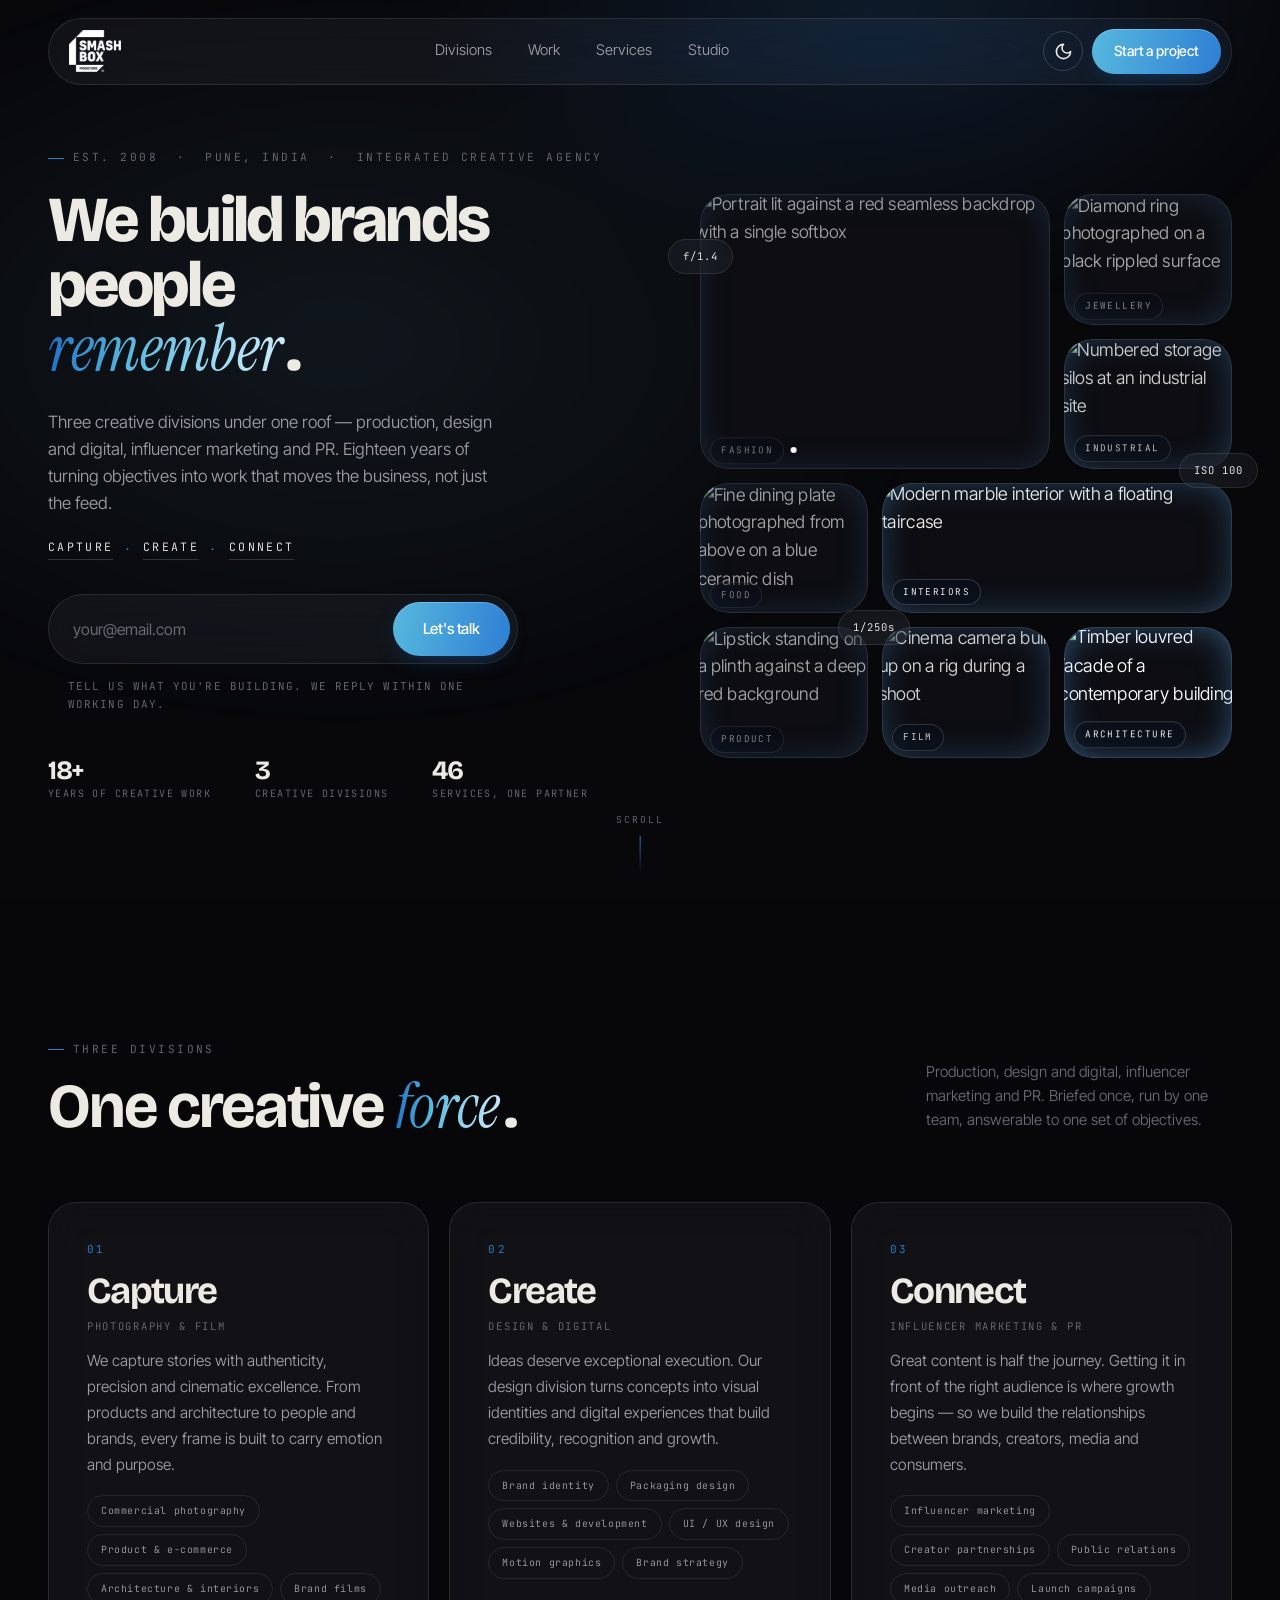
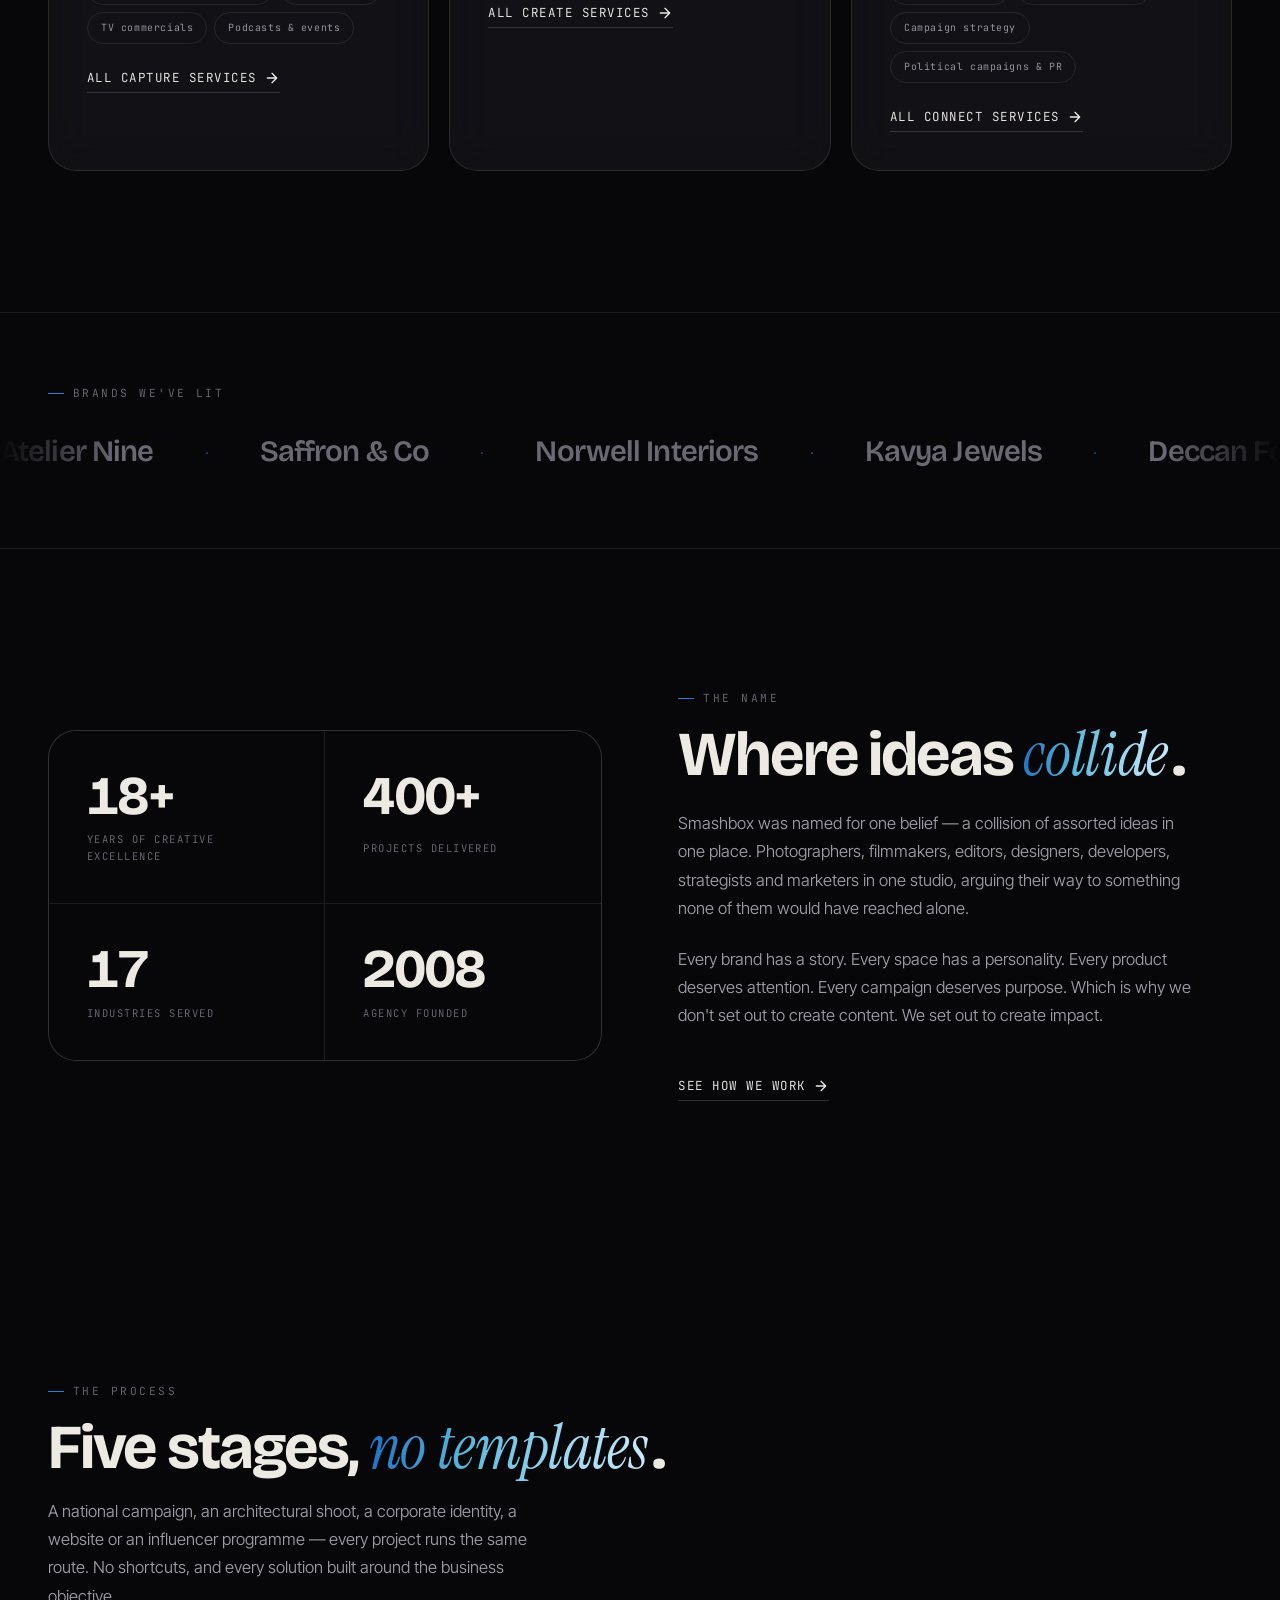
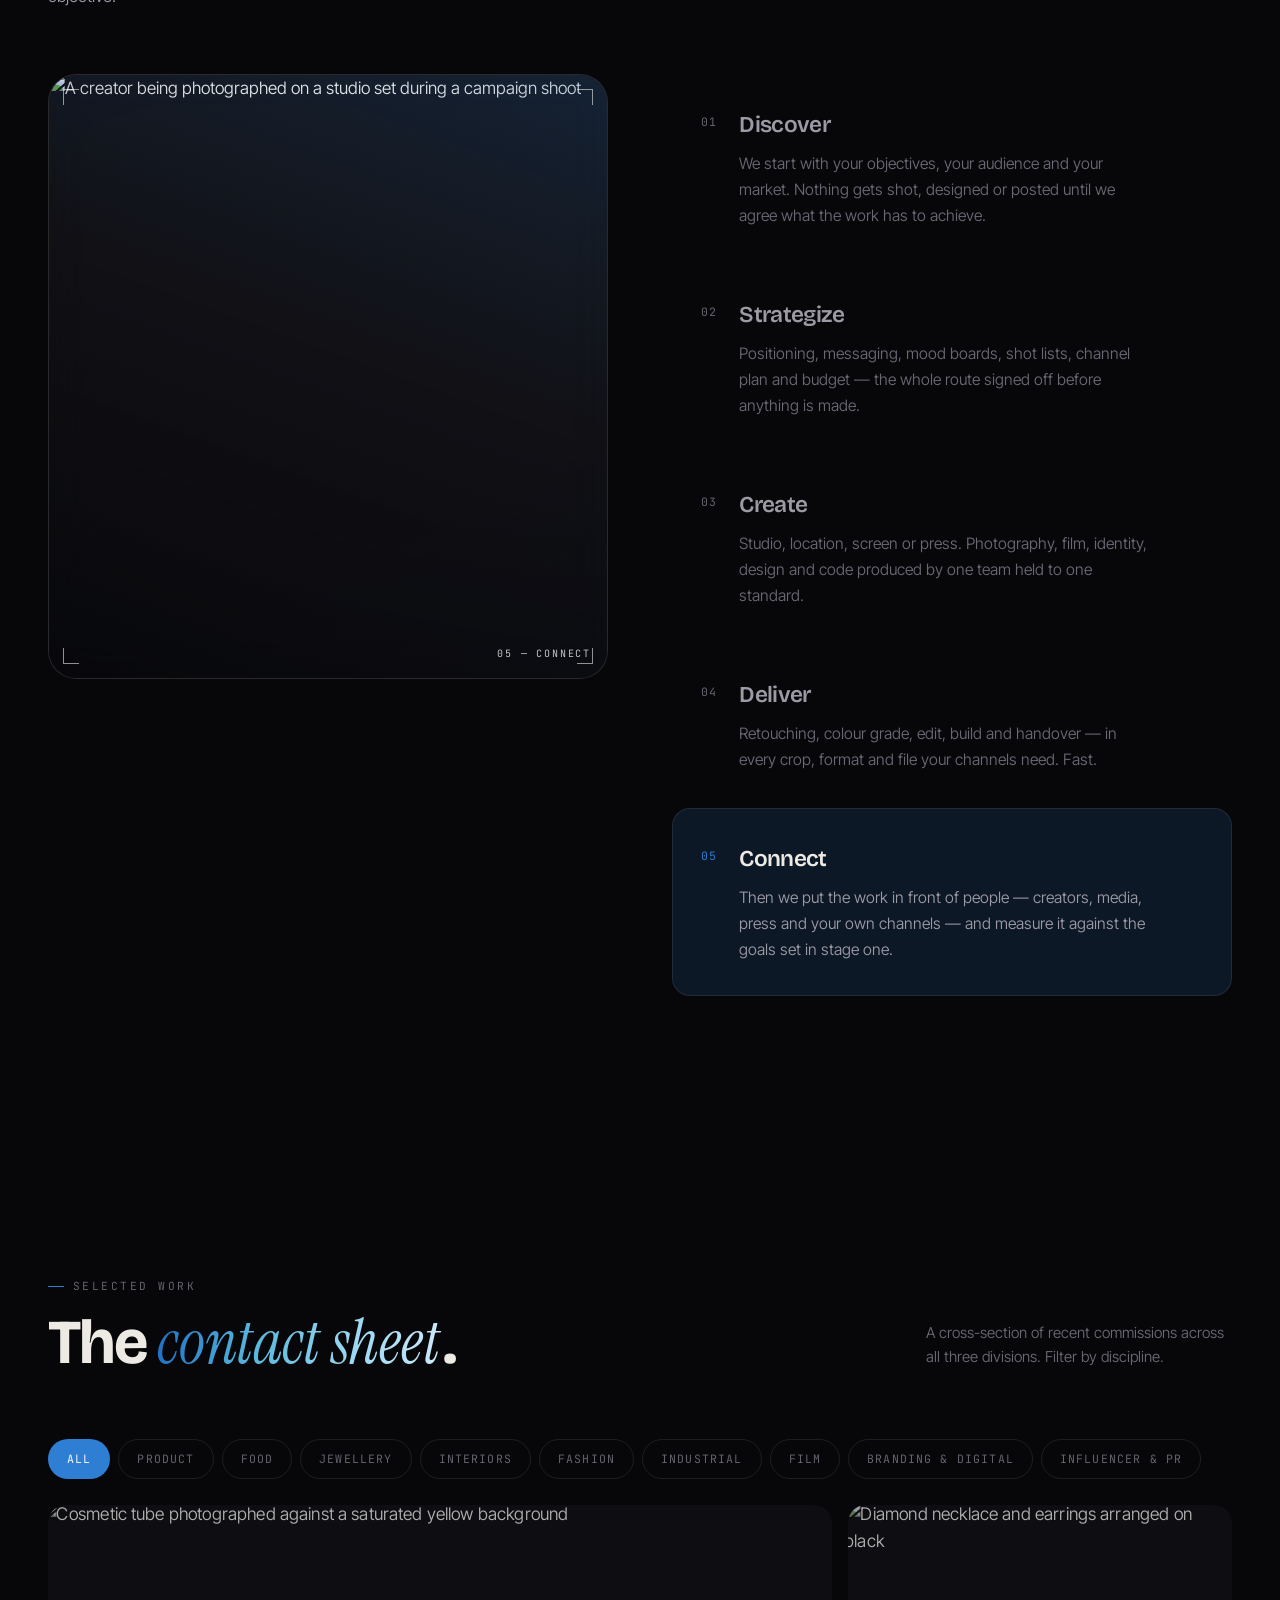
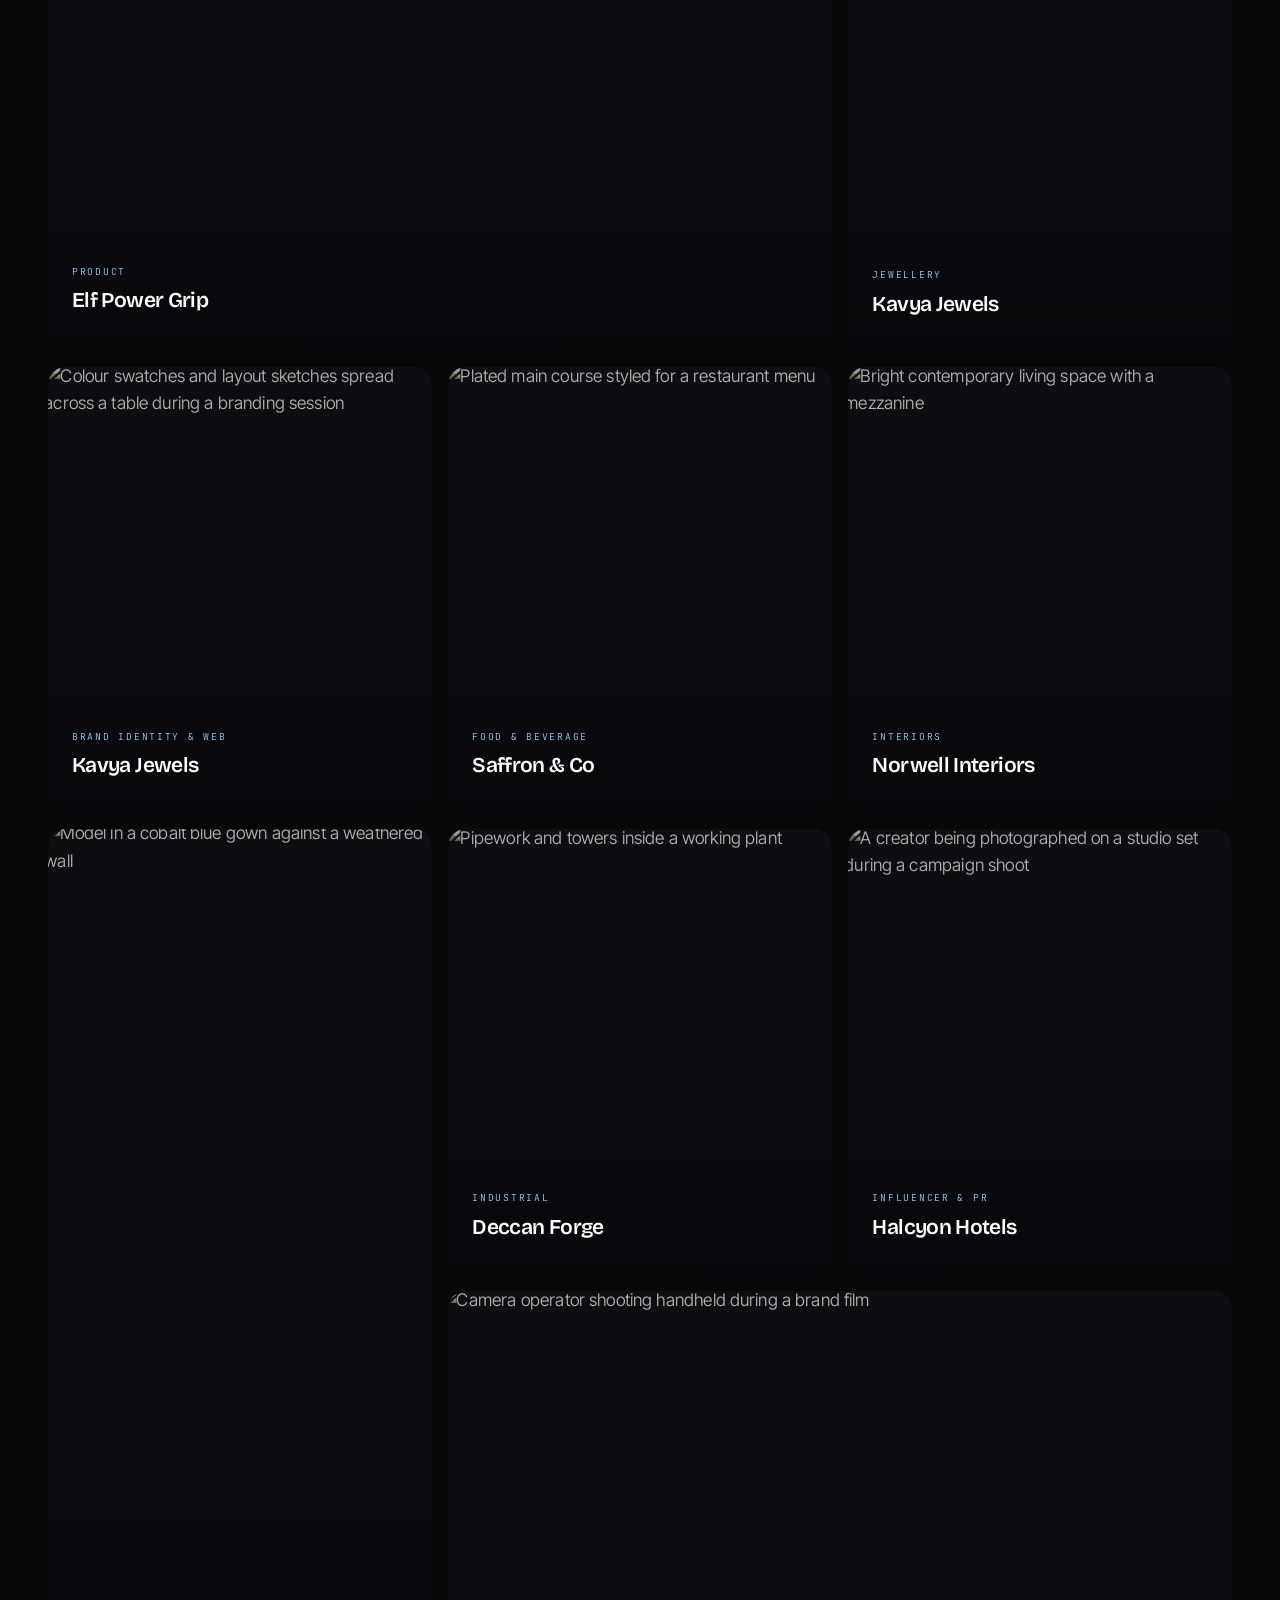
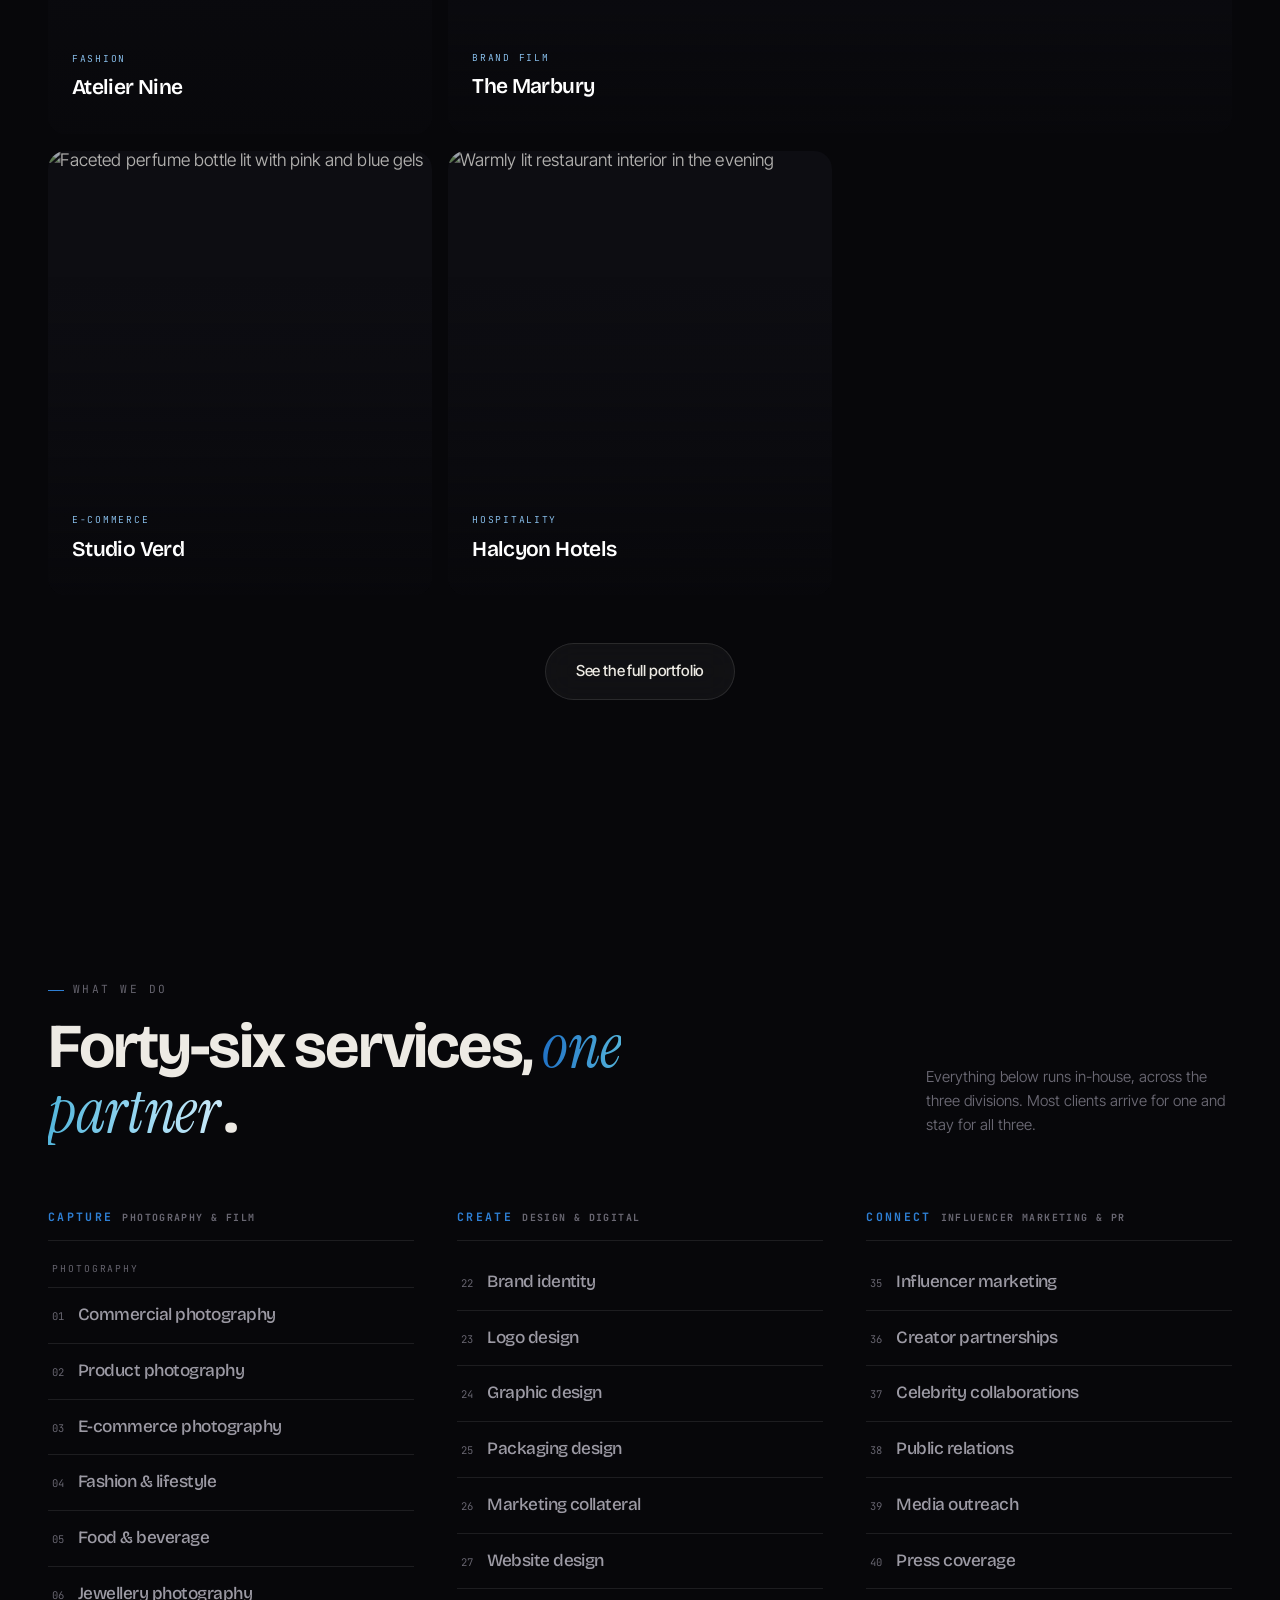
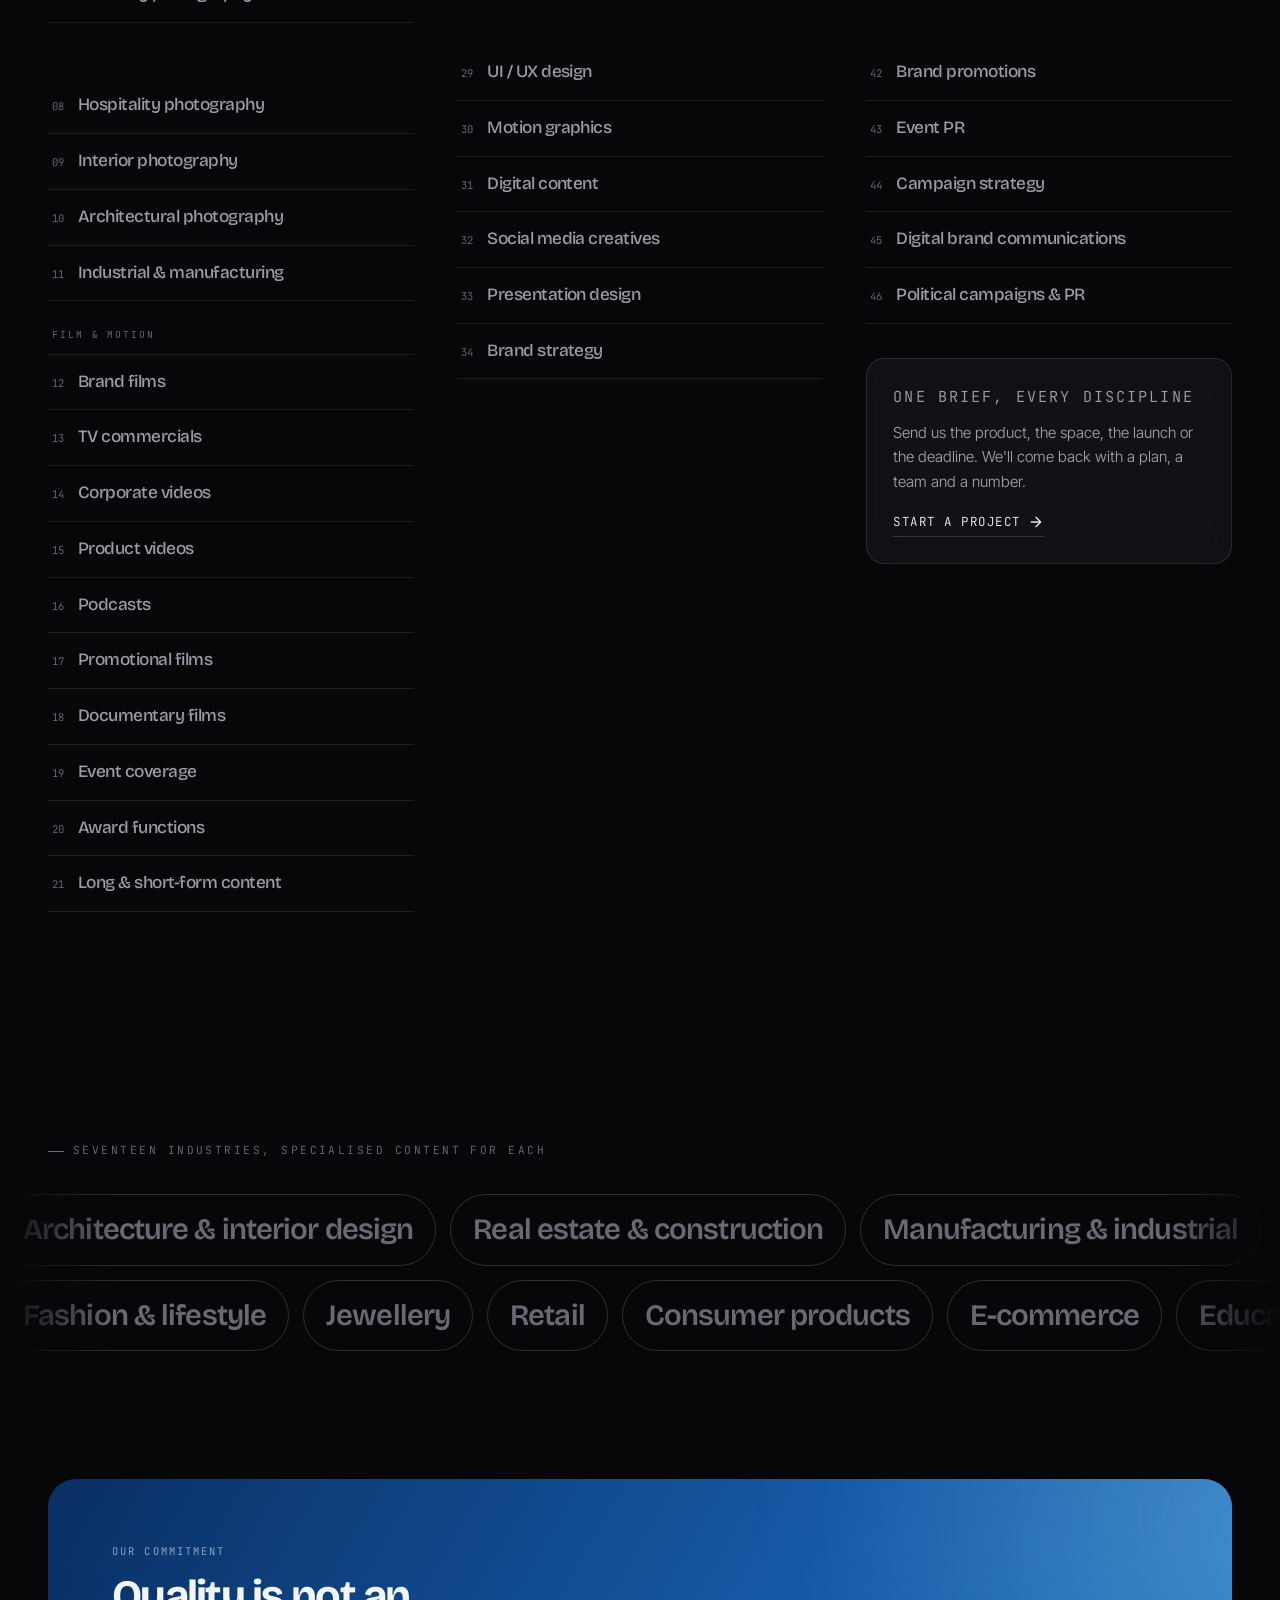
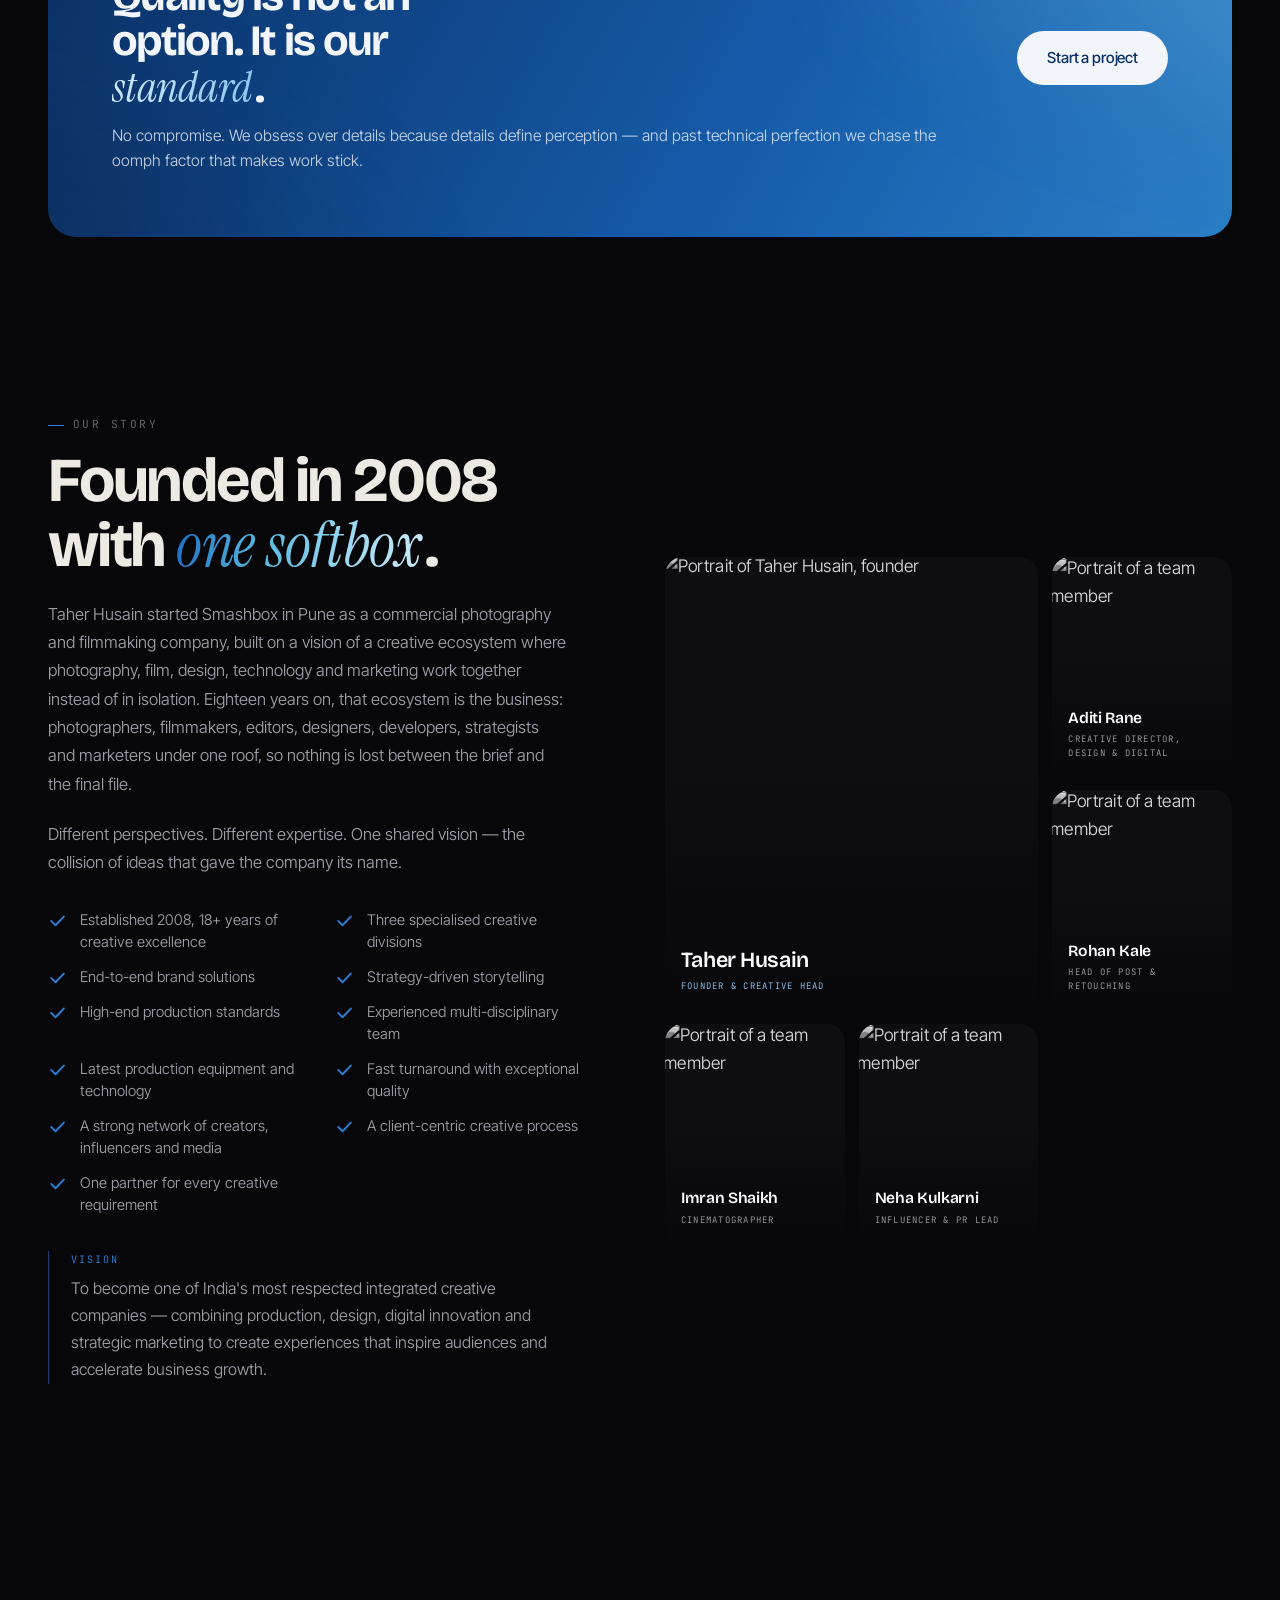
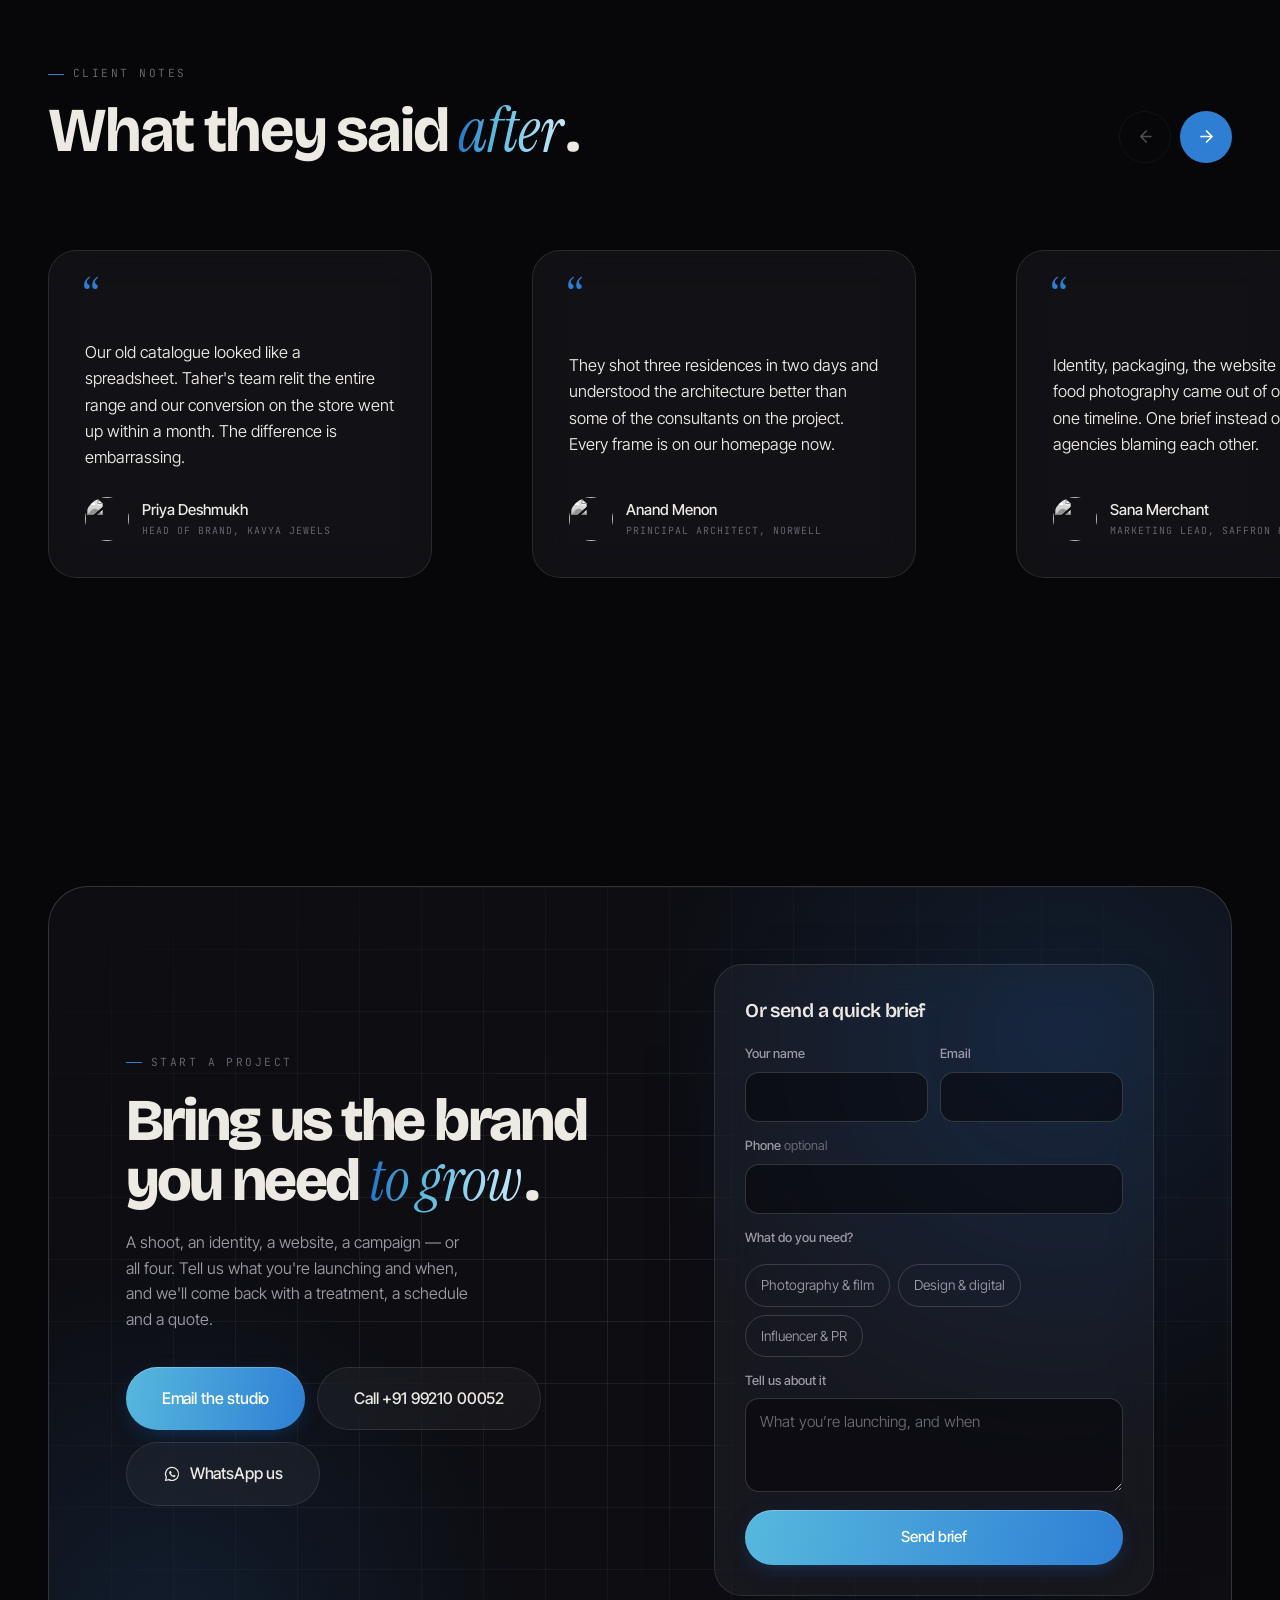
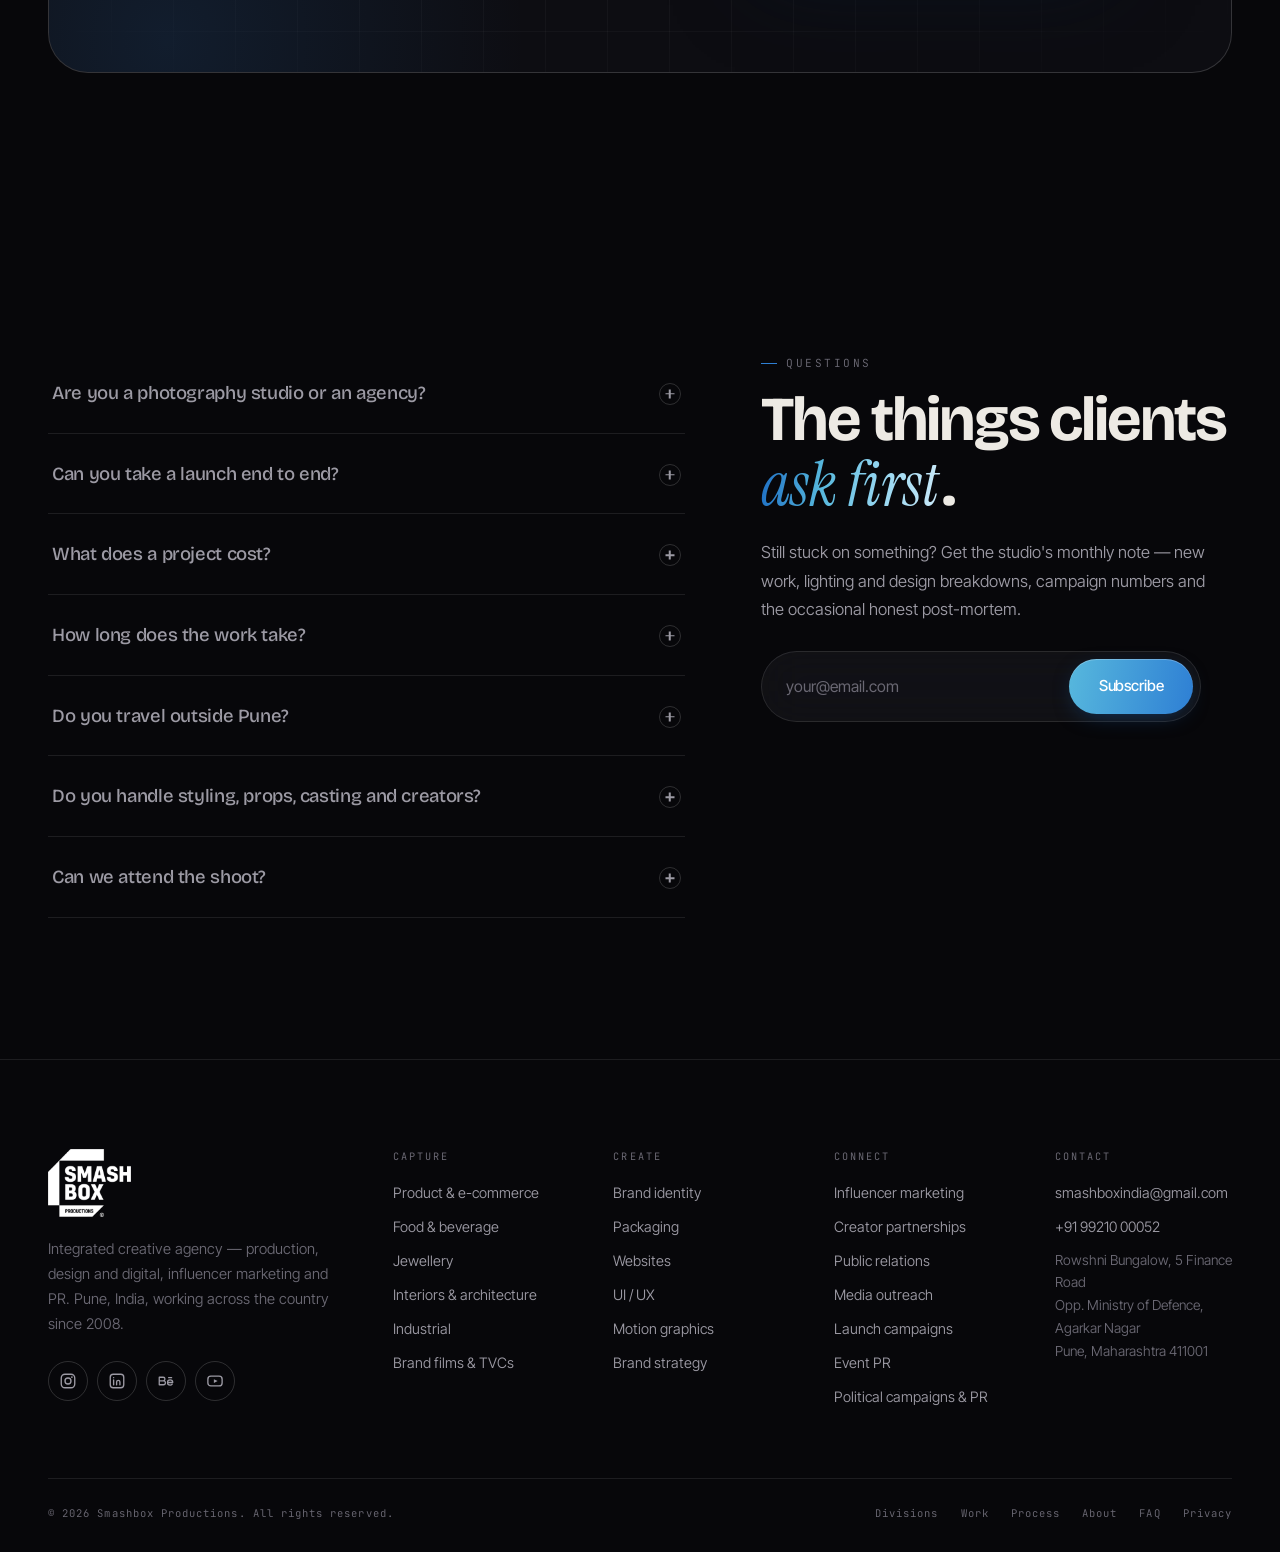
==== commit 2b81d38f: "Redesign the Studio Desk, add analytics, and polish the site Dashboard - New shell: translucent side" ====
--- a/index.html
+++ b/index.html
@@ -6,6 +6,21 @@
 <title>Smashbox Productions — Integrated Creative Agency, Pune | Capture · Create · Connect</title>
 <meta name="description" content="Smashbox Productions is a Pune-based integrated creative agency founded in 2008. Three divisions under one roof — Production (photography &amp; film), Design &amp; Digital (branding, websites, motion) and Influencer Marketing &amp; PR.">
 <meta name="theme-color" content="#07070A">
+<link rel="canonical" href="https://smashboxproductions.com/">
+<meta property="og:type" content="website">
+<meta property="og:site_name" content="Smashbox Productions">
+<meta property="og:title" content="Smashbox Productions — Integrated Creative Agency, Pune">
+<meta property="og:description" content="Photography and film, design and digital, influencer marketing and PR — three creative divisions under one roof in Pune since 2008.">
+<meta property="og:url" content="https://smashboxproductions.com/">
+<meta property="og:image" content="https://smashboxproductions.com/img/og.jpg">
+<meta property="og:image:width" content="1200">
+<meta property="og:image:height" content="630">
+<meta property="og:locale" content="en_IN">
+<meta name="twitter:card" content="summary_large_image">
+<meta name="twitter:title" content="Smashbox Productions — Integrated Creative Agency, Pune">
+<meta name="twitter:description" content="Photography and film, design and digital, influencer marketing and PR — three creative divisions under one roof in Pune since 2008.">
+<meta name="twitter:image" content="https://smashboxproductions.com/img/og.jpg">
+<script type="application/ld+json" data-cms-ld>{"@context":"https://schema.org","@type":"ProfessionalService","name":"Smashbox Productions","description":"Integrated creative agency — photography and film, design and digital, influencer marketing and PR.","url":"https://smashboxproductions.com/","logo":"https://smashboxproductions.com/img/favicon-512.png","image":"https://smashboxproductions.com/img/og.jpg","foundingDate":"2008","founder":{"@type":"Person","name":"Taher Husain"},"email":"smashboxindia@gmail.com","telephone":"+919921000052","address":{"@type":"PostalAddress","streetAddress":"Rowshni Bungalow, 5 Finance Road, Opp. Ministry of Defence, Agarkar Nagar","addressLocality":"Pune","addressRegion":"Maharashtra","postalCode":"411001","addressCountry":"IN"},"areaServed":"IN"}</script>
 
 <!-- theme is resolved before first paint so the page never flashes -->
 <script>
@@ -18,11 +33,19 @@
 })();
 </script>
 
+<!-- the exposure meter is an opening, not a toll: once per visit -->
+<script>
+(function(){
+  document.documentElement.classList.add('js');
+  try{ if(sessionStorage.getItem('sbx-seen')) document.documentElement.classList.add('no-loader'); sessionStorage.setItem('sbx-seen','1'); }catch(e){}
+})();
+</script>
+
 <link rel="preconnect" href="https://fonts.googleapis.com">
 <link rel="preconnect" href="https://fonts.gstatic.com" crossorigin>
 <link rel="preconnect" href="https://images.pexels.com" crossorigin>
 <link href="https://fonts.googleapis.com/css2?family=Bricolage+Grotesque:opsz,wght@12..96,400;12..96,600;12..96,700;12..96,800&family=Instrument+Serif:ital@0;1&family=Inter+Tight:wght@300;400;500;600&family=JetBrains+Mono:wght@400;500&display=swap" rel="stylesheet">
-<link rel="stylesheet" href="css/styles.css">
+<link rel="stylesheet" href="css/styles.css?v=20261026">
 <!-- favicon: the client's light lockup on the brand near-black -->
 <link rel="icon" type="image/png" sizes="32x32" href="img/favicon-32.png">
 <link rel="icon" type="image/png" sizes="512x512" href="img/favicon-512.png">
@@ -312,10 +335,10 @@
 <section class="commit section">
   <div class="wrap commit-grid">
     <div class="stats">
-      <div class="stat reveal"><b data-count="18" data-suffix="+">0</b><span>Years of creative excellence</span></div>
-      <div class="stat reveal" data-delay="1"><b data-count="400" data-suffix="+">0</b><span>Projects delivered</span></div>
-      <div class="stat reveal" data-delay="2"><b data-count="17" data-suffix="">0</b><span>Industries served</span></div>
-      <div class="stat reveal" data-delay="3"><b data-count="2008" data-plain="1">0</b><span>Agency founded</span></div>
+      <div class="stat reveal"><b data-count="18" data-suffix="+">18+</b><span>Years of creative excellence</span></div>
+      <div class="stat reveal" data-delay="1"><b data-count="400" data-suffix="+">400+</b><span>Projects delivered</span></div>
+      <div class="stat reveal" data-delay="2"><b data-count="17" data-suffix="">17</b><span>Industries served</span></div>
+      <div class="stat reveal" data-delay="3"><b>2008</b><span>Agency founded</span></div>
     </div>
 
     <div class="commit-copy">
@@ -826,26 +849,36 @@
         <h2>Bring us the brand<br>you need <em>to grow</em>.</h2>
         <p class="cta-big-sub">A shoot, an identity, a website, a campaign — or all four. Tell us what you're launching and when, and we'll come back with a treatment, a schedule and a quote.</p>
         <div class="cta-big-actions">
-          <a class="btn btn-primary btn-lg magnet" href="mailto:smashboxindia@gmail.com"><span>Email the studio</span></a>
-          <a class="btn btn-ghost btn-lg magnet" href="tel:+919921000052"><span>Call +91 99210 00052</span></a>
-        </div>
-      </div>
-      <div class="cta-big-lens" aria-hidden="true">
-        <svg viewBox="0 0 200 200" class="lens">
-          <circle class="lens-ring" cx="100" cy="100" r="92" fill="none" stroke-width="1"/>
-          <circle class="lens-ring" cx="100" cy="100" r="74" fill="none" stroke-width="1" opacity=".6"/>
-          <g class="lens-blades">
-            <path d="M100 100 L100 24 A76 76 0 0 1 165.8 62 Z"/>
-            <path d="M100 100 L165.8 62 A76 76 0 0 1 165.8 138 Z"/>
-            <path d="M100 100 L165.8 138 A76 76 0 0 1 100 176 Z"/>
-            <path d="M100 100 L100 176 A76 76 0 0 1 34.2 138 Z"/>
-            <path d="M100 100 L34.2 138 A76 76 0 0 1 34.2 62 Z"/>
-            <path d="M100 100 L34.2 62 A76 76 0 0 1 100 24 Z"/>
-          </g>
-          <circle cx="100" cy="100" r="26" fill="none" stroke="var(--accent)" stroke-width="1.5"/>
-          <circle cx="100" cy="100" r="3" fill="var(--accent)"/>
-        </svg>
-      </div>
+          <a class="btn btn-primary btn-lg magnet" href="mailto:smashboxindia@gmail.com" data-cms-link="email"><span>Email the studio</span></a>
+          <a class="btn btn-ghost btn-lg magnet" href="tel:+919921000052" data-cms-link="phone"><span data-cms-link-text="phone" data-cms-link-prefix="Call ">Call +91 99210 00052</span></a>
+          <a class="btn btn-ghost btn-lg magnet btn-wa" href="https://wa.me/919921000052" target="_blank" rel="noopener" data-cms-link="whatsapp" data-track="WhatsApp us"><span><svg class="btn-ico" viewBox="0 0 24 24" aria-hidden="true"><path d="M12 3.2a8.7 8.7 0 0 0-7.5 13.1L3.3 20.7l4.5-1.2A8.7 8.7 0 1 0 12 3.2Z" fill="none" stroke="currentColor" stroke-width="1.6" stroke-linejoin="round"/><path d="M9.1 8.4c.2-.4.4-.4.6-.4h.5c.2 0 .4 0 .5.4l.7 1.7c.1.2 0 .4-.1.6l-.5.6c-.1.1-.2.3 0 .5.5.9 1.3 1.7 2.3 2.2.2.1.4.1.5-.1l.6-.7c.2-.2.4-.2.6-.1l1.6.8c.2.1.3.2.3.4 0 .5-.2 1.2-.7 1.5-.6.4-1.4.6-2.4.3a8.6 8.6 0 0 1-5.2-4.6c-.4-.9-.3-1.9.1-2.6Z" fill="currentColor"/></svg>WhatsApp us</span></a>
+        </div>
+      </div>
+
+      <form class="brief glass" id="briefForm" novalidate>
+        <input type="text" name="company" class="hp-field" tabindex="-1" autocomplete="off" aria-hidden="true">
+        <div class="brief-body">
+          <p class="brief-title">Or send a quick brief</p>
+          <div class="brief-row">
+            <label class="bf"><span class="bf-l">Your name</span><input type="text" name="name" autocomplete="name" maxlength="120" required></label>
+            <label class="bf"><span class="bf-l">Email</span><input type="email" name="email" autocomplete="email" maxlength="190" required></label>
+          </div>
+          <label class="bf"><span class="bf-l">Phone <i>optional</i></span><input type="tel" name="phone" autocomplete="tel" maxlength="40"></label>
+          <fieldset class="bf-chips">
+            <legend class="bf-l">What do you need?</legend>
+            <label><input type="checkbox" name="need" value="Photography &amp; film"><span>Photography &amp; film</span></label>
+            <label><input type="checkbox" name="need" value="Design &amp; digital"><span>Design &amp; digital</span></label>
+            <label><input type="checkbox" name="need" value="Influencer &amp; PR"><span>Influencer &amp; PR</span></label>
+          </fieldset>
+          <label class="bf"><span class="bf-l">Tell us about it</span><textarea name="message" rows="3" maxlength="3000" placeholder="What you’re launching, and when"></textarea></label>
+          <button class="btn btn-primary brief-send" type="submit"><span>Send brief</span></button>
+        </div>
+        <div class="brief-done" hidden>
+          <span class="brief-check" aria-hidden="true"><svg viewBox="0 0 52 52"><circle cx="26" cy="26" r="24" fill="none" stroke="currentColor" stroke-width="2"/><path d="M15 27l7 7 15-16" fill="none" stroke="currentColor" stroke-width="2.6" stroke-linecap="round" stroke-linejoin="round"/></svg></span>
+          <b>Brief received.</b>
+          <span>The studio will reply within one working day.</span>
+        </div>
+      </form>
     </div>
   </div>
 </section>
@@ -912,10 +945,10 @@
         </a>
         <p>Integrated creative agency — production, design and digital, influencer marketing and PR. Pune, India, working across the country since 2008.</p>
         <div class="socials">
-          <a href="#" aria-label="Instagram"><svg viewBox="0 0 24 24"><rect x="3" y="3" width="18" height="18" rx="5" fill="none" stroke="currentColor" stroke-width="1.8"/><circle cx="12" cy="12" r="4" fill="none" stroke="currentColor" stroke-width="1.8"/><circle cx="17.2" cy="6.8" r="1.2" fill="currentColor"/></svg></a>
-          <a href="#" aria-label="LinkedIn"><svg viewBox="0 0 24 24"><rect x="3" y="3" width="18" height="18" rx="4" fill="none" stroke="currentColor" stroke-width="1.8"/><path d="M7.5 10.5V17M7.5 7.4v.1M11.5 17v-3.6a2.2 2.2 0 014.4 0V17" fill="none" stroke="currentColor" stroke-width="1.8" stroke-linecap="round"/></svg></a>
-          <a href="#" aria-label="Behance"><svg viewBox="0 0 24 24"><path d="M3 7h5.2a2.4 2.4 0 010 4.8H3zM3 11.8h5.6a2.6 2.6 0 010 5.2H3zM14 14h7a3.5 3.5 0 10-7 0 3.5 3.5 0 003.5 3.5c1.3 0 2.2-.5 2.8-1.3M15.5 7.5h4" fill="none" stroke="currentColor" stroke-width="1.7" stroke-linecap="round" stroke-linejoin="round"/></svg></a>
-          <a href="#" aria-label="YouTube"><svg viewBox="0 0 24 24"><rect x="2.5" y="5.5" width="19" height="13" rx="4" fill="none" stroke="currentColor" stroke-width="1.8"/><path d="M10.5 9.5l5 2.5-5 2.5z" fill="currentColor"/></svg></a>
+          <a href="#" aria-label="Instagram" data-cms-link="instagram" target="_blank" rel="noopener"><svg viewBox="0 0 24 24"><rect x="3" y="3" width="18" height="18" rx="5" fill="none" stroke="currentColor" stroke-width="1.8"/><circle cx="12" cy="12" r="4" fill="none" stroke="currentColor" stroke-width="1.8"/><circle cx="17.2" cy="6.8" r="1.2" fill="currentColor"/></svg></a>
+          <a href="#" aria-label="LinkedIn" data-cms-link="linkedin" target="_blank" rel="noopener"><svg viewBox="0 0 24 24"><rect x="3" y="3" width="18" height="18" rx="4" fill="none" stroke="currentColor" stroke-width="1.8"/><path d="M7.5 10.5V17M7.5 7.4v.1M11.5 17v-3.6a2.2 2.2 0 014.4 0V17" fill="none" stroke="currentColor" stroke-width="1.8" stroke-linecap="round"/></svg></a>
+          <a href="#" aria-label="Behance" data-cms-link="behance" target="_blank" rel="noopener"><svg viewBox="0 0 24 24"><path d="M3 7h5.2a2.4 2.4 0 010 4.8H3zM3 11.8h5.6a2.6 2.6 0 010 5.2H3zM14 14h7a3.5 3.5 0 10-7 0 3.5 3.5 0 003.5 3.5c1.3 0 2.2-.5 2.8-1.3M15.5 7.5h4" fill="none" stroke="currentColor" stroke-width="1.7" stroke-linecap="round" stroke-linejoin="round"/></svg></a>
+          <a href="#" aria-label="YouTube" data-cms-link="youtube" target="_blank" rel="noopener"><svg viewBox="0 0 24 24"><rect x="2.5" y="5.5" width="19" height="13" rx="4" fill="none" stroke="currentColor" stroke-width="1.8"/><path d="M10.5 9.5l5 2.5-5 2.5z" fill="currentColor"/></svg></a>
         </div>
       </div>
 
@@ -933,21 +966,22 @@
       </div>
       <div class="foot-col">
         <h4>Contact</h4>
-        <a href="mailto:smashboxindia@gmail.com">smashboxindia@gmail.com</a>
-        <a href="tel:+919921000052">+91 99210 00052</a>
+        <a href="mailto:smashboxindia@gmail.com" data-cms-link="email" data-cms-link-text="email">smashboxindia@gmail.com</a>
+        <a href="tel:+919921000052" data-cms-link="phone" data-cms-link-text="phone">+91 99210 00052</a>
         <span class="foot-addr">Rowshni Bungalow, 5 Finance Road<br>Opp. Ministry of Defence, Agarkar Nagar<br>Pune, Maharashtra 411001</span>
       </div>
     </div>
 
     <div class="foot-base">
       <span>© <span id="yr">2026</span> Smashbox Productions. All rights reserved.</span>
-      <span class="foot-base-r"><a href="#divisions">Divisions</a><a href="#work">Work</a><a href="#process">Process</a><a href="#studio">About</a><a href="#faq">FAQ</a><a href="#">Privacy</a><a href="#">Terms</a></span>
+      <span class="foot-base-r"><a href="#divisions">Divisions</a><a href="#work">Work</a><a href="#process">Process</a><a href="#studio">About</a><a href="#faq">FAQ</a><a href="privacy.html">Privacy</a></span>
     </div>
   </div>
 </footer>
 
 <div class="toast glass" id="toast" role="status" aria-live="polite"></div>
 
-<script src="js/main.js"></script>
+<script src="js/main.js?v=20261026"></script>
+<script src="js/track.js?v=20261026" defer></script>
 </body>
 </html>
--- a/css/styles.css
+++ b/css/styles.css
@@ -324,6 +324,7 @@
   transition:opacity .7s var(--ease),visibility .7s;
 }
 .loader.is-done{opacity:0;visibility:hidden}
+.no-loader .loader{display:none}
 .loader-inner{display:grid;justify-items:center;gap:22px;width:min(320px,72vw)}
 .loader-mark{width:78px;color:var(--accent)}
 .loader-aperture{width:100%;height:auto}
@@ -1080,10 +1081,11 @@
 
 .q-rail{
   overflow-x:auto;overflow-y:hidden;
-  scroll-snap-type:x mandatory;
+  scroll-snap-type:x proximity;
   scrollbar-width:none;
   padding-inline:max(var(--gut),calc(50vw - var(--wrap)/2 + var(--gut)));
   padding-block:6px 10px;
+  scroll-padding-inline:max(var(--gut),calc(50vw - var(--wrap)/2 + var(--gut)));
   cursor:grab;
 }
 .q-rail::-webkit-scrollbar{display:none}
@@ -1113,7 +1115,7 @@
   position:relative;overflow:hidden;
   border-radius:clamp(24px,3.4vw,40px);
   padding:clamp(40px,6vw,84px);
-  display:grid;grid-template-columns:1.3fr auto;gap:40px;align-items:center;
+  display:grid;grid-template-columns:minmax(0,1fr) minmax(0,440px);gap:clamp(32px,5vw,72px);align-items:center;
   border:1px solid var(--line-2);
   background:var(--bg-2);
 }
@@ -1247,6 +1249,8 @@
   transition:opacity .8s var(--ease),transform .8s var(--ease);
 }
 .reveal.is-in{opacity:1;transform:none}
+.h2.reveal{filter:blur(8px);transition:opacity .9s var(--ease),transform .9s var(--ease),filter .9s var(--ease)}
+.h2.reveal.is-in{filter:none}
 .reveal[data-delay="1"]{transition-delay:.09s}
 .reveal[data-delay="2"]{transition-delay:.18s}
 .reveal[data-delay="3"]{transition-delay:.27s}
@@ -1278,7 +1282,6 @@
   .card.wide{grid-column:span 2;aspect-ratio:2.06/1.16}
   .card.tall{grid-row:span 1;aspect-ratio:1/1.16}
   .cta-big{grid-template-columns:1fr}
-  .cta-big-lens{justify-self:start;margin-top:8px}
   .team{max-width:560px}
 }
 @media (max-width:760px){
@@ -1298,6 +1301,10 @@
 }
 @media (max-width:560px){
   .work-grid{grid-template-columns:1fr}
+  /* ten filters in one swipeable row rather than five stacked ones */
+  .filters{flex-wrap:nowrap;overflow-x:auto;scrollbar-width:none;margin-inline:calc(var(--gut) * -1);padding-inline:var(--gut);scroll-padding-inline:var(--gut)}
+  .filters::-webkit-scrollbar{display:none}
+  .filter{flex:none}
   .card.wide,.card.tall{grid-column:span 1;aspect-ratio:1/1.06}
   .team{grid-template-columns:1fr 1fr}
   .member-lead{grid-column:span 2;grid-row:span 1;aspect-ratio:1/.9}
@@ -1323,7 +1330,8 @@
     transition-duration:.001ms !important;
     scroll-behavior:auto !important;
   }
-  .reveal{opacity:1;transform:none}
+  .reveal{opacity:1;transform:none;filter:none !important}
+  .js .card .card-media{opacity:1 !important;transform:none !important}
   .hero-title .line>span{transform:none}
   .tile{opacity:1;transform:none}
   .chip{opacity:1;transform:none}
@@ -1337,3 +1345,91 @@
 
 /* honeypot — off-screen for people, visible to bots */
 .hp-field{position:absolute!important;left:-9999px!important;width:1px!important;height:1px!important;opacity:0!important;pointer-events:none!important;}
+
+/* =========================================================
+   CONTACT — WhatsApp, brief form
+   ========================================================= */
+.btn-ico{width:18px;height:18px;flex:none;margin-right:9px;vertical-align:-4px}
+.btn-wa span{display:inline-flex;align-items:center}
+
+.brief{
+  position:relative;z-index:2;
+  border-radius:var(--r-lg);
+  padding:clamp(22px,2.6vw,30px);
+  box-shadow:0 30px 80px -50px rgba(8,20,36,.8);
+}
+.brief-body{display:grid;gap:14px}
+.brief-title{
+  margin:0 0 4px;
+  font-family:var(--display);font-weight:600;font-size:1.22rem;letter-spacing:-.03em;color:var(--text);
+}
+.brief-row{display:grid;grid-template-columns:1fr 1fr;gap:12px}
+.bf{display:grid;gap:7px;min-width:0}
+.bf-l{font-size:.8rem;color:var(--text-dim);font-weight:500;letter-spacing:0;padding:0}
+.bf-l i{font-style:normal;color:var(--text-faint);font-weight:400}
+.bf input,.bf textarea{
+  width:100%;
+  font:inherit;font-size:.95rem;color:var(--text);
+  background:color-mix(in srgb,var(--bg) 55%,transparent);
+  border:1px solid var(--line-2);
+  border-radius:14px;
+  padding:12px 14px;
+  outline:none;
+  transition:border-color .3s,box-shadow .3s,background .3s;
+}
+.bf textarea{resize:vertical;min-height:84px;line-height:1.5}
+.bf input::placeholder,.bf textarea::placeholder{color:var(--text-faint)}
+.bf input:focus,.bf textarea:focus{border-color:var(--accent-line);box-shadow:0 0 0 4px var(--accent-wash)}
+.bf.is-bad input{border-color:#E5484D;box-shadow:0 0 0 4px rgba(229,72,77,.14)}
+
+.bf-chips{border:0;margin:0;padding:0;display:flex;flex-wrap:wrap;gap:8px;min-width:0}
+.bf-chips legend{margin-bottom:8px;float:left;width:100%}
+.bf-chips label{position:relative;cursor:pointer}
+.bf-chips input{position:absolute;opacity:0;pointer-events:none}
+.bf-chips span{
+  display:inline-flex;align-items:center;
+  padding:9px 15px;border-radius:100px;
+  border:1px solid var(--line-2);
+  font-size:.86rem;color:var(--text-dim);
+  transition:color .25s,border-color .25s,background .25s,transform .2s var(--ease);
+}
+.bf-chips label:active span{transform:scale(.96)}
+.bf-chips input:checked+span{color:#fff;background:var(--accent);border-color:transparent}
+.bf-chips input:focus-visible+span{outline:2px solid var(--accent);outline-offset:3px}
+.brief-send{margin-top:4px;width:100%}
+.brief-send[disabled]{opacity:.7;pointer-events:none}
+
+.brief-done{display:grid;justify-items:center;text-align:center;gap:8px;padding:40px 10px}
+.brief-done[hidden]{display:none}
+.brief-done b{font-family:var(--display);font-size:1.5rem;letter-spacing:-.03em;font-weight:700}
+.brief-done span{color:var(--text-dim)}
+.brief-check{width:64px;height:64px;color:var(--accent);margin-bottom:8px}
+.brief-check svg{width:100%;height:100%}
+.brief-check circle{stroke-dasharray:151;stroke-dashoffset:151;animation:draw .7s var(--ease) forwards}
+.brief-check path{stroke-dasharray:40;stroke-dashoffset:40;animation:draw .45s var(--ease) .45s forwards}
+@keyframes draw{to{stroke-dashoffset:0}}
+
+@media (max-width:560px){
+  .brief-row{grid-template-columns:1fr}
+  .cta-big-actions .btn{width:100%}
+}
+
+/* =========================================================
+   KEY LIGHT ON CARDS — the softbox follows the pointer across
+   any card it passes over, the same light as the hero
+   ========================================================= */
+.div-card,.q-card,.svc-card,.brief{--mx:50%;--my:-40%}
+.div-card,.q-card,.svc-card{isolation:isolate}
+.div-card::before,.q-card::before,.svc-card::before{
+  content:"";position:absolute;inset:0;z-index:-1;border-radius:inherit;pointer-events:none;
+  background:radial-gradient(420px circle at var(--mx) var(--my),var(--accent-wash),transparent 62%);
+  opacity:0;transition:opacity .5s var(--ease);
+}
+.q-card,.svc-card{position:relative}
+.div-card:hover::before,.q-card:hover::before,.svc-card:hover::before{opacity:1}
+
+/* =========================================================
+   WORK — prints develop as they come into view
+   ========================================================= */
+.js .card .card-media{opacity:0;transform:scale(1.08);transition:opacity 1s var(--ease),transform 1.6s var(--expo-out)}
+.js .card.is-in .card-media{opacity:1;transform:none}
